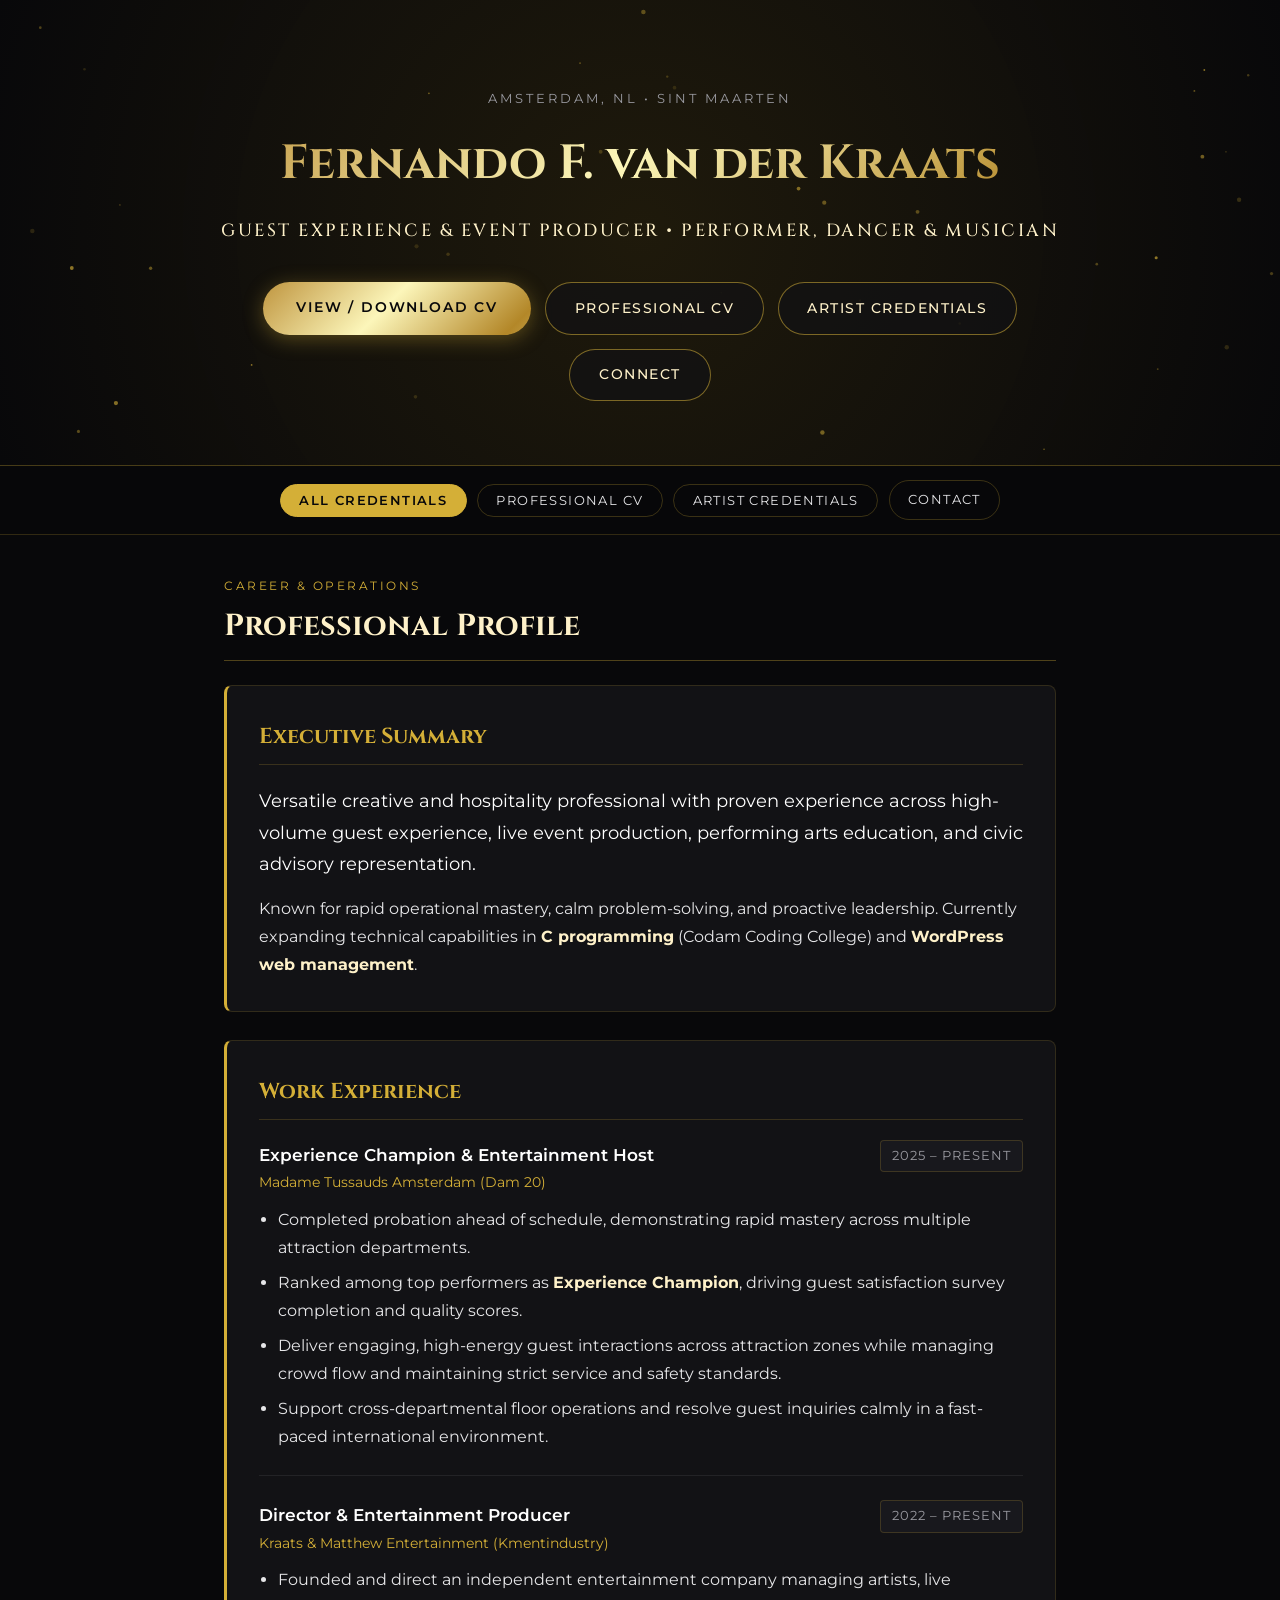
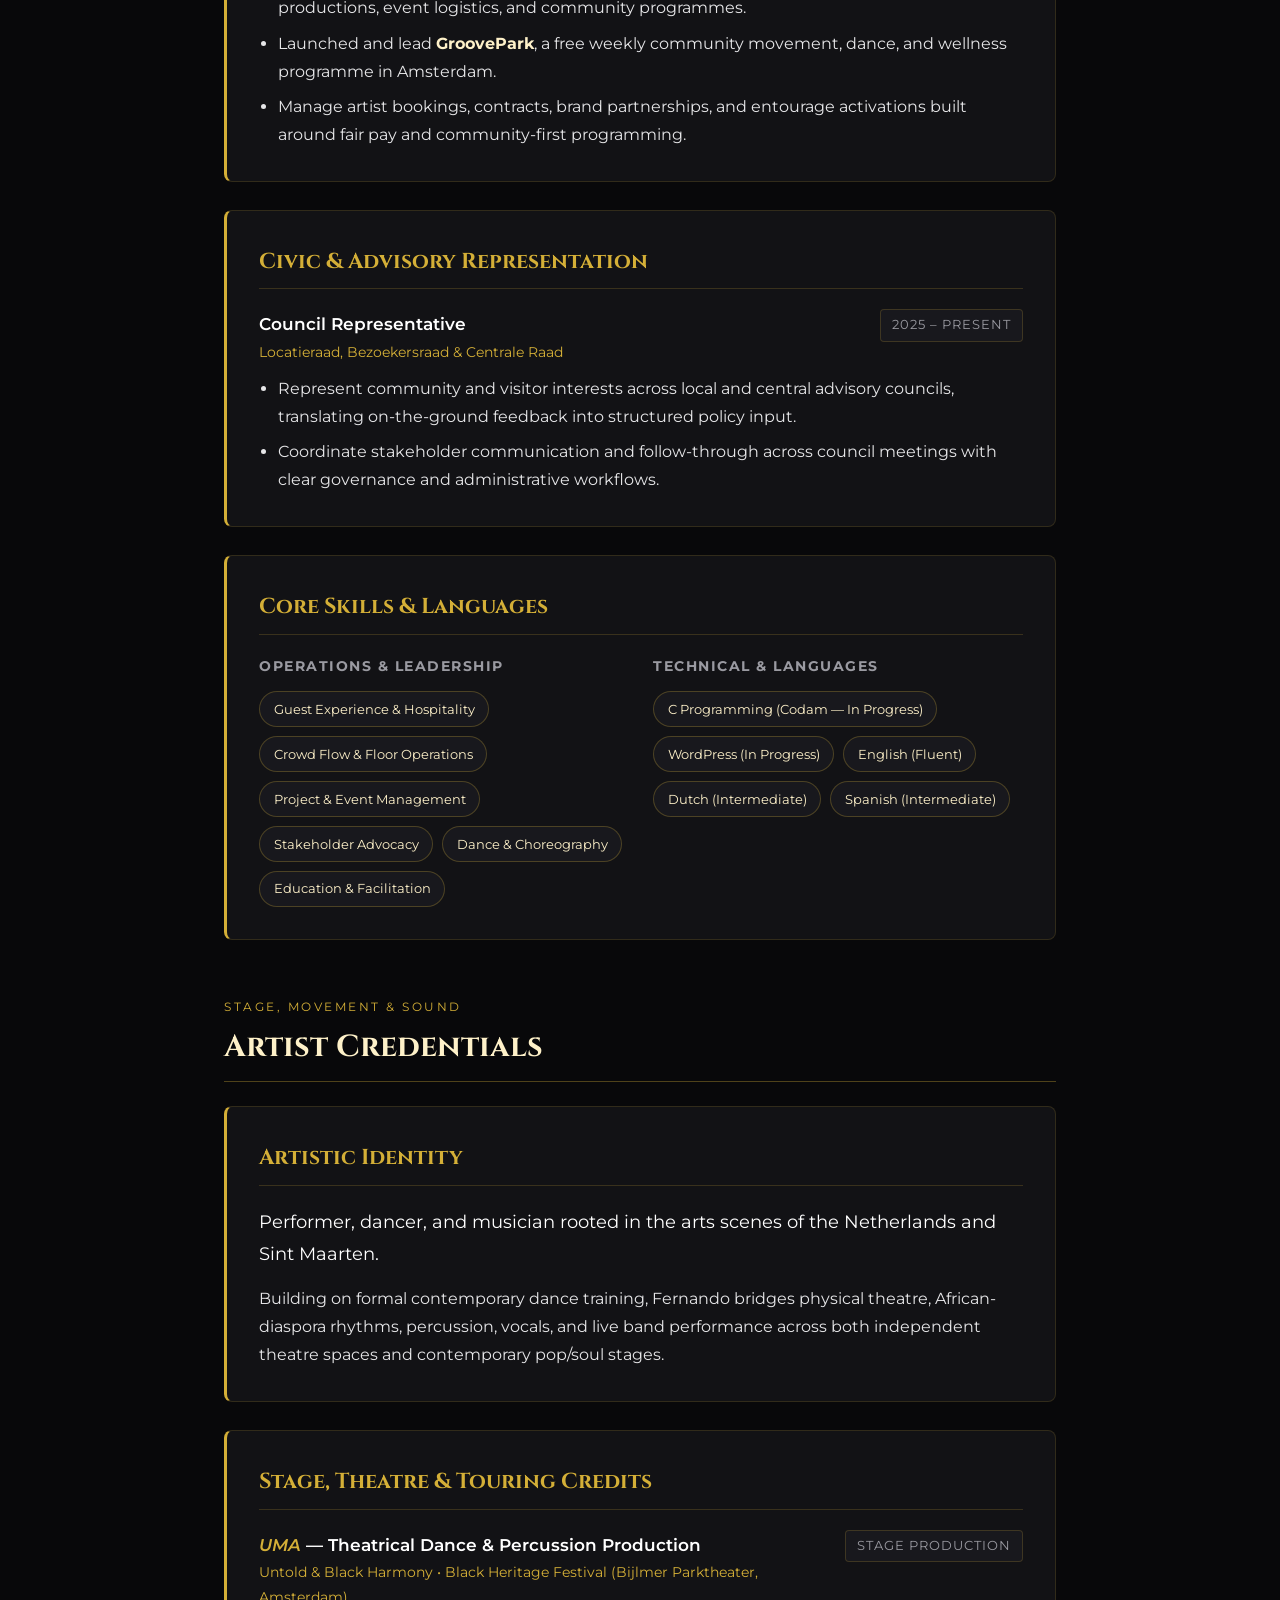
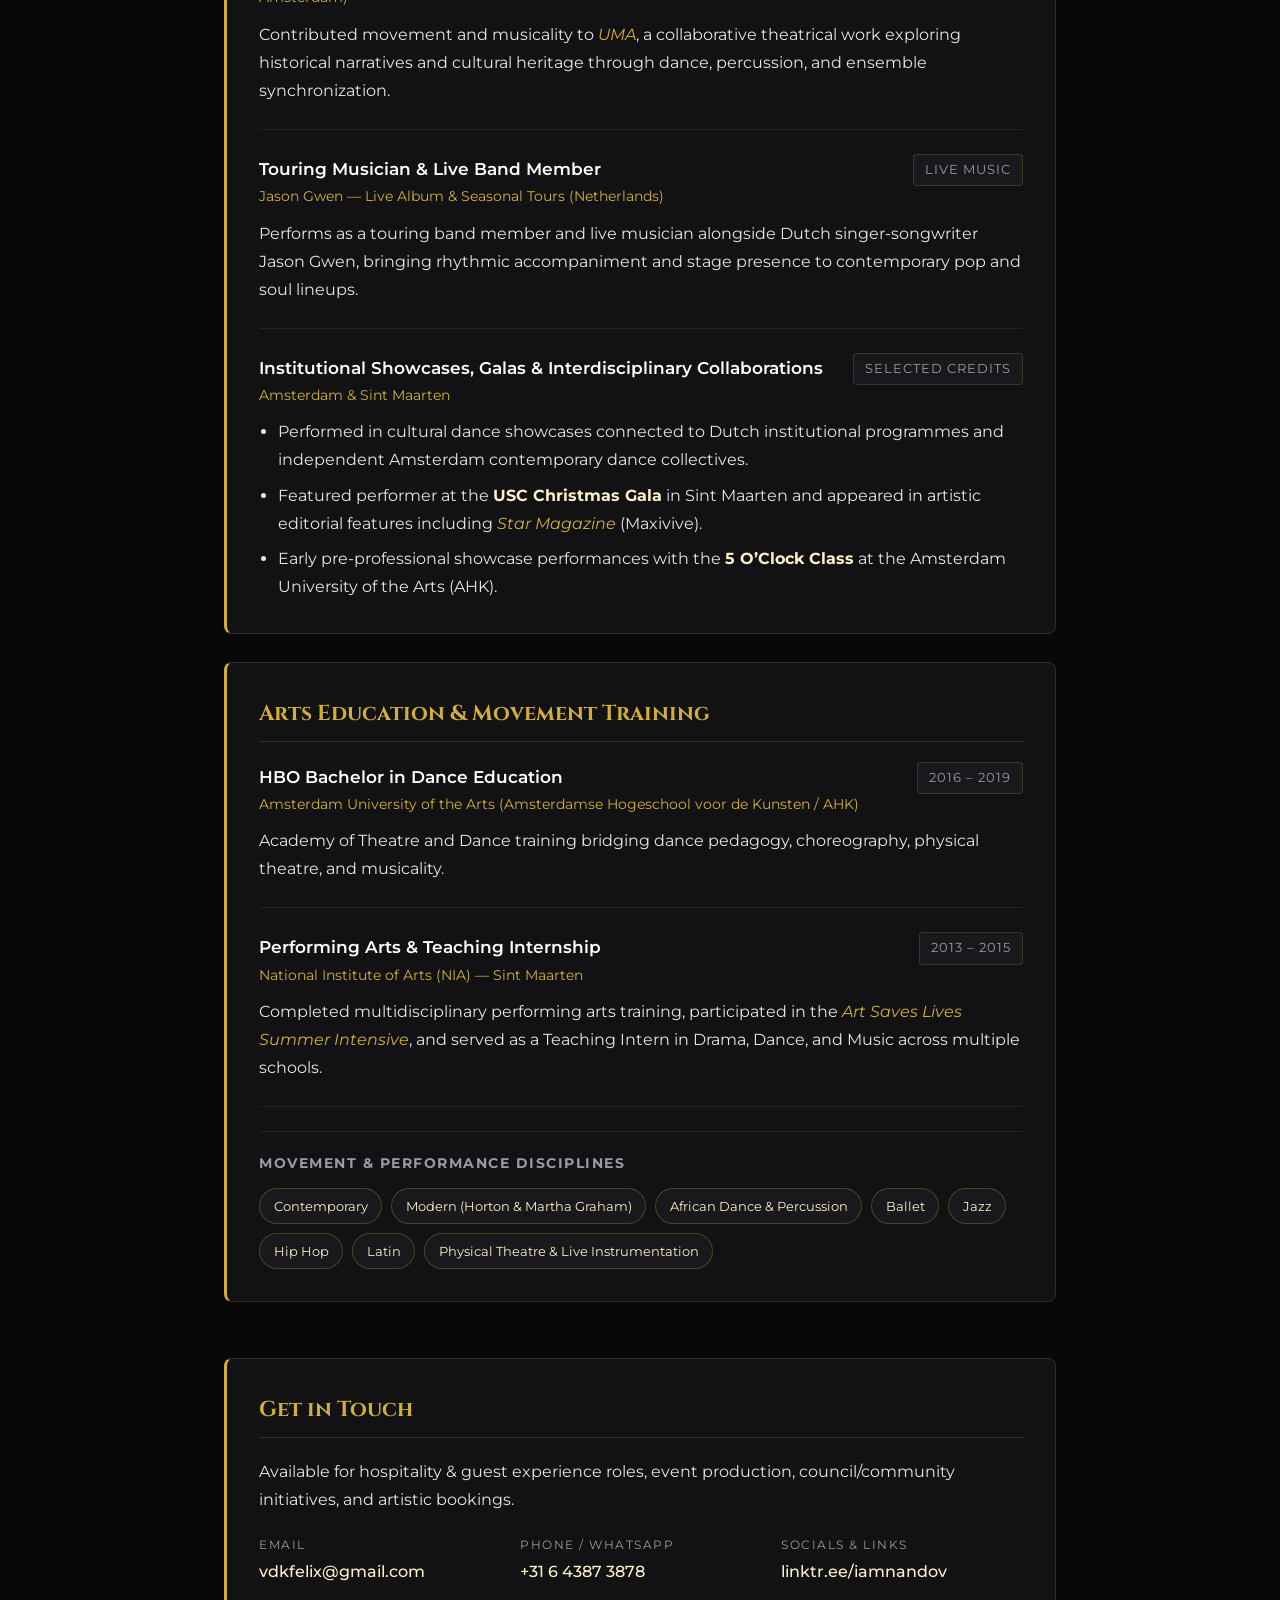
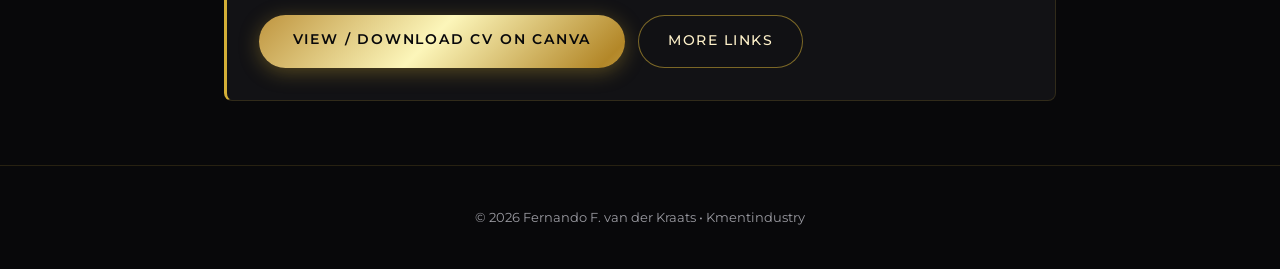
==== index.html @ 9e4bee0d "Update index.html" ====
<!DOCTYPE html>
<html lang="en">
<head>
    <meta charset="UTF-8">
    <meta name="viewport" content="width=device-width, initial-scale=1.0">
    <title>Fernando F. van der Kraats | Professional CV &amp; Artist Portfolio</title>
    <meta name="description" content="Fernando F. van der Kraats — Guest Experience, Event Production, Performing Arts &amp; Music in Amsterdam &amp; Sint Maarten.">
    <link rel="preconnect" href="https://fonts.googleapis.com">
    <link rel="preconnect" href="https://fonts.gstatic.com" crossorigin>
    <link href="https://fonts.googleapis.com/css2?family=Cinzel:wght@500;700&family=Montserrat:wght@300;400;500;600&display=swap" rel="stylesheet">
    <style>
        :root {
            --bg-dark: #08080a;
            --bg-card: #121215;
            --bg-elevated: #18181d;
            --gold-primary: #d4af37;
            --gold-light: #fef1c9;
            --gold-gradient: linear-gradient(135deg, #bf953f 0%, #fcf6ba 25%, #b38728 50%, #fbf5b7 75%, #aa771c 100%);
            --gold-shadow: rgba(212, 175, 55, 0.35);
            --text-primary: #e6e6e8;
            --text-muted: #9a9aa1;
            --font-heading: 'Cinzel', serif;
            --font-body: 'Montserrat', sans-serif;
        }

        * {
            box-sizing: border-box;
            margin: 0;
            padding: 0;
        }

        html {
            scroll-behavior: smooth;
        }

        body {
            background-color: var(--bg-dark);
            color: var(--text-primary);
            font-family: var(--font-body);
            line-height: 1.75;
        }

        a:focus-visible,
        button:focus-visible {
            outline: 2px solid var(--gold-primary);
            outline-offset: 2px;
        }

        .hero {
            position: relative;
            overflow: hidden;
            padding: 5.5rem 1.5rem 4rem 1.5rem;
            text-align: center;
            background: radial-gradient(circle at center, rgba(35, 29, 12, 0.85) 0%, var(--bg-dark) 100%);
            border-bottom: 1px solid rgba(212, 175, 55, 0.3);
        }

        #header-canvas {
            position: absolute;
            inset: 0;
            width: 100%;
            height: 100%;
            z-index: 1;
            pointer-events: none;
        }

        .header-content {
            position: relative;
            z-index: 2;
            max-width: 860px;
            margin: 0 auto;
        }

        .eyebrow {
            font-size: 0.8rem;
            text-transform: uppercase;
            letter-spacing: 3px;
            color: var(--text-muted);
            margin-bottom: 0.75rem;
        }

        h1.shimmer-text {
            font-family: var(--font-heading);
            font-size: 3rem;
            background: var(--gold-gradient);
            background-size: 200% auto;
            -webkit-background-clip: text;
            -webkit-text-fill-color: transparent;
            animation: shimmer 6s linear infinite;
            margin-bottom: 0.6rem;
        }

        @keyframes shimmer {
            0% { background-position: 0% center; }
            100% { background-position: 200% center; }
        }

        h2.subtitle {
            font-family: var(--font-heading);
            font-size: 1.1rem;
            color: var(--gold-light);
            text-transform: uppercase;
            letter-spacing: 2.5px;
            margin-bottom: 2.2rem;
            font-weight: 500;
        }

        .cta-group {
            display: flex;
            flex-wrap: wrap;
            justify-content: center;
            gap: 0.85rem;
        }

        .btn-gold {
            display: inline-block;
            padding: 0.85rem 2.1rem;
            background: var(--gold-gradient);
            background-size: 200% auto;
            color: #08080a;
            font-weight: 600;
            font-size: 0.85rem;
            text-decoration: none;
            text-transform: uppercase;
            letter-spacing: 1.8px;
            border-radius: 30px;
            box-shadow: 0 4px 20px var(--gold-shadow);
            transition: all 0.35s ease;
        }

        .btn-gold:hover {
            background-position: right center;
            transform: translateY(-2px);
            box-shadow: 0 8px 28px rgba(212, 175, 55, 0.55);
        }

        .btn-outline {
            display: inline-block;
            padding: 0.85rem 1.8rem;
            border: 1px solid rgba(212, 175, 55, 0.55);
            color: var(--gold-light);
            font-weight: 500;
            font-size: 0.85rem;
            text-decoration: none;
            text-transform: uppercase;
            letter-spacing: 1.5px;
            border-radius: 30px;
            background: rgba(18, 18, 21, 0.7);
            transition: all 0.35s ease;
        }

        .btn-outline:hover {
            border-color: var(--gold-primary);
            background: rgba(212, 175, 55, 0.12);
            transform: translateY(-2px);
        }

        .profile-nav {
            position: sticky;
            top: 0;
            z-index: 20;
            background: rgba(8, 8, 10, 0.92);
            backdrop-filter: blur(10px);
            border-bottom: 1px solid rgba(212, 175, 55, 0.2);
            padding: 0.85rem 1rem;
        }

        .nav-inner {
            max-width: 880px;
            margin: 0 auto;
            display: flex;
            flex-wrap: wrap;
            justify-content: center;
            align-items: center;
            gap: 0.65rem;
        }

        .tab-btn,
        .nav-link {
            background: transparent;
            border: 1px solid rgba(212, 175, 55, 0.25);
            color: var(--text-primary);
            font-family: var(--font-body);
            font-size: 0.8rem;
            text-transform: uppercase;
            letter-spacing: 1.4px;
            padding: 0.5rem 1.15rem;
            border-radius: 20px;
            cursor: pointer;
            text-decoration: none;
            transition: all 0.25s ease;
        }

        .tab-btn:hover,
        .nav-link:hover {
            border-color: var(--gold-primary);
            color: var(--gold-light);
        }

        .tab-btn.active {
            background: var(--gold-primary);
            color: #08080a;
            border-color: var(--gold-primary);
            font-weight: 600;
        }

        .container {
            max-width: 880px;
            margin: 2.5rem auto 4rem auto;
            padding: 0 1.5rem;
        }

        .profile-section {
            margin-bottom: 3.5rem;
            scroll-margin-top: 4.5rem;
        }

        .section-header {
            margin-bottom: 1.5rem;
            padding-bottom: 0.5rem;
            border-bottom: 1px solid rgba(212, 175, 55, 0.35);
        }

        .section-tag {
            display: block;
            font-size: 0.75rem;
            text-transform: uppercase;
            letter-spacing: 2.5px;
            color: var(--gold-primary);
            margin-bottom: 0.2rem;
        }

        .section-header h2 {
            font-family: var(--font-heading);
            font-size: 1.9rem;
            color: var(--gold-light);
        }

        .card {
            background: var(--bg-card);
            border: 1px solid rgba(212, 175, 55, 0.16);
            border-left: 3px solid var(--gold-primary);
            border-radius: 8px;
            padding: 2rem;
            margin-bottom: 1.75rem;
            transition: border-color 0.3s ease, box-shadow 0.3s ease;
        }

        .card:hover {
            border-color: var(--gold-primary);
            box-shadow: 0 8px 30px rgba(0, 0, 0, 0.6);
        }

        h3 {
            font-family: var(--font-heading);
            font-size: 1.35rem;
            color: var(--gold-primary);
            border-bottom: 1px solid rgba(212, 175, 55, 0.2);
            padding-bottom: 0.5rem;
            margin-bottom: 1.25rem;
        }

        p {
            margin-bottom: 1rem;
        }

        p:last-child {
            margin-bottom: 0;
        }

        strong { color: var(--gold-light); }
        em { color: var(--gold-primary); }

        .intro-card .lead {
            font-size: 1.12rem;
            color: #ffffff;
        }

        .entry {
            padding-bottom: 1.5rem;
            margin-bottom: 1.5rem;
            border-bottom: 1px solid rgba(255, 255, 255, 0.07);
        }

        .entry:last-child {
            padding-bottom: 0;
            margin-bottom: 0;
            border-bottom: none;
        }

        .entry-top {
            display: flex;
            justify-content: space-between;
            align-items: flex-start;
            gap: 1rem;
            margin-bottom: 0.65rem;
        }

        .entry h4 {
            font-size: 1.08rem;
            color: #ffffff;
            font-weight: 600;
        }

        .entry .org {
            font-size: 0.9rem;
            color: var(--gold-primary);
            margin-bottom: 0;
        }

        .entry .date {
            font-size: 0.8rem;
            text-transform: uppercase;
            letter-spacing: 1px;
            color: var(--text-muted);
            white-space: nowrap;
            background: var(--bg-elevated);
            padding: 0.25rem 0.7rem;
            border-radius: 4px;
            border: 1px solid rgba(212, 175, 55, 0.2);
        }

        .entry ul {
            padding-left: 1.2rem;
            color: var(--text-primary);
        }

        .entry li {
            margin-bottom: 0.45rem;
        }

        .entry li:last-child {
            margin-bottom: 0;
        }

        .skills-grid {
            display: grid;
            grid-template-columns: repeat(auto-fit, minmax(260px, 1fr));
            gap: 1.5rem;
        }

        .disciplines-group {
            margin-top: 1.5rem;
            padding-top: 1.25rem;
            border-top: 1px solid rgba(255, 255, 255, 0.07);
        }

        .skill-group h4 {
            font-size: 0.85rem;
            text-transform: uppercase;
            letter-spacing: 1.5px;
            color: var(--text-muted);
            margin-bottom: 0.75rem;
        }

        .tags {
            display: flex;
            flex-wrap: wrap;
            gap: 0.55rem;
        }

        .tags span {
            font-size: 0.82rem;
            background: var(--bg-elevated);
            color: var(--gold-light);
            border: 1px solid rgba(212, 175, 55, 0.28);
            padding: 0.35rem 0.85rem;
            border-radius: 20px;
        }

        .contact-grid {
            display: grid;
            grid-template-columns: repeat(auto-fit, minmax(210px, 1fr));
            gap: 1.2rem;
            margin-top: 1.25rem;
        }

        .contact-grid .label {
            display: block;
            font-size: 0.75rem;
            text-transform: uppercase;
            letter-spacing: 1.5px;
            color: var(--text-muted);
            margin-bottom: 0.2rem;
        }

        .contact-grid a {
            color: var(--gold-light);
            text-decoration: none;
            font-weight: 500;
        }

        .contact-grid a:hover {
            color: var(--gold-primary);
            text-decoration: underline;
        }

        .contact-cta {
            margin-top: 1.8rem;
            justify-content: flex-start;
        }

        footer {
            text-align: center;
            padding: 2.5rem 1.5rem;
            color: var(--text-muted);
            font-size: 0.82rem;
            border-top: 1px solid rgba(212, 175, 55, 0.15);
        }

        @media (max-width: 768px) {
            h1.shimmer-text { font-size: 2.1rem; }
            h2.subtitle { font-size: 0.92rem; letter-spacing: 1.5px; }
            .entry-top { flex-direction: column; gap: 0.35rem; }
            .card { padding: 1.5rem; }
            .contact-cta { justify-content: center; }
        }
    </style>
</head>
<body>

    <header class="hero">
        <canvas id="header-canvas" aria-hidden="true"></canvas>
        <div class="header-content">
            <p class="eyebrow">Amsterdam, NL &bull; Sint Maarten</p>
            <h1 class="shimmer-text">Fernando F. van der Kraats</h1>
            <h2 class="subtitle">Guest Experience &amp; Event Producer &bull; Performer, Dancer &amp; Musician</h2>

            <div class="cta-group">
                <a href="https://www.canva.com/d/ZB6OXIXt_QIxFcS" target="_blank" rel="noopener noreferrer" class="btn-gold">View / Download CV</a>
                <a href="#professional" class="btn-outline">Professional CV</a>
                <a href="#artist" class="btn-outline">Artist Credentials</a>
                <a href="https://linktr.ee/iamnandov" target="_blank" rel="noopener noreferrer" class="btn-outline">Connect</a>
            </div>
        </div>
    </header>

    <nav class="profile-nav" aria-label="Profile Sections">
        <div class="nav-inner">
            <button type="button" class="tab-btn active" data-target="all">All Credentials</button>
            <button type="button" class="tab-btn" data-target="professional">Professional CV</button>
            <button type="button" class="tab-btn" data-target="artist">Artist Credentials</button>
            <a href="#contact" class="nav-link">Contact</a>
        </div>
    </nav>

    <main class="container">

        <!-- SECTION 1: PROFESSIONAL / CAREER CV -->
        <section id="professional" class="profile-section" data-category="professional">
            <div class="section-header">
                <span class="section-tag">Career &amp; Operations</span>
                <h2>Professional Profile</h2>
            </div>

            <article class="card intro-card visible">
                <h3>Executive Summary</h3>
                <p class="lead">
                    Versatile creative and hospitality professional with proven experience across high-volume guest experience, live event production, performing arts education, and civic advisory representation.
                </p>
                <p>
                    Known for rapid operational mastery, calm problem-solving, and proactive leadership. Currently expanding technical capabilities in <strong>C programming</strong> (Codam Coding College) and <strong>WordPress web management</strong>.
                </p>
            </article>

            <article class="card visible">
                <h3>Work Experience</h3>

                <div class="entry">
                    <div class="entry-top">
                        <div>
                            <h4>Experience Champion &amp; Entertainment Host</h4>
                            <p class="org">Madame Tussauds Amsterdam (Dam 20)</p>
                        </div>
                        <span class="date">2025 &ndash; Present</span>
                    </div>
                    <ul>
                        <li>Completed probation ahead of schedule, demonstrating rapid mastery across multiple attraction departments.</li>
                        <li>Ranked among top performers as <strong>Experience Champion</strong>, driving guest satisfaction survey completion and quality scores.</li>
                        <li>Deliver engaging, high-energy guest interactions across attraction zones while managing crowd flow and maintaining strict service and safety standards.</li>
                        <li>Support cross-departmental floor operations and resolve guest inquiries calmly in a fast-paced international environment.</li>
                    </ul>
                </div>

                <div class="entry">
                    <div class="entry-top">
                        <div>
                            <h4>Director &amp; Entertainment Producer</h4>
                            <p class="org">Kraats &amp; Matthew Entertainment (Kmentindustry)</p>
                        </div>
                        <span class="date">2022 &ndash; Present</span>
                    </div>
                    <ul>
                        <li>Founded and direct an independent entertainment company managing artists, live productions, event logistics, and community programmes.</li>
                        <li>Launched and lead <strong>GroovePark</strong>, a free weekly community movement, dance, and wellness programme in Amsterdam.</li>
                        <li>Manage artist bookings, contracts, brand partnerships, and entourage activations built around fair pay and community-first programming.</li>
                    </ul>
                </div>
            </article>

            <article class="card visible">
                <h3>Civic &amp; Advisory Representation</h3>
                <div class="entry">
                    <div class="entry-top">
                        <div>
                            <h4>Council Representative</h4>
                            <p class="org">Locatieraad, Bezoekersraad &amp; Centrale Raad</p>
                        </div>
                        <span class="date">2025 &ndash; Present</span>
                    </div>
                    <ul>
                        <li>Represent community and visitor interests across local and central advisory councils, translating on-the-ground feedback into structured policy input.</li>
                        <li>Coordinate stakeholder communication and follow-through across council meetings with clear governance and administrative workflows.</li>
                    </ul>
                </div>
            </article>

            <article class="card visible">
                <h3>Core Skills &amp; Languages</h3>
                <div class="skills-grid">
                    <div class="skill-group">
                        <h4>Operations &amp; Leadership</h4>
                        <div class="tags">
                            <span>Guest Experience &amp; Hospitality</span>
                            <span>Crowd Flow &amp; Floor Operations</span>
                            <span>Project &amp; Event Management</span>
                            <span>Stakeholder Advocacy</span>
                            <span>Dance &amp; Choreography</span>
                            <span>Education &amp; Facilitation</span>
                        </div>
                    </div>
                    <div class="skill-group">
                        <h4>Technical &amp; Languages</h4>
                        <div class="tags">
                            <span>C Programming (Codam &mdash; In Progress)</span>
                            <span>WordPress (In Progress)</span>
                            <span>English (Fluent)</span>
                            <span>Dutch (Intermediate)</span>
                            <span>Spanish (Intermediate)</span>
                        </div>
                    </div>
                </div>
            </article>
        </section>

        <!-- SECTION 2: ARTIST CREDENTIALS -->
        <section id="artist" class="profile-section" data-category="artist">
            <div class="section-header">
                <span class="section-tag">Stage, Movement &amp; Sound</span>
                <h2>Artist Credentials</h2>
            </div>

            <article class="card intro-card visible">
                <h3>Artistic Identity</h3>
                <p class="lead">
                    Performer, dancer, and musician rooted in the arts scenes of the Netherlands and Sint Maarten.
                </p>
                <p>
                    Building on formal contemporary dance training, Fernando bridges physical theatre, African-diaspora rhythms, percussion, vocals, and live band performance across both independent theatre spaces and contemporary pop/soul stages.
                </p>
            </article>

            <article class="card visible">
                <h3>Stage, Theatre &amp; Touring Credits</h3>

                <div class="entry">
                    <div class="entry-top">
                        <div>
                            <h4><em>UMA</em> &mdash; Theatrical Dance &amp; Percussion Production</h4>
                            <p class="org">Untold &amp; Black Harmony &bull; Black Heritage Festival (Bijlmer Parktheater, Amsterdam)</p>
                        </div>
                        <span class="date">Stage Production</span>
                    </div>
                    <p>
                        Contributed movement and musicality to <em>UMA</em>, a collaborative theatrical work exploring historical narratives and cultural heritage through dance, percussion, and ensemble synchronization.
                    </p>
                </div>

                <div class="entry">
                    <div class="entry-top">
                        <div>
                            <h4>Touring Musician &amp; Live Band Member</h4>
                            <p class="org">Jason Gwen &mdash; Live Album &amp; Seasonal Tours (Netherlands)</p>
                        </div>
                        <span class="date">Live Music</span>
                    </div>
                    <p>
                        Performs as a touring band member and live musician alongside Dutch singer-songwriter Jason Gwen, bringing rhythmic accompaniment and stage presence to contemporary pop and soul lineups.
                    </p>
                </div>

                <div class="entry">
                    <div class="entry-top">
                        <div>
                            <h4>Institutional Showcases, Galas &amp; Interdisciplinary Collaborations</h4>
                            <p class="org">Amsterdam &amp; Sint Maarten</p>
                        </div>
                        <span class="date">Selected Credits</span>
                    </div>
                    <ul>
                        <li>Performed in cultural dance showcases connected to Dutch institutional programmes and independent Amsterdam contemporary dance collectives.</li>
                        <li>Featured performer at the <strong>USC Christmas Gala</strong> in Sint Maarten and appeared in artistic editorial features including <em>Star Magazine</em> (Maxivive).</li>
                        <li>Early pre-professional showcase performances with the <strong>5 O&rsquo;Clock Class</strong> at the Amsterdam University of the Arts (AHK).</li>
                    </ul>
                </div>
            </article>

            <article class="card visible">
                <h3>Arts Education &amp; Movement Training</h3>

                <div class="entry">
                    <div class="entry-top">
                        <div>
                            <h4>HBO Bachelor in Dance Education</h4>
                            <p class="org">Amsterdam University of the Arts (Amsterdamse Hogeschool voor de Kunsten / AHK)</p>
                        </div>
                        <span class="date">2016 &ndash; 2019</span>
                    </div>
                    <p>Academy of Theatre and Dance training bridging dance pedagogy, choreography, physical theatre, and musicality.</p>
                </div>

                <div class="entry">
                    <div class="entry-top">
                        <div>
                            <h4>Performing Arts &amp; Teaching Internship</h4>
                            <p class="org">National Institute of Arts (NIA) &mdash; Sint Maarten</p>
                        </div>
                        <span class="date">2013 &ndash; 2015</span>
                    </div>
                    <p>
                        Completed multidisciplinary performing arts training, participated in the <em>Art Saves Lives Summer Intensive</em>, and served as a Teaching Intern in Drama, Dance, and Music across multiple schools.
                    </p>
                </div>

                <div class="skill-group disciplines-group">
                    <h4>Movement &amp; Performance Disciplines</h4>
                    <div class="tags">
                        <span>Contemporary</span>
                        <span>Modern (Horton &amp; Martha Graham)</span>
                        <span>African Dance &amp; Percussion</span>
                        <span>Ballet</span>
                        <span>Jazz</span>
                        <span>Hip Hop</span>
                        <span>Latin</span>
                        <span>Physical Theatre &amp; Live Instrumentation</span>
                    </div>
                </div>
            </article>
        </section>

        <!-- CONTACT & CV ACCESS -->
        <section id="contact" class="card contact-card visible">
            <h3>Get in Touch</h3>
            <p>Available for hospitality &amp; guest experience roles, event production, council/community initiatives, and artistic bookings.</p>
            <div class="contact-grid">
                <div>
                    <span class="label">Email</span>
                    <a href="mailto:vdkfelix@gmail.com">vdkfelix@gmail.com</a>
                </div>
                <div>
                    <span class="label">Phone / WhatsApp</span>
                    <a href="tel:+31643873878">+31 6 4387 3878</a>
                </div>
                <div>
                    <span class="label">Socials &amp; Links</span>
                    <a href="https://linktr.ee/iamnandov" target="_blank" rel="noopener noreferrer">linktr.ee/iamnandov</a>
                </div>
            </div>
            <div class="cta-group contact-cta">
                <a href="https://www.canva.com/d/ZB6OXIXt_QIxFcS" target="_blank" rel="noopener noreferrer" class="btn-gold">View / Download CV on Canva</a>
                <a href="https://linktr.ee/iamnandov" target="_blank" rel="noopener noreferrer" class="btn-outline">More Links</a>
            </div>
        </section>

    </main>

    <footer>
        <p>&copy; 2026 Fernando F. van der Kraats &bull; Kmentindustry</p>
    </footer>

    <script>
        const tabButtons = document.querySelectorAll('.tab-btn');
        const sections = document.querySelectorAll('.profile-section');

        function setFilter(filter, shouldScroll = false) {
            tabButtons.forEach(btn => {
                btn.classList.toggle('active', btn.dataset.target === filter);
            });

            sections.forEach(sec => {
                sec.style.display = (filter === 'all' || sec.dataset.category === filter) ? 'block' : 'none';
            });

            if (shouldScroll && filter !== 'all') {
                const targetEl = document.getElementById(filter);
                if (targetEl) {
                    targetEl.scrollIntoView({ behavior: 'smooth', block: 'start' });
                }
            }
        }

        tabButtons.forEach(btn => {
            btn.addEventListener('click', () => {
                const target = btn.dataset.target;
                setFilter(target, false);
                if (target !== 'all') {
                    history.replaceState(null, '', '#' + target);
                } else {
                    history.replaceState(null, '', window.location.pathname + window.location.search);
                }
            });
        });

        document.querySelectorAll('.hero .btn-outline[href^="#"]').forEach(link => {
            link.addEventListener('click', (e) => {
                const target = link.getAttribute('href').replace('#', '');
                if (target === 'professional' || target === 'artist') {
                    e.preventDefault();
                    setFilter(target, true);
                    history.replaceState(null, '', '#' + target);
                }
            });
        });

        window.addEventListener('DOMContentLoaded', () => {
            const hash = window.location.hash.replace('#', '');
            if (hash === 'professional' || hash === 'artist') {
                setFilter(hash, false);
            }
        });

        const canvas = document.getElementById('header-canvas');
        const ctx = canvas ? canvas.getContext('2d') : null;

        if (canvas && ctx) {
            let particles = [];

            function initParticles() {
                particles = [];
                for (let i = 0; i < 38; i++) {
                    particles.push({
                        x: Math.random() * canvas.width,
                        y: Math.random() * canvas.height,
                        r: Math.random() * 1.8 + 0.5,
                        dx: (Math.random() - 0.5) * 0.3,
                        dy: (Math.random() - 0.5) * 0.3,
                        alpha: Math.random() * 0.5 + 0.15
                    });
                }
            }

            function resizeCanvas() {
                canvas.width = canvas.offsetWidth;
                canvas.height = canvas.offsetHeight;
                initParticles();
            }

            window.addEventListener('resize', resizeCanvas);
            resizeCanvas();

            function animateParticles() {
                ctx.clearRect(0, 0, canvas.width, canvas.height);
                particles.forEach(p => {
                    p.x += p.dx;
                    p.y += p.dy;
                    if (p.x < 0 || p.x > canvas.width) p.dx *= -1;
                    if (p.y < 0 || p.y > canvas.height) p.dy *= -1;
                    ctx.beginPath();
                    ctx.arc(p.x, p.y, p.r, 0, Math.PI * 2);
                    ctx.fillStyle = `rgba(212, 175, 55, ${p.alpha})`;
                    ctx.fill();
                });
                requestAnimationFrame(animateParticles);
            }

            animateParticles();
        }
    </script>
</body>
</html>
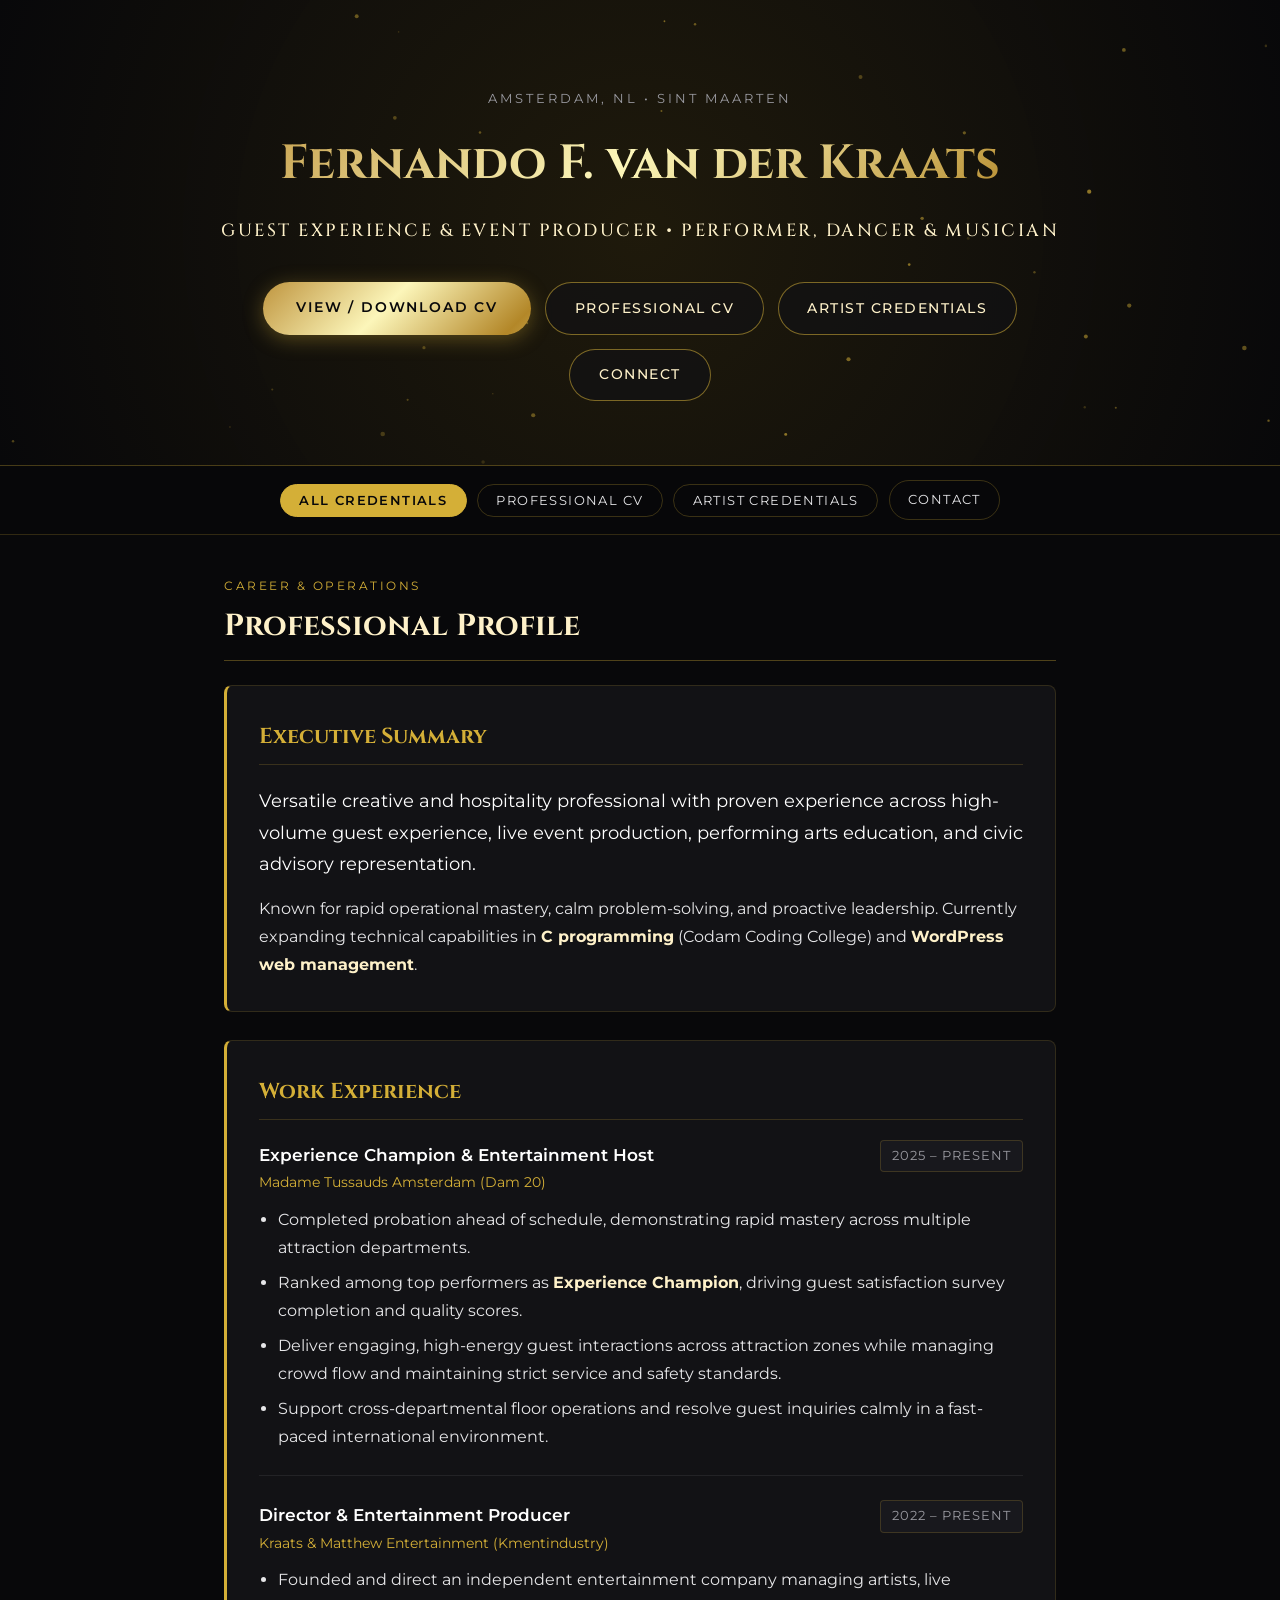
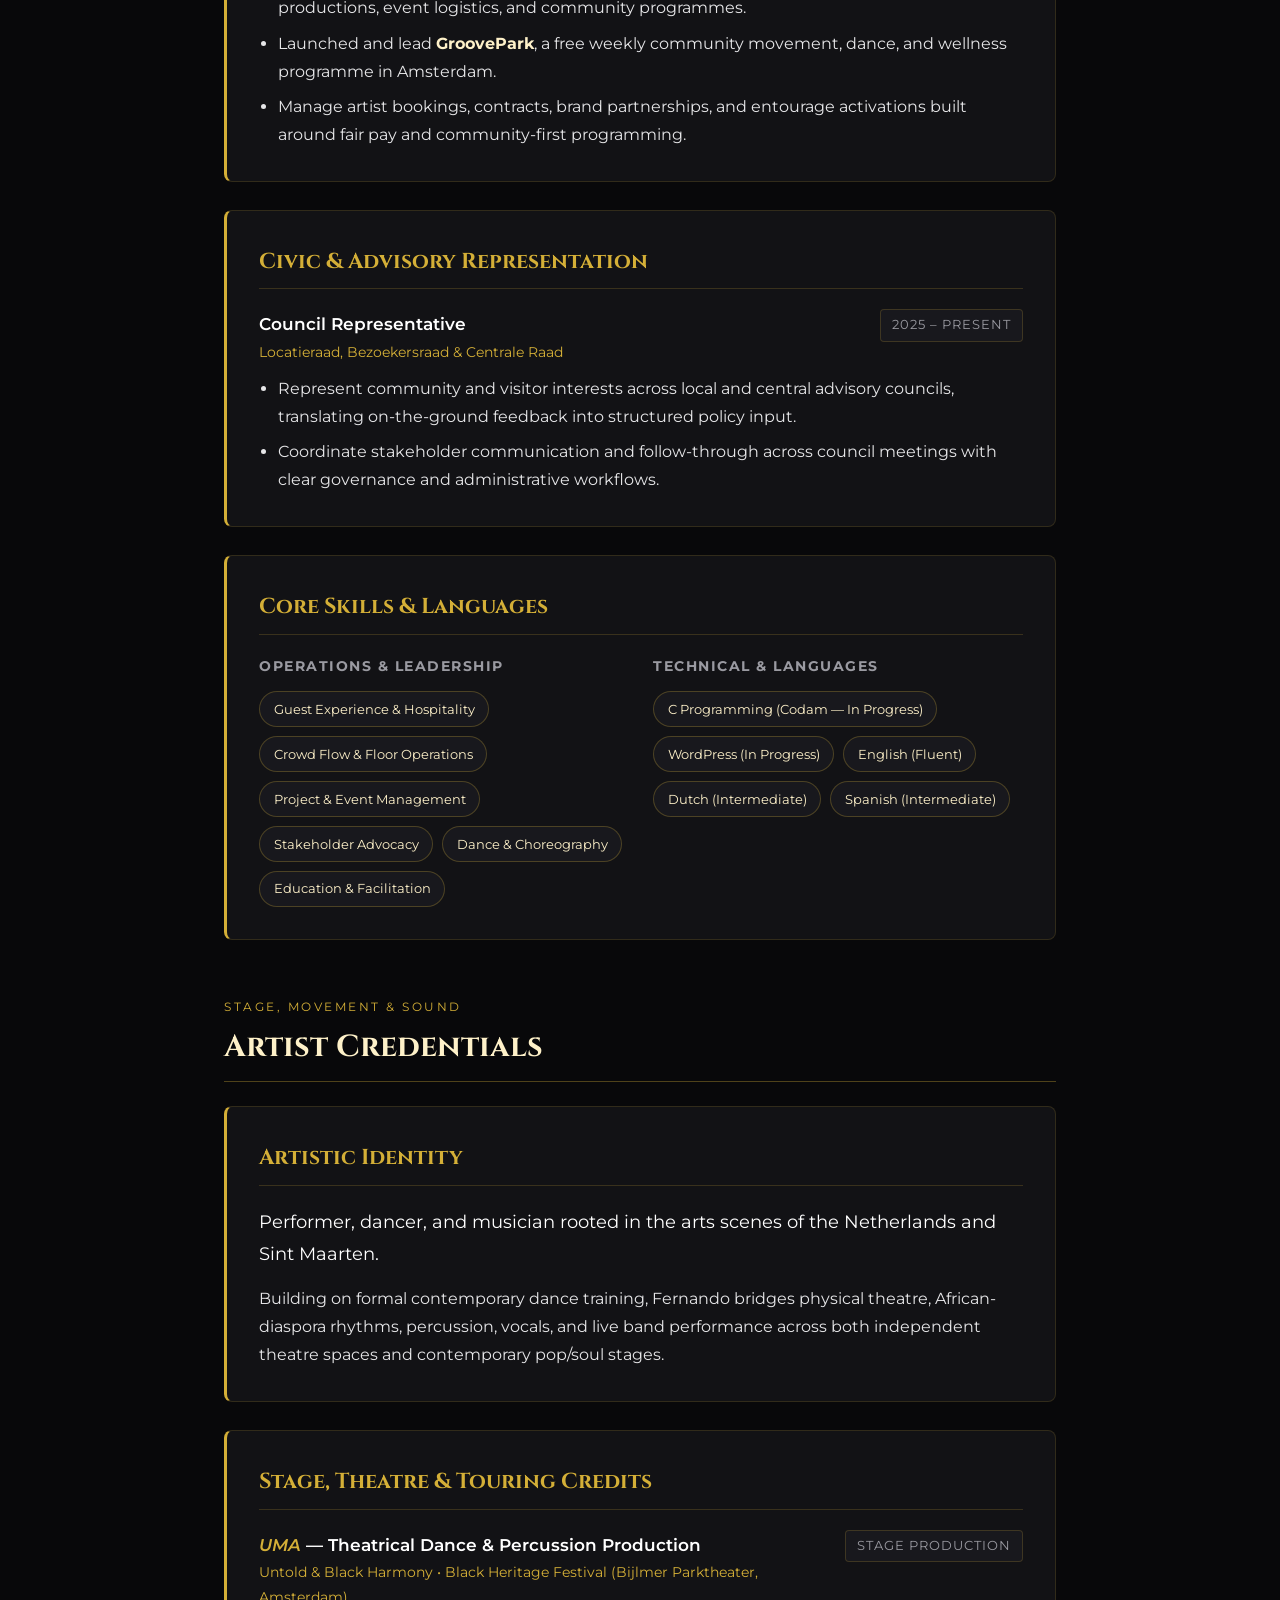
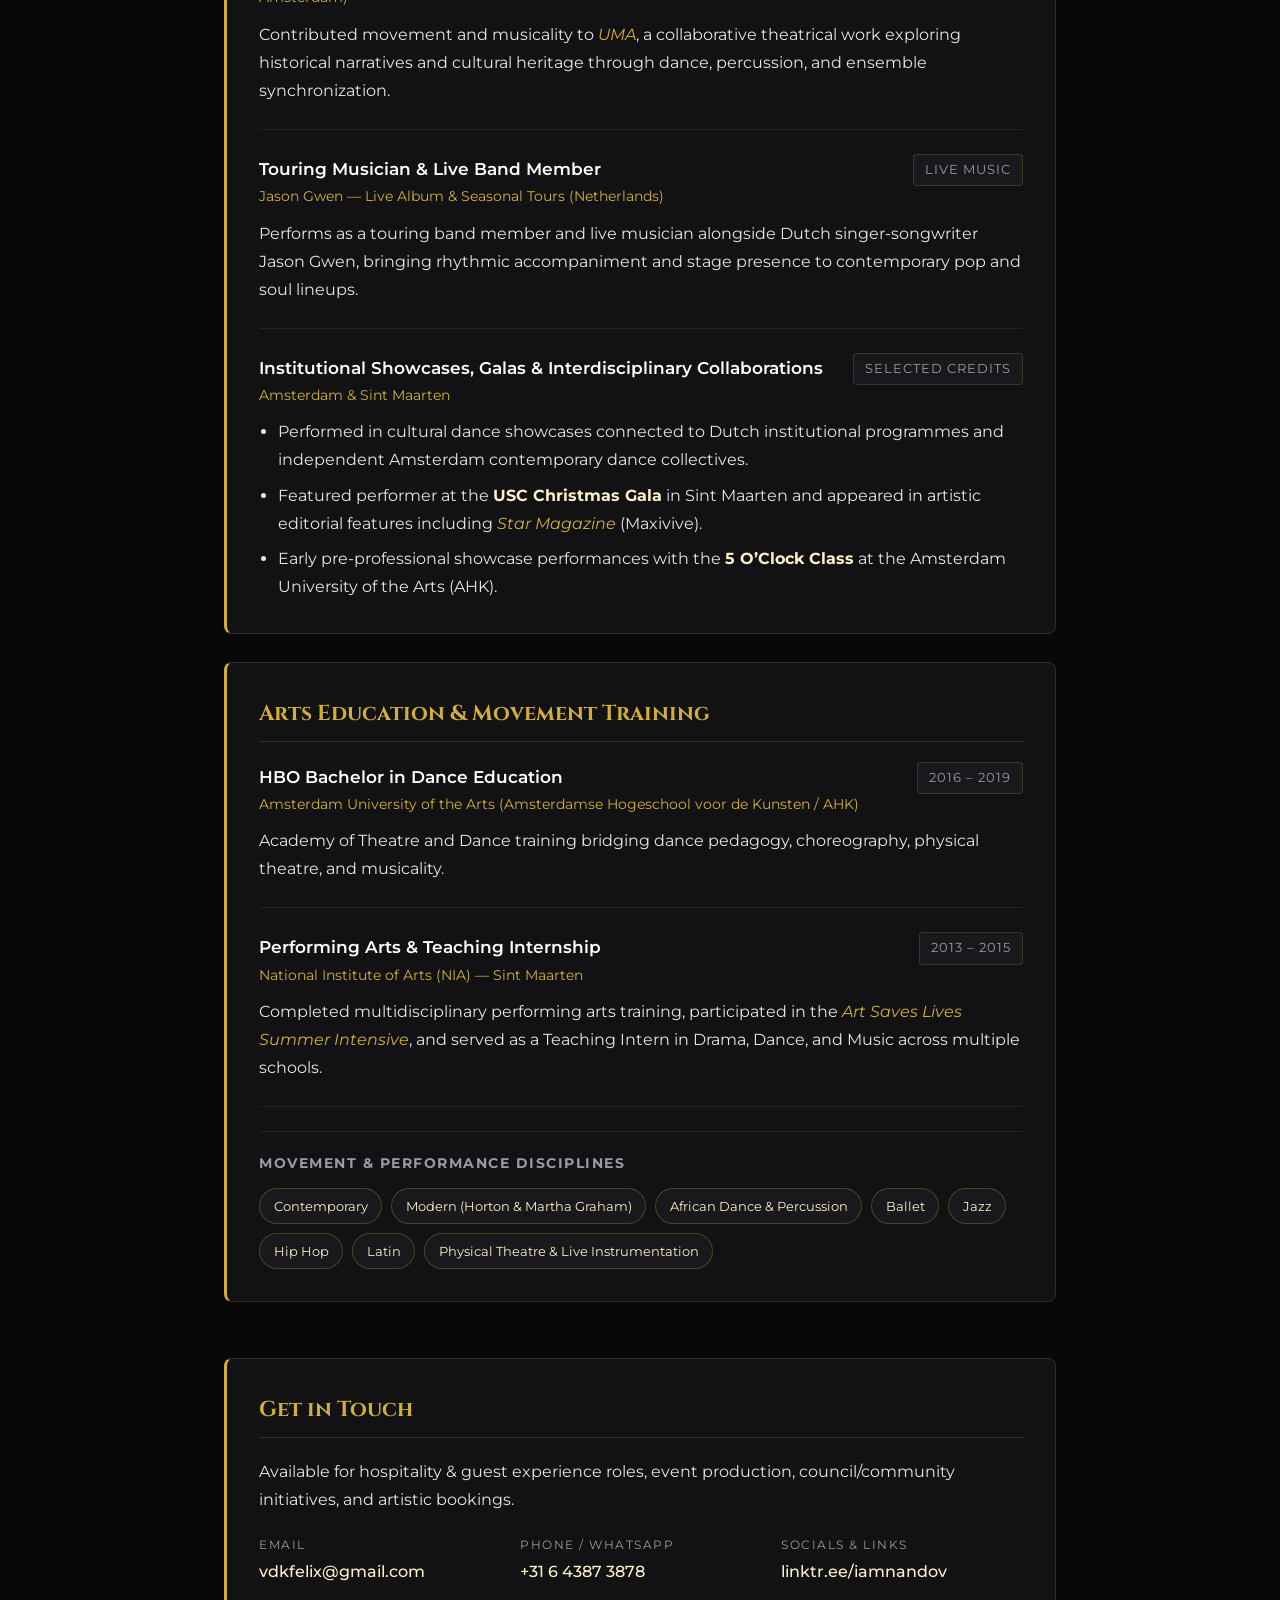
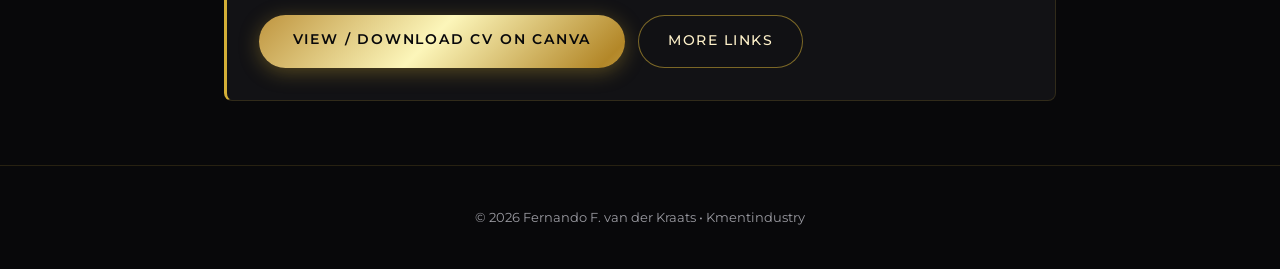
==== commit 8d31aaad: "Update index.html" ====
--- a/index.html
+++ b/index.html
@@ -8,414 +8,7 @@
     <link rel="preconnect" href="https://fonts.googleapis.com">
     <link rel="preconnect" href="https://fonts.gstatic.com" crossorigin>
     <link href="https://fonts.googleapis.com/css2?family=Cinzel:wght@500;700&family=Montserrat:wght@300;400;500;600&display=swap" rel="stylesheet">
-    <style>
-        :root {
-            --bg-dark: #08080a;
-            --bg-card: #121215;
-            --bg-elevated: #18181d;
-            --gold-primary: #d4af37;
-            --gold-light: #fef1c9;
-            --gold-gradient: linear-gradient(135deg, #bf953f 0%, #fcf6ba 25%, #b38728 50%, #fbf5b7 75%, #aa771c 100%);
-            --gold-shadow: rgba(212, 175, 55, 0.35);
-            --text-primary: #e6e6e8;
-            --text-muted: #9a9aa1;
-            --font-heading: 'Cinzel', serif;
-            --font-body: 'Montserrat', sans-serif;
-        }
-
-        * {
-            box-sizing: border-box;
-            margin: 0;
-            padding: 0;
-        }
-
-        html {
-            scroll-behavior: smooth;
-        }
-
-        body {
-            background-color: var(--bg-dark);
-            color: var(--text-primary);
-            font-family: var(--font-body);
-            line-height: 1.75;
-        }
-
-        a:focus-visible,
-        button:focus-visible {
-            outline: 2px solid var(--gold-primary);
-            outline-offset: 2px;
-        }
-
-        .hero {
-            position: relative;
-            overflow: hidden;
-            padding: 5.5rem 1.5rem 4rem 1.5rem;
-            text-align: center;
-            background: radial-gradient(circle at center, rgba(35, 29, 12, 0.85) 0%, var(--bg-dark) 100%);
-            border-bottom: 1px solid rgba(212, 175, 55, 0.3);
-        }
-
-        #header-canvas {
-            position: absolute;
-            inset: 0;
-            width: 100%;
-            height: 100%;
-            z-index: 1;
-            pointer-events: none;
-        }
-
-        .header-content {
-            position: relative;
-            z-index: 2;
-            max-width: 860px;
-            margin: 0 auto;
-        }
-
-        .eyebrow {
-            font-size: 0.8rem;
-            text-transform: uppercase;
-            letter-spacing: 3px;
-            color: var(--text-muted);
-            margin-bottom: 0.75rem;
-        }
-
-        h1.shimmer-text {
-            font-family: var(--font-heading);
-            font-size: 3rem;
-            background: var(--gold-gradient);
-            background-size: 200% auto;
-            -webkit-background-clip: text;
-            -webkit-text-fill-color: transparent;
-            animation: shimmer 6s linear infinite;
-            margin-bottom: 0.6rem;
-        }
-
-        @keyframes shimmer {
-            0% { background-position: 0% center; }
-            100% { background-position: 200% center; }
-        }
-
-        h2.subtitle {
-            font-family: var(--font-heading);
-            font-size: 1.1rem;
-            color: var(--gold-light);
-            text-transform: uppercase;
-            letter-spacing: 2.5px;
-            margin-bottom: 2.2rem;
-            font-weight: 500;
-        }
-
-        .cta-group {
-            display: flex;
-            flex-wrap: wrap;
-            justify-content: center;
-            gap: 0.85rem;
-        }
-
-        .btn-gold {
-            display: inline-block;
-            padding: 0.85rem 2.1rem;
-            background: var(--gold-gradient);
-            background-size: 200% auto;
-            color: #08080a;
-            font-weight: 600;
-            font-size: 0.85rem;
-            text-decoration: none;
-            text-transform: uppercase;
-            letter-spacing: 1.8px;
-            border-radius: 30px;
-            box-shadow: 0 4px 20px var(--gold-shadow);
-            transition: all 0.35s ease;
-        }
-
-        .btn-gold:hover {
-            background-position: right center;
-            transform: translateY(-2px);
-            box-shadow: 0 8px 28px rgba(212, 175, 55, 0.55);
-        }
-
-        .btn-outline {
-            display: inline-block;
-            padding: 0.85rem 1.8rem;
-            border: 1px solid rgba(212, 175, 55, 0.55);
-            color: var(--gold-light);
-            font-weight: 500;
-            font-size: 0.85rem;
-            text-decoration: none;
-            text-transform: uppercase;
-            letter-spacing: 1.5px;
-            border-radius: 30px;
-            background: rgba(18, 18, 21, 0.7);
-            transition: all 0.35s ease;
-        }
-
-        .btn-outline:hover {
-            border-color: var(--gold-primary);
-            background: rgba(212, 175, 55, 0.12);
-            transform: translateY(-2px);
-        }
-
-        .profile-nav {
-            position: sticky;
-            top: 0;
-            z-index: 20;
-            background: rgba(8, 8, 10, 0.92);
-            backdrop-filter: blur(10px);
-            border-bottom: 1px solid rgba(212, 175, 55, 0.2);
-            padding: 0.85rem 1rem;
-        }
-
-        .nav-inner {
-            max-width: 880px;
-            margin: 0 auto;
-            display: flex;
-            flex-wrap: wrap;
-            justify-content: center;
-            align-items: center;
-            gap: 0.65rem;
-        }
-
-        .tab-btn,
-        .nav-link {
-            background: transparent;
-            border: 1px solid rgba(212, 175, 55, 0.25);
-            color: var(--text-primary);
-            font-family: var(--font-body);
-            font-size: 0.8rem;
-            text-transform: uppercase;
-            letter-spacing: 1.4px;
-            padding: 0.5rem 1.15rem;
-            border-radius: 20px;
-            cursor: pointer;
-            text-decoration: none;
-            transition: all 0.25s ease;
-        }
-
-        .tab-btn:hover,
-        .nav-link:hover {
-            border-color: var(--gold-primary);
-            color: var(--gold-light);
-        }
-
-        .tab-btn.active {
-            background: var(--gold-primary);
-            color: #08080a;
-            border-color: var(--gold-primary);
-            font-weight: 600;
-        }
-
-        .container {
-            max-width: 880px;
-            margin: 2.5rem auto 4rem auto;
-            padding: 0 1.5rem;
-        }
-
-        .profile-section {
-            margin-bottom: 3.5rem;
-            scroll-margin-top: 4.5rem;
-        }
-
-        .section-header {
-            margin-bottom: 1.5rem;
-            padding-bottom: 0.5rem;
-            border-bottom: 1px solid rgba(212, 175, 55, 0.35);
-        }
-
-        .section-tag {
-            display: block;
-            font-size: 0.75rem;
-            text-transform: uppercase;
-            letter-spacing: 2.5px;
-            color: var(--gold-primary);
-            margin-bottom: 0.2rem;
-        }
-
-        .section-header h2 {
-            font-family: var(--font-heading);
-            font-size: 1.9rem;
-            color: var(--gold-light);
-        }
-
-        .card {
-            background: var(--bg-card);
-            border: 1px solid rgba(212, 175, 55, 0.16);
-            border-left: 3px solid var(--gold-primary);
-            border-radius: 8px;
-            padding: 2rem;
-            margin-bottom: 1.75rem;
-            transition: border-color 0.3s ease, box-shadow 0.3s ease;
-        }
-
-        .card:hover {
-            border-color: var(--gold-primary);
-            box-shadow: 0 8px 30px rgba(0, 0, 0, 0.6);
-        }
-
-        h3 {
-            font-family: var(--font-heading);
-            font-size: 1.35rem;
-            color: var(--gold-primary);
-            border-bottom: 1px solid rgba(212, 175, 55, 0.2);
-            padding-bottom: 0.5rem;
-            margin-bottom: 1.25rem;
-        }
-
-        p {
-            margin-bottom: 1rem;
-        }
-
-        p:last-child {
-            margin-bottom: 0;
-        }
-
-        strong { color: var(--gold-light); }
-        em { color: var(--gold-primary); }
-
-        .intro-card .lead {
-            font-size: 1.12rem;
-            color: #ffffff;
-        }
-
-        .entry {
-            padding-bottom: 1.5rem;
-            margin-bottom: 1.5rem;
-            border-bottom: 1px solid rgba(255, 255, 255, 0.07);
-        }
-
-        .entry:last-child {
-            padding-bottom: 0;
-            margin-bottom: 0;
-            border-bottom: none;
-        }
-
-        .entry-top {
-            display: flex;
-            justify-content: space-between;
-            align-items: flex-start;
-            gap: 1rem;
-            margin-bottom: 0.65rem;
-        }
-
-        .entry h4 {
-            font-size: 1.08rem;
-            color: #ffffff;
-            font-weight: 600;
-        }
-
-        .entry .org {
-            font-size: 0.9rem;
-            color: var(--gold-primary);
-            margin-bottom: 0;
-        }
-
-        .entry .date {
-            font-size: 0.8rem;
-            text-transform: uppercase;
-            letter-spacing: 1px;
-            color: var(--text-muted);
-            white-space: nowrap;
-            background: var(--bg-elevated);
-            padding: 0.25rem 0.7rem;
-            border-radius: 4px;
-            border: 1px solid rgba(212, 175, 55, 0.2);
-        }
-
-        .entry ul {
-            padding-left: 1.2rem;
-            color: var(--text-primary);
-        }
-
-        .entry li {
-            margin-bottom: 0.45rem;
-        }
-
-        .entry li:last-child {
-            margin-bottom: 0;
-        }
-
-        .skills-grid {
-            display: grid;
-            grid-template-columns: repeat(auto-fit, minmax(260px, 1fr));
-            gap: 1.5rem;
-        }
-
-        .disciplines-group {
-            margin-top: 1.5rem;
-            padding-top: 1.25rem;
-            border-top: 1px solid rgba(255, 255, 255, 0.07);
-        }
-
-        .skill-group h4 {
-            font-size: 0.85rem;
-            text-transform: uppercase;
-            letter-spacing: 1.5px;
-            color: var(--text-muted);
-            margin-bottom: 0.75rem;
-        }
-
-        .tags {
-            display: flex;
-            flex-wrap: wrap;
-            gap: 0.55rem;
-        }
-
-        .tags span {
-            font-size: 0.82rem;
-            background: var(--bg-elevated);
-            color: var(--gold-light);
-            border: 1px solid rgba(212, 175, 55, 0.28);
-            padding: 0.35rem 0.85rem;
-            border-radius: 20px;
-        }
-
-        .contact-grid {
-            display: grid;
-            grid-template-columns: repeat(auto-fit, minmax(210px, 1fr));
-            gap: 1.2rem;
-            margin-top: 1.25rem;
-        }
-
-        .contact-grid .label {
-            display: block;
-            font-size: 0.75rem;
-            text-transform: uppercase;
-            letter-spacing: 1.5px;
-            color: var(--text-muted);
-            margin-bottom: 0.2rem;
-        }
-
-        .contact-grid a {
-            color: var(--gold-light);
-            text-decoration: none;
-            font-weight: 500;
-        }
-
-        .contact-grid a:hover {
-            color: var(--gold-primary);
-            text-decoration: underline;
-        }
-
-        .contact-cta {
-            margin-top: 1.8rem;
-            justify-content: flex-start;
-        }
-
-        footer {
-            text-align: center;
-            padding: 2.5rem 1.5rem;
-            color: var(--text-muted);
-            font-size: 0.82rem;
-            border-top: 1px solid rgba(212, 175, 55, 0.15);
-        }
-
-        @media (max-width: 768px) {
-            h1.shimmer-text { font-size: 2.1rem; }
-            h2.subtitle { font-size: 0.92rem; letter-spacing: 1.5px; }
-            .entry-top { flex-direction: column; gap: 0.35rem; }
-            .card { padding: 1.5rem; }
-            .contact-cta { justify-content: center; }
-        }
-    </style>
+    <link rel="stylesheet" href="index.css">
 </head>
 <body>
 
--- a/index.css
+++ b/index.css
@@ -0,0 +1,415 @@
+:root {
+    --bg-dark: #08080a;
+    --bg-card: #121215;
+    --bg-elevated: #18181d;
+    --gold-primary: #d4af37;
+    --gold-light: #fef1c9;
+    --gold-gradient: linear-gradient(135deg, #bf953f 0%, #fcf6ba 25%, #b38728 50%, #fbf5b7 75%, #aa771c 100%);
+    --gold-shadow: rgba(212, 175, 55, 0.35);
+    --text-primary: #e6e6e8;
+    --text-muted: #9a9aa1;
+    --font-heading: 'Cinzel', serif;
+    --font-body: 'Montserrat', sans-serif;
+}
+
+* {
+    box-sizing: border-box;
+    margin: 0;
+    padding: 0;
+}
+
+html {
+    scroll-behavior: smooth;
+}
+
+body {
+    background-color: var(--bg-dark);
+    color: var(--text-primary);
+    font-family: var(--font-body);
+    line-height: 1.75;
+}
+
+a:focus-visible,
+button:focus-visible {
+    outline: 2px solid var(--gold-primary);
+    outline-offset: 2px;
+}
+
+/* Hero Section */
+.hero {
+    position: relative;
+    overflow: hidden;
+    padding: 5.5rem 1.5rem 4rem 1.5rem;
+    text-align: center;
+    background: radial-gradient(circle at center, rgba(35, 29, 12, 0.85) 0%, var(--bg-dark) 100%);
+    border-bottom: 1px solid rgba(212, 175, 55, 0.3);
+}
+
+#header-canvas {
+    position: absolute;
+    inset: 0;
+    width: 100%;
+    height: 100%;
+    z-index: 1;
+    pointer-events: none;
+}
+
+.header-content {
+    position: relative;
+    z-index: 2;
+    max-width: 860px;
+    margin: 0 auto;
+}
+
+.eyebrow {
+    font-size: 0.8rem;
+    text-transform: uppercase;
+    letter-spacing: 3px;
+    color: var(--text-muted);
+    margin-bottom: 0.75rem;
+}
+
+h1.shimmer-text {
+    font-family: var(--font-heading);
+    font-size: 3rem;
+    background: var(--gold-gradient);
+    background-size: 200% auto;
+    -webkit-background-clip: text;
+    -webkit-text-fill-color: transparent;
+    animation: shimmer 6s linear infinite;
+    margin-bottom: 0.6rem;
+}
+
+@keyframes shimmer {
+    0% { background-position: 0% center; }
+    100% { background-position: 200% center; }
+}
+
+h2.subtitle {
+    font-family: var(--font-heading);
+    font-size: 1.1rem;
+    color: var(--gold-light);
+    text-transform: uppercase;
+    letter-spacing: 2.5px;
+    margin-bottom: 2.2rem;
+    font-weight: 500;
+}
+
+/* Buttons */
+.cta-group {
+    display: flex;
+    flex-wrap: wrap;
+    justify-content: center;
+    gap: 0.85rem;
+}
+
+.btn-gold {
+    display: inline-block;
+    padding: 0.85rem 2.1rem;
+    background: var(--gold-gradient);
+    background-size: 200% auto;
+    color: #08080a;
+    font-weight: 600;
+    font-size: 0.85rem;
+    text-decoration: none;
+    text-transform: uppercase;
+    letter-spacing: 1.8px;
+    border-radius: 30px;
+    box-shadow: 0 4px 20px var(--gold-shadow);
+    transition: all 0.35s ease;
+}
+
+.btn-gold:hover {
+    background-position: right center;
+    transform: translateY(-2px);
+    box-shadow: 0 8px 28px rgba(212, 175, 55, 0.55);
+}
+
+.btn-outline {
+    display: inline-block;
+    padding: 0.85rem 1.8rem;
+    border: 1px solid rgba(212, 175, 55, 0.55);
+    color: var(--gold-light);
+    font-weight: 500;
+    font-size: 0.85rem;
+    text-decoration: none;
+    text-transform: uppercase;
+    letter-spacing: 1.5px;
+    border-radius: 30px;
+    background: rgba(18, 18, 21, 0.7);
+    transition: all 0.35s ease;
+}
+
+.btn-outline:hover {
+    border-color: var(--gold-primary);
+    background: rgba(212, 175, 55, 0.12);
+    transform: translateY(-2px);
+}
+
+/* Sticky Profile Switcher Bar */
+.profile-nav {
+    position: sticky;
+    top: 0;
+    z-index: 20;
+    background: rgba(8, 8, 10, 0.92);
+    backdrop-filter: blur(10px);
+    border-bottom: 1px solid rgba(212, 175, 55, 0.2);
+    padding: 0.85rem 1rem;
+}
+
+.nav-inner {
+    max-width: 880px;
+    margin: 0 auto;
+    display: flex;
+    flex-wrap: wrap;
+    justify-content: center;
+    align-items: center;
+    gap: 0.65rem;
+}
+
+.tab-btn,
+.nav-link {
+    background: transparent;
+    border: 1px solid rgba(212, 175, 55, 0.25);
+    color: var(--text-primary);
+    font-family: var(--font-body);
+    font-size: 0.8rem;
+    text-transform: uppercase;
+    letter-spacing: 1.4px;
+    padding: 0.5rem 1.15rem;
+    border-radius: 20px;
+    cursor: pointer;
+    text-decoration: none;
+    transition: all 0.25s ease;
+}
+
+.tab-btn:hover,
+.nav-link:hover {
+    border-color: var(--gold-primary);
+    color: var(--gold-light);
+}
+
+.tab-btn.active {
+    background: var(--gold-primary);
+    color: #08080a;
+    border-color: var(--gold-primary);
+    font-weight: 600;
+}
+
+/* Main Container & Section Headers */
+.container {
+    max-width: 880px;
+    margin: 2.5rem auto 4rem auto;
+    padding: 0 1.5rem;
+}
+
+.profile-section {
+    margin-bottom: 3.5rem;
+    scroll-margin-top: 4.5rem;
+}
+
+.section-header {
+    margin-bottom: 1.5rem;
+    padding-bottom: 0.5rem;
+    border-bottom: 1px solid rgba(212, 175, 55, 0.35);
+}
+
+.section-tag {
+    display: block;
+    font-size: 0.75rem;
+    text-transform: uppercase;
+    letter-spacing: 2.5px;
+    color: var(--gold-primary);
+    margin-bottom: 0.2rem;
+}
+
+.section-header h2 {
+    font-family: var(--font-heading);
+    font-size: 1.9rem;
+    color: var(--gold-light);
+}
+
+/* Cards */
+.card {
+    background: var(--bg-card);
+    border: 1px solid rgba(212, 175, 55, 0.16);
+    border-left: 3px solid var(--gold-primary);
+    border-radius: 8px;
+    padding: 2rem;
+    margin-bottom: 1.75rem;
+    transition: border-color 0.3s ease, box-shadow 0.3s ease;
+}
+
+.card:hover {
+    border-color: var(--gold-primary);
+    box-shadow: 0 8px 30px rgba(0, 0, 0, 0.6);
+}
+
+h3 {
+    font-family: var(--font-heading);
+    font-size: 1.35rem;
+    color: var(--gold-primary);
+    border-bottom: 1px solid rgba(212, 175, 55, 0.2);
+    padding-bottom: 0.5rem;
+    margin-bottom: 1.25rem;
+}
+
+p {
+    margin-bottom: 1rem;
+}
+
+p:last-child {
+    margin-bottom: 0;
+}
+
+strong { color: var(--gold-light); }
+em { color: var(--gold-primary); }
+
+.intro-card .lead {
+    font-size: 1.12rem;
+    color: #ffffff;
+}
+
+/* Experience & Credit Entries */
+.entry {
+    padding-bottom: 1.5rem;
+    margin-bottom: 1.5rem;
+    border-bottom: 1px solid rgba(255, 255, 255, 0.07);
+}
+
+.entry:last-child {
+    padding-bottom: 0;
+    margin-bottom: 0;
+    border-bottom: none;
+}
+
+.entry-top {
+    display: flex;
+    justify-content: space-between;
+    align-items: flex-start;
+    gap: 1rem;
+    margin-bottom: 0.65rem;
+}
+
+.entry h4 {
+    font-size: 1.08rem;
+    color: #ffffff;
+    font-weight: 600;
+}
+
+.entry .org {
+    font-size: 0.9rem;
+    color: var(--gold-primary);
+    margin-bottom: 0;
+}
+
+.entry .date {
+    font-size: 0.8rem;
+    text-transform: uppercase;
+    letter-spacing: 1px;
+    color: var(--text-muted);
+    white-space: nowrap;
+    background: var(--bg-elevated);
+    padding: 0.25rem 0.7rem;
+    border-radius: 4px;
+    border: 1px solid rgba(212, 175, 55, 0.2);
+}
+
+.entry ul {
+    padding-left: 1.2rem;
+    color: var(--text-primary);
+}
+
+.entry li {
+    margin-bottom: 0.45rem;
+}
+
+.entry li:last-child {
+    margin-bottom: 0;
+}
+
+/* Skill & Discipline Tags */
+.skills-grid {
+    display: grid;
+    grid-template-columns: repeat(auto-fit, minmax(260px, 1fr));
+    gap: 1.5rem;
+}
+
+.disciplines-group {
+    margin-top: 1.5rem;
+    padding-top: 1.25rem;
+    border-top: 1px solid rgba(255, 255, 255, 0.07);
+}
+
+.skill-group h4 {
+    font-size: 0.85rem;
+    text-transform: uppercase;
+    letter-spacing: 1.5px;
+    color: var(--text-muted);
+    margin-bottom: 0.75rem;
+}
+
+.tags {
+    display: flex;
+    flex-wrap: wrap;
+    gap: 0.55rem;
+}
+
+.tags span {
+    font-size: 0.82rem;
+    background: var(--bg-elevated);
+    color: var(--gold-light);
+    border: 1px solid rgba(212, 175, 55, 0.28);
+    padding: 0.35rem 0.85rem;
+    border-radius: 20px;
+}
+
+/* Contact Grid */
+.contact-grid {
+    display: grid;
+    grid-template-columns: repeat(auto-fit, minmax(210px, 1fr));
+    gap: 1.2rem;
+    margin-top: 1.25rem;
+}
+
+.contact-grid .label {
+    display: block;
+    font-size: 0.75rem;
+    text-transform: uppercase;
+    letter-spacing: 1.5px;
+    color: var(--text-muted);
+    margin-bottom: 0.2rem;
+}
+
+.contact-grid a {
+    color: var(--gold-light);
+    text-decoration: none;
+    font-weight: 500;
+}
+
+.contact-grid a:hover {
+    color: var(--gold-primary);
+    text-decoration: underline;
+}
+
+.contact-cta {
+    margin-top: 1.8rem;
+    justify-content: flex-start;
+}
+
+/* Footer */
+footer {
+    text-align: center;
+    padding: 2.5rem 1.5rem;
+    color: var(--text-muted);
+    font-size: 0.82rem;
+    border-top: 1px solid rgba(212, 175, 55, 0.15);
+}
+
+@media (max-width: 768px) {
+    h1.shimmer-text { font-size: 2.1rem; }
+    h2.subtitle { font-size: 0.92rem; letter-spacing: 1.5px; }
+    .entry-top { flex-direction: column; gap: 0.35rem; }
+    .card { padding: 1.5rem; }
+    .contact-cta { justify-content: center; }
+}
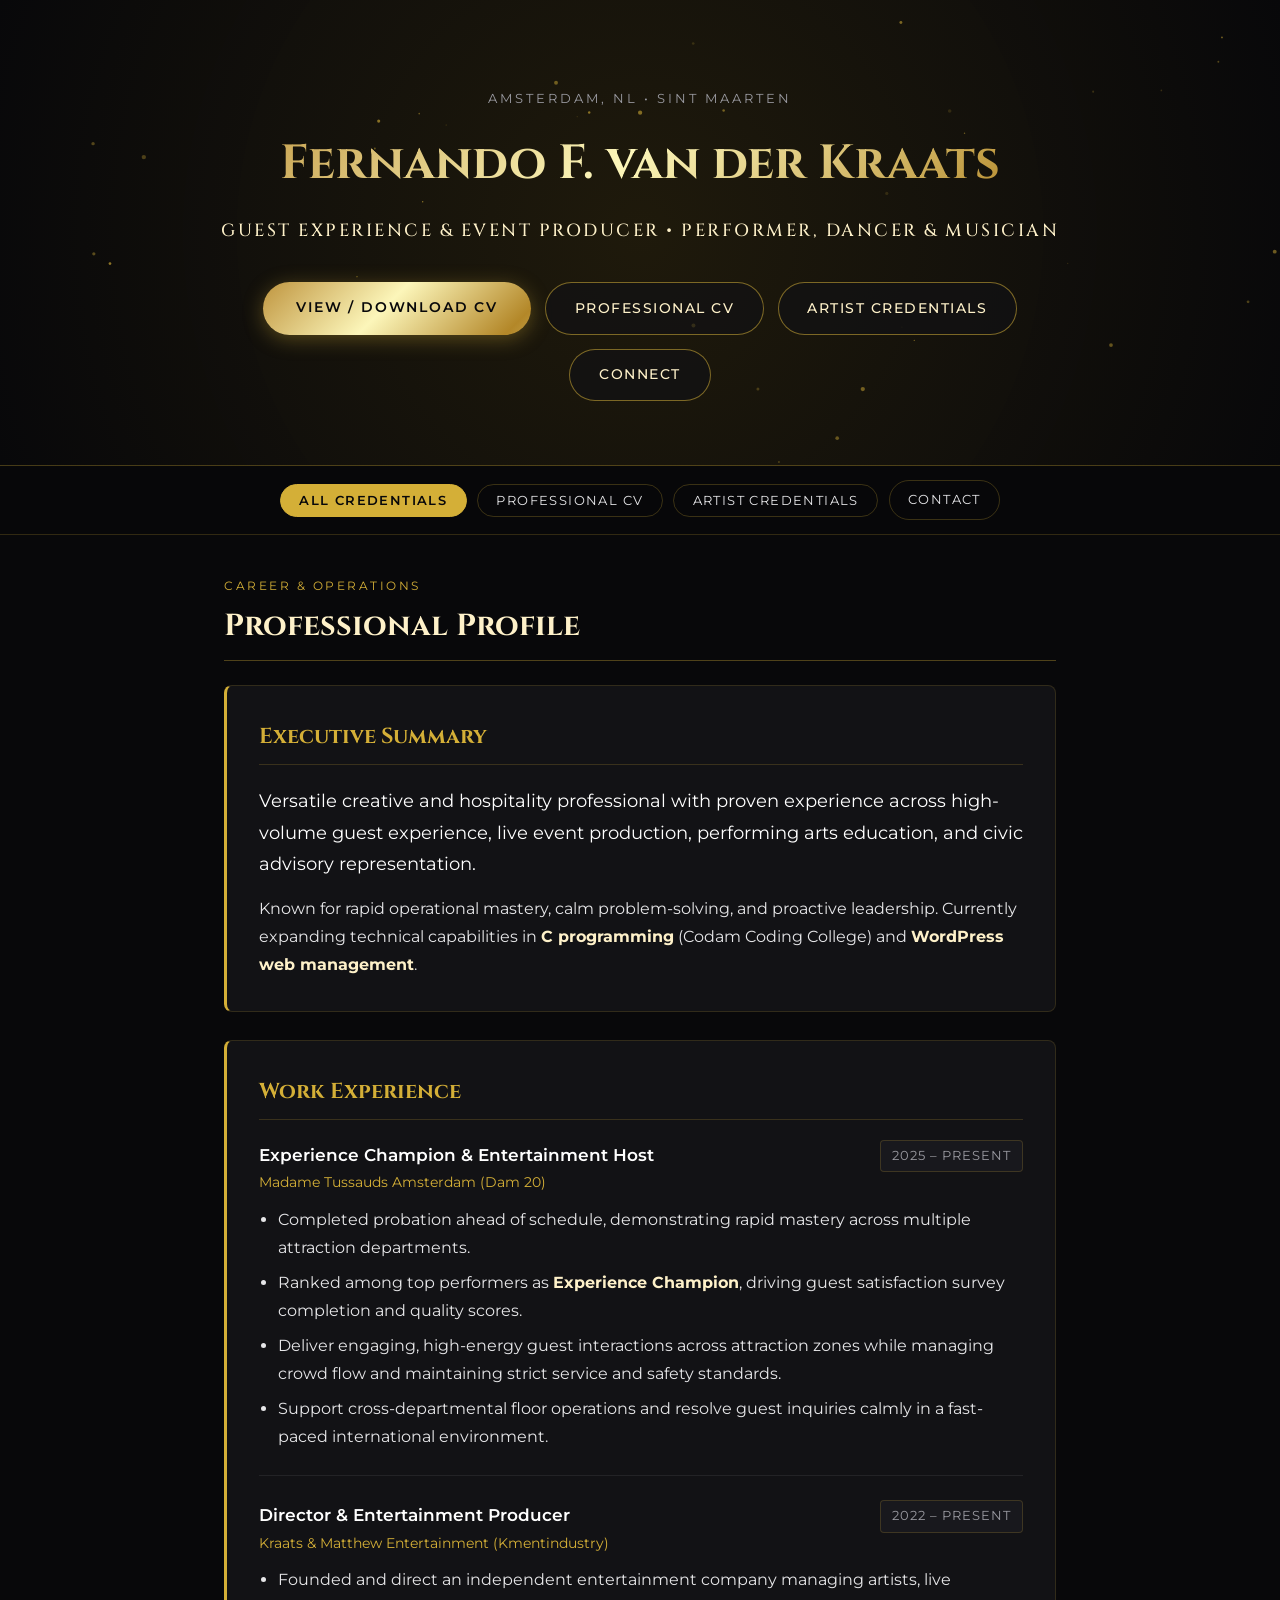
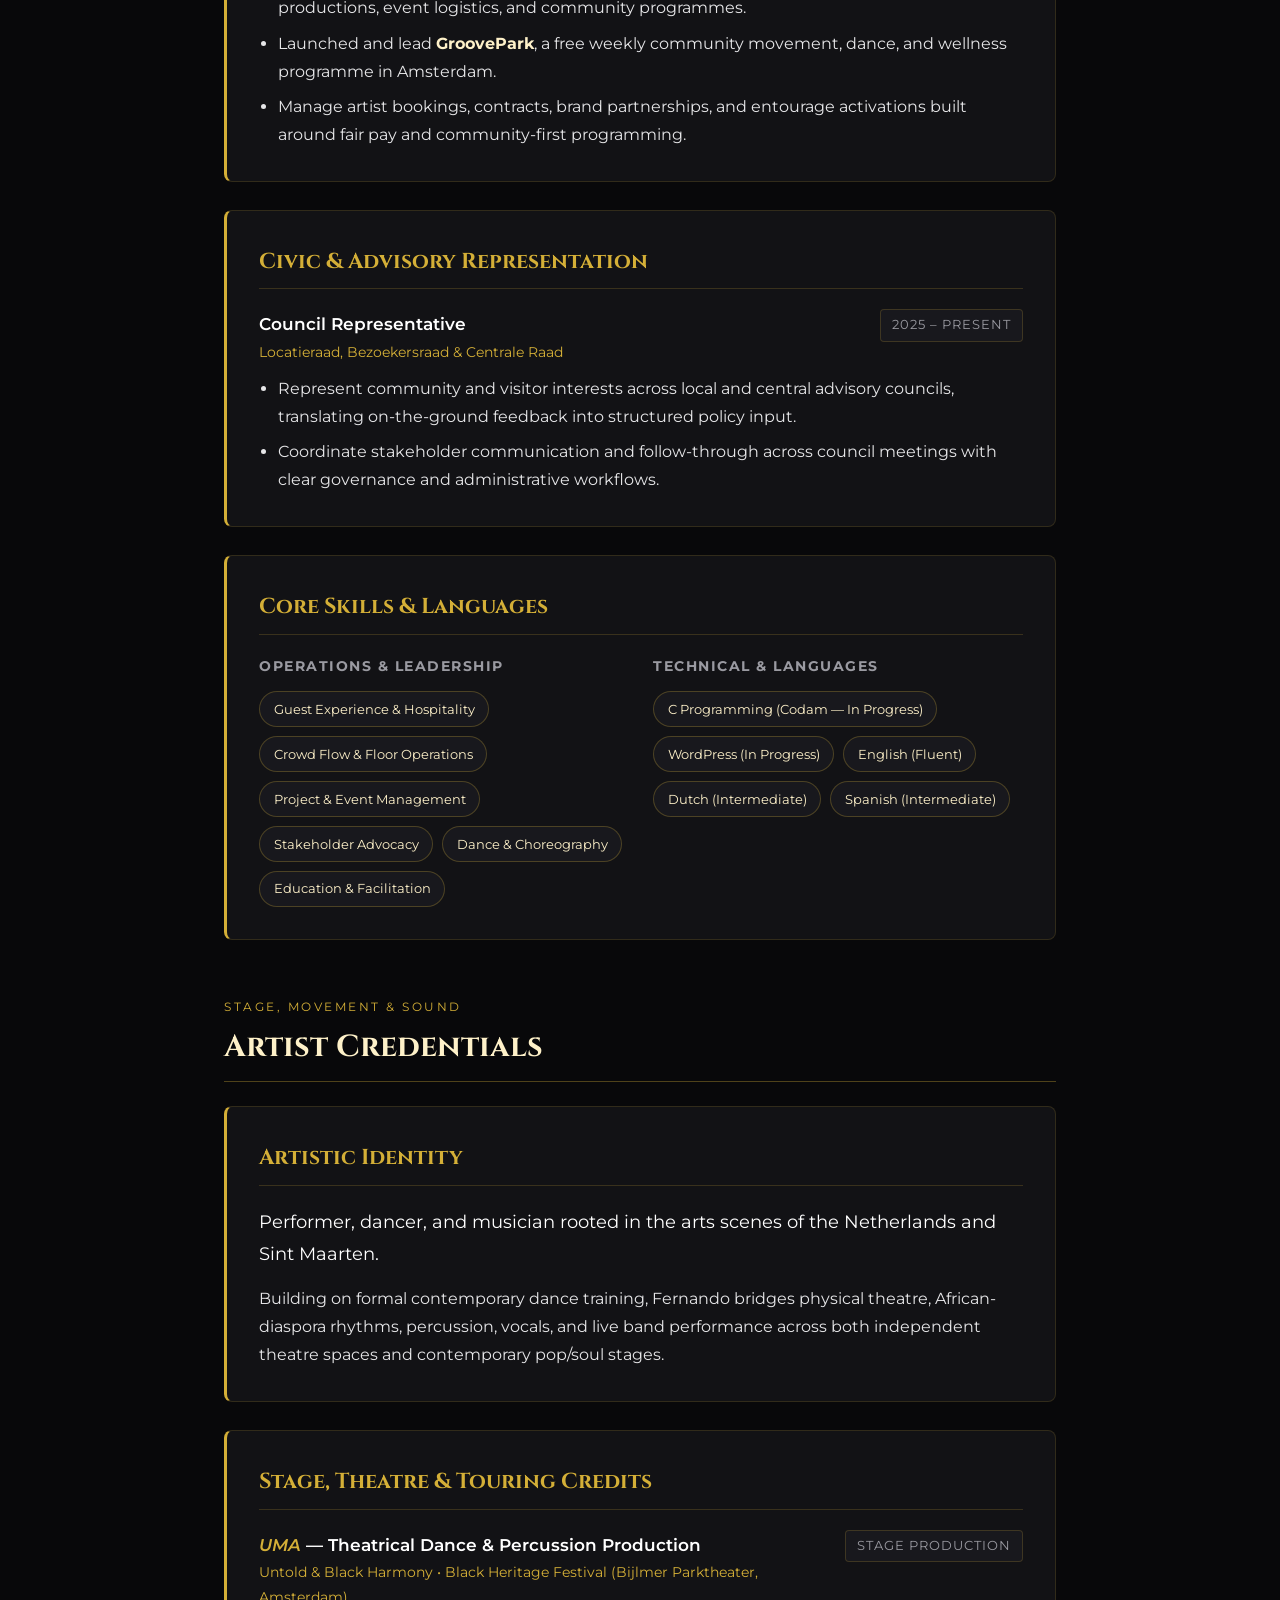
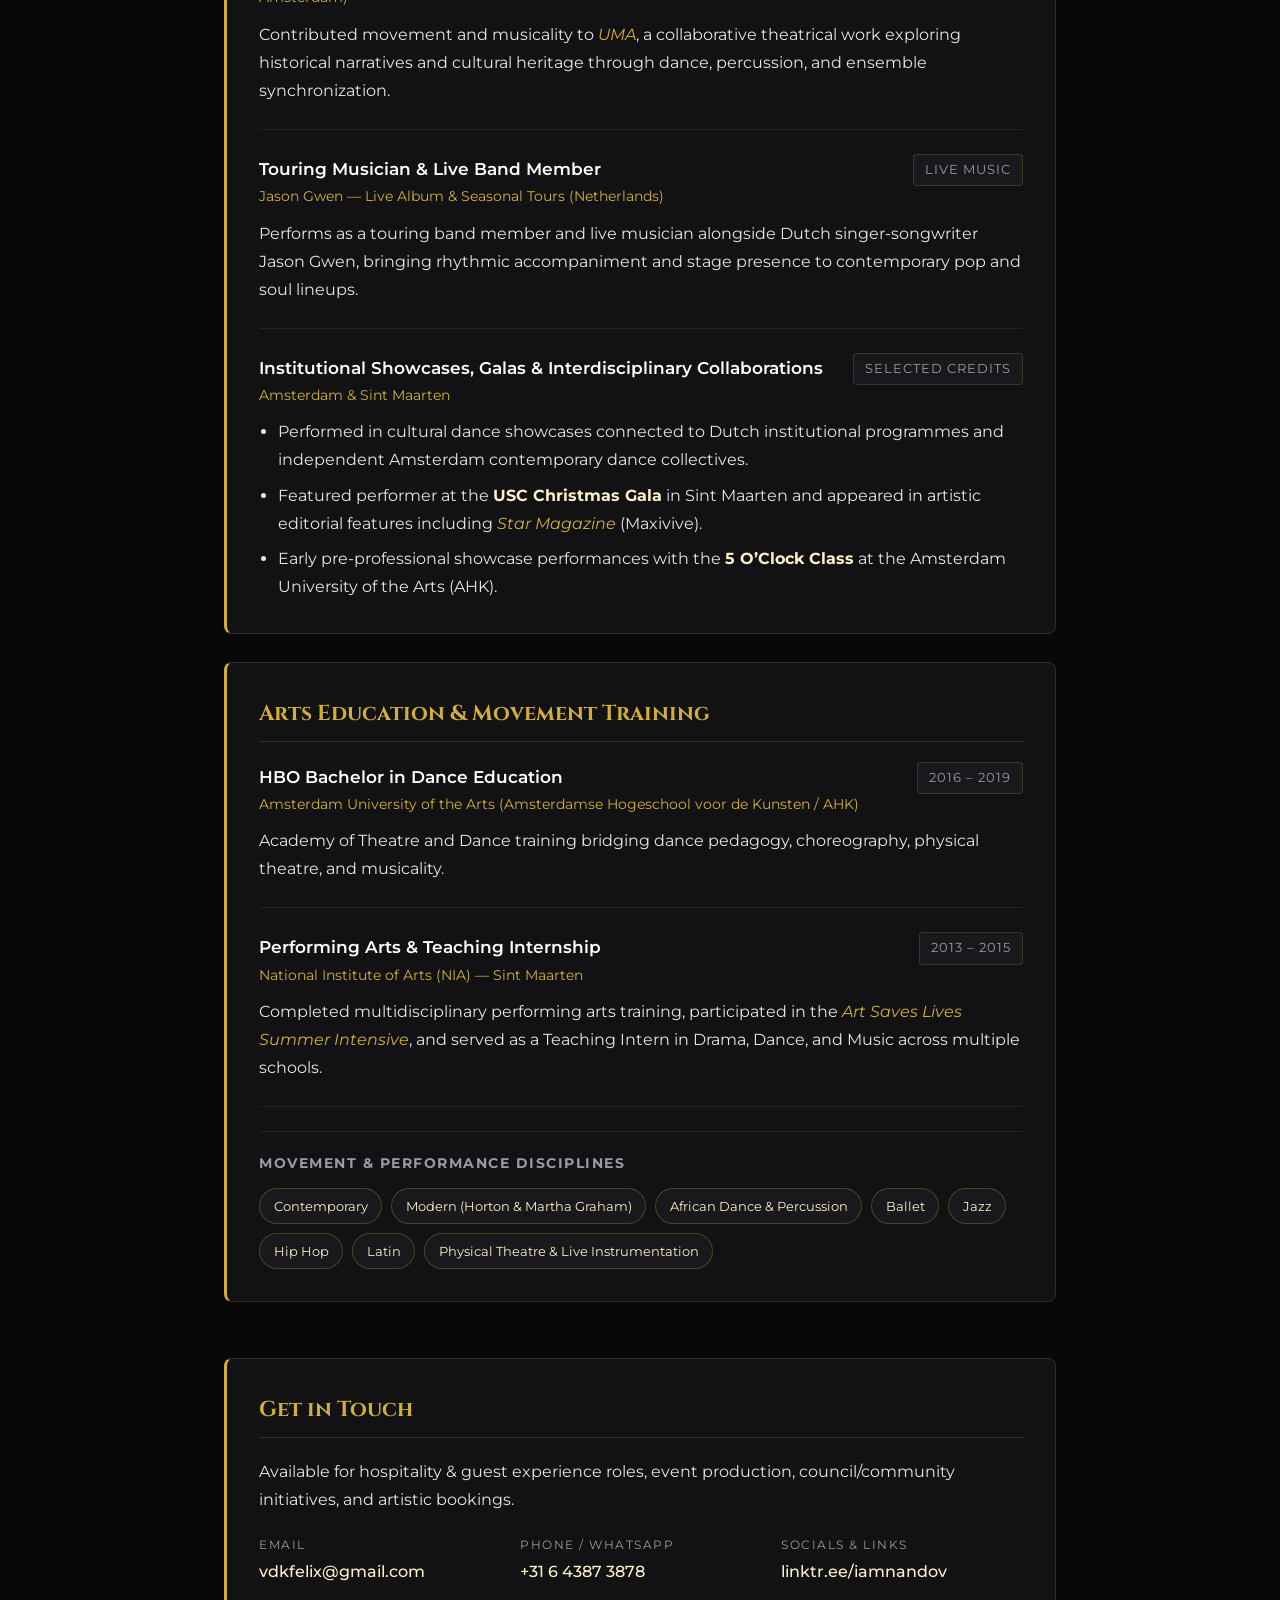
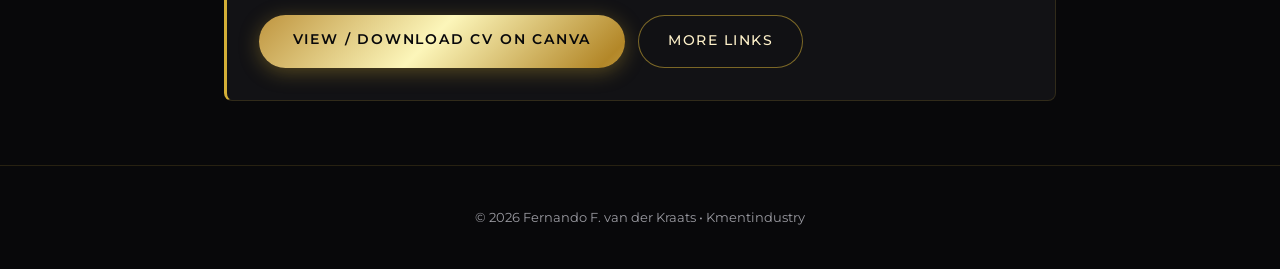
==== commit b456b2b7: "Update index.html" ====
--- a/index.html
+++ b/index.html
@@ -8,7 +8,414 @@
     <link rel="preconnect" href="https://fonts.googleapis.com">
     <link rel="preconnect" href="https://fonts.gstatic.com" crossorigin>
     <link href="https://fonts.googleapis.com/css2?family=Cinzel:wght@500;700&family=Montserrat:wght@300;400;500;600&display=swap" rel="stylesheet">
-    <link rel="stylesheet" href="index.css">
+    <style>
+        :root {
+            --bg-dark: #08080a;
+            --bg-card: #121215;
+            --bg-elevated: #18181d;
+            --gold-primary: #d4af37;
+            --gold-light: #fef1c9;
+            --gold-gradient: linear-gradient(135deg, #bf953f 0%, #fcf6ba 25%, #b38728 50%, #fbf5b7 75%, #aa771c 100%);
+            --gold-shadow: rgba(212, 175, 55, 0.35);
+            --text-primary: #e6e6e8;
+            --text-muted: #9a9aa1;
+            --font-heading: 'Cinzel', serif;
+            --font-body: 'Montserrat', sans-serif;
+        }
+
+        * {
+            box-sizing: border-box;
+            margin: 0;
+            padding: 0;
+        }
+
+        html {
+            scroll-behavior: smooth;
+        }
+
+        body {
+            background-color: var(--bg-dark);
+            color: var(--text-primary);
+            font-family: var(--font-body);
+            line-height: 1.75;
+        }
+
+        a:focus-visible,
+        button:focus-visible {
+            outline: 2px solid var(--gold-primary);
+            outline-offset: 2px;
+        }
+
+        .hero {
+            position: relative;
+            overflow: hidden;
+            padding: 5.5rem 1.5rem 4rem 1.5rem;
+            text-align: center;
+            background: radial-gradient(circle at center, rgba(35, 29, 12, 0.85) 0%, var(--bg-dark) 100%);
+            border-bottom: 1px solid rgba(212, 175, 55, 0.3);
+        }
+
+        #header-canvas {
+            position: absolute;
+            inset: 0;
+            width: 100%;
+            height: 100%;
+            z-index: 1;
+            pointer-events: none;
+        }
+
+        .header-content {
+            position: relative;
+            z-index: 2;
+            max-width: 860px;
+            margin: 0 auto;
+        }
+
+        .eyebrow {
+            font-size: 0.8rem;
+            text-transform: uppercase;
+            letter-spacing: 3px;
+            color: var(--text-muted);
+            margin-bottom: 0.75rem;
+        }
+
+        h1.shimmer-text {
+            font-family: var(--font-heading);
+            font-size: 3rem;
+            background: var(--gold-gradient);
+            background-size: 200% auto;
+            -webkit-background-clip: text;
+            -webkit-text-fill-color: transparent;
+            animation: shimmer 6s linear infinite;
+            margin-bottom: 0.6rem;
+        }
+
+        @keyframes shimmer {
+            0% { background-position: 0% center; }
+            100% { background-position: 200% center; }
+        }
+
+        h2.subtitle {
+            font-family: var(--font-heading);
+            font-size: 1.1rem;
+            color: var(--gold-light);
+            text-transform: uppercase;
+            letter-spacing: 2.5px;
+            margin-bottom: 2.2rem;
+            font-weight: 500;
+        }
+
+        .cta-group {
+            display: flex;
+            flex-wrap: wrap;
+            justify-content: center;
+            gap: 0.85rem;
+        }
+
+        .btn-gold {
+            display: inline-block;
+            padding: 0.85rem 2.1rem;
+            background: var(--gold-gradient);
+            background-size: 200% auto;
+            color: #08080a;
+            font-weight: 600;
+            font-size: 0.85rem;
+            text-decoration: none;
+            text-transform: uppercase;
+            letter-spacing: 1.8px;
+            border-radius: 30px;
+            box-shadow: 0 4px 20px var(--gold-shadow);
+            transition: all 0.35s ease;
+        }
+
+        .btn-gold:hover {
+            background-position: right center;
+            transform: translateY(-2px);
+            box-shadow: 0 8px 28px rgba(212, 175, 55, 0.55);
+        }
+
+        .btn-outline {
+            display: inline-block;
+            padding: 0.85rem 1.8rem;
+            border: 1px solid rgba(212, 175, 55, 0.55);
+            color: var(--gold-light);
+            font-weight: 500;
+            font-size: 0.85rem;
+            text-decoration: none;
+            text-transform: uppercase;
+            letter-spacing: 1.5px;
+            border-radius: 30px;
+            background: rgba(18, 18, 21, 0.7);
+            transition: all 0.35s ease;
+        }
+
+        .btn-outline:hover {
+            border-color: var(--gold-primary);
+            background: rgba(212, 175, 55, 0.12);
+            transform: translateY(-2px);
+        }
+
+        .profile-nav {
+            position: sticky;
+            top: 0;
+            z-index: 20;
+            background: rgba(8, 8, 10, 0.92);
+            backdrop-filter: blur(10px);
+            border-bottom: 1px solid rgba(212, 175, 55, 0.2);
+            padding: 0.85rem 1rem;
+        }
+
+        .nav-inner {
+            max-width: 880px;
+            margin: 0 auto;
+            display: flex;
+            flex-wrap: wrap;
+            justify-content: center;
+            align-items: center;
+            gap: 0.65rem;
+        }
+
+        .tab-btn,
+        .nav-link {
+            background: transparent;
+            border: 1px solid rgba(212, 175, 55, 0.25);
+            color: var(--text-primary);
+            font-family: var(--font-body);
+            font-size: 0.8rem;
+            text-transform: uppercase;
+            letter-spacing: 1.4px;
+            padding: 0.5rem 1.15rem;
+            border-radius: 20px;
+            cursor: pointer;
+            text-decoration: none;
+            transition: all 0.25s ease;
+        }
+
+        .tab-btn:hover,
+        .nav-link:hover {
+            border-color: var(--gold-primary);
+            color: var(--gold-light);
+        }
+
+        .tab-btn.active {
+            background: var(--gold-primary);
+            color: #08080a;
+            border-color: var(--gold-primary);
+            font-weight: 600;
+        }
+
+        .container {
+            max-width: 880px;
+            margin: 2.5rem auto 4rem auto;
+            padding: 0 1.5rem;
+        }
+
+        .profile-section {
+            margin-bottom: 3.5rem;
+            scroll-margin-top: 4.5rem;
+        }
+
+        .section-header {
+            margin-bottom: 1.5rem;
+            padding-bottom: 0.5rem;
+            border-bottom: 1px solid rgba(212, 175, 55, 0.35);
+        }
+
+        .section-tag {
+            display: block;
+            font-size: 0.75rem;
+            text-transform: uppercase;
+            letter-spacing: 2.5px;
+            color: var(--gold-primary);
+            margin-bottom: 0.2rem;
+        }
+
+        .section-header h2 {
+            font-family: var(--font-heading);
+            font-size: 1.9rem;
+            color: var(--gold-light);
+        }
+
+        .card {
+            background: var(--bg-card);
+            border: 1px solid rgba(212, 175, 55, 0.16);
+            border-left: 3px solid var(--gold-primary);
+            border-radius: 8px;
+            padding: 2rem;
+            margin-bottom: 1.75rem;
+            transition: border-color 0.3s ease, box-shadow 0.3s ease;
+        }
+
+        .card:hover {
+            border-color: var(--gold-primary);
+            box-shadow: 0 8px 30px rgba(0, 0, 0, 0.6);
+        }
+
+        h3 {
+            font-family: var(--font-heading);
+            font-size: 1.35rem;
+            color: var(--gold-primary);
+            border-bottom: 1px solid rgba(212, 175, 55, 0.2);
+            padding-bottom: 0.5rem;
+            margin-bottom: 1.25rem;
+        }
+
+        p {
+            margin-bottom: 1rem;
+        }
+
+        p:last-child {
+            margin-bottom: 0;
+        }
+
+        strong { color: var(--gold-light); }
+        em { color: var(--gold-primary); }
+
+        .intro-card .lead {
+            font-size: 1.12rem;
+            color: #ffffff;
+        }
+
+        .entry {
+            padding-bottom: 1.5rem;
+            margin-bottom: 1.5rem;
+            border-bottom: 1px solid rgba(255, 255, 255, 0.07);
+        }
+
+        .entry:last-child {
+            padding-bottom: 0;
+            margin-bottom: 0;
+            border-bottom: none;
+        }
+
+        .entry-top {
+            display: flex;
+            justify-content: space-between;
+            align-items: flex-start;
+            gap: 1rem;
+            margin-bottom: 0.65rem;
+        }
+
+        .entry h4 {
+            font-size: 1.08rem;
+            color: #ffffff;
+            font-weight: 600;
+        }
+
+        .entry .org {
+            font-size: 0.9rem;
+            color: var(--gold-primary);
+            margin-bottom: 0;
+        }
+
+        .entry .date {
+            font-size: 0.8rem;
+            text-transform: uppercase;
+            letter-spacing: 1px;
+            color: var(--text-muted);
+            white-space: nowrap;
+            background: var(--bg-elevated);
+            padding: 0.25rem 0.7rem;
+            border-radius: 4px;
+            border: 1px solid rgba(212, 175, 55, 0.2);
+        }
+
+        .entry ul {
+            padding-left: 1.2rem;
+            color: var(--text-primary);
+        }
+
+        .entry li {
+            margin-bottom: 0.45rem;
+        }
+
+        .entry li:last-child {
+            margin-bottom: 0;
+        }
+
+        .skills-grid {
+            display: grid;
+            grid-template-columns: repeat(auto-fit, minmax(260px, 1fr));
+            gap: 1.5rem;
+        }
+
+        .disciplines-group {
+            margin-top: 1.5rem;
+            padding-top: 1.25rem;
+            border-top: 1px solid rgba(255, 255, 255, 0.07);
+        }
+
+        .skill-group h4 {
+            font-size: 0.85rem;
+            text-transform: uppercase;
+            letter-spacing: 1.5px;
+            color: var(--text-muted);
+            margin-bottom: 0.75rem;
+        }
+
+        .tags {
+            display: flex;
+            flex-wrap: wrap;
+            gap: 0.55rem;
+        }
+
+        .tags span {
+            font-size: 0.82rem;
+            background: var(--bg-elevated);
+            color: var(--gold-light);
+            border: 1px solid rgba(212, 175, 55, 0.28);
+            padding: 0.35rem 0.85rem;
+            border-radius: 20px;
+        }
+
+        .contact-grid {
+            display: grid;
+            grid-template-columns: repeat(auto-fit, minmax(210px, 1fr));
+            gap: 1.2rem;
+            margin-top: 1.25rem;
+        }
+
+        .contact-grid .label {
+            display: block;
+            font-size: 0.75rem;
+            text-transform: uppercase;
+            letter-spacing: 1.5px;
+            color: var(--text-muted);
+            margin-bottom: 0.2rem;
+        }
+
+        .contact-grid a {
+            color: var(--gold-light);
+            text-decoration: none;
+            font-weight: 500;
+        }
+
+        .contact-grid a:hover {
+            color: var(--gold-primary);
+            text-decoration: underline;
+        }
+
+        .contact-cta {
+            margin-top: 1.8rem;
+            justify-content: flex-start;
+        }
+
+        footer {
+            text-align: center;
+            padding: 2.5rem 1.5rem;
+            color: var(--text-muted);
+            font-size: 0.82rem;
+            border-top: 1px solid rgba(212, 175, 55, 0.15);
+        }
+
+        @media (max-width: 768px) {
+            h1.shimmer-text { font-size: 2.1rem; }
+            h2.subtitle { font-size: 0.92rem; letter-spacing: 1.5px; }
+            .entry-top { flex-direction: column; gap: 0.35rem; }
+            .card { padding: 1.5rem; }
+            .contact-cta { justify-content: center; }
+        }
+    </style>
 </head>
 <body>
 
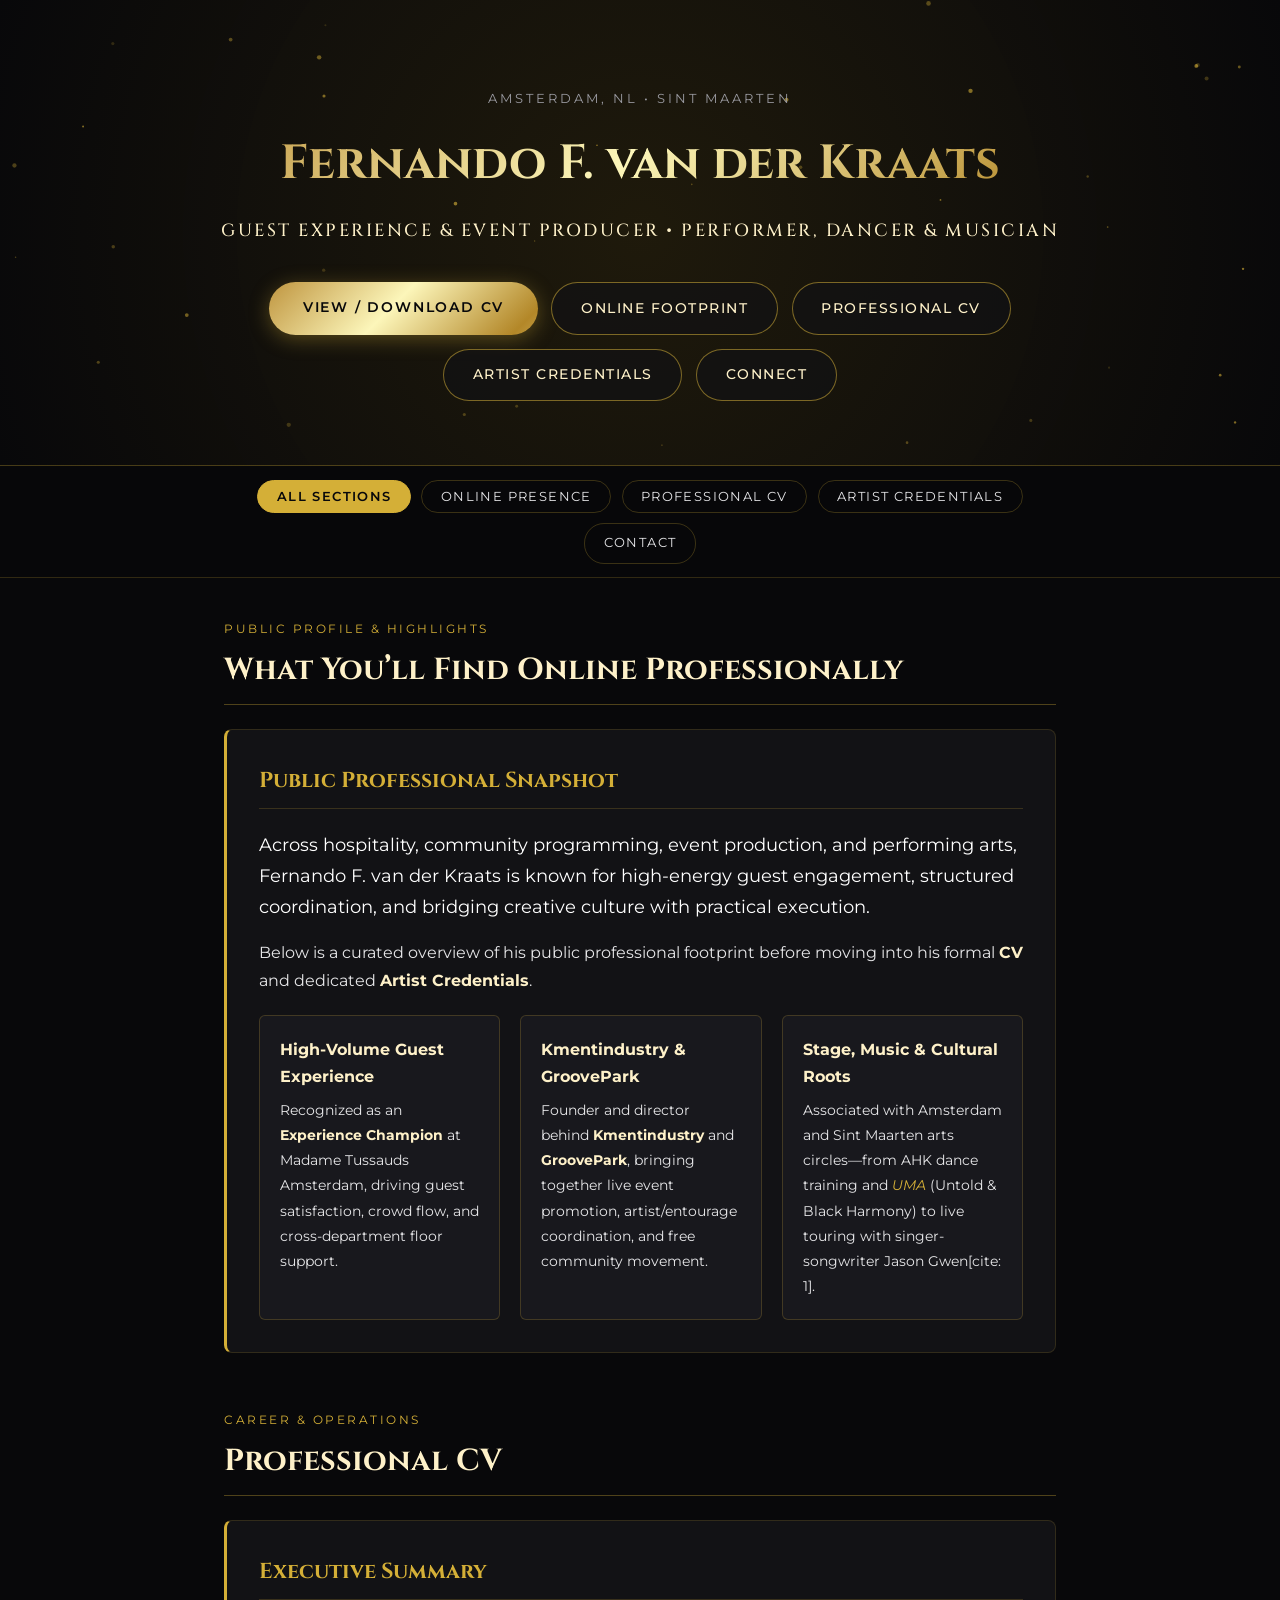
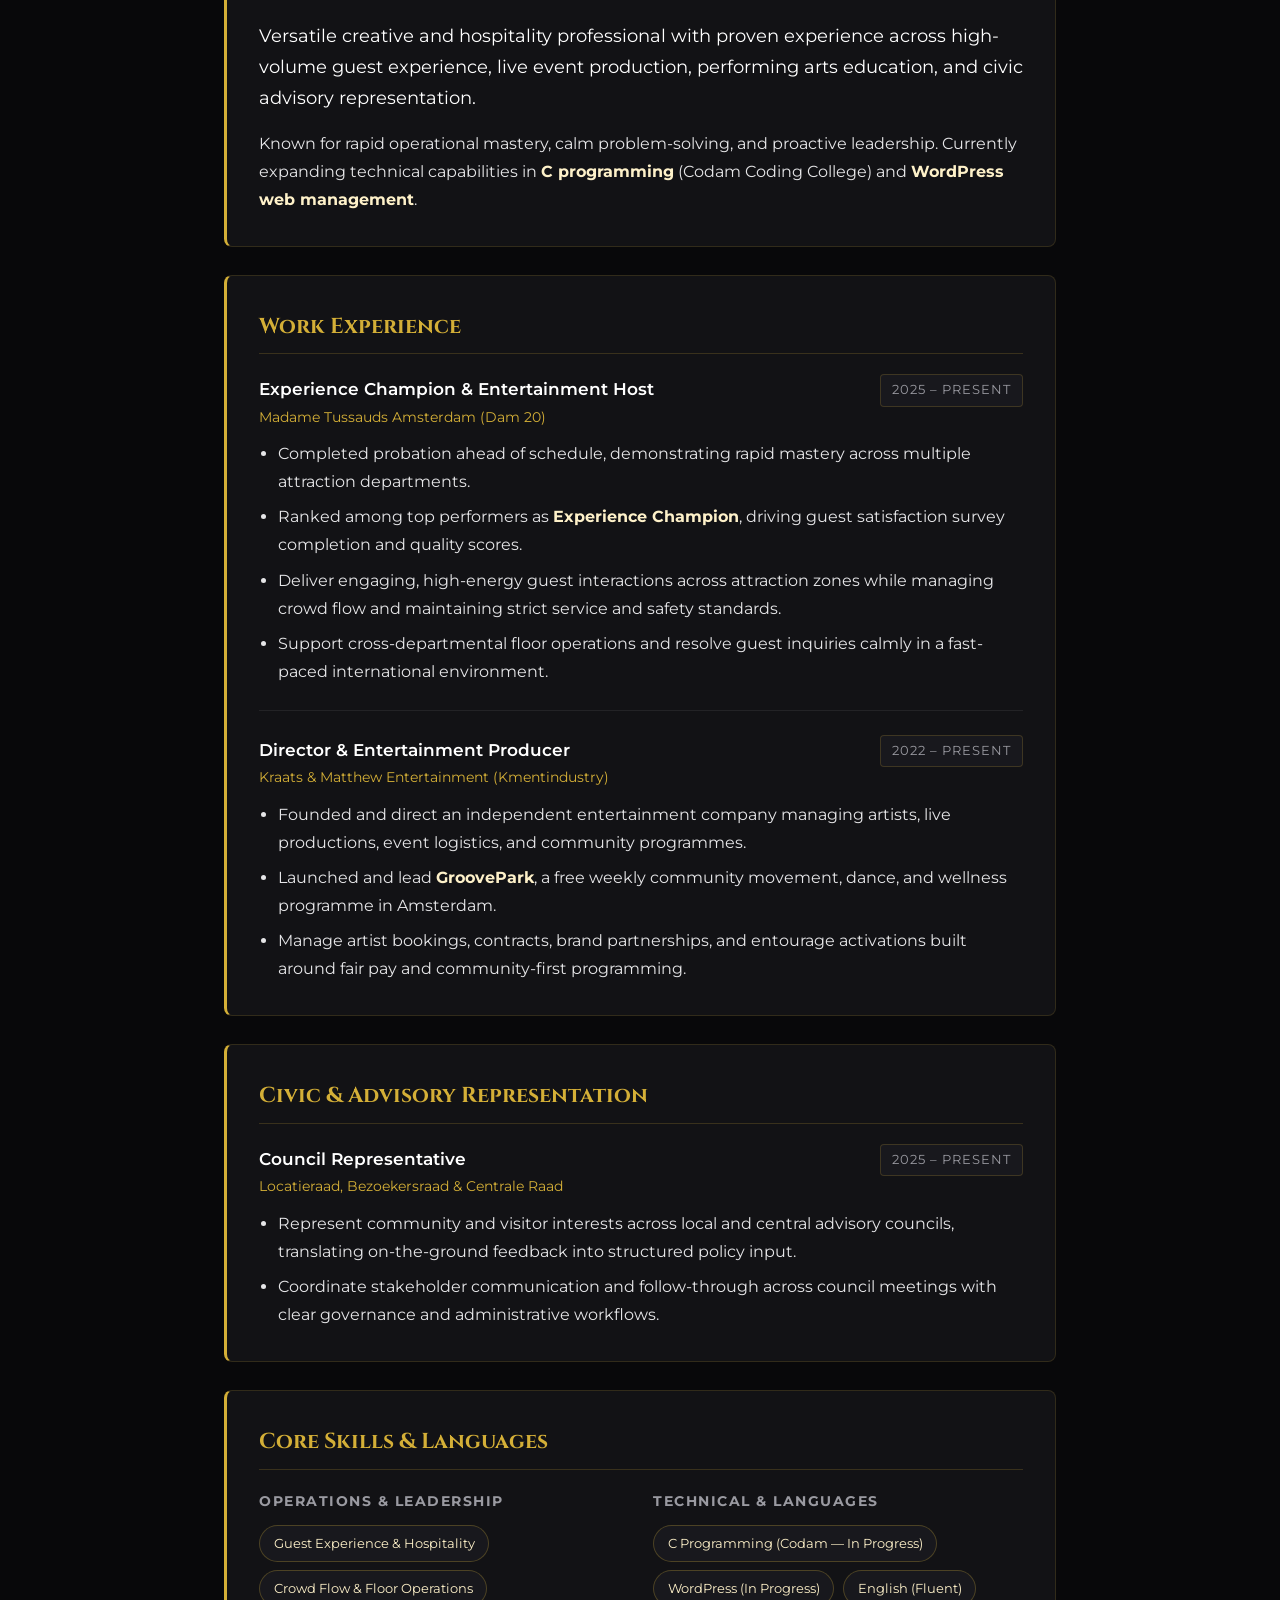
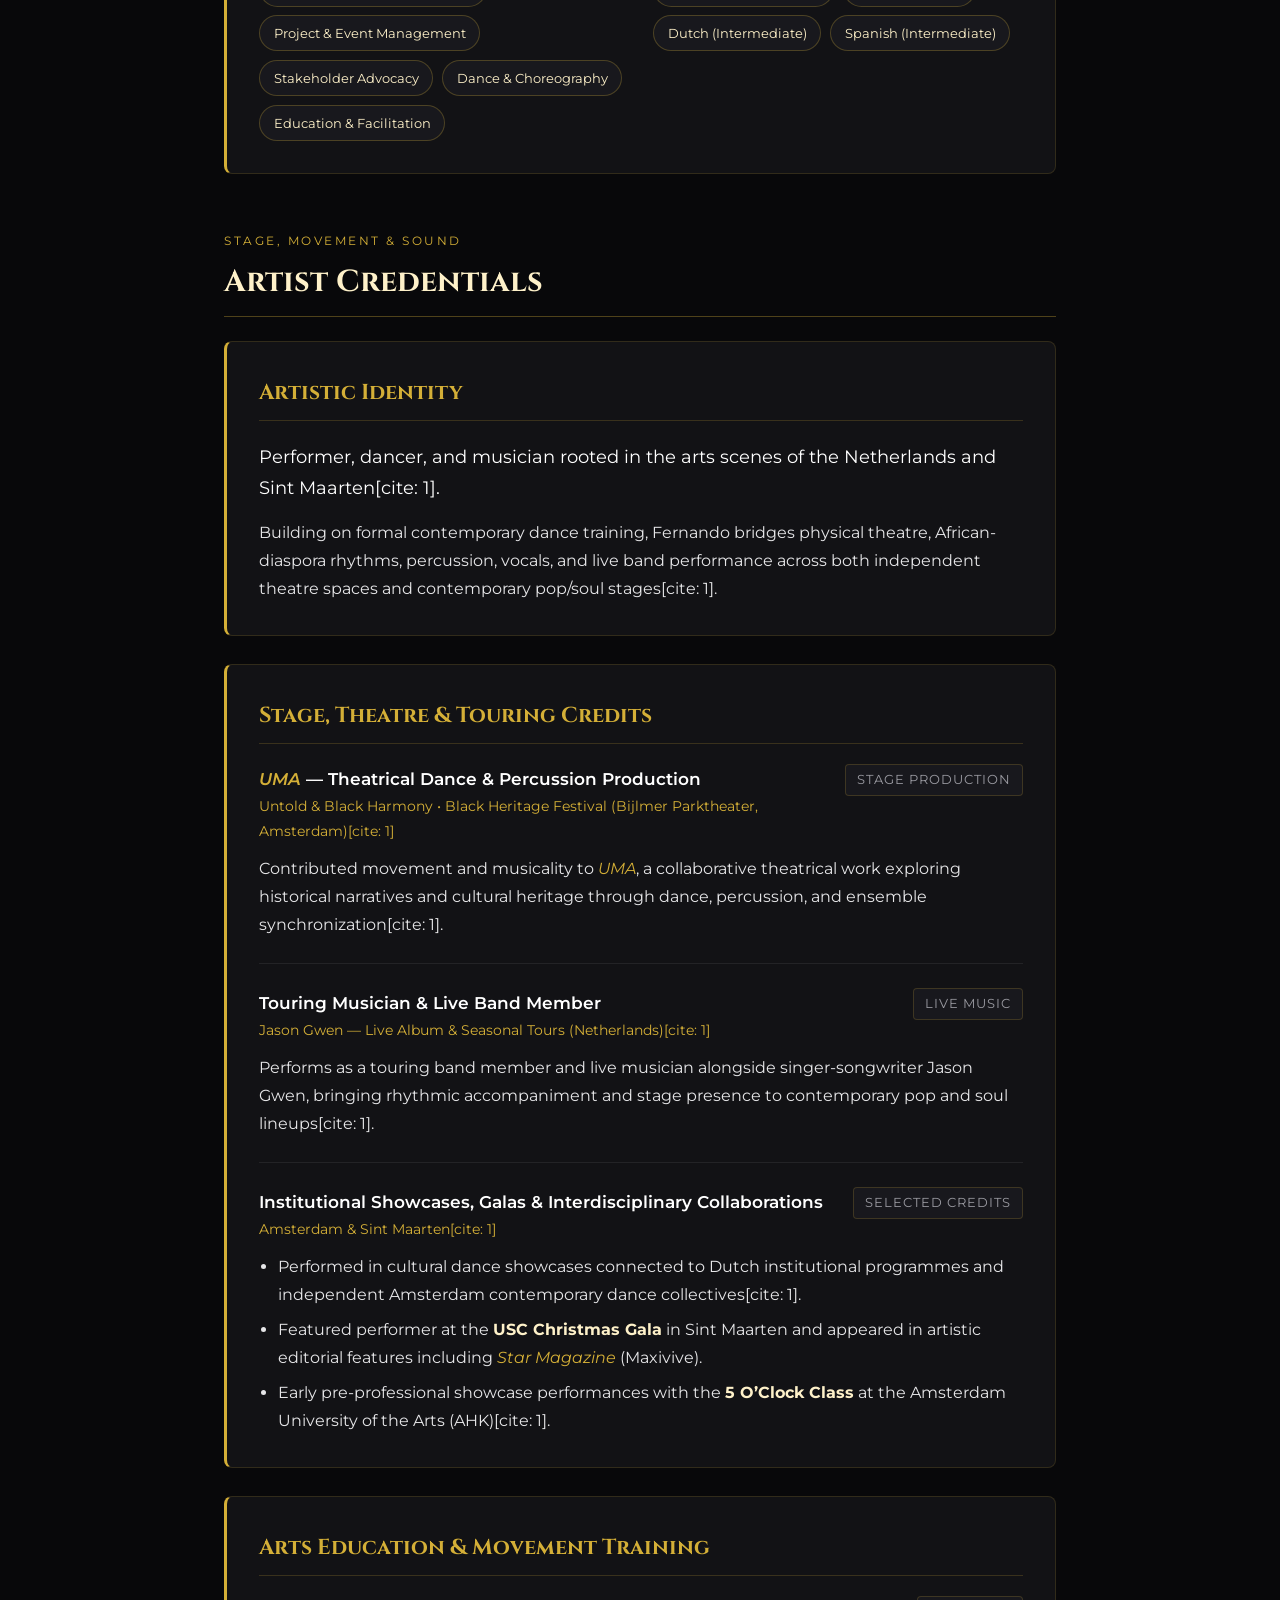
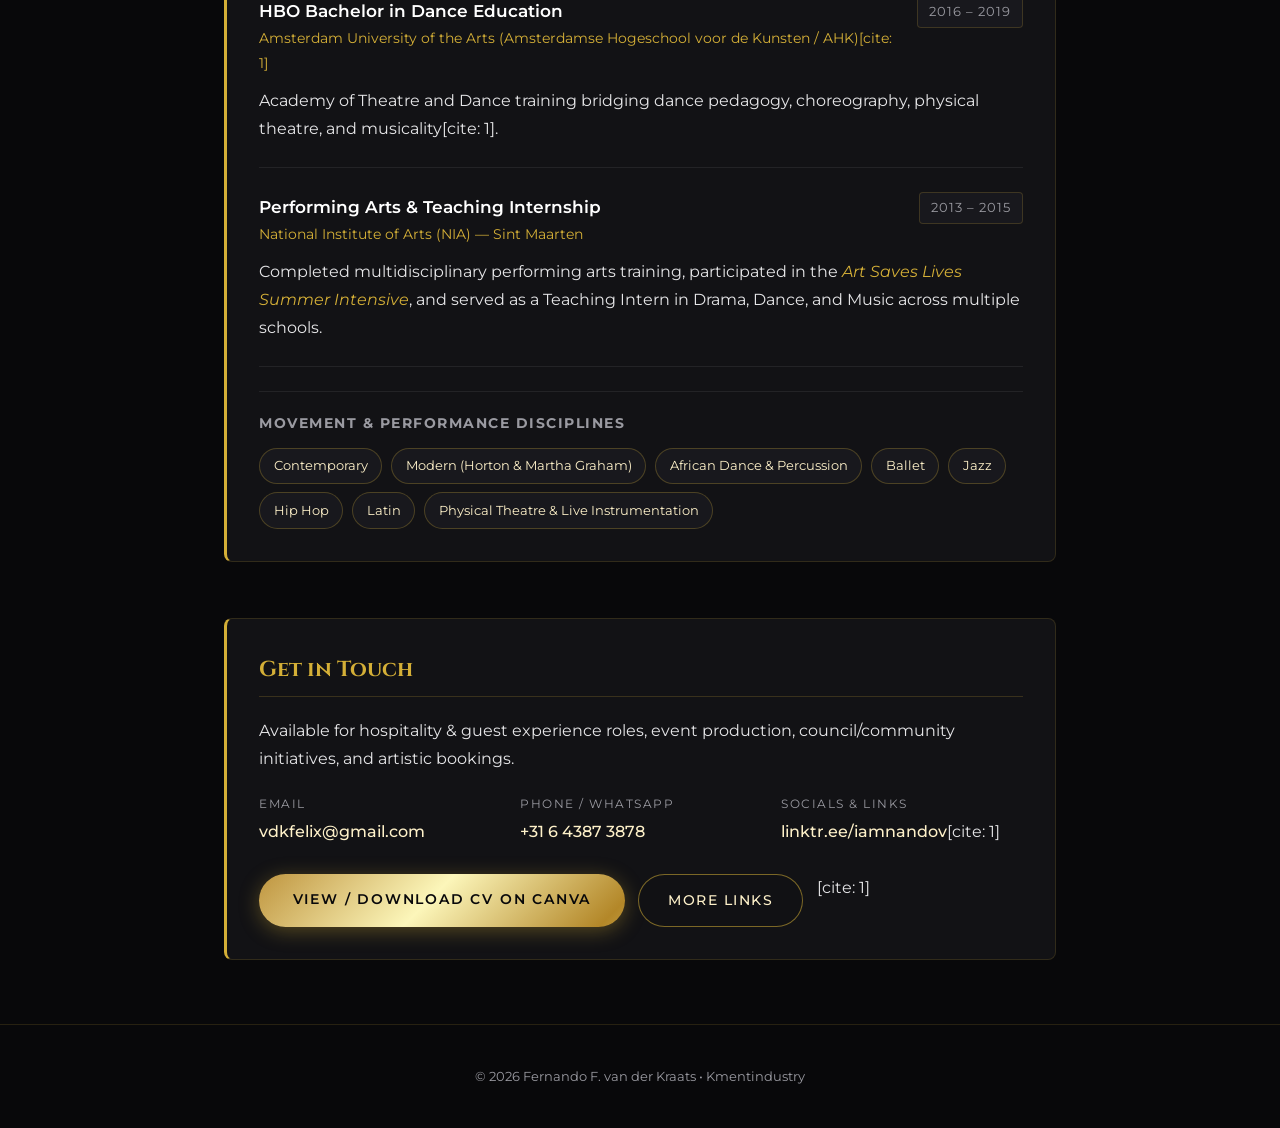
==== commit ed866a15: "Update index.html" ====
--- a/index.html
+++ b/index.html
@@ -3,8 +3,8 @@
 <head>
     <meta charset="UTF-8">
     <meta name="viewport" content="width=device-width, initial-scale=1.0">
-    <title>Fernando F. van der Kraats | Professional CV &amp; Artist Portfolio</title>
-    <meta name="description" content="Fernando F. van der Kraats — Guest Experience, Event Production, Performing Arts &amp; Music in Amsterdam &amp; Sint Maarten.">
+    <title>Fernando F. van der Kraats | Online Presence, CV &amp; Artist Portfolio</title>
+    <meta name="description" content="Fernando F. van der Kraats — Online footprint, CV, guest experience, event production, performing arts &amp; music in Amsterdam &amp; Sint Maarten.">
     <link rel="preconnect" href="https://fonts.googleapis.com">
     <link rel="preconnect" href="https://fonts.gstatic.com" crossorigin>
     <link href="https://fonts.googleapis.com/css2?family=Cinzel:wght@500;700&family=Montserrat:wght@300;400;500;600&display=swap" rel="stylesheet">
@@ -67,7 +67,7 @@
         .header-content {
             position: relative;
             z-index: 2;
-            max-width: 860px;
+            max-width: 880px;
             margin: 0 auto;
         }
 
@@ -276,6 +276,31 @@
             color: #ffffff;
         }
 
+        .highlights-grid {
+            display: grid;
+            grid-template-columns: repeat(auto-fit, minmax(240px, 1fr));
+            gap: 1.25rem;
+            margin-top: 1.25rem;
+        }
+
+        .highlight-box {
+            background: var(--bg-elevated);
+            border: 1px solid rgba(212, 175, 55, 0.22);
+            border-radius: 6px;
+            padding: 1.25rem;
+        }
+
+        .highlight-box h4 {
+            font-size: 0.98rem;
+            color: var(--gold-light);
+            margin-bottom: 0.45rem;
+        }
+
+        .highlight-box p {
+            font-size: 0.9rem;
+            color: var(--text-primary);
+        }
+
         .entry {
             padding-bottom: 1.5rem;
             margin-bottom: 1.5rem;
@@ -428,6 +453,7 @@
 
             <div class="cta-group">
                 <a href="https://www.canva.com/d/ZB6OXIXt_QIxFcS" target="_blank" rel="noopener noreferrer" class="btn-gold">View / Download CV</a>
+                <a href="#online" class="btn-outline">Online Footprint</a>
                 <a href="#professional" class="btn-outline">Professional CV</a>
                 <a href="#artist" class="btn-outline">Artist Credentials</a>
                 <a href="https://linktr.ee/iamnandov" target="_blank" rel="noopener noreferrer" class="btn-outline">Connect</a>
@@ -437,7 +463,8 @@
 
     <nav class="profile-nav" aria-label="Profile Sections">
         <div class="nav-inner">
-            <button type="button" class="tab-btn active" data-target="all">All Credentials</button>
+            <button type="button" class="tab-btn active" data-target="all">All Sections</button>
+            <button type="button" class="tab-btn" data-target="online">Online Presence</button>
             <button type="button" class="tab-btn" data-target="professional">Professional CV</button>
             <button type="button" class="tab-btn" data-target="artist">Artist Credentials</button>
             <a href="#contact" class="nav-link">Contact</a>
@@ -446,11 +473,44 @@
 
     <main class="container">
 
-        <!-- SECTION 1: PROFESSIONAL / CAREER CV -->
+        <!-- SECTION 1: ONLINE FOOTPRINT & PUBLIC PROFESSIONAL OVERVIEW (FIRST IMPRESSION) -->
+        <section id="online" class="profile-section" data-category="online">
+            <div class="section-header">
+                <span class="section-tag">Public Profile &amp; Highlights</span>
+                <h2>What You&rsquo;ll Find Online Professionally</h2>
+            </div>
+
+            <article class="card intro-card visible">
+                <h3>Public Professional Snapshot</h3>
+                <p class="lead">
+                    Across hospitality, community programming, event production, and performing arts, Fernando F. van der Kraats is known for high-energy guest engagement, structured coordination, and bridging creative culture with practical execution.
+                </p>
+                <p>
+                    Below is a curated overview of his public professional footprint before moving into his formal <strong>CV</strong> and dedicated <strong>Artist Credentials</strong>.
+                </p>
+
+                <div class="highlights-grid">
+                    <div class="highlight-box">
+                        <h4>High-Volume Guest Experience</h4>
+                        <p>Recognized as an <strong>Experience Champion</strong> at Madame Tussauds Amsterdam, driving guest satisfaction, crowd flow, and cross-department floor support.</p>
+                    </div>
+                    <div class="highlight-box">
+                        <h4>Kmentindustry &amp; GroovePark</h4>
+                        <p>Founder and director behind <strong>Kmentindustry</strong> and <strong>GroovePark</strong>, bringing together live event promotion, artist/entourage coordination, and free community movement.</p>
+                    </div>
+                    <div class="highlight-box">
+                        <h4>Stage, Music &amp; Cultural Roots</h4>
+                        <p>Associated with Amsterdam and Sint Maarten arts circles—from AHK dance training and <em>UMA</em> (Untold &amp; Black Harmony) to live touring with singer-songwriter Jason Gwen[cite: 1].</p>
+                    </div>
+                </div>
+            </article>
+        </section>
+
+        <!-- SECTION 2: PROFESSIONAL / CAREER CV -->
         <section id="professional" class="profile-section" data-category="professional">
             <div class="section-header">
                 <span class="section-tag">Career &amp; Operations</span>
-                <h2>Professional Profile</h2>
+                <h2>Professional CV</h2>
             </div>
 
             <article class="card intro-card visible">
@@ -543,7 +603,7 @@
             </article>
         </section>
 
-        <!-- SECTION 2: ARTIST CREDENTIALS -->
+        <!-- SECTION 3: ARTIST CREDENTIALS -->
         <section id="artist" class="profile-section" data-category="artist">
             <div class="section-header">
                 <span class="section-tag">Stage, Movement &amp; Sound</span>
@@ -553,10 +613,10 @@
             <article class="card intro-card visible">
                 <h3>Artistic Identity</h3>
                 <p class="lead">
-                    Performer, dancer, and musician rooted in the arts scenes of the Netherlands and Sint Maarten.
+                    Performer, dancer, and musician rooted in the arts scenes of the Netherlands and Sint Maarten[cite: 1].
                 </p>
                 <p>
-                    Building on formal contemporary dance training, Fernando bridges physical theatre, African-diaspora rhythms, percussion, vocals, and live band performance across both independent theatre spaces and contemporary pop/soul stages.
+                    Building on formal contemporary dance training, Fernando bridges physical theatre, African-diaspora rhythms, percussion, vocals, and live band performance across both independent theatre spaces and contemporary pop/soul stages[cite: 1].
                 </p>
             </article>
 
@@ -567,12 +627,12 @@
                     <div class="entry-top">
                         <div>
                             <h4><em>UMA</em> &mdash; Theatrical Dance &amp; Percussion Production</h4>
-                            <p class="org">Untold &amp; Black Harmony &bull; Black Heritage Festival (Bijlmer Parktheater, Amsterdam)</p>
+                            <p class="org">Untold &amp; Black Harmony &bull; Black Heritage Festival (Bijlmer Parktheater, Amsterdam)[cite: 1]</p>
                         </div>
                         <span class="date">Stage Production</span>
                     </div>
                     <p>
-                        Contributed movement and musicality to <em>UMA</em>, a collaborative theatrical work exploring historical narratives and cultural heritage through dance, percussion, and ensemble synchronization.
+                        Contributed movement and musicality to <em>UMA</em>, a collaborative theatrical work exploring historical narratives and cultural heritage through dance, percussion, and ensemble synchronization[cite: 1].
                     </p>
                 </div>
 
@@ -580,12 +640,12 @@
                     <div class="entry-top">
                         <div>
                             <h4>Touring Musician &amp; Live Band Member</h4>
-                            <p class="org">Jason Gwen &mdash; Live Album &amp; Seasonal Tours (Netherlands)</p>
+                            <p class="org">Jason Gwen &mdash; Live Album &amp; Seasonal Tours (Netherlands)[cite: 1]</p>
                         </div>
                         <span class="date">Live Music</span>
                     </div>
                     <p>
-                        Performs as a touring band member and live musician alongside Dutch singer-songwriter Jason Gwen, bringing rhythmic accompaniment and stage presence to contemporary pop and soul lineups.
+                        Performs as a touring band member and live musician alongside singer-songwriter Jason Gwen, bringing rhythmic accompaniment and stage presence to contemporary pop and soul lineups[cite: 1].
                     </p>
                 </div>
 
@@ -593,14 +653,14 @@
                     <div class="entry-top">
                         <div>
                             <h4>Institutional Showcases, Galas &amp; Interdisciplinary Collaborations</h4>
-                            <p class="org">Amsterdam &amp; Sint Maarten</p>
+                            <p class="org">Amsterdam &amp; Sint Maarten[cite: 1]</p>
                         </div>
                         <span class="date">Selected Credits</span>
                     </div>
                     <ul>
-                        <li>Performed in cultural dance showcases connected to Dutch institutional programmes and independent Amsterdam contemporary dance collectives.</li>
+                        <li>Performed in cultural dance showcases connected to Dutch institutional programmes and independent Amsterdam contemporary dance collectives[cite: 1].</li>
                         <li>Featured performer at the <strong>USC Christmas Gala</strong> in Sint Maarten and appeared in artistic editorial features including <em>Star Magazine</em> (Maxivive).</li>
-                        <li>Early pre-professional showcase performances with the <strong>5 O&rsquo;Clock Class</strong> at the Amsterdam University of the Arts (AHK).</li>
+                        <li>Early pre-professional showcase performances with the <strong>5 O&rsquo;Clock Class</strong> at the Amsterdam University of the Arts (AHK)[cite: 1].</li>
                     </ul>
                 </div>
             </article>
@@ -612,11 +672,11 @@
                     <div class="entry-top">
                         <div>
                             <h4>HBO Bachelor in Dance Education</h4>
-                            <p class="org">Amsterdam University of the Arts (Amsterdamse Hogeschool voor de Kunsten / AHK)</p>
+                            <p class="org">Amsterdam University of the Arts (Amsterdamse Hogeschool voor de Kunsten / AHK)[cite: 1]</p>
                         </div>
                         <span class="date">2016 &ndash; 2019</span>
                     </div>
-                    <p>Academy of Theatre and Dance training bridging dance pedagogy, choreography, physical theatre, and musicality.</p>
+                    <p>Academy of Theatre and Dance training bridging dance pedagogy, choreography, physical theatre, and musicality[cite: 1].</p>
                 </div>
 
                 <div class="entry">
@@ -663,12 +723,12 @@
                 </div>
                 <div>
                     <span class="label">Socials &amp; Links</span>
-                    <a href="https://linktr.ee/iamnandov" target="_blank" rel="noopener noreferrer">linktr.ee/iamnandov</a>
+                    <a href="https://linktr.ee/iamnandov" target="_blank" rel="noopener noreferrer">linktr.ee/iamnandov</a>[cite: 1]
                 </div>
             </div>
             <div class="cta-group contact-cta">
                 <a href="https://www.canva.com/d/ZB6OXIXt_QIxFcS" target="_blank" rel="noopener noreferrer" class="btn-gold">View / Download CV on Canva</a>
-                <a href="https://linktr.ee/iamnandov" target="_blank" rel="noopener noreferrer" class="btn-outline">More Links</a>
+                <a href="https://linktr.ee/iamnandov" target="_blank" rel="noopener noreferrer" class="btn-outline">More Links</a>[cite: 1]
             </div>
         </section>
 
@@ -679,6 +739,7 @@
     </footer>
 
     <script>
+        const validFilters = ['online', 'professional', 'artist'];
         const tabButtons = document.querySelectorAll('.tab-btn');
         const sections = document.querySelectorAll('.profile-section');
 
@@ -691,7 +752,7 @@
                 sec.style.display = (filter === 'all' || sec.dataset.category === filter) ? 'block' : 'none';
             });
 
-            if (shouldScroll && filter !== 'all') {
+            if (shouldScroll && validFilters.includes(filter)) {
                 const targetEl = document.getElementById(filter);
                 if (targetEl) {
                     targetEl.scrollIntoView({ behavior: 'smooth', block: 'start' });
@@ -703,7 +764,7 @@
             btn.addEventListener('click', () => {
                 const target = btn.dataset.target;
                 setFilter(target, false);
-                if (target !== 'all') {
+                if (validFilters.includes(target)) {
                     history.replaceState(null, '', '#' + target);
                 } else {
                     history.replaceState(null, '', window.location.pathname + window.location.search);
@@ -714,7 +775,7 @@
         document.querySelectorAll('.hero .btn-outline[href^="#"]').forEach(link => {
             link.addEventListener('click', (e) => {
                 const target = link.getAttribute('href').replace('#', '');
-                if (target === 'professional' || target === 'artist') {
+                if (validFilters.includes(target)) {
                     e.preventDefault();
                     setFilter(target, true);
                     history.replaceState(null, '', '#' + target);
@@ -724,7 +785,7 @@
 
         window.addEventListener('DOMContentLoaded', () => {
             const hash = window.location.hash.replace('#', '');
-            if (hash === 'professional' || hash === 'artist') {
+            if (validFilters.includes(hash)) {
                 setFilter(hash, false);
             }
         });
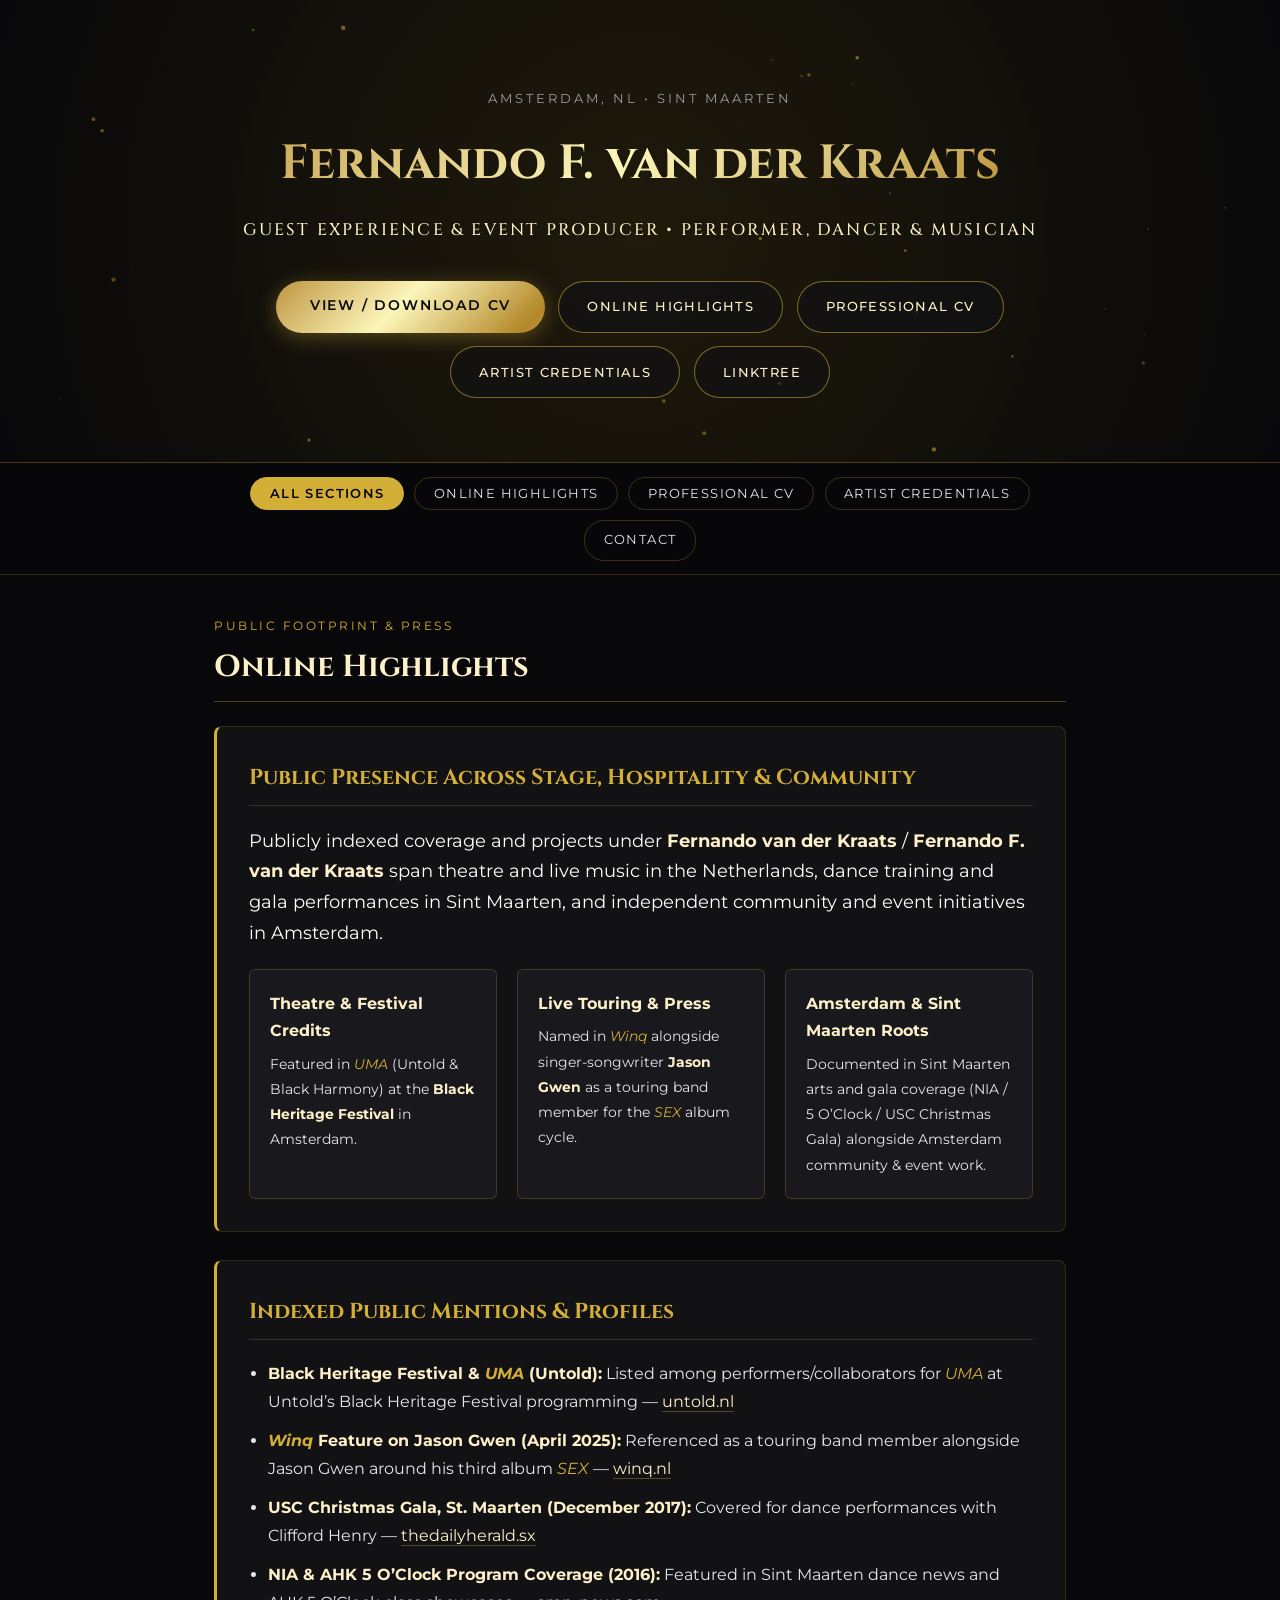
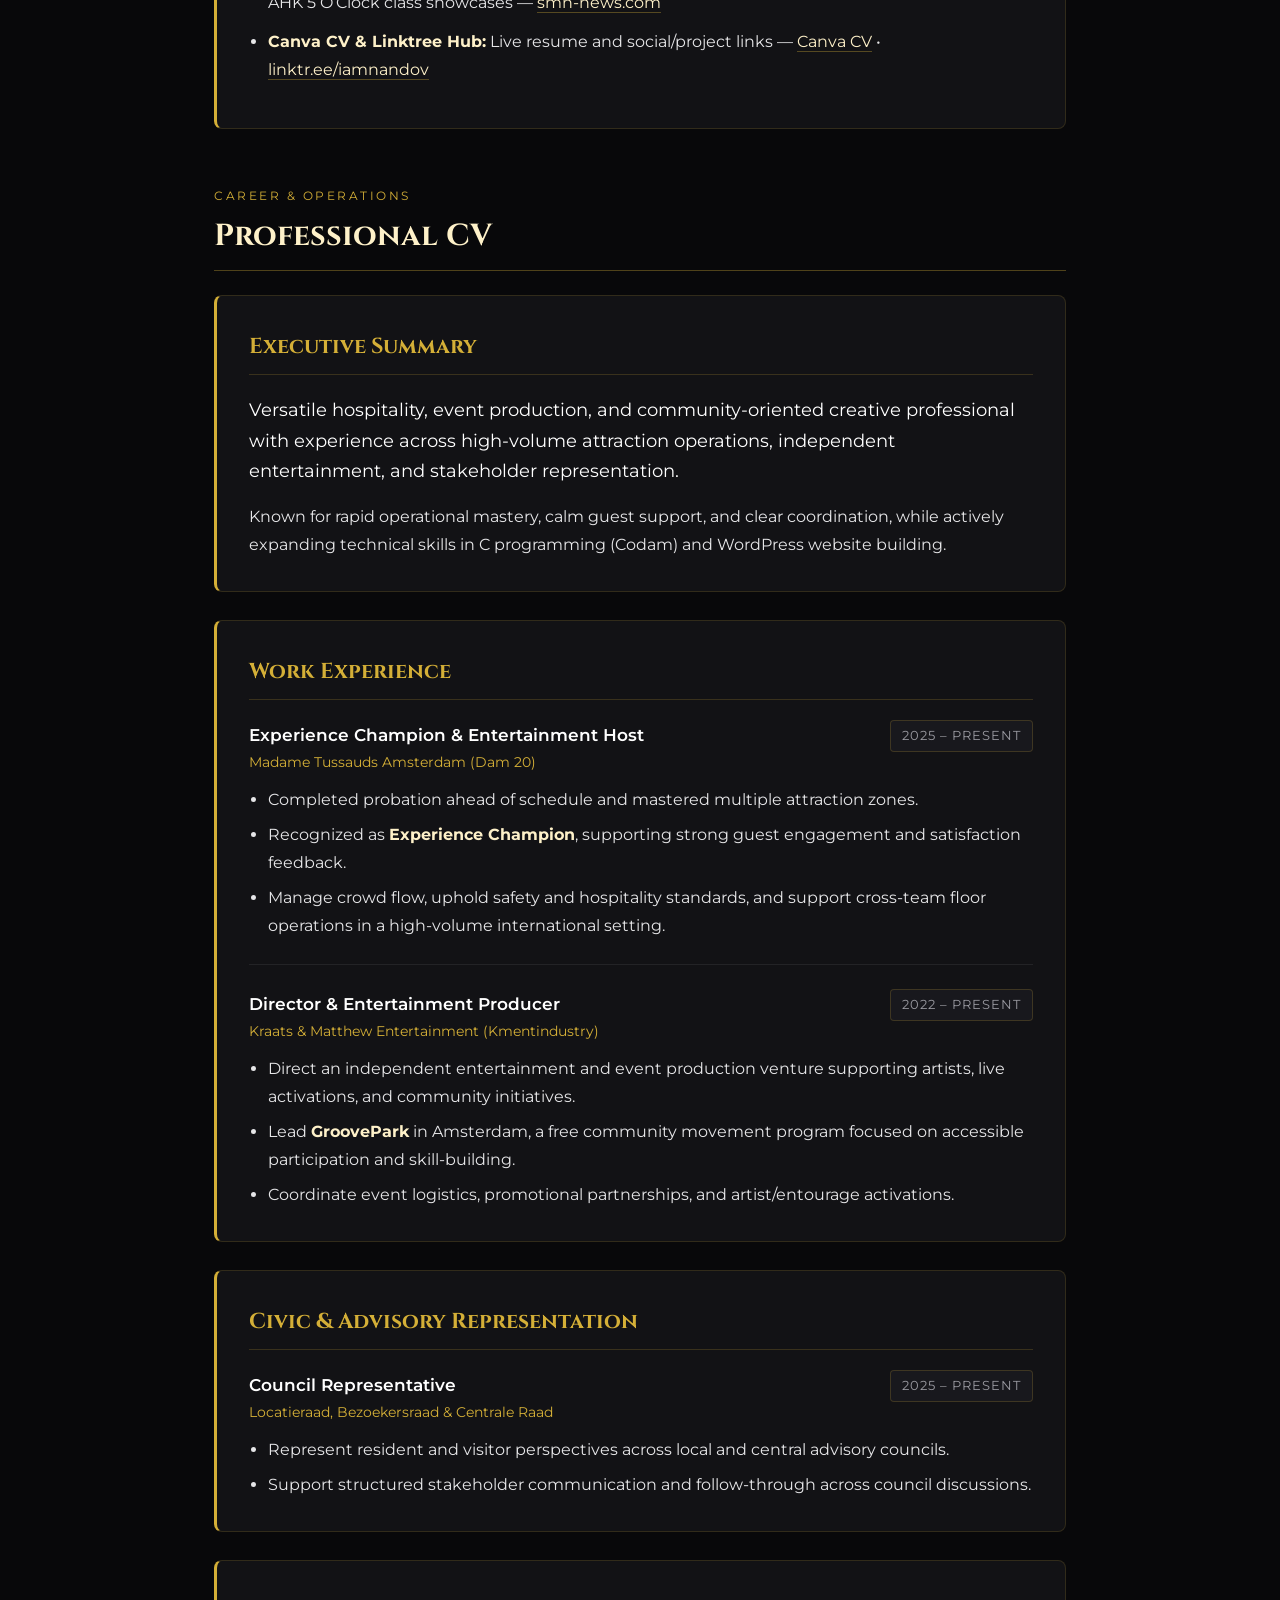
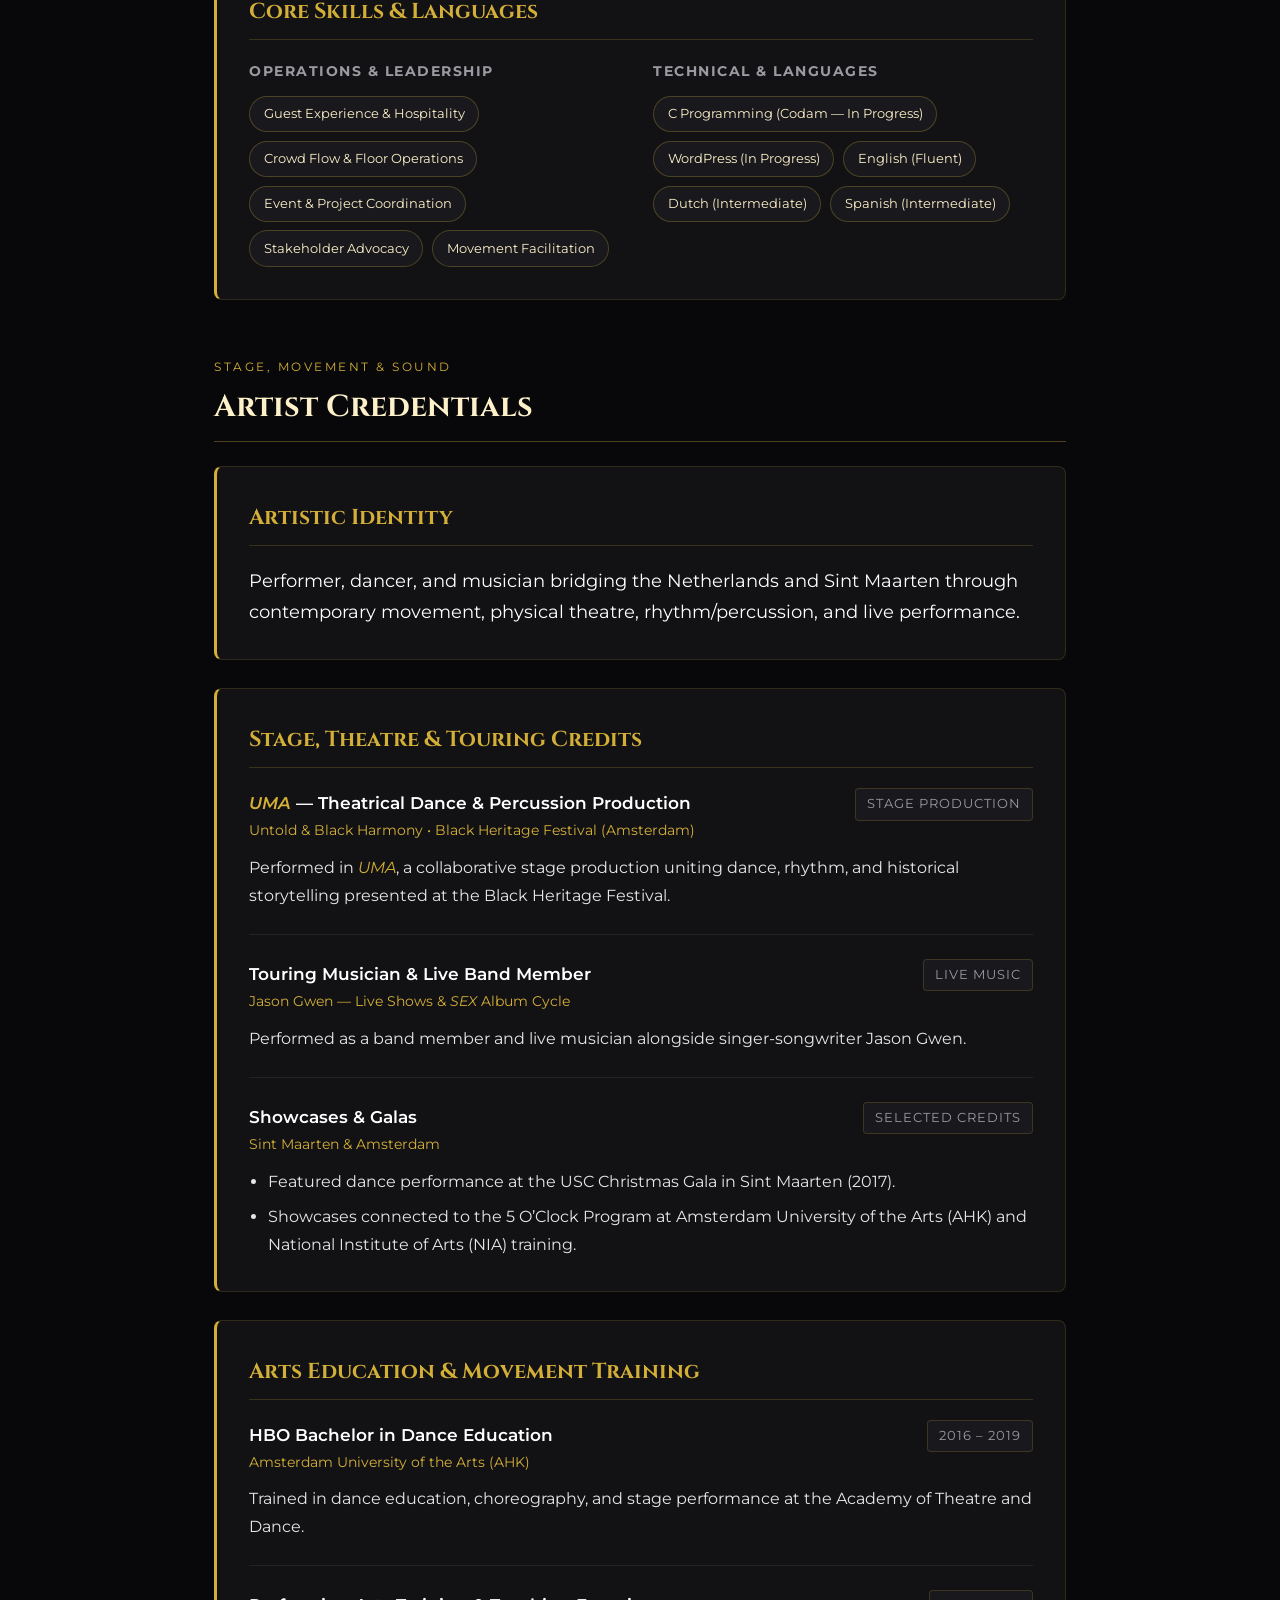
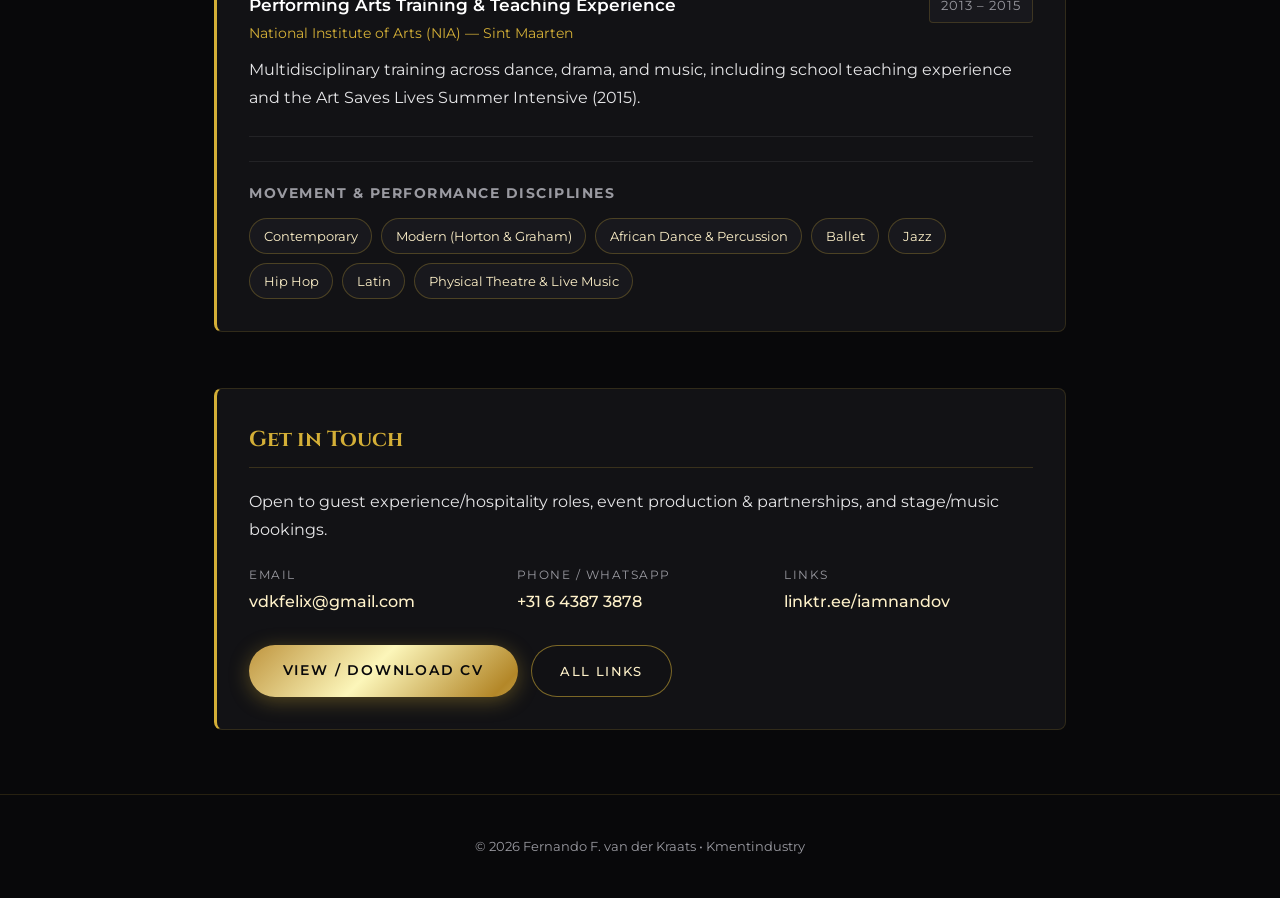
==== commit 1533831e: "Update index.html" ====
--- a/index.html
+++ b/index.html
@@ -1,841 +1,1020 @@
 <!DOCTYPE html>
 <html lang="en">
 <head>
-    <meta charset="UTF-8">
-    <meta name="viewport" content="width=device-width, initial-scale=1.0">
-    <title>Fernando F. van der Kraats | Online Presence, CV &amp; Artist Portfolio</title>
-    <meta name="description" content="Fernando F. van der Kraats — Online footprint, CV, guest experience, event production, performing arts &amp; music in Amsterdam &amp; Sint Maarten.">
-    <link rel="preconnect" href="https://fonts.googleapis.com">
-    <link rel="preconnect" href="https://fonts.gstatic.com" crossorigin>
-    <link href="https://fonts.googleapis.com/css2?family=Cinzel:wght@500;700&family=Montserrat:wght@300;400;500;600&display=swap" rel="stylesheet">
-    <style>
-        :root {
-            --bg-dark: #08080a;
-            --bg-card: #121215;
-            --bg-elevated: #18181d;
-            --gold-primary: #d4af37;
-            --gold-light: #fef1c9;
-            --gold-gradient: linear-gradient(135deg, #bf953f 0%, #fcf6ba 25%, #b38728 50%, #fbf5b7 75%, #aa771c 100%);
-            --gold-shadow: rgba(212, 175, 55, 0.35);
-            --text-primary: #e6e6e8;
-            --text-muted: #9a9aa1;
-            --font-heading: 'Cinzel', serif;
-            --font-body: 'Montserrat', sans-serif;
-        }
-
-        * {
-            box-sizing: border-box;
-            margin: 0;
-            padding: 0;
-        }
-
-        html {
-            scroll-behavior: smooth;
-        }
-
-        body {
-            background-color: var(--bg-dark);
-            color: var(--text-primary);
-            font-family: var(--font-body);
-            line-height: 1.75;
-        }
-
-        a:focus-visible,
-        button:focus-visible {
-            outline: 2px solid var(--gold-primary);
-            outline-offset: 2px;
-        }
-
-        .hero {
-            position: relative;
-            overflow: hidden;
-            padding: 5.5rem 1.5rem 4rem 1.5rem;
-            text-align: center;
-            background: radial-gradient(circle at center, rgba(35, 29, 12, 0.85) 0%, var(--bg-dark) 100%);
-            border-bottom: 1px solid rgba(212, 175, 55, 0.3);
-        }
-
-        #header-canvas {
-            position: absolute;
-            inset: 0;
-            width: 100%;
-            height: 100%;
-            z-index: 1;
-            pointer-events: none;
-        }
-
-        .header-content {
-            position: relative;
-            z-index: 2;
-            max-width: 880px;
-            margin: 0 auto;
-        }
-
-        .eyebrow {
-            font-size: 0.8rem;
-            text-transform: uppercase;
-            letter-spacing: 3px;
-            color: var(--text-muted);
-            margin-bottom: 0.75rem;
-        }
-
-        h1.shimmer-text {
-            font-family: var(--font-heading);
-            font-size: 3rem;
-            background: var(--gold-gradient);
-            background-size: 200% auto;
-            -webkit-background-clip: text;
-            -webkit-text-fill-color: transparent;
-            animation: shimmer 6s linear infinite;
-            margin-bottom: 0.6rem;
-        }
-
-        @keyframes shimmer {
-            0% { background-position: 0% center; }
-            100% { background-position: 200% center; }
-        }
-
-        h2.subtitle {
-            font-family: var(--font-heading);
-            font-size: 1.1rem;
-            color: var(--gold-light);
-            text-transform: uppercase;
-            letter-spacing: 2.5px;
-            margin-bottom: 2.2rem;
-            font-weight: 500;
-        }
-
-        .cta-group {
-            display: flex;
-            flex-wrap: wrap;
-            justify-content: center;
-            gap: 0.85rem;
-        }
-
-        .btn-gold {
-            display: inline-block;
-            padding: 0.85rem 2.1rem;
-            background: var(--gold-gradient);
-            background-size: 200% auto;
-            color: #08080a;
-            font-weight: 600;
-            font-size: 0.85rem;
-            text-decoration: none;
-            text-transform: uppercase;
-            letter-spacing: 1.8px;
-            border-radius: 30px;
-            box-shadow: 0 4px 20px var(--gold-shadow);
-            transition: all 0.35s ease;
-        }
-
-        .btn-gold:hover {
-            background-position: right center;
-            transform: translateY(-2px);
-            box-shadow: 0 8px 28px rgba(212, 175, 55, 0.55);
-        }
-
-        .btn-outline {
-            display: inline-block;
-            padding: 0.85rem 1.8rem;
-            border: 1px solid rgba(212, 175, 55, 0.55);
-            color: var(--gold-light);
-            font-weight: 500;
-            font-size: 0.85rem;
-            text-decoration: none;
-            text-transform: uppercase;
-            letter-spacing: 1.5px;
-            border-radius: 30px;
-            background: rgba(18, 18, 21, 0.7);
-            transition: all 0.35s ease;
-        }
-
-        .btn-outline:hover {
-            border-color: var(--gold-primary);
-            background: rgba(212, 175, 55, 0.12);
-            transform: translateY(-2px);
-        }
-
-        .profile-nav {
-            position: sticky;
-            top: 0;
-            z-index: 20;
-            background: rgba(8, 8, 10, 0.92);
-            backdrop-filter: blur(10px);
-            border-bottom: 1px solid rgba(212, 175, 55, 0.2);
-            padding: 0.85rem 1rem;
-        }
-
-        .nav-inner {
-            max-width: 880px;
-            margin: 0 auto;
-            display: flex;
-            flex-wrap: wrap;
-            justify-content: center;
-            align-items: center;
-            gap: 0.65rem;
-        }
-
-        .tab-btn,
-        .nav-link {
-            background: transparent;
-            border: 1px solid rgba(212, 175, 55, 0.25);
-            color: var(--text-primary);
-            font-family: var(--font-body);
-            font-size: 0.8rem;
-            text-transform: uppercase;
-            letter-spacing: 1.4px;
-            padding: 0.5rem 1.15rem;
-            border-radius: 20px;
-            cursor: pointer;
-            text-decoration: none;
-            transition: all 0.25s ease;
-        }
-
-        .tab-btn:hover,
-        .nav-link:hover {
-            border-color: var(--gold-primary);
-            color: var(--gold-light);
-        }
-
-        .tab-btn.active {
-            background: var(--gold-primary);
-            color: #08080a;
-            border-color: var(--gold-primary);
-            font-weight: 600;
-        }
-
-        .container {
-            max-width: 880px;
-            margin: 2.5rem auto 4rem auto;
-            padding: 0 1.5rem;
-        }
-
-        .profile-section {
-            margin-bottom: 3.5rem;
-            scroll-margin-top: 4.5rem;
-        }
-
-        .section-header {
-            margin-bottom: 1.5rem;
-            padding-bottom: 0.5rem;
-            border-bottom: 1px solid rgba(212, 175, 55, 0.35);
-        }
-
-        .section-tag {
-            display: block;
-            font-size: 0.75rem;
-            text-transform: uppercase;
-            letter-spacing: 2.5px;
-            color: var(--gold-primary);
-            margin-bottom: 0.2rem;
-        }
-
-        .section-header h2 {
-            font-family: var(--font-heading);
-            font-size: 1.9rem;
-            color: var(--gold-light);
-        }
-
-        .card {
-            background: var(--bg-card);
-            border: 1px solid rgba(212, 175, 55, 0.16);
-            border-left: 3px solid var(--gold-primary);
-            border-radius: 8px;
-            padding: 2rem;
-            margin-bottom: 1.75rem;
-            transition: border-color 0.3s ease, box-shadow 0.3s ease;
-        }
-
-        .card:hover {
-            border-color: var(--gold-primary);
-            box-shadow: 0 8px 30px rgba(0, 0, 0, 0.6);
-        }
-
-        h3 {
-            font-family: var(--font-heading);
-            font-size: 1.35rem;
-            color: var(--gold-primary);
-            border-bottom: 1px solid rgba(212, 175, 55, 0.2);
-            padding-bottom: 0.5rem;
-            margin-bottom: 1.25rem;
-        }
-
-        p {
-            margin-bottom: 1rem;
-        }
-
-        p:last-child {
-            margin-bottom: 0;
-        }
-
-        strong { color: var(--gold-light); }
-        em { color: var(--gold-primary); }
-
-        .intro-card .lead {
-            font-size: 1.12rem;
-            color: #ffffff;
-        }
-
-        .highlights-grid {
-            display: grid;
-            grid-template-columns: repeat(auto-fit, minmax(240px, 1fr));
-            gap: 1.25rem;
-            margin-top: 1.25rem;
-        }
-
-        .highlight-box {
-            background: var(--bg-elevated);
-            border: 1px solid rgba(212, 175, 55, 0.22);
-            border-radius: 6px;
-            padding: 1.25rem;
-        }
-
-        .highlight-box h4 {
-            font-size: 0.98rem;
-            color: var(--gold-light);
-            margin-bottom: 0.45rem;
-        }
-
-        .highlight-box p {
-            font-size: 0.9rem;
-            color: var(--text-primary);
-        }
-
-        .entry {
-            padding-bottom: 1.5rem;
-            margin-bottom: 1.5rem;
-            border-bottom: 1px solid rgba(255, 255, 255, 0.07);
-        }
-
-        .entry:last-child {
-            padding-bottom: 0;
-            margin-bottom: 0;
-            border-bottom: none;
-        }
-
-        .entry-top {
-            display: flex;
-            justify-content: space-between;
-            align-items: flex-start;
-            gap: 1rem;
-            margin-bottom: 0.65rem;
-        }
-
-        .entry h4 {
-            font-size: 1.08rem;
-            color: #ffffff;
-            font-weight: 600;
-        }
-
-        .entry .org {
-            font-size: 0.9rem;
-            color: var(--gold-primary);
-            margin-bottom: 0;
-        }
-
-        .entry .date {
-            font-size: 0.8rem;
-            text-transform: uppercase;
-            letter-spacing: 1px;
-            color: var(--text-muted);
-            white-space: nowrap;
-            background: var(--bg-elevated);
-            padding: 0.25rem 0.7rem;
-            border-radius: 4px;
-            border: 1px solid rgba(212, 175, 55, 0.2);
-        }
-
-        .entry ul {
-            padding-left: 1.2rem;
-            color: var(--text-primary);
-        }
-
-        .entry li {
-            margin-bottom: 0.45rem;
-        }
-
-        .entry li:last-child {
-            margin-bottom: 0;
-        }
-
-        .skills-grid {
-            display: grid;
-            grid-template-columns: repeat(auto-fit, minmax(260px, 1fr));
-            gap: 1.5rem;
-        }
-
-        .disciplines-group {
-            margin-top: 1.5rem;
-            padding-top: 1.25rem;
-            border-top: 1px solid rgba(255, 255, 255, 0.07);
-        }
-
-        .skill-group h4 {
-            font-size: 0.85rem;
-            text-transform: uppercase;
-            letter-spacing: 1.5px;
-            color: var(--text-muted);
-            margin-bottom: 0.75rem;
-        }
-
-        .tags {
-            display: flex;
-            flex-wrap: wrap;
-            gap: 0.55rem;
-        }
-
-        .tags span {
-            font-size: 0.82rem;
-            background: var(--bg-elevated);
-            color: var(--gold-light);
-            border: 1px solid rgba(212, 175, 55, 0.28);
-            padding: 0.35rem 0.85rem;
-            border-radius: 20px;
-        }
-
-        .contact-grid {
-            display: grid;
-            grid-template-columns: repeat(auto-fit, minmax(210px, 1fr));
-            gap: 1.2rem;
-            margin-top: 1.25rem;
-        }
-
-        .contact-grid .label {
-            display: block;
-            font-size: 0.75rem;
-            text-transform: uppercase;
-            letter-spacing: 1.5px;
-            color: var(--text-muted);
-            margin-bottom: 0.2rem;
-        }
-
-        .contact-grid a {
-            color: var(--gold-light);
-            text-decoration: none;
-            font-weight: 500;
-        }
-
-        .contact-grid a:hover {
-            color: var(--gold-primary);
-            text-decoration: underline;
-        }
-
-        .contact-cta {
-            margin-top: 1.8rem;
-            justify-content: flex-start;
-        }
-
-        footer {
-            text-align: center;
-            padding: 2.5rem 1.5rem;
-            color: var(--text-muted);
-            font-size: 0.82rem;
-            border-top: 1px solid rgba(212, 175, 55, 0.15);
-        }
-
-        @media (max-width: 768px) {
-            h1.shimmer-text { font-size: 2.1rem; }
-            h2.subtitle { font-size: 0.92rem; letter-spacing: 1.5px; }
-            .entry-top { flex-direction: column; gap: 0.35rem; }
-            .card { padding: 1.5rem; }
-            .contact-cta { justify-content: center; }
-        }
-    </style>
+  <meta charset="UTF-8" />
+  <meta name="viewport" content="width=device-width, initial-scale=1.0" />
+  <title>Fernando F. van der Kraats | Online Highlights, CV &amp; Artist Credentials</title>
+  <meta
+    name="description"
+    content="Public online highlights, Professional CV, and Artist Credentials for Fernando F. van der Kraats (Fernando van der Kraats) across Amsterdam and Sint Maarten."
+  />
+  <link rel="preconnect" href="https://fonts.googleapis.com" />
+  <link rel="preconnect" href="https://fonts.gstatic.com" crossorigin />
+  <link
+    href="https://fonts.googleapis.com/css?family=Cinzel:wght@500;700&family=Montserrat:wght@300;400;500;600&display=swap"
+    rel="stylesheet"
+  />
+  <style>
+    :root {
+      --bg-dark: #08080a;
+      --bg-card: #121215;
+      --bg-elevated: #18181d;
+      --gold-primary: #d4af37;
+      --gold-light: #fef1c9;
+      --gold-gradient: linear-gradient(
+        135deg,
+        #bf953f 0%,
+        #fcf6ba 25%,
+        #b38728 50%,
+        #fbf5b7 75%,
+        #aa771c 100%
+      );
+      --gold-shadow: rgba(212, 175, 55, 0.35);
+      --text-primary: #e6e6e8;
+      --text-muted: #9a9aa1;
+      --font-heading: 'Cinzel', serif;
+      --font-body: 'Montserrat', sans-serif;
+    }
+
+    * {
+      box-sizing: border-box;
+      margin: 0;
+      padding: 0;
+    }
+
+    html {
+      scroll-behavior: smooth;
+    }
+
+    body {
+      background-color: var(--bg-dark);
+      color: var(--text-primary);
+      font-family: var(--font-body);
+      line-height: 1.75;
+    }
+
+    a:focus-visible,
+    button:focus-visible {
+      outline: 2px solid var(--gold-primary);
+      outline-offset: 2px;
+    }
+
+    /* Hero Section */
+    .hero {
+      position: relative;
+      overflow: hidden;
+      padding: 5.5rem 1.5rem 4rem 1.5rem;
+      text-align: center;
+      background: radial-gradient(circle at center, rgba(35, 29, 12, 0.85) 0%, var(--bg-dark) 100%);
+      border-bottom: 1px solid rgba(212, 175, 55, 0.3);
+    }
+
+    #header-canvas {
+      position: absolute;
+      inset: 0;
+      width: 100%;
+      height: 100%;
+      z-index: 1;
+      pointer-events: none;
+    }
+
+    .header-content {
+      position: relative;
+      z-index: 2;
+      max-width: 900px;
+      margin: 0 auto;
+    }
+
+    .eyebrow {
+      font-size: 0.8rem;
+      text-transform: uppercase;
+      letter-spacing: 3px;
+      color: var(--text-muted);
+      margin-bottom: 0.75rem;
+    }
+
+    h1.shimmer-text {
+      font-family: var(--font-heading);
+      font-size: 3rem;
+      background: var(--gold-gradient);
+      background-size: 200% auto;
+      -webkit-background-clip: text;
+      -webkit-text-fill-color: transparent;
+      animation: shimmer 6s linear infinite;
+      margin-bottom: 0.6rem;
+    }
+
+    @keyframes shimmer {
+      0% {
+        background-position: 0% center;
+      }
+      100% {
+        background-position: 200% center;
+      }
+    }
+
+    h2.subtitle {
+      font-family: var(--font-heading);
+      font-size: 1.05rem;
+      color: var(--gold-light);
+      text-transform: uppercase;
+      letter-spacing: 2.2px;
+      margin-bottom: 2.2rem;
+      font-weight: 500;
+    }
+
+    .cta-group {
+      display: flex;
+      flex-wrap: wrap;
+      justify-content: center;
+      gap: 0.85rem;
+    }
+
+    .btn-gold {
+      display: inline-block;
+      padding: 0.85rem 2.1rem;
+      background: var(--gold-gradient);
+      background-size: 200% auto;
+      color: #08080a;
+      font-weight: 600;
+      font-size: 0.85rem;
+      text-decoration: none;
+      text-transform: uppercase;
+      letter-spacing: 1.8px;
+      border-radius: 30px;
+      box-shadow: 0 4px 20px var(--gold-shadow);
+      transition: all 0.35s ease;
+    }
+
+    .btn-gold:hover {
+      background-position: right center;
+      transform: translateY(-2px);
+      box-shadow: 0 8px 28px rgba(212, 175, 55, 0.55);
+    }
+
+    .btn-outline {
+      display: inline-block;
+      padding: 0.85rem 1.75rem;
+      border: 1px solid rgba(212, 175, 55, 0.55);
+      color: var(--gold-light);
+      font-weight: 500;
+      font-size: 0.82rem;
+      text-decoration: none;
+      text-transform: uppercase;
+      letter-spacing: 1.4px;
+      border-radius: 30px;
+      background: rgba(18, 18, 21, 0.7);
+      transition: all 0.35s ease;
+    }
+
+    .btn-outline:hover {
+      border-color: var(--gold-primary);
+      background: rgba(212, 175, 55, 0.12);
+      transform: translateY(-2px);
+    }
+
+    /* Sticky Profile Switcher Bar */
+    .profile-nav {
+      position: sticky;
+      top: 0;
+      z-index: 20;
+      background: rgba(8, 8, 10, 0.92);
+      backdrop-filter: blur(10px);
+      border-bottom: 1px solid rgba(212, 175, 55, 0.2);
+      padding: 0.85rem 1rem;
+    }
+
+    .nav-inner {
+      max-width: 900px;
+      margin: 0 auto;
+      display: flex;
+      flex-wrap: wrap;
+      justify-content: center;
+      align-items: center;
+      gap: 0.65rem;
+    }
+
+    .tab-btn,
+    .nav-link {
+      background: transparent;
+      border: 1px solid rgba(212, 175, 55, 0.25);
+      color: var(--text-primary);
+      font-family: var(--font-body);
+      font-size: 0.8rem;
+      text-transform: uppercase;
+      letter-spacing: 1.4px;
+      padding: 0.5rem 1.15rem;
+      border-radius: 20px;
+      cursor: pointer;
+      text-decoration: none;
+      transition: all 0.25s ease;
+    }
+
+    .tab-btn:hover,
+    .nav-link:hover {
+      border-color: var(--gold-primary);
+      color: var(--gold-light);
+    }
+
+    .tab-btn.active {
+      background: var(--gold-primary);
+      color: #08080a;
+      border-color: var(--gold-primary);
+      font-weight: 600;
+    }
+
+    /* Main Container & Section Headers */
+    .container {
+      max-width: 900px;
+      margin: 2.5rem auto 4rem auto;
+      padding: 0 1.5rem;
+    }
+
+    .profile-section {
+      margin-bottom: 3.5rem;
+      scroll-margin-top: 4.5rem;
+    }
+
+    .section-header {
+      margin-bottom: 1.5rem;
+      padding-bottom: 0.5rem;
+      border-bottom: 1px solid rgba(212, 175, 55, 0.35);
+    }
+
+    .section-tag {
+      display: block;
+      font-size: 0.75rem;
+      text-transform: uppercase;
+      letter-spacing: 2.5px;
+      color: var(--gold-primary);
+      margin-bottom: 0.2rem;
+    }
+
+    .section-header h2 {
+      font-family: var(--font-heading);
+      font-size: 1.9rem;
+      color: var(--gold-light);
+    }
+
+    /* Cards */
+    .card {
+      background: var(--bg-card);
+      border: 1px solid rgba(212, 175, 55, 0.16);
+      border-left: 3px solid var(--gold-primary);
+      border-radius: 8px;
+      padding: 2rem;
+      margin-bottom: 1.75rem;
+      transition: border-color 0.3s ease, box-shadow 0.3s ease;
+    }
+
+    .card:hover {
+      border-color: var(--gold-primary);
+      box-shadow: 0 8px 30px rgba(0, 0, 0, 0.6);
+    }
+
+    h3 {
+      font-family: var(--font-heading);
+      font-size: 1.35rem;
+      color: var(--gold-primary);
+      border-bottom: 1px solid rgba(212, 175, 55, 0.2);
+      padding-bottom: 0.5rem;
+      margin-bottom: 1.25rem;
+    }
+
+    p {
+      margin-bottom: 1rem;
+    }
+
+    p:last-child {
+      margin-bottom: 0;
+    }
+
+    strong {
+      color: var(--gold-light);
+    }
+
+    em {
+      color: var(--gold-primary);
+    }
+
+    .intro-card .lead {
+      font-size: 1.1rem;
+      color: #ffffff;
+    }
+
+    .highlights-grid {
+      display: grid;
+      grid-template-columns: repeat(auto-fit, minmax(240px, 1fr));
+      gap: 1.25rem;
+      margin-top: 1.25rem;
+    }
+
+    .highlight-box {
+      background: var(--bg-elevated);
+      border: 1px solid rgba(212, 175, 55, 0.22);
+      border-radius: 6px;
+      padding: 1.25rem;
+    }
+
+    .highlight-box h4 {
+      font-size: 0.98rem;
+      color: var(--gold-light);
+      margin-bottom: 0.45rem;
+    }
+
+    .highlight-box p {
+      font-size: 0.9rem;
+      color: var(--text-primary);
+    }
+
+    .pub-list {
+      padding-left: 1.2rem;
+    }
+
+    .pub-list li {
+      margin-bottom: 0.7rem;
+    }
+
+    .pub-list a {
+      color: var(--gold-light);
+      text-decoration: none;
+      border-bottom: 1px solid rgba(212, 175, 55, 0.35);
+    }
+
+    .pub-list a:hover {
+      color: var(--gold-primary);
+      border-bottom-color: var(--gold-primary);
+    }
+
+    /* Experience & Credit Entries */
+    .entry {
+      padding-bottom: 1.5rem;
+      margin-bottom: 1.5rem;
+      border-bottom: 1px solid rgba(255, 255, 255, 0.07);
+    }
+
+    .entry:last-child {
+      padding-bottom: 0;
+      margin-bottom: 0;
+      border-bottom: none;
+    }
+
+    .entry-top {
+      display: flex;
+      justify-content: space-between;
+      align-items: flex-start;
+      gap: 1rem;
+      margin-bottom: 0.65rem;
+    }
+
+    .entry h4 {
+      font-size: 1.08rem;
+      color: #ffffff;
+      font-weight: 600;
+    }
+
+    .entry .org {
+      font-size: 0.9rem;
+      color: var(--gold-primary);
+      margin-bottom: 0;
+    }
+
+    .entry .date {
+      font-size: 0.8rem;
+      text-transform: uppercase;
+      letter-spacing: 1px;
+      color: var(--text-muted);
+      white-space: nowrap;
+      background: var(--bg-elevated);
+      padding: 0.25rem 0.7rem;
+      border-radius: 4px;
+      border: 1px solid rgba(212, 175, 55, 0.2);
+    }
+
+    .entry ul {
+      padding-left: 1.2rem;
+      color: var(--text-primary);
+    }
+
+    .entry li {
+      margin-bottom: 0.45rem;
+    }
+
+    .entry li:last-child {
+      margin-bottom: 0;
+    }
+
+    /* Skill & Discipline Tags */
+    .skills-grid {
+      display: grid;
+      grid-template-columns: repeat(auto-fit, minmax(260px, 1fr));
+      gap: 1.5rem;
+    }
+
+    .disciplines-group {
+      margin-top: 1.5rem;
+      padding-top: 1.25rem;
+      border-top: 1px solid rgba(255, 255, 255, 0.07);
+    }
+
+    .skill-group h4 {
+      font-size: 0.85rem;
+      text-transform: uppercase;
+      letter-spacing: 1.5px;
+      color: var(--text-muted);
+      margin-bottom: 0.75rem;
+    }
+
+    .tags {
+      display: flex;
+      flex-wrap: wrap;
+      gap: 0.55rem;
+    }
+
+    .tags span {
+      font-size: 0.82rem;
+      background: var(--bg-elevated);
+      color: var(--gold-light);
+      border: 1px solid rgba(212, 175, 55, 0.28);
+      padding: 0.35rem 0.85rem;
+      border-radius: 20px;
+    }
+
+    /* Contact Grid */
+    .contact-grid {
+      display: grid;
+      grid-template-columns: repeat(auto-fit, minmax(210px, 1fr));
+      gap: 1.2rem;
+      margin-top: 1.25rem;
+    }
+
+    .contact-grid .label {
+      display: block;
+      font-size: 0.75rem;
+      text-transform: uppercase;
+      letter-spacing: 1.5px;
+      color: var(--text-muted);
+      margin-bottom: 0.2rem;
+    }
+
+    .contact-grid a {
+      color: var(--gold-light);
+      text-decoration: none;
+      font-weight: 500;
+    }
+
+    .contact-grid a:hover {
+      color: var(--gold-primary);
+      text-decoration: underline;
+    }
+
+    .contact-cta {
+      margin-top: 1.8rem;
+      justify-content: flex-start;
+    }
+
+    footer {
+      text-align: center;
+      padding: 2.5rem 1.5rem;
+      color: var(--text-muted);
+      font-size: 0.82rem;
+      border-top: 1px solid rgba(212, 175, 55, 0.15);
+    }
+
+    @media (max-width: 768px) {
+      h1.shimmer-text {
+        font-size: 2.1rem;
+      }
+      h2.subtitle {
+        font-size: 0.92rem;
+        letter-spacing: 1.5px;
+      }
+      .entry-top {
+        flex-direction: column;
+        gap: 0.35rem;
+      }
+      .card {
+        padding: 1.5rem;
+      }
+      .contact-cta {
+        justify-content: center;
+      }
+    }
+  </style>
 </head>
 <body>
-
-    <header class="hero">
-        <canvas id="header-canvas" aria-hidden="true"></canvas>
-        <div class="header-content">
-            <p class="eyebrow">Amsterdam, NL &bull; Sint Maarten</p>
-            <h1 class="shimmer-text">Fernando F. van der Kraats</h1>
-            <h2 class="subtitle">Guest Experience &amp; Event Producer &bull; Performer, Dancer &amp; Musician</h2>
-
-            <div class="cta-group">
-                <a href="https://www.canva.com/d/ZB6OXIXt_QIxFcS" target="_blank" rel="noopener noreferrer" class="btn-gold">View / Download CV</a>
-                <a href="#online" class="btn-outline">Online Footprint</a>
-                <a href="#professional" class="btn-outline">Professional CV</a>
-                <a href="#artist" class="btn-outline">Artist Credentials</a>
-                <a href="https://linktr.ee/iamnandov" target="_blank" rel="noopener noreferrer" class="btn-outline">Connect</a>
+  <header class="hero">
+    <canvas id="header-canvas" aria-hidden="true"></canvas>
+    <div class="header-content">
+      <p class="eyebrow">Amsterdam, NL &bull; Sint Maarten</p>
+      <h1 class="shimmer-text">Fernando F. van der Kraats</h1>
+      <h2 class="subtitle">
+        Guest Experience &amp; Event Producer &bull; Performer, Dancer &amp; Musician
+      </h2>
+      <div class="cta-group">
+        <a
+          href="https://www.canva.com/d/ZB60XIXt_QIxFcS"
+          target="_blank"
+          rel="noopener noreferrer"
+          class="btn-gold"
+          >View / Download CV</a
+        >
+        <a href="#online" class="btn-outline">Online Highlights</a>
+        <a href="#professional" class="btn-outline">Professional CV</a>
+        <a href="#artist" class="btn-outline">Artist Credentials</a>
+        <a
+          href="https://linktr.ee/iamnandov"
+          target="_blank"
+          rel="noopener noreferrer"
+          class="btn-outline"
+          >Linktree</a
+        >
+      </div>
+    </div>
+  </header>
+
+  <nav class="profile-nav" aria-label="Profile Sections">
+    <div class="nav-inner">
+      <button type="button" class="tab-btn active" data-target="all">All Sections</button>
+      <button type="button" class="tab-btn" data-target="online">Online Highlights</button>
+      <button type="button" class="tab-btn" data-target="professional">Professional CV</button>
+      <button type="button" class="tab-btn" data-target="artist">Artist Credentials</button>
+      <a href="#contact" class="nav-link">Contact</a>
+    </div>
+  </nav>
+
+  <main class="container">
+    <!-- 1. ONLINE HIGHLIGHTS (FIRST) -->
+    <section id="online" class="profile-section" data-category="online">
+      <div class="section-header">
+        <span class="section-tag">Public Footprint &amp; Press</span>
+        <h2>Online Highlights</h2>
+      </div>
+
+      <article class="card intro-card">
+        <h3>Public Presence Across Stage, Hospitality &amp; Community</h3>
+        <p class="lead">
+          Publicly indexed coverage and projects under <strong>Fernando van der Kraats</strong> /
+          <strong>Fernando F. van der Kraats</strong> span theatre and live music in the
+          Netherlands, dance training and gala performances in Sint Maarten, and independent
+          community and event initiatives in Amsterdam.
+        </p>
+
+        <div class="highlights-grid">
+          <div class="highlight-box">
+            <h4>Theatre &amp; Festival Credits</h4>
+            <p>
+              Featured in <em>UMA</em> (Untold &amp; Black Harmony) at the
+              <strong>Black Heritage Festival</strong> in Amsterdam.
+            </p>
+          </div>
+          <div class="highlight-box">
+            <h4>Live Touring &amp; Press</h4>
+            <p>
+              Named in <em>Winq</em> alongside singer-songwriter <strong>Jason Gwen</strong> as a
+              touring band member for the <em>SEX</em> album cycle.
+            </p>
+          </div>
+          <div class="highlight-box">
+            <h4>Amsterdam &amp; Sint Maarten Roots</h4>
+            <p>
+              Documented in Sint Maarten arts and gala coverage (NIA / 5 O&rsquo;Clock / USC
+              Christmas Gala) alongside Amsterdam community &amp; event work.
+            </p>
+          </div>
+        </div>
+      </article>
+
+      <article class="card">
+        <h3>Indexed Public Mentions &amp; Profiles</h3>
+        <ul class="pub-list">
+          <li>
+            <strong>Black Heritage Festival &amp; <em>UMA</em> (Untold):</strong> Listed among
+            performers/collaborators for <em>UMA</em> at Untold&rsquo;s Black Heritage Festival
+            programming —
+            <a
+              href="https://untold.nl/en/agenda/2024/openingsavond-black-heritage-festival-2024"
+              target="_blank"
+              rel="noopener noreferrer"
+              >untold.nl</a
+            >
+          </li>
+          <li>
+            <strong><em>Winq</em> Feature on Jason Gwen (April 2025):</strong> Referenced as a
+            touring band member alongside Jason Gwen around his third album <em>SEX</em> —
+            <a
+              href="https://www.winq.nl/muzikant-jason-gwen-over-zijn-derde-album-sex-mensen-zullen-zichzelf-herkennen-in-deze-nummers/294419"
+              target="_blank"
+              rel="noopener noreferrer"
+              >winq.nl</a
+            >
+          </li>
+          <li>
+            <strong>USC Christmas Gala, St. Maarten (December 2017):</strong> Covered for dance
+            performances with Clifford Henry —
+            <a
+              href="https://www.thedailyherald.sx/islands/st-maarteners-share-holiday-spirit-at-usc-christmas-gala"
+              target="_blank"
+              rel="noopener noreferrer"
+              >thedailyherald.sx</a
+            >
+          </li>
+          <li>
+            <strong>NIA &amp; AHK 5 O&rsquo;Clock Program Coverage (2016):</strong> Featured in Sint
+            Maarten dance news and AHK 5 O&rsquo;Clock class showcases —
+            <a
+              href="https://smn-news.com/st-maarten-st-martin-news/24370-national-institute-of-arts-to-travel-to-the-netherlands-with-3-dance-students.html"
+              target="_blank"
+              rel="noopener noreferrer"
+              >smn-news.com</a
+            >
+          </li>
+          <li>
+            <strong>Canva CV &amp; Linktree Hub:</strong> Live resume and social/project links —
+            <a
+              href="https://www.canva.com/d/ZB60XIXt_QIxFcS"
+              target="_blank"
+              rel="noopener noreferrer"
+              >Canva CV</a
+            >
+            &bull;
+            <a
+              href="https://linktr.ee/iamnandov"
+              target="_blank"
+              rel="noopener noreferrer"
+              >linktr.ee/iamnandov</a
+            >
+          </li>
+        </ul>
+      </article>
+    </section>
+
+    <!-- 2. PROFESSIONAL CV -->
+    <section id="professional" class="profile-section" data-category="professional">
+      <div class="section-header">
+        <span class="section-tag">Career &amp; Operations</span>
+        <h2>Professional CV</h2>
+      </div>
+
+      <article class="card intro-card">
+        <h3>Executive Summary</h3>
+        <p class="lead">
+          Versatile hospitality, event production, and community-oriented creative professional with
+          experience across high-volume attraction operations, independent entertainment, and
+          stakeholder representation.
+        </p>
+        <p>
+          Known for rapid operational mastery, calm guest support, and clear coordination, while
+          actively expanding technical skills in C programming (Codam) and WordPress website building.
+        </p>
+      </article>
+
+      <article class="card">
+        <h3>Work Experience</h3>
+
+        <div class="entry">
+          <div class="entry-top">
+            <div>
+              <h4>Experience Champion &amp; Entertainment Host</h4>
+              <p class="org">Madame Tussauds Amsterdam (Dam 20)</p>
             </div>
-        </div>
-    </header>
-
-    <nav class="profile-nav" aria-label="Profile Sections">
-        <div class="nav-inner">
-            <button type="button" class="tab-btn active" data-target="all">All Sections</button>
-            <button type="button" class="tab-btn" data-target="online">Online Presence</button>
-            <button type="button" class="tab-btn" data-target="professional">Professional CV</button>
-            <button type="button" class="tab-btn" data-target="artist">Artist Credentials</button>
-            <a href="#contact" class="nav-link">Contact</a>
-        </div>
-    </nav>
-
-    <main class="container">
-
-        <!-- SECTION 1: ONLINE FOOTPRINT & PUBLIC PROFESSIONAL OVERVIEW (FIRST IMPRESSION) -->
-        <section id="online" class="profile-section" data-category="online">
-            <div class="section-header">
-                <span class="section-tag">Public Profile &amp; Highlights</span>
-                <h2>What You&rsquo;ll Find Online Professionally</h2>
+            <span class="date">2025 &ndash; Present</span>
+          </div>
+          <ul>
+            <li>Completed probation ahead of schedule and mastered multiple attraction zones.</li>
+            <li>
+              Recognized as <strong>Experience Champion</strong>, supporting strong guest
+              engagement and satisfaction feedback.
+            </li>
+            <li>
+              Manage crowd flow, uphold safety and hospitality standards, and support cross-team
+              floor operations in a high-volume international setting.
+            </li>
+          </ul>
+        </div>
+
+        <div class="entry">
+          <div class="entry-top">
+            <div>
+              <h4>Director &amp; Entertainment Producer</h4>
+              <p class="org">Kraats &amp; Matthew Entertainment (Kmentindustry)</p>
             </div>
-
-            <article class="card intro-card visible">
-                <h3>Public Professional Snapshot</h3>
-                <p class="lead">
-                    Across hospitality, community programming, event production, and performing arts, Fernando F. van der Kraats is known for high-energy guest engagement, structured coordination, and bridging creative culture with practical execution.
-                </p>
-                <p>
-                    Below is a curated overview of his public professional footprint before moving into his formal <strong>CV</strong> and dedicated <strong>Artist Credentials</strong>.
-                </p>
-
-                <div class="highlights-grid">
-                    <div class="highlight-box">
-                        <h4>High-Volume Guest Experience</h4>
-                        <p>Recognized as an <strong>Experience Champion</strong> at Madame Tussauds Amsterdam, driving guest satisfaction, crowd flow, and cross-department floor support.</p>
-                    </div>
-                    <div class="highlight-box">
-                        <h4>Kmentindustry &amp; GroovePark</h4>
-                        <p>Founder and director behind <strong>Kmentindustry</strong> and <strong>GroovePark</strong>, bringing together live event promotion, artist/entourage coordination, and free community movement.</p>
-                    </div>
-                    <div class="highlight-box">
-                        <h4>Stage, Music &amp; Cultural Roots</h4>
-                        <p>Associated with Amsterdam and Sint Maarten arts circles—from AHK dance training and <em>UMA</em> (Untold &amp; Black Harmony) to live touring with singer-songwriter Jason Gwen[cite: 1].</p>
-                    </div>
-                </div>
-            </article>
-        </section>
-
-        <!-- SECTION 2: PROFESSIONAL / CAREER CV -->
-        <section id="professional" class="profile-section" data-category="professional">
-            <div class="section-header">
-                <span class="section-tag">Career &amp; Operations</span>
-                <h2>Professional CV</h2>
+            <span class="date">2022 &ndash; Present</span>
+          </div>
+          <ul>
+            <li>
+              Direct an independent entertainment and event production venture supporting artists,
+              live activations, and community initiatives.
+            </li>
+            <li>
+              Lead <strong>GroovePark</strong> in Amsterdam, a free community movement program focused
+              on accessible participation and skill-building.
+            </li>
+            <li>
+              Coordinate event logistics, promotional partnerships, and artist/entourage
+              activations.
+            </li>
+          </ul>
+        </div>
+      </article>
+
+      <article class="card">
+        <h3>Civic &amp; Advisory Representation</h3>
+        <div class="entry">
+          <div class="entry-top">
+            <div>
+              <h4>Council Representative</h4>
+              <p class="org">Locatieraad, Bezoekersraad &amp; Centrale Raad</p>
             </div>
-
-            <article class="card intro-card visible">
-                <h3>Executive Summary</h3>
-                <p class="lead">
-                    Versatile creative and hospitality professional with proven experience across high-volume guest experience, live event production, performing arts education, and civic advisory representation.
-                </p>
-                <p>
-                    Known for rapid operational mastery, calm problem-solving, and proactive leadership. Currently expanding technical capabilities in <strong>C programming</strong> (Codam Coding College) and <strong>WordPress web management</strong>.
-                </p>
-            </article>
-
-            <article class="card visible">
-                <h3>Work Experience</h3>
-
-                <div class="entry">
-                    <div class="entry-top">
-                        <div>
-                            <h4>Experience Champion &amp; Entertainment Host</h4>
-                            <p class="org">Madame Tussauds Amsterdam (Dam 20)</p>
-                        </div>
-                        <span class="date">2025 &ndash; Present</span>
-                    </div>
-                    <ul>
-                        <li>Completed probation ahead of schedule, demonstrating rapid mastery across multiple attraction departments.</li>
-                        <li>Ranked among top performers as <strong>Experience Champion</strong>, driving guest satisfaction survey completion and quality scores.</li>
-                        <li>Deliver engaging, high-energy guest interactions across attraction zones while managing crowd flow and maintaining strict service and safety standards.</li>
-                        <li>Support cross-departmental floor operations and resolve guest inquiries calmly in a fast-paced international environment.</li>
-                    </ul>
-                </div>
-
-                <div class="entry">
-                    <div class="entry-top">
-                        <div>
-                            <h4>Director &amp; Entertainment Producer</h4>
-                            <p class="org">Kraats &amp; Matthew Entertainment (Kmentindustry)</p>
-                        </div>
-                        <span class="date">2022 &ndash; Present</span>
-                    </div>
-                    <ul>
-                        <li>Founded and direct an independent entertainment company managing artists, live productions, event logistics, and community programmes.</li>
-                        <li>Launched and lead <strong>GroovePark</strong>, a free weekly community movement, dance, and wellness programme in Amsterdam.</li>
-                        <li>Manage artist bookings, contracts, brand partnerships, and entourage activations built around fair pay and community-first programming.</li>
-                    </ul>
-                </div>
-            </article>
-
-            <article class="card visible">
-                <h3>Civic &amp; Advisory Representation</h3>
-                <div class="entry">
-                    <div class="entry-top">
-                        <div>
-                            <h4>Council Representative</h4>
-                            <p class="org">Locatieraad, Bezoekersraad &amp; Centrale Raad</p>
-                        </div>
-                        <span class="date">2025 &ndash; Present</span>
-                    </div>
-                    <ul>
-                        <li>Represent community and visitor interests across local and central advisory councils, translating on-the-ground feedback into structured policy input.</li>
-                        <li>Coordinate stakeholder communication and follow-through across council meetings with clear governance and administrative workflows.</li>
-                    </ul>
-                </div>
-            </article>
-
-            <article class="card visible">
-                <h3>Core Skills &amp; Languages</h3>
-                <div class="skills-grid">
-                    <div class="skill-group">
-                        <h4>Operations &amp; Leadership</h4>
-                        <div class="tags">
-                            <span>Guest Experience &amp; Hospitality</span>
-                            <span>Crowd Flow &amp; Floor Operations</span>
-                            <span>Project &amp; Event Management</span>
-                            <span>Stakeholder Advocacy</span>
-                            <span>Dance &amp; Choreography</span>
-                            <span>Education &amp; Facilitation</span>
-                        </div>
-                    </div>
-                    <div class="skill-group">
-                        <h4>Technical &amp; Languages</h4>
-                        <div class="tags">
-                            <span>C Programming (Codam &mdash; In Progress)</span>
-                            <span>WordPress (In Progress)</span>
-                            <span>English (Fluent)</span>
-                            <span>Dutch (Intermediate)</span>
-                            <span>Spanish (Intermediate)</span>
-                        </div>
-                    </div>
-                </div>
-            </article>
-        </section>
-
-        <!-- SECTION 3: ARTIST CREDENTIALS -->
-        <section id="artist" class="profile-section" data-category="artist">
-            <div class="section-header">
-                <span class="section-tag">Stage, Movement &amp; Sound</span>
-                <h2>Artist Credentials</h2>
+            <span class="date">2025 &ndash; Present</span>
+          </div>
+          <ul>
+            <li>
+              Represent resident and visitor perspectives across local and central advisory councils.
+            </li>
+            <li>
+              Support structured stakeholder communication and follow-through across council
+              discussions.
+            </li>
+          </ul>
+        </div>
+      </article>
+
+      <article class="card">
+        <h3>Core Skills &amp; Languages</h3>
+        <div class="skills-grid">
+          <div class="skill-group">
+            <h4>Operations &amp; Leadership</h4>
+            <div class="tags">
+              <span>Guest Experience &amp; Hospitality</span>
+              <span>Crowd Flow &amp; Floor Operations</span>
+              <span>Event &amp; Project Coordination</span>
+              <span>Stakeholder Advocacy</span>
+              <span>Movement Facilitation</span>
             </div>
-
-            <article class="card intro-card visible">
-                <h3>Artistic Identity</h3>
-                <p class="lead">
-                    Performer, dancer, and musician rooted in the arts scenes of the Netherlands and Sint Maarten[cite: 1].
-                </p>
-                <p>
-                    Building on formal contemporary dance training, Fernando bridges physical theatre, African-diaspora rhythms, percussion, vocals, and live band performance across both independent theatre spaces and contemporary pop/soul stages[cite: 1].
-                </p>
-            </article>
-
-            <article class="card visible">
-                <h3>Stage, Theatre &amp; Touring Credits</h3>
-
-                <div class="entry">
-                    <div class="entry-top">
-                        <div>
-                            <h4><em>UMA</em> &mdash; Theatrical Dance &amp; Percussion Production</h4>
-                            <p class="org">Untold &amp; Black Harmony &bull; Black Heritage Festival (Bijlmer Parktheater, Amsterdam)[cite: 1]</p>
-                        </div>
-                        <span class="date">Stage Production</span>
-                    </div>
-                    <p>
-                        Contributed movement and musicality to <em>UMA</em>, a collaborative theatrical work exploring historical narratives and cultural heritage through dance, percussion, and ensemble synchronization[cite: 1].
-                    </p>
-                </div>
-
-                <div class="entry">
-                    <div class="entry-top">
-                        <div>
-                            <h4>Touring Musician &amp; Live Band Member</h4>
-                            <p class="org">Jason Gwen &mdash; Live Album &amp; Seasonal Tours (Netherlands)[cite: 1]</p>
-                        </div>
-                        <span class="date">Live Music</span>
-                    </div>
-                    <p>
-                        Performs as a touring band member and live musician alongside singer-songwriter Jason Gwen, bringing rhythmic accompaniment and stage presence to contemporary pop and soul lineups[cite: 1].
-                    </p>
-                </div>
-
-                <div class="entry">
-                    <div class="entry-top">
-                        <div>
-                            <h4>Institutional Showcases, Galas &amp; Interdisciplinary Collaborations</h4>
-                            <p class="org">Amsterdam &amp; Sint Maarten[cite: 1]</p>
-                        </div>
-                        <span class="date">Selected Credits</span>
-                    </div>
-                    <ul>
-                        <li>Performed in cultural dance showcases connected to Dutch institutional programmes and independent Amsterdam contemporary dance collectives[cite: 1].</li>
-                        <li>Featured performer at the <strong>USC Christmas Gala</strong> in Sint Maarten and appeared in artistic editorial features including <em>Star Magazine</em> (Maxivive).</li>
-                        <li>Early pre-professional showcase performances with the <strong>5 O&rsquo;Clock Class</strong> at the Amsterdam University of the Arts (AHK)[cite: 1].</li>
-                    </ul>
-                </div>
-            </article>
-
-            <article class="card visible">
-                <h3>Arts Education &amp; Movement Training</h3>
-
-                <div class="entry">
-                    <div class="entry-top">
-                        <div>
-                            <h4>HBO Bachelor in Dance Education</h4>
-                            <p class="org">Amsterdam University of the Arts (Amsterdamse Hogeschool voor de Kunsten / AHK)[cite: 1]</p>
-                        </div>
-                        <span class="date">2016 &ndash; 2019</span>
-                    </div>
-                    <p>Academy of Theatre and Dance training bridging dance pedagogy, choreography, physical theatre, and musicality[cite: 1].</p>
-                </div>
-
-                <div class="entry">
-                    <div class="entry-top">
-                        <div>
-                            <h4>Performing Arts &amp; Teaching Internship</h4>
-                            <p class="org">National Institute of Arts (NIA) &mdash; Sint Maarten</p>
-                        </div>
-                        <span class="date">2013 &ndash; 2015</span>
-                    </div>
-                    <p>
-                        Completed multidisciplinary performing arts training, participated in the <em>Art Saves Lives Summer Intensive</em>, and served as a Teaching Intern in Drama, Dance, and Music across multiple schools.
-                    </p>
-                </div>
-
-                <div class="skill-group disciplines-group">
-                    <h4>Movement &amp; Performance Disciplines</h4>
-                    <div class="tags">
-                        <span>Contemporary</span>
-                        <span>Modern (Horton &amp; Martha Graham)</span>
-                        <span>African Dance &amp; Percussion</span>
-                        <span>Ballet</span>
-                        <span>Jazz</span>
-                        <span>Hip Hop</span>
-                        <span>Latin</span>
-                        <span>Physical Theatre &amp; Live Instrumentation</span>
-                    </div>
-                </div>
-            </article>
-        </section>
-
-        <!-- CONTACT & CV ACCESS -->
-        <section id="contact" class="card contact-card visible">
-            <h3>Get in Touch</h3>
-            <p>Available for hospitality &amp; guest experience roles, event production, council/community initiatives, and artistic bookings.</p>
-            <div class="contact-grid">
-                <div>
-                    <span class="label">Email</span>
-                    <a href="mailto:vdkfelix@gmail.com">vdkfelix@gmail.com</a>
-                </div>
-                <div>
-                    <span class="label">Phone / WhatsApp</span>
-                    <a href="tel:+31643873878">+31 6 4387 3878</a>
-                </div>
-                <div>
-                    <span class="label">Socials &amp; Links</span>
-                    <a href="https://linktr.ee/iamnandov" target="_blank" rel="noopener noreferrer">linktr.ee/iamnandov</a>[cite: 1]
-                </div>
+          </div>
+          <div class="skill-group">
+            <h4>Technical &amp; Languages</h4>
+            <div class="tags">
+              <span>C Programming (Codam &mdash; In Progress)</span>
+              <span>WordPress (In Progress)</span>
+              <span>English (Fluent)</span>
+              <span>Dutch (Intermediate)</span>
+              <span>Spanish (Intermediate)</span>
             </div>
-            <div class="cta-group contact-cta">
-                <a href="https://www.canva.com/d/ZB6OXIXt_QIxFcS" target="_blank" rel="noopener noreferrer" class="btn-gold">View / Download CV on Canva</a>
-                <a href="https://linktr.ee/iamnandov" target="_blank" rel="noopener noreferrer" class="btn-outline">More Links</a>[cite: 1]
+          </div>
+        </div>
+      </article>
+    </section>
+
+    <!-- 3. ARTIST CREDENTIALS -->
+    <section id="artist" class="profile-section" data-category="artist">
+      <div class="section-header">
+        <span class="section-tag">Stage, Movement &amp; Sound</span>
+        <h2>Artist Credentials</h2>
+      </div>
+
+      <article class="card intro-card">
+        <h3>Artistic Identity</h3>
+        <p class="lead">
+          Performer, dancer, and musician bridging the Netherlands and Sint Maarten through
+          contemporary movement, physical theatre, rhythm/percussion, and live performance.
+        </p>
+      </article>
+
+      <article class="card">
+        <h3>Stage, Theatre &amp; Touring Credits</h3>
+
+        <div class="entry">
+          <div class="entry-top">
+            <div>
+              <h4><em>UMA</em> &mdash; Theatrical Dance &amp; Percussion Production</h4>
+              <p class="org">Untold &amp; Black Harmony &bull; Black Heritage Festival (Amsterdam)</p>
             </div>
-        </section>
-
-    </main>
-
-    <footer>
-        <p>&copy; 2026 Fernando F. van der Kraats &bull; Kmentindustry</p>
-    </footer>
-
-    <script>
-        const validFilters = ['online', 'professional', 'artist'];
-        const tabButtons = document.querySelectorAll('.tab-btn');
-        const sections = document.querySelectorAll('.profile-section');
-
-        function setFilter(filter, shouldScroll = false) {
-            tabButtons.forEach(btn => {
-                btn.classList.toggle('active', btn.dataset.target === filter);
-            });
-
-            sections.forEach(sec => {
-                sec.style.display = (filter === 'all' || sec.dataset.category === filter) ? 'block' : 'none';
-            });
-
-            if (shouldScroll && validFilters.includes(filter)) {
-                const targetEl = document.getElementById(filter);
-                if (targetEl) {
-                    targetEl.scrollIntoView({ behavior: 'smooth', block: 'start' });
-                }
-            }
+            <span class="date">Stage Production</span>
+          </div>
+          <p>
+            Performed in <em>UMA</em>, a collaborative stage production uniting dance, rhythm, and
+            historical storytelling presented at the Black Heritage Festival.
+          </p>
+        </div>
+
+        <div class="entry">
+          <div class="entry-top">
+            <div>
+              <h4>Touring Musician &amp; Live Band Member</h4>
+              <p class="org">Jason Gwen &mdash; Live Shows &amp; <em>SEX</em> Album Cycle</p>
+            </div>
+            <span class="date">Live Music</span>
+          </div>
+          <p>
+            Performed as a band member and live musician alongside singer-songwriter Jason Gwen.
+          </p>
+        </div>
+
+        <div class="entry">
+          <div class="entry-top">
+            <div>
+              <h4>Showcases &amp; Galas</h4>
+              <p class="org">Sint Maarten &amp; Amsterdam</p>
+            </div>
+            <span class="date">Selected Credits</span>
+          </div>
+          <ul>
+            <li>Featured dance performance at the USC Christmas Gala in Sint Maarten (2017).</li>
+            <li>
+              Showcases connected to the 5 O&rsquo;Clock Program at Amsterdam University of the Arts
+              (AHK) and National Institute of Arts (NIA) training.
+            </li>
+          </ul>
+        </div>
+      </article>
+
+      <article class="card">
+        <h3>Arts Education &amp; Movement Training</h3>
+
+        <div class="entry">
+          <div class="entry-top">
+            <div>
+              <h4>HBO Bachelor in Dance Education</h4>
+              <p class="org">Amsterdam University of the Arts (AHK)</p>
+            </div>
+            <span class="date">2016 &ndash; 2019</span>
+          </div>
+          <p>
+            Trained in dance education, choreography, and stage performance at the Academy of
+            Theatre and Dance.
+          </p>
+        </div>
+
+        <div class="entry">
+          <div class="entry-top">
+            <div>
+              <h4>Performing Arts Training &amp; Teaching Experience</h4>
+              <p class="org">National Institute of Arts (NIA) &mdash; Sint Maarten</p>
+            </div>
+            <span class="date">2013 &ndash; 2015</span>
+          </div>
+          <p>
+            Multidisciplinary training across dance, drama, and music, including school teaching
+            experience and the Art Saves Lives Summer Intensive (2015).
+          </p>
+        </div>
+
+        <div class="skill-group disciplines-group">
+          <h4>Movement &amp; Performance Disciplines</h4>
+          <div class="tags">
+            <span>Contemporary</span>
+            <span>Modern (Horton &amp; Graham)</span>
+            <span>African Dance &amp; Percussion</span>
+            <span>Ballet</span>
+            <span>Jazz</span>
+            <span>Hip Hop</span>
+            <span>Latin</span>
+            <span>Physical Theatre &amp; Live Music</span>
+          </div>
+        </div>
+      </article>
+    </section>
+
+    <!-- CONTACT & CV ACCESS -->
+    <section id="contact" class="card contact-card">
+      <h3>Get in Touch</h3>
+      <p>
+        Open to guest experience/hospitality roles, event production &amp; partnerships, and
+        stage/music bookings.
+      </p>
+      <div class="contact-grid">
+        <div>
+          <span class="label">Email</span>
+          <a href="mailto:vdkfelix@gmail.com">vdkfelix@gmail.com</a>
+        </div>
+        <div>
+          <span class="label">Phone / WhatsApp</span>
+          <a href="tel:+31643873878">+31 6 4387 3878</a>
+        </div>
+        <div>
+          <span class="label">Links</span>
+          <a href="https://linktr.ee/iamnandov" target="_blank" rel="noopener noreferrer"
+            >linktr.ee/iamnandov</a
+          >
+        </div>
+      </div>
+      <div class="cta-group contact-cta">
+        <a
+          href="https://www.canva.com/d/ZB60XIXt_QIxFcS"
+          target="_blank"
+          rel="noopener noreferrer"
+          class="btn-gold"
+          >View / Download CV</a
+        >
+        <a
+          href="https://linktr.ee/iamnandov"
+          target="_blank"
+          rel="noopener noreferrer"
+          class="btn-outline"
+          >All Links</a
+        >
+      </div>
+    </section>
+  </main>
+
+  <footer>
+    <p>&copy; 2026 Fernando F. van der Kraats &bull; Kmentindustry</p>
+  </footer>
+
+  <script>
+    const validFilters = ['online', 'professional', 'artist'];
+    const tabButtons = document.querySelectorAll('.tab-btn');
+    const sections = document.querySelectorAll('.profile-section');
+
+    function setFilter(filter, shouldScroll = false) {
+      tabButtons.forEach((btn) => {
+        btn.classList.toggle('active', btn.dataset.target === filter);
+      });
+      sections.forEach((sec) => {
+        sec.style.display =
+          filter === 'all' || sec.dataset.category === filter ? 'block' : 'none';
+      });
+      if (shouldScroll && validFilters.includes(filter)) {
+        const targetEl = document.getElementById(filter);
+        if (targetEl) {
+          targetEl.scrollIntoView({ behavior: 'smooth', block: 'start' });
         }
-
-        tabButtons.forEach(btn => {
-            btn.addEventListener('click', () => {
-                const target = btn.dataset.target;
-                setFilter(target, false);
-                if (validFilters.includes(target)) {
-                    history.replaceState(null, '', '#' + target);
-                } else {
-                    history.replaceState(null, '', window.location.pathname + window.location.search);
-                }
-            });
+      }
+    }
+
+    tabButtons.forEach((btn) => {
+      btn.addEventListener('click', () => {
+        const target = btn.dataset.target;
+        setFilter(target, false);
+        if (validFilters.includes(target)) {
+          history.replaceState(null, '', '#' + target);
+        } else {
+          history.replaceState(null, '', window.location.pathname + window.location.search);
+        }
+      });
+    });
+
+    document.querySelectorAll('.hero .btn-outline[href^="#"]').forEach((link) => {
+      link.addEventListener('click', (e) => {
+        const target = link.getAttribute('href').replace('#', '');
+        if (validFilters.includes(target)) {
+          e.preventDefault();
+          setFilter(target, true);
+          history.replaceState(null, '', '#' + target);
+        }
+      });
+    });
+
+    window.addEventListener('DOMContentLoaded', () => {
+      const hash = window.location.hash.replace('#', '');
+      if (validFilters.includes(hash)) {
+        setFilter(hash, false);
+      }
+    });
+
+    const canvas = document.getElementById('header-canvas');
+    const ctx = canvas ? canvas.getContext('2d') : null;
+    if (canvas && ctx) {
+      let particles = [];
+      function initParticles() {
+        particles = [];
+        for (let i = 0; i < 38; i++) {
+          particles.push({
+            x: Math.random() * canvas.width,
+            y: Math.random() * canvas.height,
+            r: Math.random() * 1.8 + 0.5,
+            dx: (Math.random() - 0.5) * 0.3,
+            dy: (Math.random() - 0.5) * 0.3,
+            alpha: Math.random() * 0.5 + 0.15,
+          });
+        }
+      }
+      function resizeCanvas() {
+        canvas.width = canvas.offsetWidth;
+        canvas.height = canvas.offsetHeight;
+        initParticles();
+      }
+      window.addEventListener('resize', resizeCanvas);
+      resizeCanvas();
+
+      function animateParticles() {
+        ctx.clearRect(0, 0, canvas.width, canvas.height);
+        particles.forEach((p) => {
+          p.x += p.dx;
+          p.y += p.dy;
+          if (p.x < 0 || p.x > canvas.width) p.dx *= -1;
+          if (p.y < 0 || p.y > canvas.height) p.dy *= -1;
+          ctx.beginPath();
+          ctx.arc(p.x, p.y, p.r, 0, Math.PI * 2);
+          ctx.fillStyle = `rgba(212, 175, 55, ${p.alpha})`;
+          ctx.fill();
         });
-
-        document.querySelectorAll('.hero .btn-outline[href^="#"]').forEach(link => {
-            link.addEventListener('click', (e) => {
-                const target = link.getAttribute('href').replace('#', '');
-                if (validFilters.includes(target)) {
-                    e.preventDefault();
-                    setFilter(target, true);
-                    history.replaceState(null, '', '#' + target);
-                }
-            });
-        });
-
-        window.addEventListener('DOMContentLoaded', () => {
-            const hash = window.location.hash.replace('#', '');
-            if (validFilters.includes(hash)) {
-                setFilter(hash, false);
-            }
-        });
-
-        const canvas = document.getElementById('header-canvas');
-        const ctx = canvas ? canvas.getContext('2d') : null;
-
-        if (canvas && ctx) {
-            let particles = [];
-
-            function initParticles() {
-                particles = [];
-                for (let i = 0; i < 38; i++) {
-                    particles.push({
-                        x: Math.random() * canvas.width,
-                        y: Math.random() * canvas.height,
-                        r: Math.random() * 1.8 + 0.5,
-                        dx: (Math.random() - 0.5) * 0.3,
-                        dy: (Math.random() - 0.5) * 0.3,
-                        alpha: Math.random() * 0.5 + 0.15
-                    });
-                }
-            }
-
-            function resizeCanvas() {
-                canvas.width = canvas.offsetWidth;
-                canvas.height = canvas.offsetHeight;
-                initParticles();
-            }
-
-            window.addEventListener('resize', resizeCanvas);
-            resizeCanvas();
-
-            function animateParticles() {
-                ctx.clearRect(0, 0, canvas.width, canvas.height);
-                particles.forEach(p => {
-                    p.x += p.dx;
-                    p.y += p.dy;
-                    if (p.x < 0 || p.x > canvas.width) p.dx *= -1;
-                    if (p.y < 0 || p.y > canvas.height) p.dy *= -1;
-                    ctx.beginPath();
-                    ctx.arc(p.x, p.y, p.r, 0, Math.PI * 2);
-                    ctx.fillStyle = `rgba(212, 175, 55, ${p.alpha})`;
-                    ctx.fill();
-                });
-                requestAnimationFrame(animateParticles);
-            }
-
-            animateParticles();
-        }
-    </script>
+        requestAnimationFrame(animateParticles);
+      }
+      animateParticles();
+    }
+  </script>
 </body>
 </html>
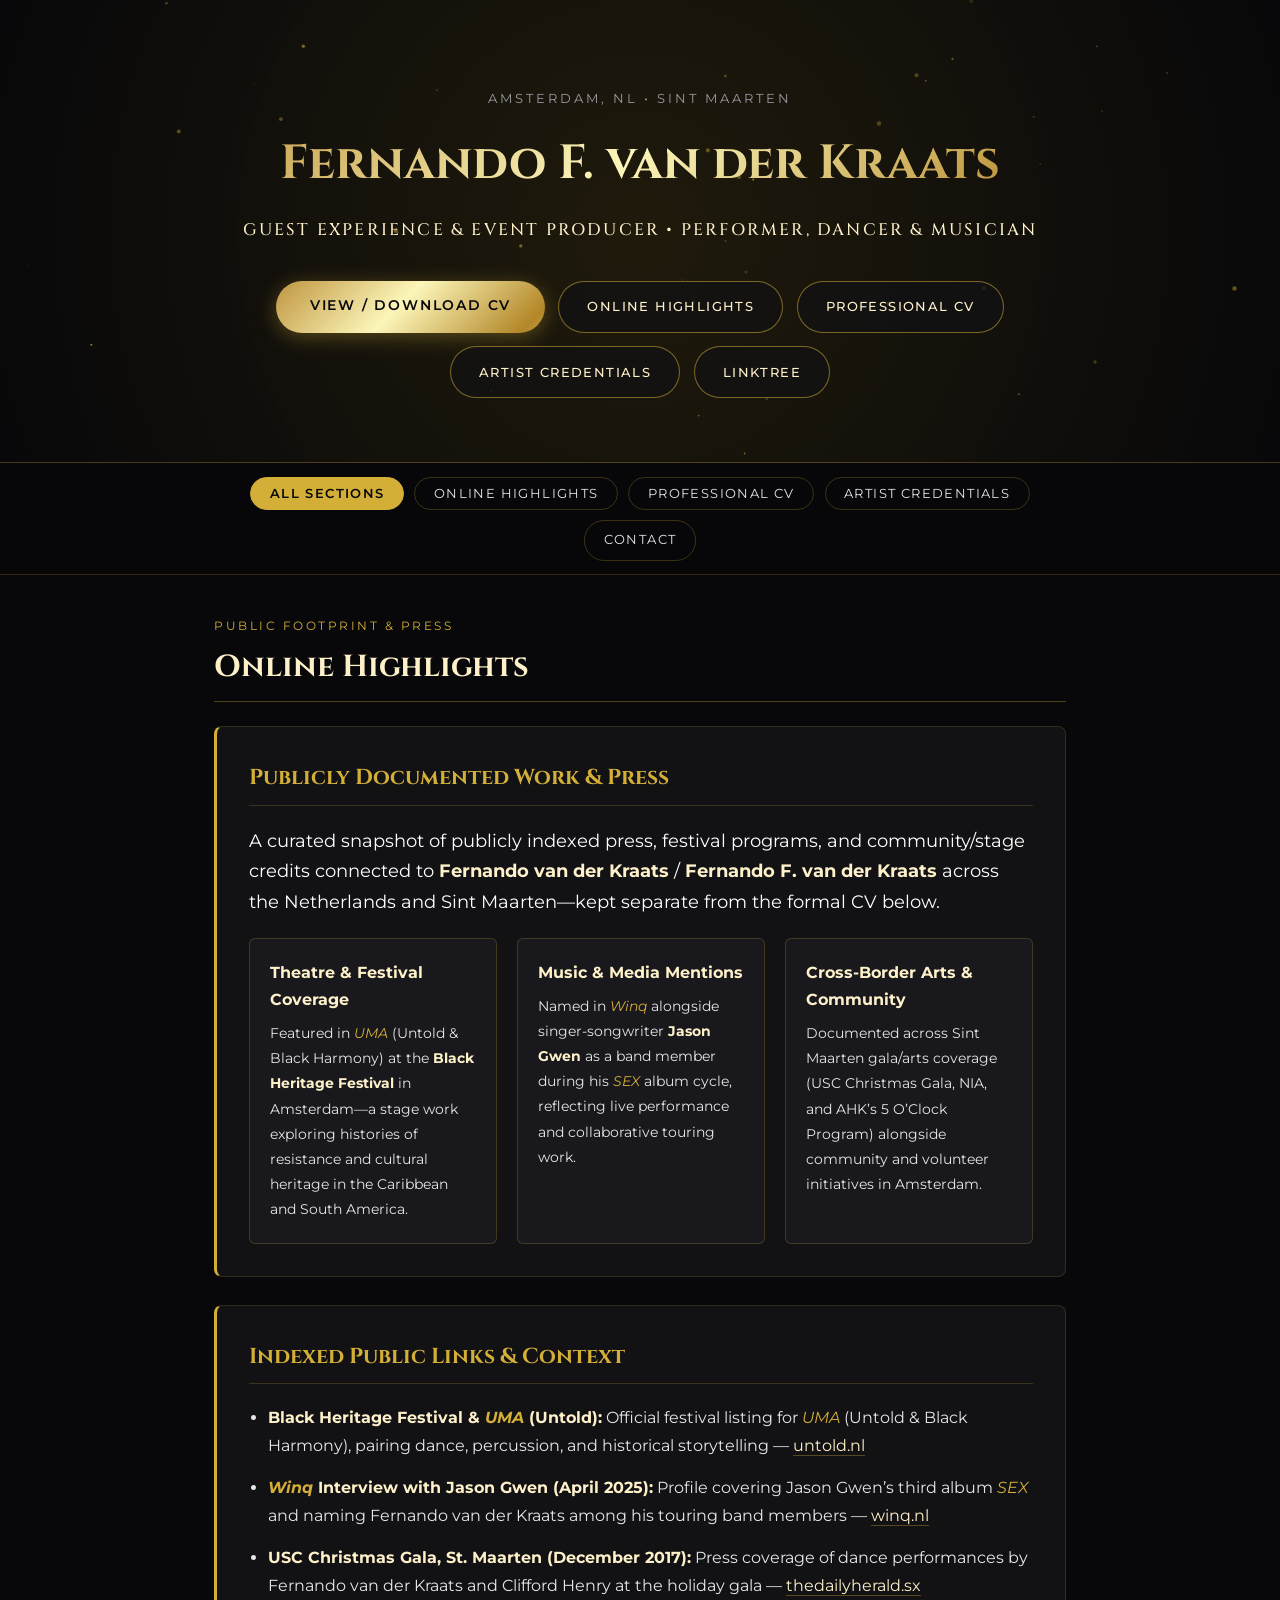
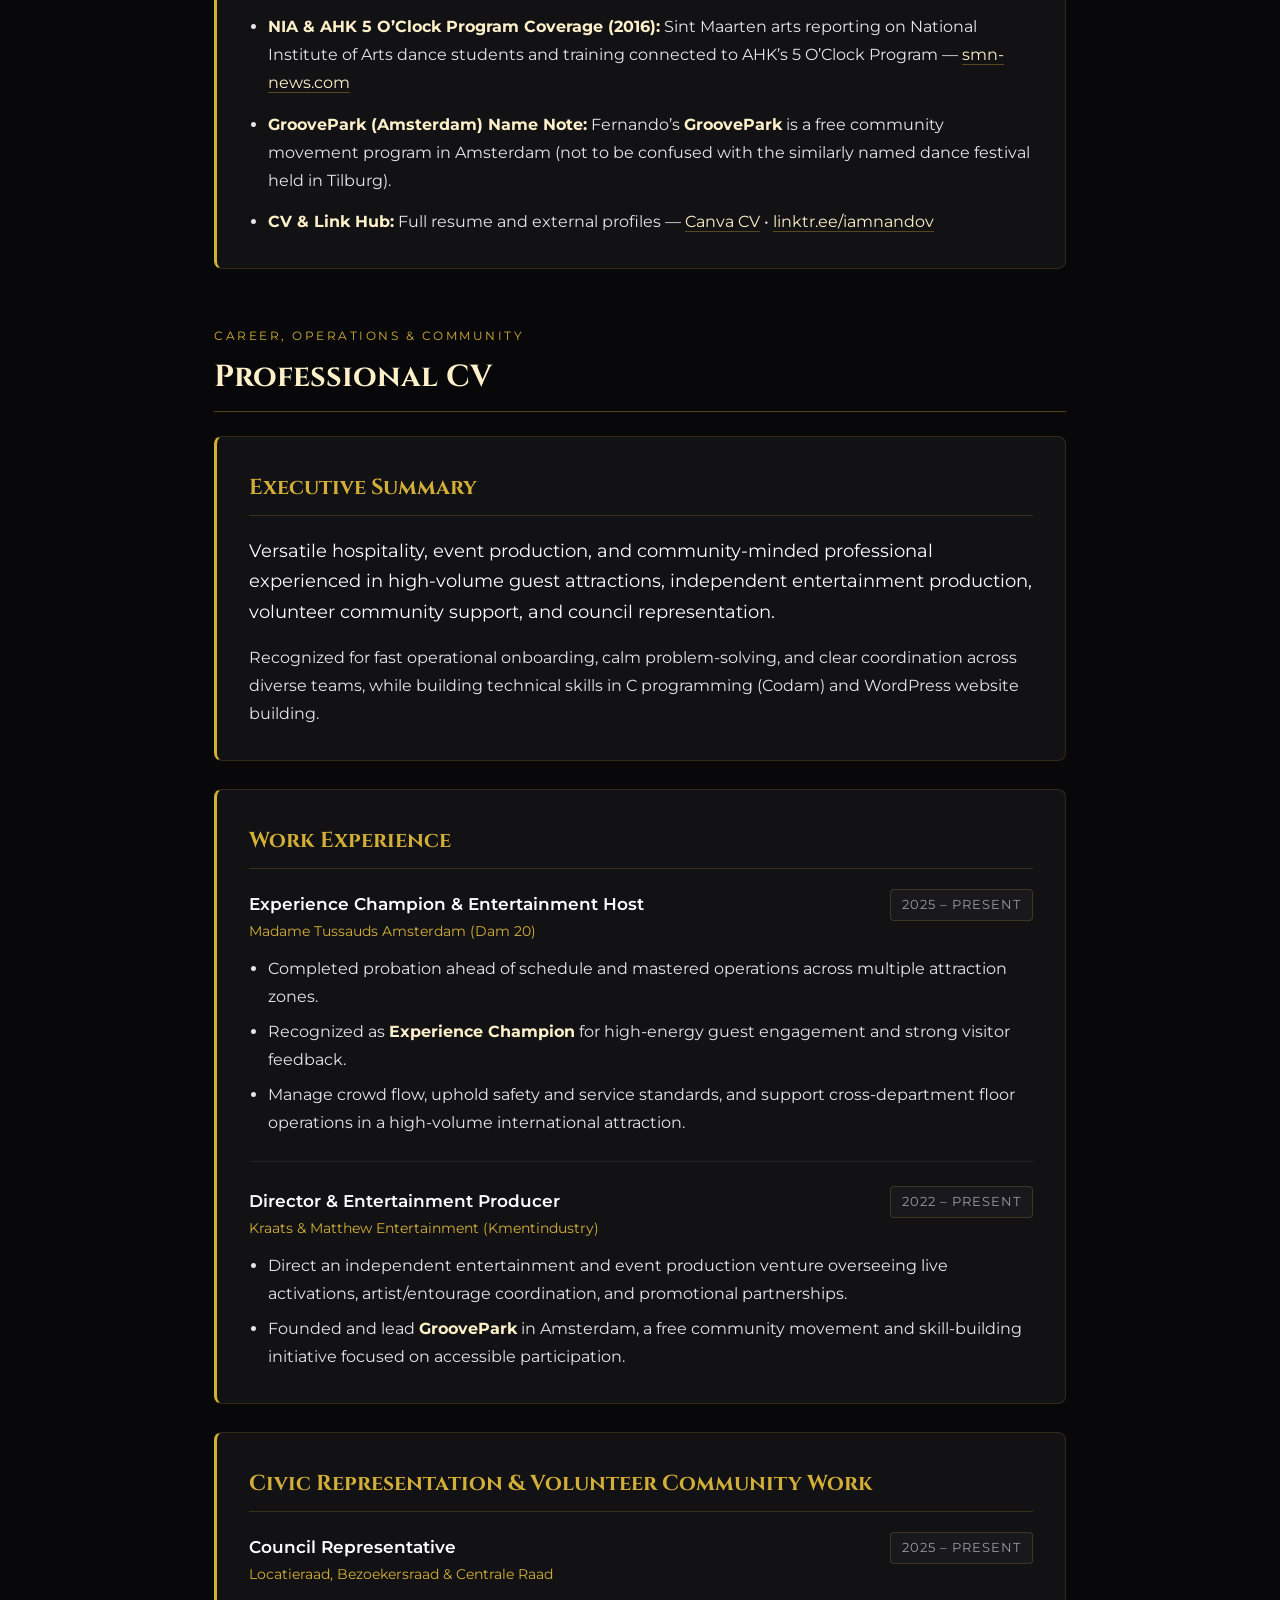
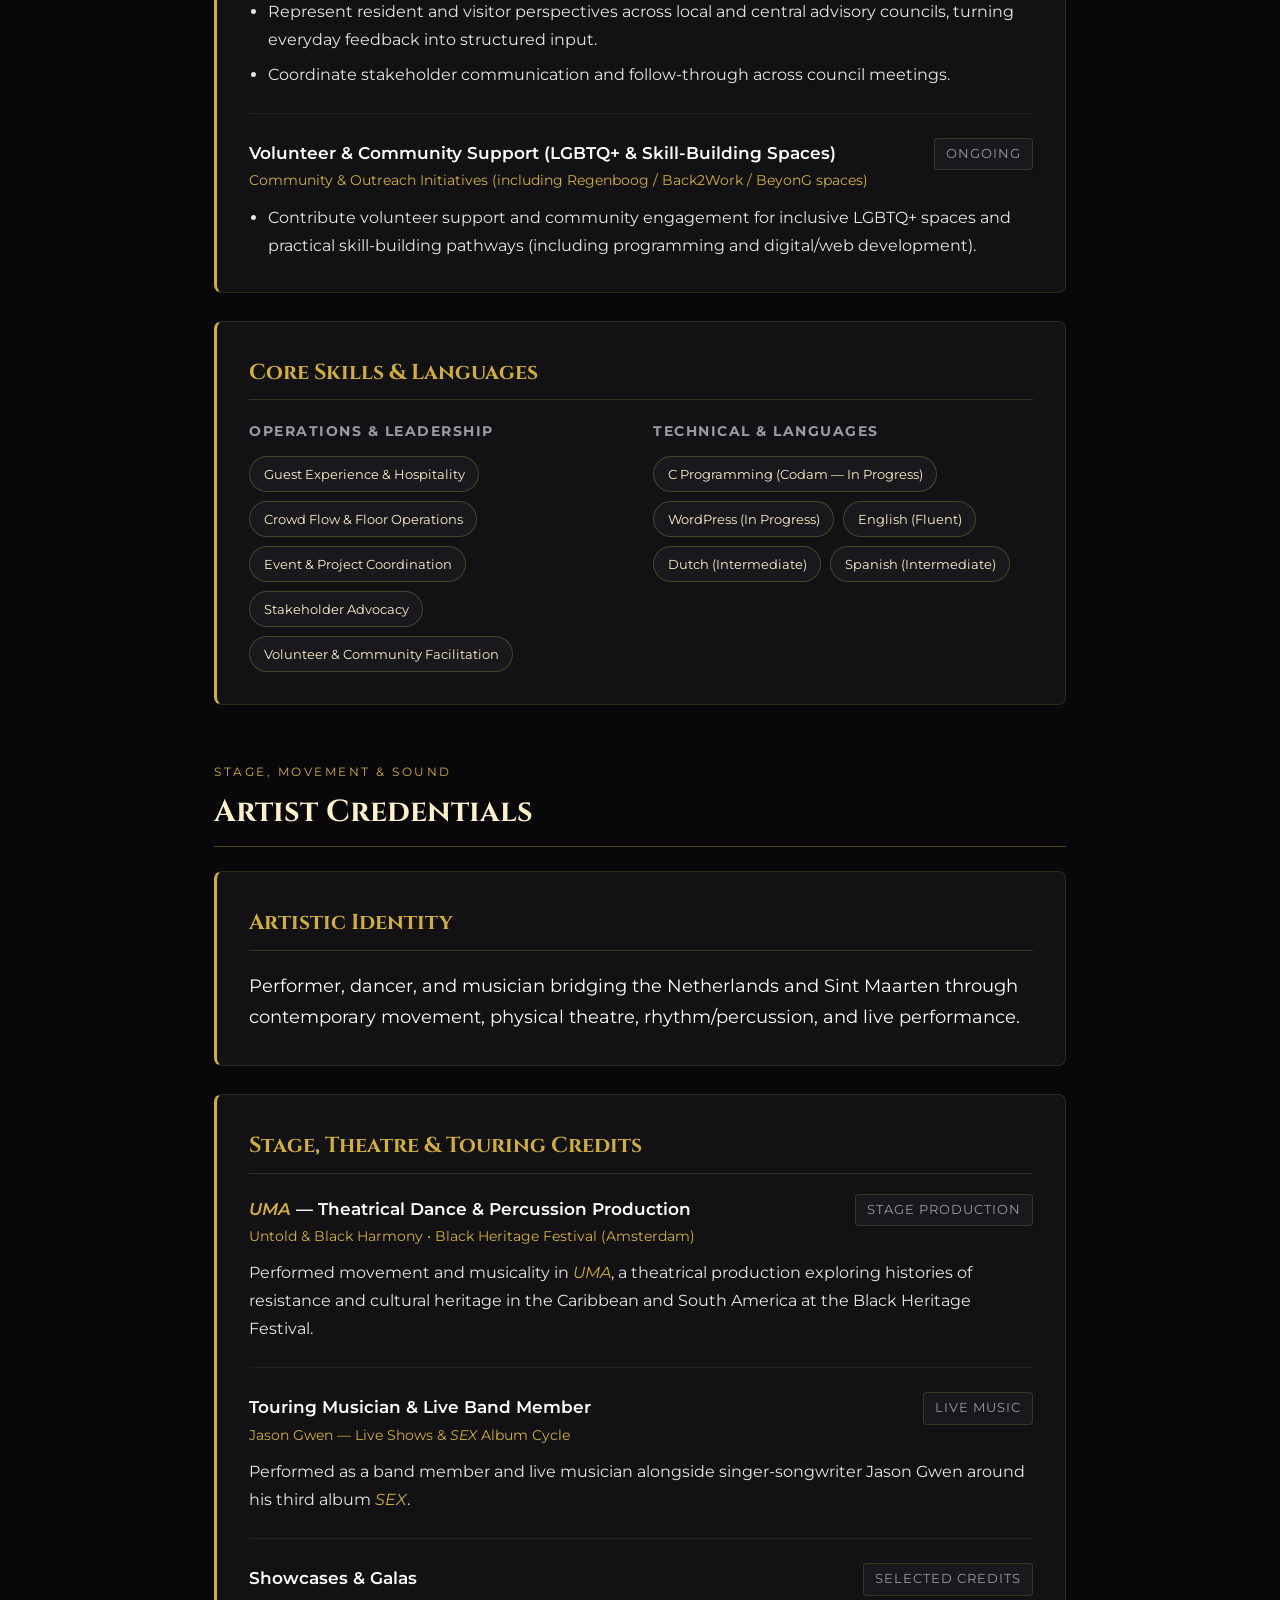
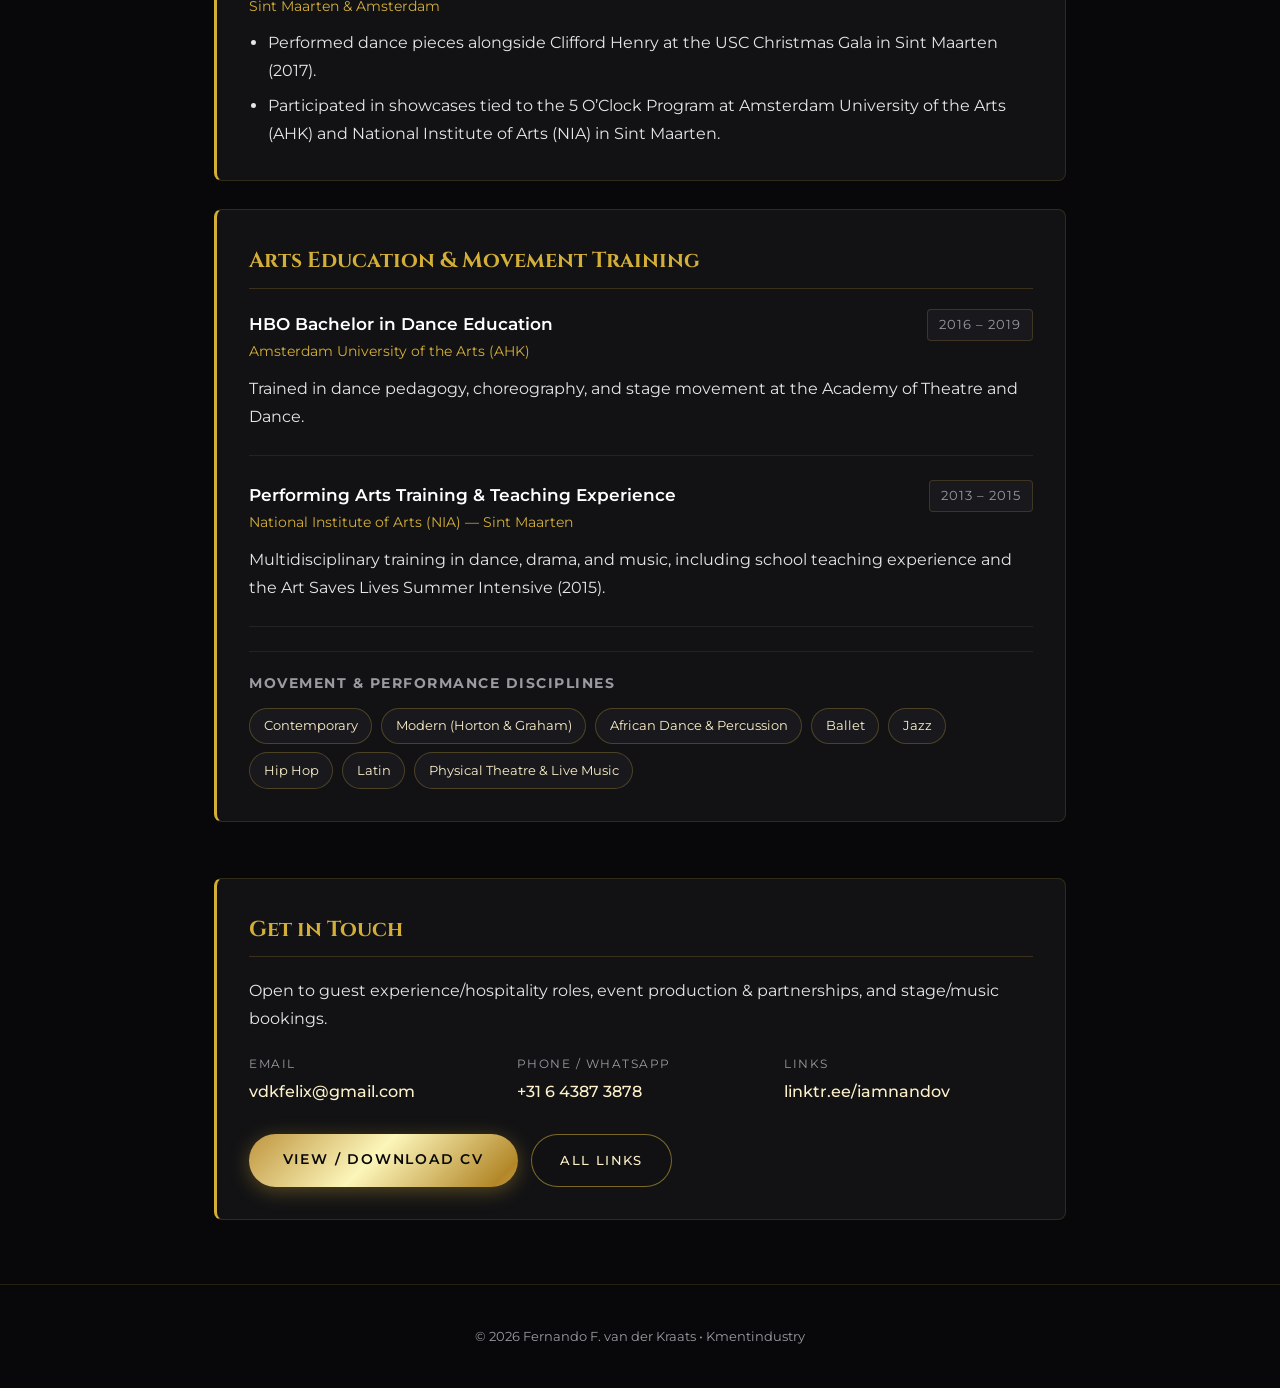
==== commit ff8bf427: "Update index.html" ====
--- a/index.html
+++ b/index.html
@@ -332,7 +332,11 @@
     }
 
     .pub-list li {
-      margin-bottom: 0.7rem;
+      margin-bottom: 0.85rem;
+    }
+
+    .pub-list li:last-child {
+      margin-bottom: 0;
     }
 
     .pub-list a {
@@ -552,46 +556,49 @@
       </div>
 
       <article class="card intro-card">
-        <h3>Public Presence Across Stage, Hospitality &amp; Community</h3>
+        <h3>Publicly Documented Work &amp; Press</h3>
         <p class="lead">
-          Publicly indexed coverage and projects under <strong>Fernando van der Kraats</strong> /
-          <strong>Fernando F. van der Kraats</strong> span theatre and live music in the
-          Netherlands, dance training and gala performances in Sint Maarten, and independent
-          community and event initiatives in Amsterdam.
+          A curated snapshot of publicly indexed press, festival programs, and community/stage
+          credits connected to <strong>Fernando van der Kraats</strong> /
+          <strong>Fernando F. van der Kraats</strong> across the Netherlands and Sint Maarten—kept
+          separate from the formal CV below.
         </p>
 
         <div class="highlights-grid">
           <div class="highlight-box">
-            <h4>Theatre &amp; Festival Credits</h4>
+            <h4>Theatre &amp; Festival Coverage</h4>
             <p>
               Featured in <em>UMA</em> (Untold &amp; Black Harmony) at the
-              <strong>Black Heritage Festival</strong> in Amsterdam.
+              <strong>Black Heritage Festival</strong> in Amsterdam—a stage work exploring histories
+              of resistance and cultural heritage in the Caribbean and South America.
             </p>
           </div>
           <div class="highlight-box">
-            <h4>Live Touring &amp; Press</h4>
+            <h4>Music &amp; Media Mentions</h4>
             <p>
               Named in <em>Winq</em> alongside singer-songwriter <strong>Jason Gwen</strong> as a
-              touring band member for the <em>SEX</em> album cycle.
+              band member during his <em>SEX</em> album cycle, reflecting live performance and
+              collaborative touring work.
             </p>
           </div>
           <div class="highlight-box">
-            <h4>Amsterdam &amp; Sint Maarten Roots</h4>
+            <h4>Cross-Border Arts &amp; Community</h4>
             <p>
-              Documented in Sint Maarten arts and gala coverage (NIA / 5 O&rsquo;Clock / USC
-              Christmas Gala) alongside Amsterdam community &amp; event work.
+              Documented across Sint Maarten gala/arts coverage (USC Christmas Gala, NIA, and
+              AHK&rsquo;s 5 O&rsquo;Clock Program) alongside community and volunteer initiatives in
+              Amsterdam.
             </p>
           </div>
         </div>
       </article>
 
       <article class="card">
-        <h3>Indexed Public Mentions &amp; Profiles</h3>
+        <h3>Indexed Public Links &amp; Context</h3>
         <ul class="pub-list">
           <li>
-            <strong>Black Heritage Festival &amp; <em>UMA</em> (Untold):</strong> Listed among
-            performers/collaborators for <em>UMA</em> at Untold&rsquo;s Black Heritage Festival
-            programming —
+            <strong>Black Heritage Festival &amp; <em>UMA</em> (Untold):</strong> Official festival
+            listing for <em>UMA</em> (Untold &amp; Black Harmony), pairing dance, percussion, and
+            historical storytelling —
             <a
               href="https://untold.nl/en/agenda/2024/openingsavond-black-heritage-festival-2024"
               target="_blank"
@@ -600,8 +607,9 @@
             >
           </li>
           <li>
-            <strong><em>Winq</em> Feature on Jason Gwen (April 2025):</strong> Referenced as a
-            touring band member alongside Jason Gwen around his third album <em>SEX</em> —
+            <strong><em>Winq</em> Interview with Jason Gwen (April 2025):</strong> Profile covering
+            Jason Gwen&rsquo;s third album <em>SEX</em> and naming Fernando van der Kraats among his
+            touring band members —
             <a
               href="https://www.winq.nl/muzikant-jason-gwen-over-zijn-derde-album-sex-mensen-zullen-zichzelf-herkennen-in-deze-nummers/294419"
               target="_blank"
@@ -610,8 +618,8 @@
             >
           </li>
           <li>
-            <strong>USC Christmas Gala, St. Maarten (December 2017):</strong> Covered for dance
-            performances with Clifford Henry —
+            <strong>USC Christmas Gala, St. Maarten (December 2017):</strong> Press coverage of
+            dance performances by Fernando van der Kraats and Clifford Henry at the holiday gala —
             <a
               href="https://www.thedailyherald.sx/islands/st-maarteners-share-holiday-spirit-at-usc-christmas-gala"
               target="_blank"
@@ -620,8 +628,9 @@
             >
           </li>
           <li>
-            <strong>NIA &amp; AHK 5 O&rsquo;Clock Program Coverage (2016):</strong> Featured in Sint
-            Maarten dance news and AHK 5 O&rsquo;Clock class showcases —
+            <strong>NIA &amp; AHK 5 O&rsquo;Clock Program Coverage (2016):</strong> Sint Maarten
+            arts reporting on National Institute of Arts dance students and training connected to
+            AHK&rsquo;s 5 O&rsquo;Clock Program —
             <a
               href="https://smn-news.com/st-maarten-st-martin-news/24370-national-institute-of-arts-to-travel-to-the-netherlands-with-3-dance-students.html"
               target="_blank"
@@ -630,7 +639,12 @@
             >
           </li>
           <li>
-            <strong>Canva CV &amp; Linktree Hub:</strong> Live resume and social/project links —
+            <strong>GroovePark (Amsterdam) Name Note:</strong> Fernando&rsquo;s
+            <strong>GroovePark</strong> is a free community movement program in Amsterdam (not to
+            be confused with the similarly named dance festival held in Tilburg).
+          </li>
+          <li>
+            <strong>CV &amp; Link Hub:</strong> Full resume and external profiles —
             <a
               href="https://www.canva.com/d/ZB60XIXt_QIxFcS"
               target="_blank"
@@ -649,23 +663,24 @@
       </article>
     </section>
 
-    <!-- 2. PROFESSIONAL CV -->
+    <!-- 2. PROFESSIONAL CV (SECOND) -->
     <section id="professional" class="profile-section" data-category="professional">
       <div class="section-header">
-        <span class="section-tag">Career &amp; Operations</span>
+        <span class="section-tag">Career, Operations &amp; Community</span>
         <h2>Professional CV</h2>
       </div>
 
       <article class="card intro-card">
         <h3>Executive Summary</h3>
         <p class="lead">
-          Versatile hospitality, event production, and community-oriented creative professional with
-          experience across high-volume attraction operations, independent entertainment, and
-          stakeholder representation.
+          Versatile hospitality, event production, and community-minded professional experienced in
+          high-volume guest attractions, independent entertainment production, volunteer
+          community support, and council representation.
         </p>
         <p>
-          Known for rapid operational mastery, calm guest support, and clear coordination, while
-          actively expanding technical skills in C programming (Codam) and WordPress website building.
+          Recognized for fast operational onboarding, calm problem-solving, and clear
+          coordination across diverse teams, while building technical skills in C programming
+          (Codam) and WordPress website building.
         </p>
       </article>
 
@@ -681,14 +696,17 @@
             <span class="date">2025 &ndash; Present</span>
           </div>
           <ul>
-            <li>Completed probation ahead of schedule and mastered multiple attraction zones.</li>
             <li>
-              Recognized as <strong>Experience Champion</strong>, supporting strong guest
-              engagement and satisfaction feedback.
+              Completed probation ahead of schedule and mastered operations across multiple
+              attraction zones.
             </li>
             <li>
-              Manage crowd flow, uphold safety and hospitality standards, and support cross-team
-              floor operations in a high-volume international setting.
+              Recognized as <strong>Experience Champion</strong> for high-energy guest engagement
+              and strong visitor feedback.
+            </li>
+            <li>
+              Manage crowd flow, uphold safety and service standards, and support cross-department
+              floor operations in a high-volume international attraction.
             </li>
           </ul>
         </div>
@@ -703,23 +721,20 @@
           </div>
           <ul>
             <li>
-              Direct an independent entertainment and event production venture supporting artists,
-              live activations, and community initiatives.
+              Direct an independent entertainment and event production venture overseeing live
+              activations, artist/entourage coordination, and promotional partnerships.
             </li>
             <li>
-              Lead <strong>GroovePark</strong> in Amsterdam, a free community movement program focused
-              on accessible participation and skill-building.
-            </li>
-            <li>
-              Coordinate event logistics, promotional partnerships, and artist/entourage
-              activations.
+              Founded and lead <strong>GroovePark</strong> in Amsterdam, a free community movement
+              and skill-building initiative focused on accessible participation.
             </li>
           </ul>
         </div>
       </article>
 
       <article class="card">
-        <h3>Civic &amp; Advisory Representation</h3>
+        <h3>Civic Representation &amp; Volunteer Community Work</h3>
+
         <div class="entry">
           <div class="entry-top">
             <div>
@@ -730,11 +745,27 @@
           </div>
           <ul>
             <li>
-              Represent resident and visitor perspectives across local and central advisory councils.
+              Represent resident and visitor perspectives across local and central advisory councils,
+              turning everyday feedback into structured input.
             </li>
             <li>
-              Support structured stakeholder communication and follow-through across council
-              discussions.
+              Coordinate stakeholder communication and follow-through across council meetings.
+            </li>
+          </ul>
+        </div>
+
+        <div class="entry">
+          <div class="entry-top">
+            <div>
+              <h4>Volunteer &amp; Community Support (LGBTQ+ &amp; Skill-Building Spaces)</h4>
+              <p class="org">Community &amp; Outreach Initiatives (including Regenboog / Back2Work / BeyonG spaces)</p>
+            </div>
+            <span class="date">Ongoing</span>
+          </div>
+          <ul>
+            <li>
+              Contribute volunteer support and community engagement for inclusive LGBTQ+ spaces and
+              practical skill-building pathways (including programming and digital/web development).
             </li>
           </ul>
         </div>
@@ -750,7 +781,7 @@
               <span>Crowd Flow &amp; Floor Operations</span>
               <span>Event &amp; Project Coordination</span>
               <span>Stakeholder Advocacy</span>
-              <span>Movement Facilitation</span>
+              <span>Volunteer &amp; Community Facilitation</span>
             </div>
           </div>
           <div class="skill-group">
@@ -767,7 +798,7 @@
       </article>
     </section>
 
-    <!-- 3. ARTIST CREDENTIALS -->
+    <!-- 3. ARTIST CREDENTIALS (THIRD) -->
     <section id="artist" class="profile-section" data-category="artist">
       <div class="section-header">
         <span class="section-tag">Stage, Movement &amp; Sound</span>
@@ -794,8 +825,9 @@
             <span class="date">Stage Production</span>
           </div>
           <p>
-            Performed in <em>UMA</em>, a collaborative stage production uniting dance, rhythm, and
-            historical storytelling presented at the Black Heritage Festival.
+            Performed movement and musicality in <em>UMA</em>, a theatrical production exploring
+            histories of resistance and cultural heritage in the Caribbean and South America at the
+            Black Heritage Festival.
           </p>
         </div>
 
@@ -808,7 +840,8 @@
             <span class="date">Live Music</span>
           </div>
           <p>
-            Performed as a band member and live musician alongside singer-songwriter Jason Gwen.
+            Performed as a band member and live musician alongside singer-songwriter Jason Gwen
+            around his third album <em>SEX</em>.
           </p>
         </div>
 
@@ -821,10 +854,13 @@
             <span class="date">Selected Credits</span>
           </div>
           <ul>
-            <li>Featured dance performance at the USC Christmas Gala in Sint Maarten (2017).</li>
             <li>
-              Showcases connected to the 5 O&rsquo;Clock Program at Amsterdam University of the Arts
-              (AHK) and National Institute of Arts (NIA) training.
+              Performed dance pieces alongside Clifford Henry at the USC Christmas Gala in Sint
+              Maarten (2017).
+            </li>
+            <li>
+              Participated in showcases tied to the 5 O&rsquo;Clock Program at Amsterdam University
+              of the Arts (AHK) and National Institute of Arts (NIA) in Sint Maarten.
             </li>
           </ul>
         </div>
@@ -842,8 +878,8 @@
             <span class="date">2016 &ndash; 2019</span>
           </div>
           <p>
-            Trained in dance education, choreography, and stage performance at the Academy of
-            Theatre and Dance.
+            Trained in dance pedagogy, choreography, and stage movement at the Academy of Theatre
+            and Dance.
           </p>
         </div>
 
@@ -856,7 +892,7 @@
             <span class="date">2013 &ndash; 2015</span>
           </div>
           <p>
-            Multidisciplinary training across dance, drama, and music, including school teaching
+            Multidisciplinary training in dance, drama, and music, including school teaching
             experience and the Art Saves Lives Summer Intensive (2015).
           </p>
         </div>
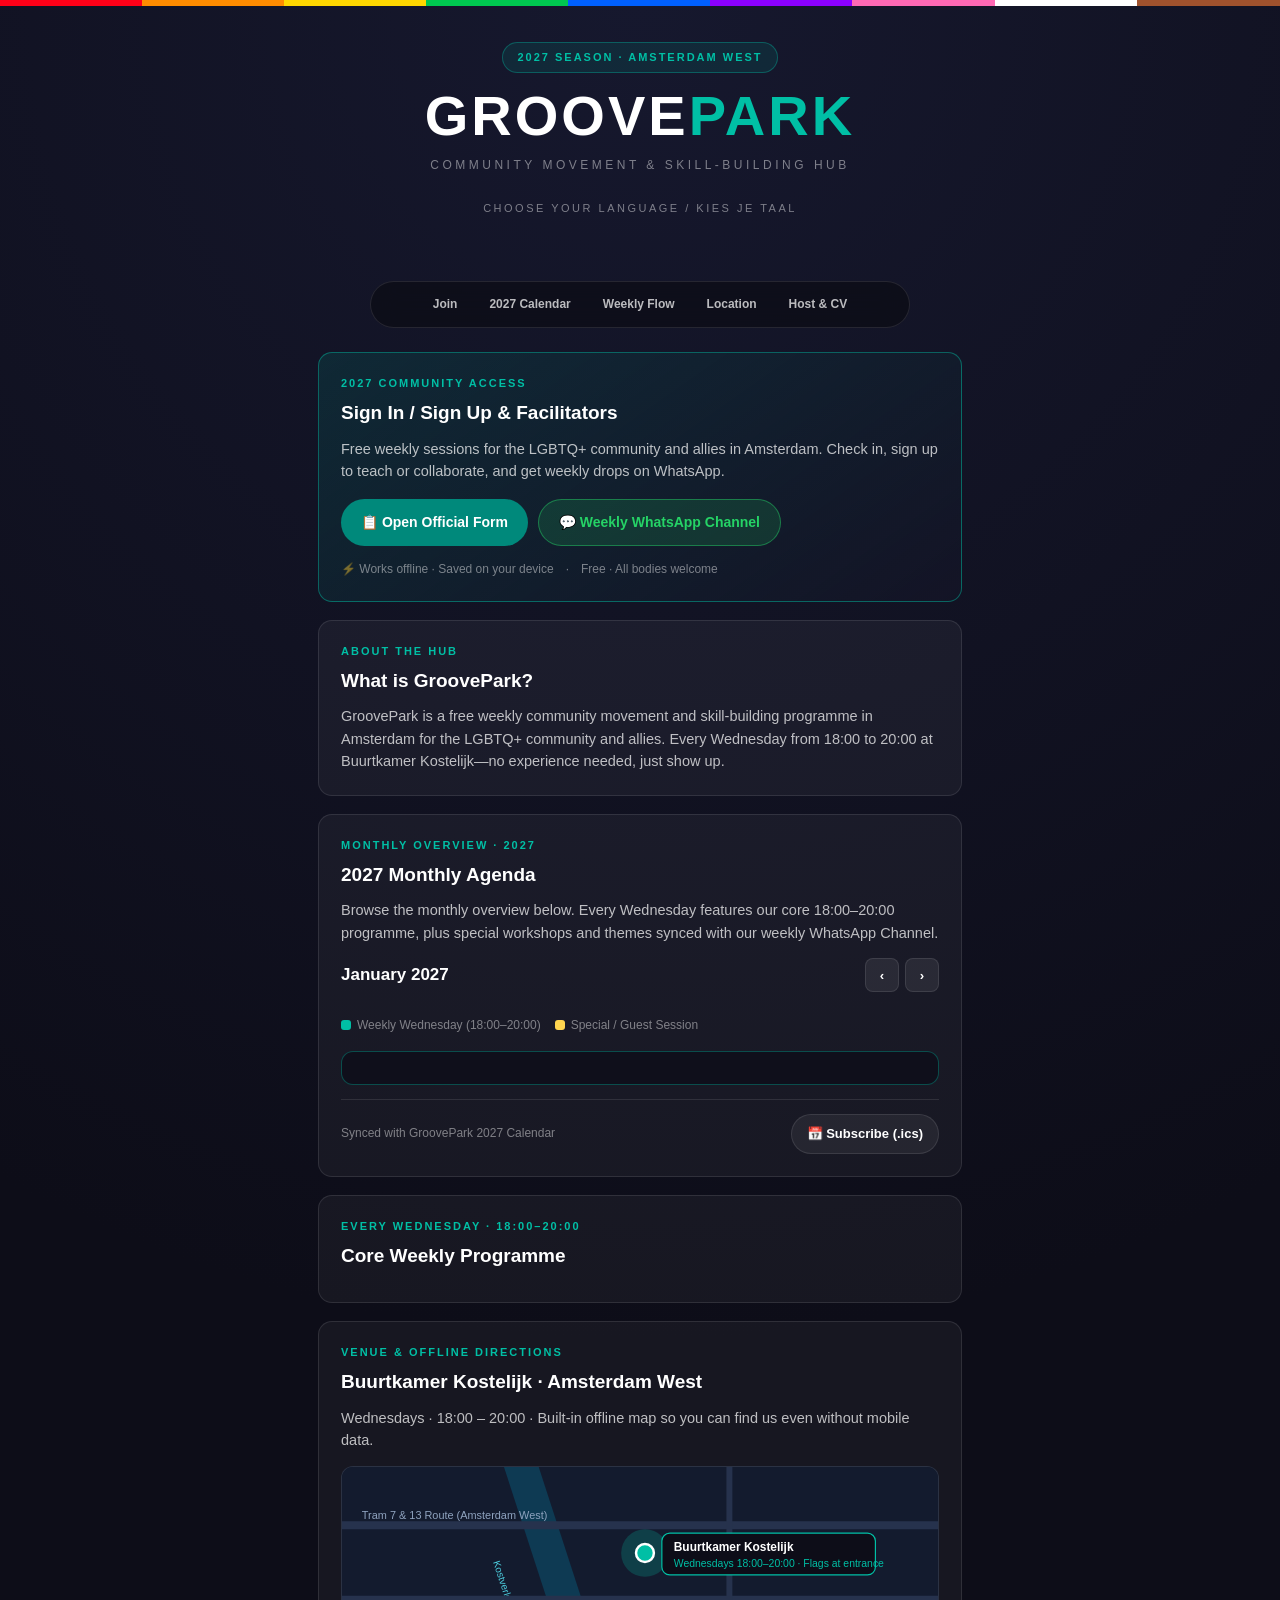
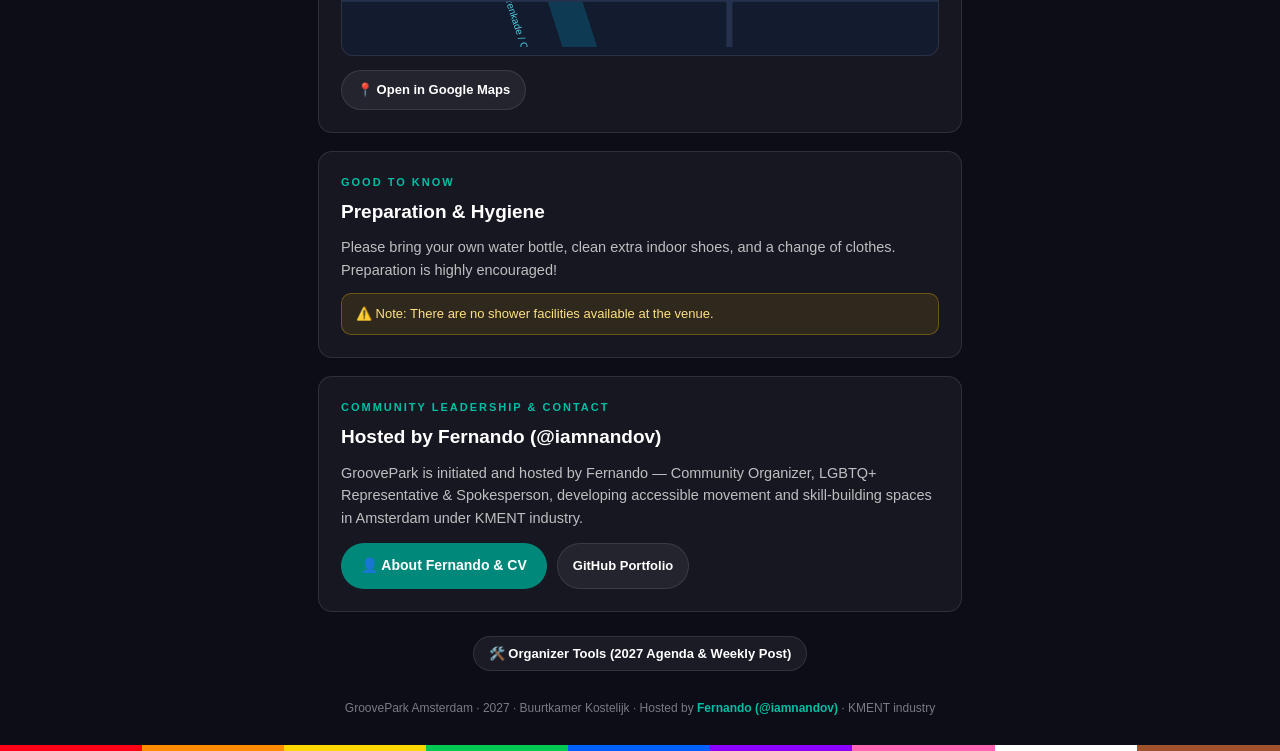
==== commit a15807d4: "Update index.html" ====
--- a/index.html
+++ b/index.html
@@ -1,1056 +1,1476 @@
 <!DOCTYPE html>
 <html lang="en">
 <head>
-  <meta charset="UTF-8" />
-  <meta name="viewport" content="width=device-width, initial-scale=1.0" />
-  <title>Fernando F. van der Kraats | Online Highlights, CV &amp; Artist Credentials</title>
-  <meta
-    name="description"
-    content="Public online highlights, Professional CV, and Artist Credentials for Fernando F. van der Kraats (Fernando van der Kraats) across Amsterdam and Sint Maarten."
-  />
-  <link rel="preconnect" href="https://fonts.googleapis.com" />
-  <link rel="preconnect" href="https://fonts.gstatic.com" crossorigin />
-  <link
-    href="https://fonts.googleapis.com/css?family=Cinzel:wght@500;700&family=Montserrat:wght@300;400;500;600&display=swap"
-    rel="stylesheet"
-  />
-  <style>
-    :root {
-      --bg-dark: #08080a;
-      --bg-card: #121215;
-      --bg-elevated: #18181d;
-      --gold-primary: #d4af37;
-      --gold-light: #fef1c9;
-      --gold-gradient: linear-gradient(
-        135deg,
-        #bf953f 0%,
-        #fcf6ba 25%,
-        #b38728 50%,
-        #fbf5b7 75%,
-        #aa771c 100%
-      );
-      --gold-shadow: rgba(212, 175, 55, 0.35);
-      --text-primary: #e6e6e8;
-      --text-muted: #9a9aa1;
-      --font-heading: 'Cinzel', serif;
-      --font-body: 'Montserrat', sans-serif;
-    }
-
-    * {
-      box-sizing: border-box;
-      margin: 0;
-      padding: 0;
-    }
-
-    html {
-      scroll-behavior: smooth;
-    }
-
-    body {
-      background-color: var(--bg-dark);
-      color: var(--text-primary);
-      font-family: var(--font-body);
-      line-height: 1.75;
-    }
-
-    a:focus-visible,
-    button:focus-visible {
-      outline: 2px solid var(--gold-primary);
-      outline-offset: 2px;
-    }
-
-    /* Hero Section */
-    .hero {
-      position: relative;
-      overflow: hidden;
-      padding: 5.5rem 1.5rem 4rem 1.5rem;
-      text-align: center;
-      background: radial-gradient(circle at center, rgba(35, 29, 12, 0.85) 0%, var(--bg-dark) 100%);
-      border-bottom: 1px solid rgba(212, 175, 55, 0.3);
-    }
-
-    #header-canvas {
-      position: absolute;
-      inset: 0;
-      width: 100%;
-      height: 100%;
-      z-index: 1;
-      pointer-events: none;
-    }
-
-    .header-content {
-      position: relative;
-      z-index: 2;
-      max-width: 900px;
-      margin: 0 auto;
-    }
-
-    .eyebrow {
-      font-size: 0.8rem;
-      text-transform: uppercase;
-      letter-spacing: 3px;
-      color: var(--text-muted);
-      margin-bottom: 0.75rem;
-    }
-
-    h1.shimmer-text {
-      font-family: var(--font-heading);
-      font-size: 3rem;
-      background: var(--gold-gradient);
-      background-size: 200% auto;
-      -webkit-background-clip: text;
-      -webkit-text-fill-color: transparent;
-      animation: shimmer 6s linear infinite;
-      margin-bottom: 0.6rem;
-    }
-
-    @keyframes shimmer {
-      0% {
-        background-position: 0% center;
-      }
-      100% {
-        background-position: 200% center;
-      }
-    }
-
-    h2.subtitle {
-      font-family: var(--font-heading);
-      font-size: 1.05rem;
-      color: var(--gold-light);
-      text-transform: uppercase;
-      letter-spacing: 2.2px;
-      margin-bottom: 2.2rem;
-      font-weight: 500;
-    }
-
-    .cta-group {
-      display: flex;
-      flex-wrap: wrap;
-      justify-content: center;
-      gap: 0.85rem;
-    }
-
-    .btn-gold {
-      display: inline-block;
-      padding: 0.85rem 2.1rem;
-      background: var(--gold-gradient);
-      background-size: 200% auto;
-      color: #08080a;
-      font-weight: 600;
-      font-size: 0.85rem;
-      text-decoration: none;
-      text-transform: uppercase;
-      letter-spacing: 1.8px;
-      border-radius: 30px;
-      box-shadow: 0 4px 20px var(--gold-shadow);
-      transition: all 0.35s ease;
-    }
-
-    .btn-gold:hover {
-      background-position: right center;
-      transform: translateY(-2px);
-      box-shadow: 0 8px 28px rgba(212, 175, 55, 0.55);
-    }
-
-    .btn-outline {
-      display: inline-block;
-      padding: 0.85rem 1.75rem;
-      border: 1px solid rgba(212, 175, 55, 0.55);
-      color: var(--gold-light);
-      font-weight: 500;
-      font-size: 0.82rem;
-      text-decoration: none;
-      text-transform: uppercase;
-      letter-spacing: 1.4px;
-      border-radius: 30px;
-      background: rgba(18, 18, 21, 0.7);
-      transition: all 0.35s ease;
-    }
-
-    .btn-outline:hover {
-      border-color: var(--gold-primary);
-      background: rgba(212, 175, 55, 0.12);
-      transform: translateY(-2px);
-    }
-
-    /* Sticky Profile Switcher Bar */
-    .profile-nav {
-      position: sticky;
-      top: 0;
-      z-index: 20;
-      background: rgba(8, 8, 10, 0.92);
-      backdrop-filter: blur(10px);
-      border-bottom: 1px solid rgba(212, 175, 55, 0.2);
-      padding: 0.85rem 1rem;
-    }
-
-    .nav-inner {
-      max-width: 900px;
-      margin: 0 auto;
-      display: flex;
-      flex-wrap: wrap;
-      justify-content: center;
-      align-items: center;
-      gap: 0.65rem;
-    }
-
-    .tab-btn,
-    .nav-link {
-      background: transparent;
-      border: 1px solid rgba(212, 175, 55, 0.25);
-      color: var(--text-primary);
-      font-family: var(--font-body);
-      font-size: 0.8rem;
-      text-transform: uppercase;
-      letter-spacing: 1.4px;
-      padding: 0.5rem 1.15rem;
-      border-radius: 20px;
-      cursor: pointer;
-      text-decoration: none;
-      transition: all 0.25s ease;
-    }
-
-    .tab-btn:hover,
-    .nav-link:hover {
-      border-color: var(--gold-primary);
-      color: var(--gold-light);
-    }
-
-    .tab-btn.active {
-      background: var(--gold-primary);
-      color: #08080a;
-      border-color: var(--gold-primary);
-      font-weight: 600;
-    }
-
-    /* Main Container & Section Headers */
-    .container {
-      max-width: 900px;
-      margin: 2.5rem auto 4rem auto;
-      padding: 0 1.5rem;
-    }
-
-    .profile-section {
-      margin-bottom: 3.5rem;
-      scroll-margin-top: 4.5rem;
-    }
-
-    .section-header {
-      margin-bottom: 1.5rem;
-      padding-bottom: 0.5rem;
-      border-bottom: 1px solid rgba(212, 175, 55, 0.35);
-    }
-
-    .section-tag {
-      display: block;
-      font-size: 0.75rem;
-      text-transform: uppercase;
-      letter-spacing: 2.5px;
-      color: var(--gold-primary);
-      margin-bottom: 0.2rem;
-    }
-
-    .section-header h2 {
-      font-family: var(--font-heading);
-      font-size: 1.9rem;
-      color: var(--gold-light);
-    }
-
-    /* Cards */
-    .card {
-      background: var(--bg-card);
-      border: 1px solid rgba(212, 175, 55, 0.16);
-      border-left: 3px solid var(--gold-primary);
-      border-radius: 8px;
-      padding: 2rem;
-      margin-bottom: 1.75rem;
-      transition: border-color 0.3s ease, box-shadow 0.3s ease;
-    }
-
-    .card:hover {
-      border-color: var(--gold-primary);
-      box-shadow: 0 8px 30px rgba(0, 0, 0, 0.6);
-    }
-
-    h3 {
-      font-family: var(--font-heading);
-      font-size: 1.35rem;
-      color: var(--gold-primary);
-      border-bottom: 1px solid rgba(212, 175, 55, 0.2);
-      padding-bottom: 0.5rem;
-      margin-bottom: 1.25rem;
-    }
-
-    p {
-      margin-bottom: 1rem;
-    }
-
-    p:last-child {
-      margin-bottom: 0;
-    }
-
-    strong {
-      color: var(--gold-light);
-    }
-
-    em {
-      color: var(--gold-primary);
-    }
-
-    .intro-card .lead {
-      font-size: 1.1rem;
-      color: #ffffff;
-    }
-
-    .highlights-grid {
-      display: grid;
-      grid-template-columns: repeat(auto-fit, minmax(240px, 1fr));
-      gap: 1.25rem;
-      margin-top: 1.25rem;
-    }
-
-    .highlight-box {
-      background: var(--bg-elevated);
-      border: 1px solid rgba(212, 175, 55, 0.22);
-      border-radius: 6px;
-      padding: 1.25rem;
-    }
-
-    .highlight-box h4 {
-      font-size: 0.98rem;
-      color: var(--gold-light);
-      margin-bottom: 0.45rem;
-    }
-
-    .highlight-box p {
-      font-size: 0.9rem;
-      color: var(--text-primary);
-    }
-
-    .pub-list {
-      padding-left: 1.2rem;
-    }
-
-    .pub-list li {
-      margin-bottom: 0.85rem;
-    }
-
-    .pub-list li:last-child {
-      margin-bottom: 0;
-    }
-
-    .pub-list a {
-      color: var(--gold-light);
-      text-decoration: none;
-      border-bottom: 1px solid rgba(212, 175, 55, 0.35);
-    }
-
-    .pub-list a:hover {
-      color: var(--gold-primary);
-      border-bottom-color: var(--gold-primary);
-    }
-
-    /* Experience & Credit Entries */
-    .entry {
-      padding-bottom: 1.5rem;
-      margin-bottom: 1.5rem;
-      border-bottom: 1px solid rgba(255, 255, 255, 0.07);
-    }
-
-    .entry:last-child {
-      padding-bottom: 0;
-      margin-bottom: 0;
-      border-bottom: none;
-    }
-
-    .entry-top {
-      display: flex;
-      justify-content: space-between;
-      align-items: flex-start;
-      gap: 1rem;
-      margin-bottom: 0.65rem;
-    }
-
-    .entry h4 {
-      font-size: 1.08rem;
-      color: #ffffff;
-      font-weight: 600;
-    }
-
-    .entry .org {
-      font-size: 0.9rem;
-      color: var(--gold-primary);
-      margin-bottom: 0;
-    }
-
-    .entry .date {
-      font-size: 0.8rem;
-      text-transform: uppercase;
-      letter-spacing: 1px;
-      color: var(--text-muted);
-      white-space: nowrap;
-      background: var(--bg-elevated);
-      padding: 0.25rem 0.7rem;
-      border-radius: 4px;
-      border: 1px solid rgba(212, 175, 55, 0.2);
-    }
-
-    .entry ul {
-      padding-left: 1.2rem;
-      color: var(--text-primary);
-    }
-
-    .entry li {
-      margin-bottom: 0.45rem;
-    }
-
-    .entry li:last-child {
-      margin-bottom: 0;
-    }
-
-    /* Skill & Discipline Tags */
-    .skills-grid {
-      display: grid;
-      grid-template-columns: repeat(auto-fit, minmax(260px, 1fr));
-      gap: 1.5rem;
-    }
-
-    .disciplines-group {
-      margin-top: 1.5rem;
-      padding-top: 1.25rem;
-      border-top: 1px solid rgba(255, 255, 255, 0.07);
-    }
-
-    .skill-group h4 {
-      font-size: 0.85rem;
-      text-transform: uppercase;
-      letter-spacing: 1.5px;
-      color: var(--text-muted);
-      margin-bottom: 0.75rem;
-    }
-
-    .tags {
-      display: flex;
-      flex-wrap: wrap;
-      gap: 0.55rem;
-    }
-
-    .tags span {
-      font-size: 0.82rem;
-      background: var(--bg-elevated);
-      color: var(--gold-light);
-      border: 1px solid rgba(212, 175, 55, 0.28);
-      padding: 0.35rem 0.85rem;
-      border-radius: 20px;
-    }
-
-    /* Contact Grid */
-    .contact-grid {
-      display: grid;
-      grid-template-columns: repeat(auto-fit, minmax(210px, 1fr));
-      gap: 1.2rem;
-      margin-top: 1.25rem;
-    }
-
-    .contact-grid .label {
-      display: block;
-      font-size: 0.75rem;
-      text-transform: uppercase;
-      letter-spacing: 1.5px;
-      color: var(--text-muted);
-      margin-bottom: 0.2rem;
-    }
-
-    .contact-grid a {
-      color: var(--gold-light);
-      text-decoration: none;
-      font-weight: 500;
-    }
-
-    .contact-grid a:hover {
-      color: var(--gold-primary);
-      text-decoration: underline;
-    }
-
-    .contact-cta {
-      margin-top: 1.8rem;
-      justify-content: flex-start;
-    }
-
-    footer {
-      text-align: center;
-      padding: 2.5rem 1.5rem;
-      color: var(--text-muted);
-      font-size: 0.82rem;
-      border-top: 1px solid rgba(212, 175, 55, 0.15);
-    }
-
-    @media (max-width: 768px) {
-      h1.shimmer-text {
-        font-size: 2.1rem;
-      }
-      h2.subtitle {
-        font-size: 0.92rem;
-        letter-spacing: 1.5px;
-      }
-      .entry-top {
-        flex-direction: column;
-        gap: 0.35rem;
-      }
-      .card {
-        padding: 1.5rem;
-      }
-      .contact-cta {
-        justify-content: center;
-      }
-    }
-  </style>
+<meta charset="UTF-8">
+<meta name="viewport" content="width=device-width, initial-scale=1.0">
+<title>GroovePark Amsterdam · 2027</title>
+<meta name="theme-color" content="#0D0D18">
+<style>
+  :root {
+    --bg: #0D0D18;
+    --bg-elevated: #141426;
+    --card: rgba(255, 255, 255, 0.045);
+    --card-border: rgba(255, 255, 255, 0.1);
+    --teal: #00897B;
+    --teal-bright: #00BFA5;
+    --teal-soft: rgba(0, 137, 123, 0.16);
+    --whatsapp: #25D366;
+    --text: #FFFFFF;
+    --text-muted: rgba(255, 255, 255, 0.72);
+    --text-faint: rgba(255, 255, 255, 0.45);
+    --radius: 14px;
+  }
+
+  * { margin: 0; padding: 0; box-sizing: border-box; }
+
+  html { scroll-behavior: smooth; }
+
+  body {
+    background: radial-gradient(circle at top center, #16182e 0%, var(--bg) 55%);
+    color: var(--text);
+    font-family: -apple-system, BlinkMacSystemFont, "Segoe UI", Roboto, Arial, sans-serif;
+    min-height: 100vh;
+    line-height: 1.55;
+  }
+
+  .rainbow-bar {
+    height: 6px;
+    width: 100%;
+    background: linear-gradient(90deg,
+      #FF0018 0%, #FF0018 11.1%,
+      #FF8C00 11.1%, #FF8C00 22.2%,
+      #FFD700 22.2%, #FFD700 33.3%,
+      #00C850 33.3%, #00C850 44.4%,
+      #0060FF 44.4%, #0060FF 55.5%,
+      #8B00FF 55.5%, #8B00FF 66.6%,
+      #FF69B4 66.6%, #FF69B4 77.7%,
+      #FFFFFF 77.7%, #FFFFFF 88.8%,
+      #A0522D 88.8%, #A0522D 100%
+    );
+  }
+
+  .container {
+    max-width: 680px;
+    margin: 0 auto;
+    padding: 0 18px;
+  }
+
+  /* Hero */
+  .hero {
+    text-align: center;
+    padding: 36px 16px 22px;
+  }
+
+  .year-pill {
+    display: inline-flex;
+    align-items: center;
+    gap: 8px;
+    background: var(--teal-soft);
+    border: 1px solid rgba(0, 191, 165, 0.35);
+    color: var(--teal-bright);
+    font-size: 11px;
+    font-weight: 700;
+    letter-spacing: 2px;
+    text-transform: uppercase;
+    padding: 6px 14px;
+    border-radius: 999px;
+    margin-bottom: 14px;
+  }
+
+  .logo {
+    font-size: clamp(38px, 8vw, 56px);
+    font-weight: 900;
+    letter-spacing: 3px;
+    line-height: 1.05;
+  }
+
+  .logo span { color: var(--teal-bright); }
+
+  .tagline {
+    font-size: 12px;
+    letter-spacing: 3.5px;
+    color: var(--text-faint);
+    text-transform: uppercase;
+    margin-top: 10px;
+  }
+
+  /* Language Selector */
+  .lang-wrap {
+    margin: 26px auto 12px;
+    max-width: 560px;
+  }
+
+  .lang-label {
+    font-size: 11px;
+    letter-spacing: 2.5px;
+    color: var(--text-faint);
+    text-transform: uppercase;
+    margin-bottom: 12px;
+  }
+
+  .lang-grid {
+    display: flex;
+    flex-wrap: wrap;
+    justify-content: center;
+    gap: 8px;
+  }
+
+  .lang-btn {
+    background: rgba(255, 255, 255, 0.055);
+    border: 1px solid var(--card-border);
+    color: var(--text);
+    padding: 9px 14px;
+    border-radius: 999px;
+    cursor: pointer;
+    font-size: 13px;
+    font-weight: 500;
+    transition: all 0.18s ease;
+    display: inline-flex;
+    align-items: center;
+    gap: 6px;
+  }
+
+  .lang-btn:hover {
+    border-color: var(--teal-bright);
+    transform: translateY(-1px);
+  }
+
+  .lang-btn.active {
+    background: var(--teal);
+    border-color: var(--teal-bright);
+    font-weight: 700;
+    box-shadow: 0 6px 20px rgba(0, 137, 123, 0.35);
+  }
+
+  /* Sticky Quick-Access Nav */
+  .quick-nav {
+    position: sticky;
+    top: 10px;
+    z-index: 20;
+    display: flex;
+    justify-content: center;
+    flex-wrap: wrap;
+    gap: 6px;
+    background: rgba(13, 13, 24, 0.85);
+    backdrop-filter: blur(12px);
+    -webkit-backdrop-filter: blur(12px);
+    border: 1px solid var(--card-border);
+    border-radius: 999px;
+    padding: 6px;
+    margin: 18px auto 24px;
+    max-width: 540px;
+  }
+
+  .quick-nav a {
+    color: var(--text-muted);
+    text-decoration: none;
+    font-size: 12px;
+    font-weight: 600;
+    padding: 7px 13px;
+    border-radius: 999px;
+    transition: all 0.15s ease;
+  }
+
+  .quick-nav a:hover {
+    background: var(--teal-soft);
+    color: var(--teal-bright);
+  }
+
+  /* Cards */
+  .card {
+    background: var(--card);
+    border: 1px solid var(--card-border);
+    border-radius: var(--radius);
+    padding: 22px;
+    margin-bottom: 18px;
+    scroll-margin-top: 72px;
+  }
+
+  .card.accent-card {
+    background: linear-gradient(145deg, rgba(0, 137, 123, 0.18), rgba(20, 20, 38, 0.9));
+    border-color: rgba(0, 191, 165, 0.45);
+  }
+
+  .card-kicker {
+    color: var(--teal-bright);
+    font-size: 11px;
+    font-weight: 800;
+    letter-spacing: 2px;
+    text-transform: uppercase;
+    margin-bottom: 6px;
+  }
+
+  .card h2 {
+    font-size: 19px;
+    font-weight: 800;
+    margin-bottom: 10px;
+  }
+
+  .card p {
+    color: var(--text-muted);
+    font-size: 14.5px;
+  }
+
+  /* CTA Buttons */
+  .cta-group {
+    display: flex;
+    flex-wrap: wrap;
+    gap: 10px;
+    margin-top: 16px;
+  }
+
+  .btn {
+    display: inline-flex;
+    align-items: center;
+    justify-content: center;
+    gap: 8px;
+    padding: 12px 20px;
+    border-radius: 999px;
+    font-size: 14px;
+    font-weight: 700;
+    text-decoration: none;
+    cursor: pointer;
+    border: none;
+    transition: transform 0.15s ease, background 0.15s ease;
+  }
+
+  .btn:hover { transform: translateY(-1px); }
+
+  .btn-primary {
+    background: var(--teal);
+    color: #fff;
+  }
+  .btn-primary:hover { background: #00796B; }
+
+  .btn-whatsapp {
+    background: rgba(37, 211, 102, 0.15);
+    border: 1px solid rgba(37, 211, 102, 0.45);
+    color: var(--whatsapp);
+  }
+  .btn-whatsapp:hover { background: rgba(37, 211, 102, 0.24); }
+
+  .btn-outline {
+    background: rgba(255, 255, 255, 0.06);
+    border: 1px solid var(--card-border);
+    color: var(--text);
+    font-size: 13px;
+    padding: 9px 15px;
+  }
+  .btn-outline:hover { border-color: var(--teal-bright); }
+
+  .meta-row {
+    display: flex;
+    flex-wrap: wrap;
+    gap: 12px;
+    margin-top: 14px;
+    font-size: 12px;
+    color: var(--text-faint);
+  }
+
+  /* Monthly 2027 Calendar */
+  .cal-header {
+    display: flex;
+    align-items: center;
+    justify-content: space-between;
+    gap: 10px;
+    margin: 14px 0 12px;
+  }
+
+  .cal-month-title {
+    font-size: 17px;
+    font-weight: 800;
+    color: var(--text);
+  }
+
+  .cal-nav-btns {
+    display: flex;
+    gap: 6px;
+  }
+
+  .cal-nav-btn {
+    background: rgba(255, 255, 255, 0.07);
+    border: 1px solid var(--card-border);
+    color: var(--text);
+    width: 34px;
+    height: 34px;
+    border-radius: 8px;
+    cursor: pointer;
+    font-weight: 700;
+  }
+  .cal-nav-btn:hover { border-color: var(--teal-bright); color: var(--teal-bright); }
+
+  .cal-weekdays, .cal-days {
+    display: grid;
+    grid-template-columns: repeat(7, 1fr);
+    gap: 6px;
+    text-align: center;
+  }
+
+  .cal-weekdays span {
+    font-size: 11px;
+    font-weight: 700;
+    color: var(--text-faint);
+    padding: 4px 0;
+    text-transform: uppercase;
+  }
+
+  .cal-day {
+    aspect-ratio: 1 / 1;
+    border-radius: 10px;
+    background: rgba(255, 255, 255, 0.025);
+    border: 1px solid rgba(255, 255, 255, 0.05);
+    display: flex;
+    flex-direction: column;
+    align-items: center;
+    justify-content: center;
+    font-size: 13px;
+    color: var(--text-muted);
+    position: relative;
+  }
+
+  .cal-day.empty {
+    background: transparent;
+    border-color: transparent;
+  }
+
+  .cal-day.has-session {
+    background: var(--teal-soft);
+    border-color: rgba(0, 191, 165, 0.5);
+    color: #fff;
+    font-weight: 800;
+    cursor: pointer;
+  }
+
+  .cal-day.has-special {
+    background: rgba(255, 193, 7, 0.16);
+    border-color: rgba(255, 193, 7, 0.65);
+    color: #fff;
+    font-weight: 800;
+    cursor: pointer;
+  }
+
+  .cal-day.selected {
+    outline: 2px solid #fff;
+    transform: scale(1.04);
+  }
+
+  .cal-dot {
+    width: 5px;
+    height: 5px;
+    border-radius: 50%;
+    background: var(--teal-bright);
+    margin-top: 3px;
+  }
+
+  .cal-day.has-special .cal-dot { background: #FFD54F; }
+
+  .cal-legend {
+    display: flex;
+    flex-wrap: wrap;
+    gap: 14px;
+    margin-top: 12px;
+    font-size: 12px;
+    color: var(--text-faint);
+  }
+
+  .legend-item { display: inline-flex; align-items: center; gap: 6px; }
+  .legend-swatch { width: 10px; height: 10px; border-radius: 3px; display: inline-block; }
+
+  .selected-day-panel {
+    margin-top: 16px;
+    padding: 16px;
+    border-radius: 12px;
+    background: rgba(13, 13, 24, 0.75);
+    border: 1px solid rgba(0, 191, 165, 0.35);
+  }
+
+  .selected-day-panel h3 {
+    font-size: 15px;
+    color: var(--teal-bright);
+    margin-bottom: 6px;
+  }
+
+  .sync-bar {
+    display: flex;
+    flex-wrap: wrap;
+    align-items: center;
+    justify-content: space-between;
+    gap: 10px;
+    margin-top: 14px;
+    padding-top: 14px;
+    border-top: 1px solid var(--card-border);
+    font-size: 12px;
+    color: var(--text-faint);
+  }
+
+  /* Weekly Programme */
+  .programme-item {
+    display: flex;
+    gap: 14px;
+    padding: 12px 0;
+    border-bottom: 1px solid rgba(255, 255, 255, 0.06);
+    font-size: 14px;
+  }
+  .programme-item:last-child { border-bottom: none; }
+
+  .prog-time {
+    color: var(--teal-bright);
+    font-weight: 800;
+    min-width: 96px;
+    font-variant-numeric: tabular-nums;
+  }
+
+  /* Offline SVG Map Card */
+  .offline-map {
+    margin: 14px 0;
+    border-radius: 12px;
+    overflow: hidden;
+    border: 1px solid var(--card-border);
+    background: #131b2e;
+  }
+
+  .dir-list {
+    margin-top: 10px;
+    padding-left: 18px;
+    color: var(--text-muted);
+    font-size: 14px;
+  }
+  .dir-list li { margin-bottom: 6px; }
+
+  .prep-note {
+    margin-top: 12px;
+    padding: 10px 14px;
+    border-radius: 10px;
+    background: rgba(255, 193, 7, 0.1);
+    border: 1px solid rgba(255, 193, 7, 0.3);
+    color: #FFE082;
+    font-size: 13px;
+  }
+
+  /* Host & CV Card */
+  .host-box {
+    display: flex;
+    flex-direction: column;
+    gap: 10px;
+  }
+
+  .host-links {
+    display: flex;
+    flex-wrap: wrap;
+    gap: 10px;
+    margin-top: 4px;
+  }
+
+  /* Organizer Mode Drawer */
+  .organizer-toggle-wrap {
+    text-align: center;
+    margin: 24px 0 10px;
+  }
+
+  .organizer-panel {
+    display: none;
+    background: #121324;
+    border: 1px dashed rgba(0, 191, 165, 0.55);
+    border-radius: var(--radius);
+    padding: 20px;
+    margin-bottom: 24px;
+  }
+
+  .organizer-panel.open { display: block; }
+
+  .form-grid {
+    display: grid;
+    grid-template-columns: 1fr 1fr;
+    gap: 10px;
+    margin: 12px 0;
+  }
+
+  @media (max-width: 520px) {
+    .form-grid { grid-template-columns: 1fr; }
+  }
+
+  .field {
+    display: flex;
+    flex-direction: column;
+    gap: 4px;
+  }
+
+  .field.full { grid-column: 1 / -1; }
+
+  .field label {
+    font-size: 11px;
+    text-transform: uppercase;
+    letter-spacing: 1px;
+    color: var(--text-faint);
+  }
+
+  .field input, .field select, .field textarea {
+    background: rgba(255, 255, 255, 0.06);
+    border: 1px solid var(--card-border);
+    border-radius: 8px;
+    padding: 10px 12px;
+    color: #fff;
+    font-size: 13.5px;
+    font-family: inherit;
+  }
+
+  .wa-preview {
+    width: 100%;
+    min-height: 140px;
+    margin-top: 10px;
+    background: #0b0c16;
+    border: 1px solid var(--card-border);
+    border-radius: 8px;
+    padding: 12px;
+    color: #d1fae5;
+    font-size: 12.5px;
+    font-family: ui-monospace, SFMono-Regular, Menlo, monospace;
+  }
+
+  .custom-event-chip {
+    display: flex;
+    justify-content: space-between;
+    align-items: center;
+    gap: 10px;
+    background: rgba(255, 255, 255, 0.05);
+    padding: 8px 12px;
+    border-radius: 8px;
+    margin-top: 8px;
+    font-size: 13px;
+  }
+
+  .footer-strip {
+    text-align: center;
+    padding: 18px 16px 28px;
+    color: var(--text-faint);
+    font-size: 12px;
+  }
+
+  .footer-strip a {
+    color: var(--teal-bright);
+    text-decoration: none;
+    font-weight: 700;
+  }
+</style>
 </head>
 <body>
+
+<div class="rainbow-bar"></div>
+
+<div class="container">
   <header class="hero">
-    <canvas id="header-canvas" aria-hidden="true"></canvas>
-    <div class="header-content">
-      <p class="eyebrow">Amsterdam, NL &bull; Sint Maarten</p>
-      <h1 class="shimmer-text">Fernando F. van der Kraats</h1>
-      <h2 class="subtitle">
-        Guest Experience &amp; Event Producer &bull; Performer, Dancer &amp; Musician
-      </h2>
-      <div class="cta-group">
-        <a
-          href="https://www.canva.com/d/ZB60XIXt_QIxFcS"
-          target="_blank"
-          rel="noopener noreferrer"
-          class="btn-gold"
-          >View / Download CV</a
-        >
-        <a href="#online" class="btn-outline">Online Highlights</a>
-        <a href="#professional" class="btn-outline">Professional CV</a>
-        <a href="#artist" class="btn-outline">Artist Credentials</a>
-        <a
-          href="https://linktr.ee/iamnandov"
-          target="_blank"
-          rel="noopener noreferrer"
-          class="btn-outline"
-          >Linktree</a
-        >
-      </div>
+    <div class="year-pill">2027 Season · Amsterdam West</div>
+    <div class="logo">GROOVE<span>PARK</span></div>
+    <div class="tagline">Community Movement &amp; Skill-Building Hub</div>
+
+    <div class="lang-wrap">
+      <div class="lang-label">Choose your language / Kies je taal</div>
+      <div class="lang-grid" id="langGrid"></div>
     </div>
   </header>
 
-  <nav class="profile-nav" aria-label="Profile Sections">
-    <div class="nav-inner">
-      <button type="button" class="tab-btn active" data-target="all">All Sections</button>
-      <button type="button" class="tab-btn" data-target="online">Online Highlights</button>
-      <button type="button" class="tab-btn" data-target="professional">Professional CV</button>
-      <button type="button" class="tab-btn" data-target="artist">Artist Credentials</button>
-      <a href="#contact" class="nav-link">Contact</a>
-    </div>
+  <nav class="quick-nav" id="quickNav" aria-label="Section navigation">
+    <a href="#join" data-i18n="navJoin">Join</a>
+    <a href="#calendar" data-i18n="navCalendar">2027 Calendar</a>
+    <a href="#programme" data-i18n="navProgramme">Weekly Flow</a>
+    <a href="#location" data-i18n="navLocation">Location</a>
+    <a href="#host" data-i18n="navHost">Host &amp; CV</a>
   </nav>
 
-  <main class="container">
-    <!-- 1. ONLINE HIGHLIGHTS (FIRST) -->
-    <section id="online" class="profile-section" data-category="online">
-      <div class="section-header">
-        <span class="section-tag">Public Footprint &amp; Press</span>
-        <h2>Online Highlights</h2>
-      </div>
-
-      <article class="card intro-card">
-        <h3>Publicly Documented Work &amp; Press</h3>
-        <p class="lead">
-          A curated snapshot of publicly indexed press, festival programs, and community/stage
-          credits connected to <strong>Fernando van der Kraats</strong> /
-          <strong>Fernando F. van der Kraats</strong> across the Netherlands and Sint Maarten—kept
-          separate from the formal CV below.
-        </p>
-
-        <div class="highlights-grid">
-          <div class="highlight-box">
-            <h4>Theatre &amp; Festival Coverage</h4>
-            <p>
-              Featured in <em>UMA</em> (Untold &amp; Black Harmony) at the
-              <strong>Black Heritage Festival</strong> in Amsterdam—a stage work exploring histories
-              of resistance and cultural heritage in the Caribbean and South America.
-            </p>
-          </div>
-          <div class="highlight-box">
-            <h4>Music &amp; Media Mentions</h4>
-            <p>
-              Named in <em>Winq</em> alongside singer-songwriter <strong>Jason Gwen</strong> as a
-              band member during his <em>SEX</em> album cycle, reflecting live performance and
-              collaborative touring work.
-            </p>
-          </div>
-          <div class="highlight-box">
-            <h4>Cross-Border Arts &amp; Community</h4>
-            <p>
-              Documented across Sint Maarten gala/arts coverage (USC Christmas Gala, NIA, and
-              AHK&rsquo;s 5 O&rsquo;Clock Program) alongside community and volunteer initiatives in
-              Amsterdam.
-            </p>
-          </div>
+  <main id="contentRoot">
+    <!-- Join & Channel CTA -->
+    <section class="card accent-card" id="join">
+      <div class="card-kicker" data-i18n="joinKicker">2027 Community Access</div>
+      <h2 data-i18n="joinTitle">Sign In / Sign Up &amp; Facilitators</h2>
+      <p data-i18n="joinDesc">Free weekly sessions for the LGBTQ+ community and allies in Amsterdam. Check in, sign up to teach or collaborate, and get weekly drops on WhatsApp.</p>
+      <div class="cta-group">
+        <a href="https://forms.gle/DFJbktia8MkP6tSa9" target="_blank" rel="noopener" class="btn btn-primary" data-i18n="btnForm">📋 Open Official Form</a>
+        <a href="https://whatsapp.com/channel/0029VbDeeuOK5cDNxqYGi30Y" target="_blank" rel="noopener" class="btn btn-whatsapp" data-i18n="btnWa">💬 Weekly WhatsApp Channel</a>
+      </div>
+      <div class="meta-row">
+        <span data-i18n="offlineBadge">⚡ Works offline · Saved on your device</span>
+        <span>·</span>
+        <span data-i18n="freeBadge">Free · All bodies welcome</span>
+      </div>
+    </section>
+
+    <!-- What is GroovePark -->
+    <section class="card" id="about">
+      <div class="card-kicker" data-i18n="aboutKicker">About the Hub</div>
+      <h2 data-i18n="aboutTitle">What is GroovePark?</h2>
+      <p data-i18n="aboutBody">GroovePark is a free weekly community movement and skill-building programme in Amsterdam for the LGBTQ+ community and allies. Every Wednesday from 18:00 to 20:00 at Buurtkamer Kostelijk—no experience needed, just show up.</p>
+    </section>
+
+    <!-- 2027 Monthly Calendar (Cohesive with Weekly WhatsApp Channel) -->
+    <section class="card" id="calendar">
+      <div class="card-kicker" data-i18n="calKicker">Monthly Overview · 2027</div>
+      <h2 data-i18n="calTitle">2027 Monthly Agenda</h2>
+      <p data-i18n="calDesc">Browse the monthly overview below. Every Wednesday features our core 18:00–20:00 programme, plus special workshops and themes synced with our weekly WhatsApp Channel.</p>
+
+      <div class="cal-header">
+        <div class="cal-month-title" id="calMonthTitle">January 2027</div>
+        <div class="cal-nav-btns">
+          <button class="cal-nav-btn" id="prevMonthBtn" aria-label="Previous month">‹</button>
+          <button class="cal-nav-btn" id="nextMonthBtn" aria-label="Next month">›</button>
         </div>
-      </article>
-
-      <article class="card">
-        <h3>Indexed Public Links &amp; Context</h3>
-        <ul class="pub-list">
-          <li>
-            <strong>Black Heritage Festival &amp; <em>UMA</em> (Untold):</strong> Official festival
-            listing for <em>UMA</em> (Untold &amp; Black Harmony), pairing dance, percussion, and
-            historical storytelling —
-            <a
-              href="https://untold.nl/en/agenda/2024/openingsavond-black-heritage-festival-2024"
-              target="_blank"
-              rel="noopener noreferrer"
-              >untold.nl</a
-            >
-          </li>
-          <li>
-            <strong><em>Winq</em> Interview with Jason Gwen (April 2025):</strong> Profile covering
-            Jason Gwen&rsquo;s third album <em>SEX</em> and naming Fernando van der Kraats among his
-            touring band members —
-            <a
-              href="https://www.winq.nl/muzikant-jason-gwen-over-zijn-derde-album-sex-mensen-zullen-zichzelf-herkennen-in-deze-nummers/294419"
-              target="_blank"
-              rel="noopener noreferrer"
-              >winq.nl</a
-            >
-          </li>
-          <li>
-            <strong>USC Christmas Gala, St. Maarten (December 2017):</strong> Press coverage of
-            dance performances by Fernando van der Kraats and Clifford Henry at the holiday gala —
-            <a
-              href="https://www.thedailyherald.sx/islands/st-maarteners-share-holiday-spirit-at-usc-christmas-gala"
-              target="_blank"
-              rel="noopener noreferrer"
-              >thedailyherald.sx</a
-            >
-          </li>
-          <li>
-            <strong>NIA &amp; AHK 5 O&rsquo;Clock Program Coverage (2016):</strong> Sint Maarten
-            arts reporting on National Institute of Arts dance students and training connected to
-            AHK&rsquo;s 5 O&rsquo;Clock Program —
-            <a
-              href="https://smn-news.com/st-maarten-st-martin-news/24370-national-institute-of-arts-to-travel-to-the-netherlands-with-3-dance-students.html"
-              target="_blank"
-              rel="noopener noreferrer"
-              >smn-news.com</a
-            >
-          </li>
-          <li>
-            <strong>GroovePark (Amsterdam) Name Note:</strong> Fernando&rsquo;s
-            <strong>GroovePark</strong> is a free community movement program in Amsterdam (not to
-            be confused with the similarly named dance festival held in Tilburg).
-          </li>
-          <li>
-            <strong>CV &amp; Link Hub:</strong> Full resume and external profiles —
-            <a
-              href="https://www.canva.com/d/ZB60XIXt_QIxFcS"
-              target="_blank"
-              rel="noopener noreferrer"
-              >Canva CV</a
-            >
-            &bull;
-            <a
-              href="https://linktr.ee/iamnandov"
-              target="_blank"
-              rel="noopener noreferrer"
-              >linktr.ee/iamnandov</a
-            >
-          </li>
-        </ul>
-      </article>
+      </div>
+
+      <div class="cal-weekdays" id="calWeekdays"></div>
+      <div class="cal-days" id="calDays"></div>
+
+      <div class="cal-legend">
+        <span class="legend-item"><span class="legend-swatch" style="background: var(--teal-bright);"></span><span data-i18n="legendWeekly">Weekly Wednesday (18:00–20:00)</span></span>
+        <span class="legend-item"><span class="legend-swatch" style="background: #FFD54F;"></span><span data-i18n="legendSpecial">Special / Guest Session</span></span>
+      </div>
+
+      <div class="selected-day-panel" id="selectedDayPanel"></div>
+
+      <div class="sync-bar">
+        <span id="calSyncStatus">Synced with GroovePark 2027 Calendar</span>
+        <div style="display:flex; gap:8px; flex-wrap:wrap;">
+          <a href="https://calendar.google.com/calendar/ical/e5660302e543fb0aef8f5e7fe118d36ddf3a96ce2131aec9c33c096f646b9d9c%40group.calendar.google.com/public/basic.ics" class="btn btn-outline" data-i18n="btnSubscribeCal">📅 Subscribe (.ics)</a>
+        </div>
+      </div>
     </section>
 
-    <!-- 2. PROFESSIONAL CV (SECOND) -->
-    <section id="professional" class="profile-section" data-category="professional">
-      <div class="section-header">
-        <span class="section-tag">Career, Operations &amp; Community</span>
-        <h2>Professional CV</h2>
-      </div>
-
-      <article class="card intro-card">
-        <h3>Executive Summary</h3>
-        <p class="lead">
-          Versatile hospitality, event production, and community-minded professional experienced in
-          high-volume guest attractions, independent entertainment production, volunteer
-          community support, and council representation.
-        </p>
-        <p>
-          Recognized for fast operational onboarding, calm problem-solving, and clear
-          coordination across diverse teams, while building technical skills in C programming
-          (Codam) and WordPress website building.
-        </p>
-      </article>
-
-      <article class="card">
-        <h3>Work Experience</h3>
-
-        <div class="entry">
-          <div class="entry-top">
-            <div>
-              <h4>Experience Champion &amp; Entertainment Host</h4>
-              <p class="org">Madame Tussauds Amsterdam (Dam 20)</p>
-            </div>
-            <span class="date">2025 &ndash; Present</span>
-          </div>
-          <ul>
-            <li>
-              Completed probation ahead of schedule and mastered operations across multiple
-              attraction zones.
-            </li>
-            <li>
-              Recognized as <strong>Experience Champion</strong> for high-energy guest engagement
-              and strong visitor feedback.
-            </li>
-            <li>
-              Manage crowd flow, uphold safety and service standards, and support cross-department
-              floor operations in a high-volume international attraction.
-            </li>
-          </ul>
+    <!-- Weekly Core Flow -->
+    <section class="card" id="programme">
+      <div class="card-kicker" data-i18n="progKicker">Every Wednesday · 18:00–20:00</div>
+      <h2 data-i18n="progTitle">Core Weekly Programme</h2>
+      <div id="programmeList"></div>
+    </section>
+
+    <!-- Location & Offline Map -->
+    <section class="card" id="location">
+      <div class="card-kicker" data-i18n="locKicker">Venue &amp; Offline Directions</div>
+      <h2 data-i18n="locTitle">Buurtkamer Kostelijk · Amsterdam West</h2>
+      <p data-i18n="locSub">Wednesdays · 18:00 – 20:00 · Built-in offline map so you can find us even without mobile data.</p>
+
+      <div class="offline-map" role="img" aria-label="Offline map showing Buurtkamer Kostelijk near Kostverlorenkade in Amsterdam West">
+        <svg viewBox="0 0 600 200" width="100%" height="180" preserveAspectRatio="xMidYMid slice">
+          <rect width="600" height="200" fill="#131b2e"/>
+          <!-- Canal (Kostverlorenvaart) -->
+          <path d="M 160 0 L 225 200 L 260 200 L 195 0 Z" fill="#0e3a53"/>
+          <text x="152" y="105" fill="#4dd0e1" font-size="10" font-family="Arial" transform="rotate(72 152 105)">Kostverlorenkade / Canal</text>
+          <!-- Streets -->
+          <line x1="0" y1="68" x2="600" y2="68" stroke="#26324d" stroke-width="8"/>
+          <line x1="0" y1="142" x2="600" y2="142" stroke="#26324d" stroke-width="6"/>
+          <line x1="390" y1="0" x2="390" y2="200" stroke="#26324d" stroke-width="6"/>
+          <text x="20" y="62" fill="#8fa3bf" font-size="11" font-family="Arial">Tram 7 &amp; 13 Route (Amsterdam West)</text>
+          <!-- Venue Pin -->
+          <circle cx="305" cy="96" r="24" fill="rgba(0, 191, 165, 0.22)"/>
+          <circle cx="305" cy="96" r="9" fill="#00BFA5" stroke="#ffffff" stroke-width="2.5"/>
+          <rect x="322" y="76" width="215" height="42" rx="8" fill="#0D0D18" stroke="#00BFA5" stroke-width="1.2"/>
+          <text x="334" y="94" fill="#ffffff" font-size="12" font-weight="bold" font-family="Arial">Buurtkamer Kostelijk</text>
+          <text x="334" y="110" fill="#00BFA5" font-size="10.5" font-family="Arial">Wednesdays 18:00–20:00 · Flags at entrance</text>
+        </svg>
+      </div>
+
+      <ul class="dir-list" id="dirList"></ul>
+      <div style="margin-top:12px;">
+        <a href="https://maps.google.com/?q=Buurtkamer+Kostelijk+Amsterdam" target="_blank" rel="noopener" class="btn btn-outline" data-i18n="btnMaps">📍 Open in Google Maps</a>
+      </div>
+    </section>
+
+    <!-- Preparation & Hygiene -->
+    <section class="card" id="prep">
+      <div class="card-kicker" data-i18n="prepKicker">Good to Know</div>
+      <h2 data-i18n="prepTitle">Preparation &amp; Hygiene</h2>
+      <p data-i18n="prepBody">Please bring your own water bottle, clean extra indoor shoes, and a change of clothes. Preparation is highly encouraged!</p>
+      <div class="prep-note" data-i18n="prepWarn">⚠️ Note: There are no shower facilities available at the venue.</div>
+    </section>
+
+    <!-- Organizer / Representative & CV Link -->
+    <section class="card" id="host">
+      <div class="card-kicker" data-i18n="hostKicker">Community Leadership &amp; Contact</div>
+      <h2 data-i18n="hostTitle">Hosted by Fernando (@iamnandov)</h2>
+      <div class="host-box">
+        <p data-i18n="hostBody">GroovePark is initiated and hosted by Fernando — Community Organizer, LGBTQ+ Representative &amp; Spokesperson, developing accessible movement and skill-building spaces in Amsterdam under KMENT industry.</p>
+        <div class="host-links">
+          <a href="https://kmentindustry.github.io/FFVDK/" target="_blank" rel="noopener" class="btn btn-primary" data-i18n="btnCv">👤 About Fernando &amp; CV</a>
+          <a href="https://github.com/kmentindustry/FFVDK" target="_blank" rel="noopener" class="btn btn-outline" data-i18n="btnRepo">GitHub Portfolio</a>
         </div>
-
-        <div class="entry">
-          <div class="entry-top">
-            <div>
-              <h4>Director &amp; Entertainment Producer</h4>
-              <p class="org">Kraats &amp; Matthew Entertainment (Kmentindustry)</p>
-            </div>
-            <span class="date">2022 &ndash; Present</span>
-          </div>
-          <ul>
-            <li>
-              Direct an independent entertainment and event production venture overseeing live
-              activations, artist/entourage coordination, and promotional partnerships.
-            </li>
-            <li>
-              Founded and lead <strong>GroovePark</strong> in Amsterdam, a free community movement
-              and skill-building initiative focused on accessible participation.
-            </li>
-          </ul>
-        </div>
-      </article>
-
-      <article class="card">
-        <h3>Civic Representation &amp; Volunteer Community Work</h3>
-
-        <div class="entry">
-          <div class="entry-top">
-            <div>
-              <h4>Council Representative</h4>
-              <p class="org">Locatieraad, Bezoekersraad &amp; Centrale Raad</p>
-            </div>
-            <span class="date">2025 &ndash; Present</span>
-          </div>
-          <ul>
-            <li>
-              Represent resident and visitor perspectives across local and central advisory councils,
-              turning everyday feedback into structured input.
-            </li>
-            <li>
-              Coordinate stakeholder communication and follow-through across council meetings.
-            </li>
-          </ul>
-        </div>
-
-        <div class="entry">
-          <div class="entry-top">
-            <div>
-              <h4>Volunteer &amp; Community Support (LGBTQ+ &amp; Skill-Building Spaces)</h4>
-              <p class="org">Community &amp; Outreach Initiatives (including Regenboog / Back2Work / BeyonG spaces)</p>
-            </div>
-            <span class="date">Ongoing</span>
-          </div>
-          <ul>
-            <li>
-              Contribute volunteer support and community engagement for inclusive LGBTQ+ spaces and
-              practical skill-building pathways (including programming and digital/web development).
-            </li>
-          </ul>
-        </div>
-      </article>
-
-      <article class="card">
-        <h3>Core Skills &amp; Languages</h3>
-        <div class="skills-grid">
-          <div class="skill-group">
-            <h4>Operations &amp; Leadership</h4>
-            <div class="tags">
-              <span>Guest Experience &amp; Hospitality</span>
-              <span>Crowd Flow &amp; Floor Operations</span>
-              <span>Event &amp; Project Coordination</span>
-              <span>Stakeholder Advocacy</span>
-              <span>Volunteer &amp; Community Facilitation</span>
-            </div>
-          </div>
-          <div class="skill-group">
-            <h4>Technical &amp; Languages</h4>
-            <div class="tags">
-              <span>C Programming (Codam &mdash; In Progress)</span>
-              <span>WordPress (In Progress)</span>
-              <span>English (Fluent)</span>
-              <span>Dutch (Intermediate)</span>
-              <span>Spanish (Intermediate)</span>
-            </div>
-          </div>
-        </div>
-      </article>
-    </section>
-
-    <!-- 3. ARTIST CREDENTIALS (THIRD) -->
-    <section id="artist" class="profile-section" data-category="artist">
-      <div class="section-header">
-        <span class="section-tag">Stage, Movement &amp; Sound</span>
-        <h2>Artist Credentials</h2>
-      </div>
-
-      <article class="card intro-card">
-        <h3>Artistic Identity</h3>
-        <p class="lead">
-          Performer, dancer, and musician bridging the Netherlands and Sint Maarten through
-          contemporary movement, physical theatre, rhythm/percussion, and live performance.
-        </p>
-      </article>
-
-      <article class="card">
-        <h3>Stage, Theatre &amp; Touring Credits</h3>
-
-        <div class="entry">
-          <div class="entry-top">
-            <div>
-              <h4><em>UMA</em> &mdash; Theatrical Dance &amp; Percussion Production</h4>
-              <p class="org">Untold &amp; Black Harmony &bull; Black Heritage Festival (Amsterdam)</p>
-            </div>
-            <span class="date">Stage Production</span>
-          </div>
-          <p>
-            Performed movement and musicality in <em>UMA</em>, a theatrical production exploring
-            histories of resistance and cultural heritage in the Caribbean and South America at the
-            Black Heritage Festival.
-          </p>
-        </div>
-
-        <div class="entry">
-          <div class="entry-top">
-            <div>
-              <h4>Touring Musician &amp; Live Band Member</h4>
-              <p class="org">Jason Gwen &mdash; Live Shows &amp; <em>SEX</em> Album Cycle</p>
-            </div>
-            <span class="date">Live Music</span>
-          </div>
-          <p>
-            Performed as a band member and live musician alongside singer-songwriter Jason Gwen
-            around his third album <em>SEX</em>.
-          </p>
-        </div>
-
-        <div class="entry">
-          <div class="entry-top">
-            <div>
-              <h4>Showcases &amp; Galas</h4>
-              <p class="org">Sint Maarten &amp; Amsterdam</p>
-            </div>
-            <span class="date">Selected Credits</span>
-          </div>
-          <ul>
-            <li>
-              Performed dance pieces alongside Clifford Henry at the USC Christmas Gala in Sint
-              Maarten (2017).
-            </li>
-            <li>
-              Participated in showcases tied to the 5 O&rsquo;Clock Program at Amsterdam University
-              of the Arts (AHK) and National Institute of Arts (NIA) in Sint Maarten.
-            </li>
-          </ul>
-        </div>
-      </article>
-
-      <article class="card">
-        <h3>Arts Education &amp; Movement Training</h3>
-
-        <div class="entry">
-          <div class="entry-top">
-            <div>
-              <h4>HBO Bachelor in Dance Education</h4>
-              <p class="org">Amsterdam University of the Arts (AHK)</p>
-            </div>
-            <span class="date">2016 &ndash; 2019</span>
-          </div>
-          <p>
-            Trained in dance pedagogy, choreography, and stage movement at the Academy of Theatre
-            and Dance.
-          </p>
-        </div>
-
-        <div class="entry">
-          <div class="entry-top">
-            <div>
-              <h4>Performing Arts Training &amp; Teaching Experience</h4>
-              <p class="org">National Institute of Arts (NIA) &mdash; Sint Maarten</p>
-            </div>
-            <span class="date">2013 &ndash; 2015</span>
-          </div>
-          <p>
-            Multidisciplinary training in dance, drama, and music, including school teaching
-            experience and the Art Saves Lives Summer Intensive (2015).
-          </p>
-        </div>
-
-        <div class="skill-group disciplines-group">
-          <h4>Movement &amp; Performance Disciplines</h4>
-          <div class="tags">
-            <span>Contemporary</span>
-            <span>Modern (Horton &amp; Graham)</span>
-            <span>African Dance &amp; Percussion</span>
-            <span>Ballet</span>
-            <span>Jazz</span>
-            <span>Hip Hop</span>
-            <span>Latin</span>
-            <span>Physical Theatre &amp; Live Music</span>
-          </div>
-        </div>
-      </article>
-    </section>
-
-    <!-- CONTACT & CV ACCESS -->
-    <section id="contact" class="card contact-card">
-      <h3>Get in Touch</h3>
-      <p>
-        Open to guest experience/hospitality roles, event production &amp; partnerships, and
-        stage/music bookings.
-      </p>
-      <div class="contact-grid">
-        <div>
-          <span class="label">Email</span>
-          <a href="mailto:vdkfelix@gmail.com">vdkfelix@gmail.com</a>
-        </div>
-        <div>
-          <span class="label">Phone / WhatsApp</span>
-          <a href="tel:+31643873878">+31 6 4387 3878</a>
-        </div>
-        <div>
-          <span class="label">Links</span>
-          <a href="https://linktr.ee/iamnandov" target="_blank" rel="noopener noreferrer"
-            >linktr.ee/iamnandov</a
-          >
-        </div>
-      </div>
-      <div class="cta-group contact-cta">
-        <a
-          href="https://www.canva.com/d/ZB60XIXt_QIxFcS"
-          target="_blank"
-          rel="noopener noreferrer"
-          class="btn-gold"
-          >View / Download CV</a
-        >
-        <a
-          href="https://linktr.ee/iamnandov"
-          target="_blank"
-          rel="noopener noreferrer"
-          class="btn-outline"
-          >All Links</a
-        >
       </div>
     </section>
   </main>
 
-  <footer>
-    <p>&copy; 2026 Fernando F. van der Kraats &bull; Kmentindustry</p>
+  <!-- Discreet Organizer Mode for Adding New Agenda Items & Generating Cohesive Weekly WhatsApp Posts -->
+  <div class="organizer-toggle-wrap">
+    <button class="btn btn-outline" id="toggleOrganizerBtn">🛠️ Organizer Tools (2027 Agenda &amp; Weekly Post)</button>
+  </div>
+
+  <section class="organizer-panel" id="organizerPanel" aria-label="Organizer Agenda Builder">
+    <div class="card-kicker">Organizer Mode · Single Source of Truth</div>
+    <h2 style="font-size:17px; margin-bottom:6px;">Add to 2027 Monthly Agenda &amp; Sync Weekly Channel Post</h2>
+    <p style="font-size:13px; color:var(--text-muted);">Add a new workshop, guest facilitator, or special date below. It updates the 2027 monthly calendar immediately on this device, lets you add it straight to your Google Calendar, and generates a cohesive weekly post for your WhatsApp Channel.</p>
+
+    <form id="addAgendaForm" class="form-grid">
+      <div class="field">
+        <label for="evDate">Date (2027)</label>
+        <input type="date" id="evDate" value="2027-01-13" min="2027-01-01" max="2027-12-31" required>
+      </div>
+      <div class="field">
+        <label for="evTime">Time</label>
+        <input type="text" id="evTime" value="18:00 – 20:00" required>
+      </div>
+      <div class="field">
+        <label for="evTitle">Session / Workshop Title</label>
+        <input type="text" id="evTitle" placeholder="e.g., Vogue Femme & Confidence Lab" required>
+      </div>
+      <div class="field">
+        <label for="evHost">Guest Teacher / Focus</label>
+        <input type="text" id="evHost" placeholder="e.g., Hosted with Guest Coach">
+      </div>
+      <div class="field full">
+        <label for="evNotes">Notes / Special Prep</label>
+        <input type="text" id="evNotes" placeholder="e.g., Bring knee pads or extra water">
+      </div>
+      <div class="field full" style="flex-direction:row; flex-wrap:wrap; gap:8px; margin-top:4px;">
+        <button type="submit" class="btn btn-primary">+ Add to Monthly Calendar</button>
+        <button type="button" class="btn btn-outline" id="exportJsonBtn">📋 Copy Agenda JSON</button>
+      </div>
+    </form>
+
+    <div id="customEventsList"></div>
+
+    <div style="margin-top:16px;">
+      <div class="card-kicker">Cohesive Weekly WhatsApp Channel Digest</div>
+      <p style="font-size:12.5px; color:var(--text-muted);">Auto-generated from whichever date you click on the 2027 monthly calendar above:</p>
+      <textarea class="wa-preview" id="waDigestBox" readonly></textarea>
+      <div style="margin-top:8px; display:flex; gap:8px; flex-wrap:wrap;">
+        <button type="button" class="btn btn-whatsapp" id="copyWaBtn">📋 Copy for WhatsApp Channel</button>
+      </div>
+    </div>
+  </section>
+
+  <footer class="footer-strip">
+    GroovePark Amsterdam · 2027 · Buurtkamer Kostelijk · Hosted by <a href="https://kmentindustry.github.io/FFVDK/" target="_blank" rel="noopener">Fernando (@iamnandov)</a> · KMENT industry
   </footer>
-
-  <script>
-    const validFilters = ['online', 'professional', 'artist'];
-    const tabButtons = document.querySelectorAll('.tab-btn');
-    const sections = document.querySelectorAll('.profile-section');
-
-    function setFilter(filter, shouldScroll = false) {
-      tabButtons.forEach((btn) => {
-        btn.classList.toggle('active', btn.dataset.target === filter);
-      });
-      sections.forEach((sec) => {
-        sec.style.display =
-          filter === 'all' || sec.dataset.category === filter ? 'block' : 'none';
-      });
-      if (shouldScroll && validFilters.includes(filter)) {
-        const targetEl = document.getElementById(filter);
-        if (targetEl) {
-          targetEl.scrollIntoView({ behavior: 'smooth', block: 'start' });
-        }
+</div>
+
+<div class="rainbow-bar"></div>
+
+<script>
+const ICS_FEED_URL = "https://calendar.google.com/calendar/ical/e5660302e543fb0aef8f5e7fe118d36ddf3a96ce2131aec9c33c096f646b9d9c%40group.calendar.google.com/public/basic.ics";
+const FORM_URL = "https://forms.gle/DFJbktia8MkP6tSa9";
+const WA_CHANNEL_URL = "https://whatsapp.com/channel/0029VbDeeuOK5cDNxqYGi30Y";
+const CV_URL = "https://kmentindustry.github.io/FFVDK/";
+
+const LANGUAGES = [
+  { code: "en", label: "🇬🇧 English", dir: "ltr" },
+  { code: "nl", label: "🇳🇱 Nederlands", dir: "ltr" },
+  { code: "es", label: "🇪🇸 Español", dir: "ltr" },
+  { code: "fr", label: "🇫🇷 Français", dir: "ltr" },
+  { code: "pt", label: "🇵🇹 Português", dir: "ltr" },
+  { code: "bg", label: "🇧🇬 Български", dir: "ltr" },
+  { code: "ur", label: "🇵🇰 اردو", dir: "rtl" },
+  { code: "wo", label: "🇸🇳 Wolof", dir: "ltr" },
+  { code: "lo", label: "🇱🇦 ລາວ", dir: "ltr" }
+];
+
+const MONTHS_EN = ["January","February","March","April","May","June","July","August","September","October","November","December"];
+const WEEKDAYS_EN = ["Mon","Tue","Wed","Thu","Fri","Sat","Sun"];
+
+const I18N = {
+  en: {
+    navJoin: "Join", navCalendar: "2027 Calendar", navProgramme: "Weekly Flow", navLocation: "Location", navHost: "Host & CV",
+    joinKicker: "2027 Community Access",
+    joinTitle: "Sign In / Sign Up & Facilitators",
+    joinDesc: "Free weekly sessions for the LGBTQ+ community and allies in Amsterdam. Check in, sign up to teach or collaborate, and get weekly drops on WhatsApp.",
+    btnForm: "📋 Open Official Form",
+    btnWa: "💬 Weekly WhatsApp Channel",
+    offlineBadge: "⚡ Works offline · Saved on your device",
+    freeBadge: "Free · All bodies welcome",
+    aboutKicker: "About the Hub",
+    aboutTitle: "What is GroovePark?",
+    aboutBody: "GroovePark is a free weekly community movement and skill-building programme in Amsterdam for the LGBTQ+ community and allies. Every Wednesday from 18:00 to 20:00 at Buurtkamer Kostelijk—no experience needed, just show up.",
+    calKicker: "Monthly Overview · 2027",
+    calTitle: "2027 Monthly Agenda",
+    calDesc: "Browse the monthly overview below. Every Wednesday features our core 18:00–20:00 programme, plus special workshops and themes synced with our weekly WhatsApp Channel.",
+    legendWeekly: "Weekly Wednesday (18:00–20:00)",
+    legendSpecial: "Special / Guest Session",
+    btnSubscribeCal: "📅 Subscribe (.ics)",
+    btnAddGcal: "+ Add to Google Calendar",
+    progKicker: "Every Wednesday · 18:00–20:00",
+    progTitle: "Core Weekly Programme",
+    programme: [
+      ["18:00–18:30", "Dance & Choreography — all levels welcome"],
+      ["18:30–19:00", "Fitness Session — body-positive movement"],
+      ["19:00–19:30", "Self-Defence — safe and supportive"],
+      ["19:30–20:00", "Ballroom & Vogue Practice — open floor"]
+    ],
+    locKicker: "Venue & Offline Directions",
+    locTitle: "Buurtkamer Kostelijk · Amsterdam West",
+    locSub: "Wednesdays · 18:00 – 20:00 · Built-in offline map so you can find us even without mobile data.",
+    directions: [
+      "Address: Buurtkamer Kostelijk, Amsterdam West",
+      "Tram / Bus: Take Tram 7 or 13 to the nearest stop in Amsterdam West.",
+      "Landmarks: Located near the canal path on Kostverlorenkade. Look for the entrance flags & posters!"
+    ],
+    btnMaps: "📍 Open in Google Maps",
+    prepKicker: "Good to Know",
+    prepTitle: "Preparation & Hygiene",
+    prepBody: "Please bring your own water bottle, clean extra indoor shoes, and a change of clothes. Preparation is highly encouraged!",
+    prepWarn: "⚠️ Note: There are no shower facilities available at the venue.",
+    hostKicker: "Community Leadership & Contact",
+    hostTitle: "Hosted by Fernando (@iamnandov)",
+    hostBody: "GroovePark is initiated and hosted by Fernando — Community Organizer, LGBTQ+ Representative & Spokesperson, developing accessible movement and skill-building spaces in Amsterdam under KMENT industry.",
+    btnCv: "👤 About Fernando & CV",
+    btnRepo: "GitHub Portfolio"
+  },
+  nl: {
+    navJoin: "Meedoen", navCalendar: "2027 Kalender", navProgramme: "Programma", navLocation: "Locatie", navHost: "Host & CV",
+    joinKicker: "2027 Community Toegang",
+    joinTitle: "Inchecken / Aanmelden & Docenten",
+    joinDesc: "Gratis wekelijkse sessies voor de LGBTQ+ gemeenschap en bondgenoten in Amsterdam. Check in, meld je aan om les te geven en volg de wekelijkse updates op WhatsApp.",
+    btnForm: "📋 Open Officieel Formulier",
+    btnWa: "💬 Wekelijks WhatsApp-kanaal",
+    offlineBadge: "⚡ Werkt offline · Lokaal opgeslagen",
+    freeBadge: "Gratis · Iedereen welkom",
+    aboutKicker: "Over de Hub",
+    aboutTitle: "Wat is GroovePark?",
+    aboutBody: "GroovePark is een gratis wekelijks bewegings- en ontwikkelingsprogramma in Amsterdam voor de LGBTQ+ gemeenschap en bondgenoten. Elke woensdag van 18:00 tot 20:00 in Buurtkamer Kostelijk — geen ervaring nodig.",
+    calKicker: "Maandoverzicht · 2027",
+    calTitle: "2027 Maandagenda",
+    calDesc: "Bekijk het maandoverzicht hieronder. Elke woensdag bieden we ons vaste programma van 18:00–20:00, aangevuld met speciale workshops uit ons wekelijkse WhatsApp-kanaal.",
+    legendWeekly: "Wekelijkse Woensdag (18:00–20:00)",
+    legendSpecial: "Speciale / Gastsessie",
+    btnSubscribeCal: "📅 Abonneer (.ics)",
+    btnAddGcal: "+ Zet in Google Agenda",
+    progKicker: "Elke Woensdag · 18:00–20:00",
+    progTitle: "Vast Wekelijks Programma",
+    programme: [
+      ["18:00–18:30", "Dans & Choreografie — alle niveaus welkom"],
+      ["18:30–19:00", "Fitness — lichaamspositieve beweging"],
+      ["19:00–19:30", "Zelfverdediging — veilig en ondersteunend"],
+      ["19:30–20:00", "Ballroom & Vogue — open dansvloer"]
+    ],
+    locKicker: "Locatie & Offline Route",
+    locTitle: "Buurtkamer Kostelijk · Amsterdam West",
+    locSub: "Woensdagen · 18:00 – 20:00 · Ingebouwde offline kaart zodat je ons ook zonder internet vindt.",
+    directions: [
+      "Adres: Buurtkamer Kostelijk, Amsterdam West",
+      "OV: Neem Tram 7 of 13 naar de dichtstbijzijnde halte in West.",
+      "Herkenningspunten: Nabij het kanaal aan de Kostverlorenkade. Zoek naar de vlaggen en posters bij de ingang!"
+    ],
+    btnMaps: "📍 Open in Google Maps",
+    prepKicker: "Handig om te weten",
+    prepTitle: "Voorbereiding & Hygiëne",
+    prepBody: "Neem je eigen waterfles, schone extra binnenschoenen en droge kleding mee. Goede voorbereiding wordt sterk aanbevolen!",
+    prepWarn: "⚠️ Let op: Er zijn geen douches aanwezig op de locatie.",
+    hostKicker: "Organisatie & Vertegenwoordiging",
+    hostTitle: "Georganiseerd door Fernando (@iamnandov)",
+    hostBody: "GroovePark is opgezet en wordt gehost door Fernando — Community Organizer, LGBTQ+ Vertegenwoordiger & Woordvoerder, actief voor toegankelijke beweging en skill-building in Amsterdam onder KMENT industry.",
+    btnCv: "👤 Over Fernando & CV",
+    btnRepo: "GitHub Portfolio"
+  },
+  es: {
+    navJoin: "Unirse", navCalendar: "Calendario 2027", navProgramme: "Programa", navLocation: "Ubicación", navHost: "Anfitrión y CV",
+    joinKicker: "Acceso Comunitario 2027",
+    joinTitle: "Registro y Facilitadores",
+    joinDesc: "Sesiones semanales gratuitas para la comunidad LGBTQ+ y aliados en Ámsterdam. Regístrate, propón talleres y sigue las novedades semanales en WhatsApp.",
+    btnForm: "📋 Abrir Formulario Oficial",
+    btnWa: "💬 Canal Semanal de WhatsApp",
+    offlineBadge: "⚡ Funciona sin conexión · Guardado en tu teléfono",
+    freeBadge: "Gratis · Todos los cuerpos bienvenidos",
+    aboutKicker: "Sobre el Espacio",
+    aboutTitle: "¿Qué es GroovePark?",
+    aboutBody: "GroovePark es un programa comunitario semanal y gratuito de movimiento y aprendizaje en Ámsterdam para la comunidad LGBTQ+ y aliados. Todos los miércoles de 18:00 a 20:00 en Buurtkamer Kostelijk.",
+    calKicker: "Vista Mensual · 2027",
+    calTitle: "Agenda Mensual 2027",
+    calDesc: "Explora el calendario mensual. Cada miércoles tiene nuestro programa base de 18:00 a 20:00, además de talleres especiales sincronizados con nuestro canal semanal de WhatsApp.",
+    legendWeekly: "Miércoles Semanal (18:00–20:00)",
+    legendSpecial: "Sesión Especial / Invitada",
+    btnSubscribeCal: "📅 Suscribirse (.ics)",
+    btnAddGcal: "+ Añadir a Google Calendar",
+    progKicker: "Todos los Miércoles · 18:00–20:00",
+    progTitle: "Programa Semanal Base",
+    programme: [
+      ["18:00–18:30", "Danza y Coreografía — todos los niveles"],
+      ["18:30–19:00", "Fitness — movimiento corporal positivo"],
+      ["19:00–19:30", "Defensa personal — espacio seguro"],
+      ["19:30–20:00", "Ballroom & Vogue — pista abierta"]
+    ],
+    locKicker: "Lugar e Indicaciones Offline",
+    locTitle: "Buurtkamer Kostelijk · Ámsterdam Oeste",
+    locSub: "Miércoles · 18:00 – 20:00 · Mapa offline integrado para llegar incluso sin datos móviles.",
+    directions: [
+      "Dirección: Buurtkamer Kostelijk, Ámsterdam Oeste",
+      "Tranvía/Autobús: Tranvía 7 o 13 hasta la parada más cercana.",
+      "Puntos de referencia: Cerca del canal en Kostverlorenkade. ¡Busca las banderas y pósters en la entrada!"
+    ],
+    btnMaps: "📍 Abrir en Google Maps",
+    prepKicker: "Para Tener en Cuenta",
+    prepTitle: "Preparación e Higiene",
+    prepBody: "Trae tu propia botella de agua, zapatos limpios adicionales y ropa de cambio. ¡La preparación previa es muy recomendable!",
+    prepWarn: "⚠️ Nota: El recinto no dispone de duchas.",
+    hostKicker: "Liderazgo Comunitario y Contacto",
+    hostTitle: "Organizado por Fernando (@iamnandov)",
+    hostBody: "GroovePark es impulsado y presentado por Fernando — Organizador Comunitario, Representante y Portavoz LGBTQ+, creando espacios accesibles de movimiento y habilidades en Ámsterdam bajo KMENT industry.",
+    btnCv: "👤 Sobre Fernando y CV",
+    btnRepo: "Portafolio en GitHub"
+  },
+  fr: {
+    navJoin: "Rejoindre", navCalendar: "Calendrier 2027", navProgramme: "Programme", navLocation: "Lieu", navHost: "Hôte & CV",
+    joinKicker: "Accès Communautaire 2027",
+    joinTitle: "Inscription & Intervenants",
+    joinDesc: "Sessions hebdomadaires gratuites pour la communauté LGBTQ+ et ses alliés à Amsterdam. Inscrivez-vous et suivez nos actus chaque semaine sur WhatsApp.",
+    btnForm: "📋 Ouvrir le Formulaire Officiel",
+    btnWa: "💬 Chaîne WhatsApp Hebdomadaire",
+    offlineBadge: "⚡ Fonctionne hors ligne · Enregistré sur votre appareil",
+    freeBadge: "Gratuit · Tous les corps bienvenus",
+    aboutKicker: "À propos",
+    aboutTitle: "Qu'est-ce que GroovePark ?",
+    aboutBody: "GroovePark est un programme communautaire hebdomadaire et gratuit à Amsterdam pour la communauté LGBTQ+ et ses alliés. Chaque mercredi de 18h00 à 20h00 à Buurtkamer Kostelijk.",
+    calKicker: "Vue Mensuelle · 2027",
+    calTitle: "Agenda Mensuel 2027",
+    calDesc: "Consultez l'agenda mensuel ci-dessous. Chaque mercredi propose notre programme principal (18h00–20h00) ainsi que des ateliers spéciaux liés à notre chaîne WhatsApp hebdomadaire.",
+    legendWeekly: "Mercredi Hebdomadaire (18h00–20h00)",
+    legendSpecial: "Session Spéciale / Invité",
+    btnSubscribeCal: "📅 S'abonner (.ics)",
+    btnAddGcal: "+ Ajouter à Google Agenda",
+    progKicker: "Chaque Mercredi · 18h00–20h00",
+    progTitle: "Programme Hebdomadaire",
+    programme: [
+      ["18:00–18:30", "Danse & Chorégraphie — tous niveaux"],
+      ["18:30–19:00", "Fitness — mouvement bienveillant"],
+      ["19:00–19:30", "Autodéfense — espace sûr"],
+      ["19:30–20:00", "Ballroom & Vogue — piste ouverte"]
+    ],
+    locKicker: "Lieu & Itinéraire Hors Ligne",
+    locTitle: "Buurtkamer Kostelijk · Amsterdam Ouest",
+    locSub: "Mercredis · 18h00 – 20h00 · Carte hors ligne intégrée.",
+    directions: [
+      "Adresse : Buurtkamer Kostelijk, Amsterdam Ouest",
+      "Tram/Bus : Tram 7 ou 13 jusqu'à l'arrêt le plus proche.",
+      "Repères : Près du canal sur Kostverlorenkade. Cherchez les drapeaux et affiches à l'entrée !"
+    ],
+    btnMaps: "📍 Ouvrir dans Google Maps",
+    prepKicker: "Infos Pratiques",
+    prepTitle: "Préparation et Hygiène",
+    prepBody: "Apportez votre gourde d'eau, des chaussures propres de rechange et des vêtements de rechange.",
+    prepWarn: "⚠️ Remarque : Le lieu ne dispose pas de douches.",
+    hostKicker: "Coordination & Contact",
+    hostTitle: "Animé par Fernando (@iamnandov)",
+    hostBody: "GroovePark est initié et animé par Fernando — Organisateur communautaire, représentant et porte-parole LGBTQ+, développant des espaces inclusifs à Amsterdam sous KMENT industry.",
+    btnCv: "👤 À propos de Fernando & CV",
+    btnRepo: "Portfolio GitHub"
+  },
+  pt: {
+    navJoin: "Participar", navCalendar: "Calendário 2027", navProgramme: "Programa", navLocation: "Local", navHost: "Anfitrião & CV",
+    joinKicker: "Acesso Comunitário 2027",
+    joinTitle: "Inscrição & Professores",
+    joinDesc: "Sessões semanais gratuitas para a comunidade LGBTQ+ e aliados em Amesterdão. Inscreva-se e acompanhe as novidades semanais no WhatsApp.",
+    btnForm: "📋 Abrir Formulário Oficial",
+    btnWa: "💬 Canal Semanal no WhatsApp",
+    offlineBadge: "⚡ Funciona offline · Guardado no seu dispositivo",
+    freeBadge: "Gratuito · Todos os corpos bem-vindos",
+    aboutKicker: "Sobre o Espaço",
+    aboutTitle: "O que é o GroovePark?",
+    aboutBody: "GroovePark é um programa comunitário semanal e gratuito em Amesterdão para a comunidade LGBTQ+ e aliados. Todas as quartas-feiras das 18:00 às 20:00 em Buurtkamer Kostelijk.",
+    calKicker: "Visão Mensal · 2027",
+    calTitle: "Agenda Mensal 2027",
+    calDesc: "Explore o calendário mensal abaixo. Todas as quartas-feiras contam com o programa principal (18:00–20:00) e sessões especiais alinhadas com o canal semanal do WhatsApp.",
+    legendWeekly: "Quarta-feira Semanal (18:00–20:00)",
+    legendSpecial: "Sessão Especial / Convidado",
+    btnSubscribeCal: "📅 Subscrever (.ics)",
+    btnAddGcal: "+ Adicionar ao Google Agenda",
+    progKicker: "Todas as Quartas · 18:00–20:00",
+    progTitle: "Programa Semanal",
+    programme: [
+      ["18:00–18:30", "Dança & Coreografia — todos os níveis"],
+      ["18:30–19:00", "Fitness — movimento corporal positivo"],
+      ["19:00–19:30", "Defesa pessoal — espaço seguro"],
+      ["19:30–20:00", "Ballroom & Vogue — pista aberta"]
+    ],
+    locKicker: "Localização & Mapa Offline",
+    locTitle: "Buurtkamer Kostelijk · Amesterdão Oeste",
+    locSub: "Quartas-feiras · 18:00 – 20:00 · Mapa offline integrado.",
+    directions: [
+      "Endereço: Buurtkamer Kostelijk, Amesterdão Oeste",
+      "Elétrico/Autocarro: Elétrico 7 ou 13 até à paragem mais próxima.",
+      "Pontos de referência: Perto do canal em Kostverlorenkade. Procure as bandeiras e cartazes na entrada!"
+    ],
+    btnMaps: "📍 Abrir no Google Maps",
+    prepKicker: "Bom Saber",
+    prepTitle: "Preparação e Higiene",
+    prepBody: "Traga a sua garrafa de água, sapatos limpos extra e uma muda de roupa.",
+    prepWarn: "⚠️ Nota: O local não dispõe de chuveiros.",
+    hostKicker: "Liderança Comunitária & Contacto",
+    hostTitle: "Organizado por Fernando (@iamnandov)",
+    hostBody: "GroovePark é iniciado e apresentado por Fernando — Organizador Comunitário, Representante e Porta-voz LGBTQ+, criando espaços acessíveis em Amesterdão sob a KMENT industry.",
+    btnCv: "👤 Sobre Fernando & CV",
+    btnRepo: "Portfólio GitHub"
+  },
+  bg: {
+    navJoin: "Участие", navCalendar: "Календар 2027", navProgramme: "Програма", navLocation: "Място", navHost: "Организатор",
+    joinKicker: "Общностен достъп 2027",
+    joinTitle: "Регистрация и Преподаватели",
+    joinDesc: "Безплатни седмични сесии за ЛГБТК+ общността и съюзниците в Амстердам. Следете седмичните новини в нашия WhatsApp канал.",
+    btnForm: "📋 Отвори Официалната Форма",
+    btnWa: "💬 Седмичен WhatsApp Канал",
+    offlineBadge: "⚡ Работи офлайн · Запазено на устройството",
+    freeBadge: "Безплатно · Всички тела добре дошли",
+    aboutKicker: "За инициативата",
+    aboutTitle: "Какво е GroovePark?",
+    aboutBody: "GroovePark е безплатна седмична общностна програма за движение и умения в Амстердам за ЛГБТК+ общността и съюзниците. Всяка сряда от 18:00 до 20:00 в Buurtkamer Kostelijk.",
+    calKicker: "Месечен преглед · 2027",
+    calTitle: "Месечен календар 2027",
+    calDesc: "Разгледайте месечния график по-долу. Всяка сряда включва основната програма (18:00–20:00) плюс специални работилници от седмичния ни WhatsApp канал.",
+    legendWeekly: "Всяка сряда (18:00–20:00)",
+    legendSpecial: "Специална / Гост сесия",
+    btnSubscribeCal: "📅 Абониране (.ics)",
+    btnAddGcal: "+ Добави в Google Календар",
+    progKicker: "Всяка сряда · 18:00–20:00",
+    progTitle: "Основна седмична програма",
+    programme: [
+      ["18:00–18:30", "Танц & Хореография — всички нива"],
+      ["18:30–19:00", "Фитнес — позитивно движение"],
+      ["19:00–19:30", "Самоотбрана — безопасно пространство"],
+      ["19:30–20:00", "Ballroom & Vogue — открит танцов под"]
+    ],
+    locKicker: "Място и офлайн карта",
+    locTitle: "Buurtkamer Kostelijk · Амстердам Запад",
+    locSub: "Сряда · 18:00 – 20:00 · Вградена офлайн карта.",
+    directions: [
+      "Адрес: Buurtkamer Kostelijk, Амстердам Запад",
+      "Трамвай: Трамвай 7 или 13 до най-близката спирка.",
+      "Ориентири: До канала на Kostverlorenkade. Търсете знамената и плакатите на входа!"
+    ],
+    btnMaps: "📍 Отвори в Google Maps",
+    prepKicker: "Полезна информация",
+    prepTitle: "Подготовка и Хигиена",
+    prepBody: "Носете бутилка за вода, чисти резервни обувки и дрехи за преобличане.",
+    prepWarn: "⚠️ Забележка: В обекта няма душове.",
+    hostKicker: "Координация и контакт",
+    hostTitle: "Водещ: Фернандо (@iamnandov)",
+    hostBody: "GroovePark се организира от Фернандо — общностен организатор и ЛГБТК+ представител в Амстердам под шапката на KMENT industry.",
+    btnCv: "👤 За Фернандо и CV",
+    btnRepo: "GitHub Портфолио"
+  },
+  ur: {
+    navJoin: "شمولیت", navCalendar: "2027 کیلنڈر", navProgramme: "پروگرام", navLocation: "مقام", navHost: "میزبان اور CV",
+    joinKicker: "2027 کمیونٹی رسائی",
+    joinTitle: "رجسٹریشن، سائن ان اور اساتذہ",
+    joinDesc: "ایمسٹرڈیم میں LGBTQ+ کمیونٹی اور اتحادیوں کے لیے مفت ہفتہ وار سیشنز۔ ہفتہ وار اپڈیٹس کے لیے ہمارے واٹس ایپ چینل کو فالو کریں۔",
+    btnForm: "📋 آفیشل فارم کھولیں",
+    btnWa: "💬 ہفتہ وار واٹس ایپ چینل",
+    offlineBadge: "⚡ آف لائن کام کرتا ہے · آپ کے فون پر محفوظ",
+    freeBadge: "مفت · سب کا خیرمقدم",
+    aboutKicker: "تعارف",
+    aboutTitle: "GroovePark کیا ہے؟",
+    aboutBody: "GroovePark ایمسٹرڈیم میں LGBTQ+ کمیونٹی اور اتحادیوں کے لیے ایک مفت ہفتہ وار کمیونٹی پروگرام ہے۔ ہر بدھ شام 18:00 سے 20:00 بجے تک Buurtkamer Kostelijk میں۔",
+    calKicker: "ماہانہ جائزہ · 2027",
+    calTitle: "2027 ماہانہ ایجنڈا",
+    calDesc: "ذیل میں ماہانہ کیلنڈر دیکھیں۔ ہر بدھ کو ہمارا بنیادی پروگرام اور واٹس ایپ چینل سے ہم آہنگ خصوصی ورکشاپس ہوتی ہیں۔",
+    legendWeekly: "ہفتہ وار بدھ (18:00–20:00)",
+    legendSpecial: "خصوصی / مہمان سیشن",
+    btnSubscribeCal: "📅 سبسکرائب کریں (.ics)",
+    btnAddGcal: "+ گوگل کیلنڈر میں شامل کریں",
+    progKicker: "ہر بدھ · 18:00–20:00",
+    progTitle: "ہفتہ وار بنیادی پروگرام",
+    programme: [
+      ["18:00–18:30", "رقص اور کوریوگرافی — تمام سطحیں"],
+      ["18:30–19:00", "فٹنس — جسم کی مثبت حرکت"],
+      ["19:00–19:30", "خود دفاع — محفوظ جگہ"],
+      ["19:30–20:00", "Ballroom & Vogue — کھلا فلور"]
+    ],
+    locKicker: "مقام اور آف لائن نقشہ",
+    locTitle: "Buurtkamer Kostelijk · ایمسٹرڈیم ویسٹ",
+    locSub: "بدھ · 18:00 – 20:00 · انٹرنیٹ کے بغیر بھی کام کرنے والا نقشہ۔",
+    directions: [
+      "پتہ: Buurtkamer Kostelijk، ایمسٹرڈیم ویسٹ",
+      "ٹرام / بس: ٹرام 7 یا 13 کے ذریعے قریبی اسٹاپ پر اتریں۔",
+      "نشانی: Kostverlorenkade نہر کے قریب۔ داخلے پر جھنڈے یا پوسٹر دیکھیں۔"
+    ],
+    btnMaps: "📍 Google Maps میں کھولیں",
+    prepKicker: "ضروری ہدایات",
+    prepTitle: "تیاری اور صفائی",
+    prepBody: "برائے مہربانی اپنی پانی کی بوتل، اضافی صاف جوتے اور تبدیل کرنے کے لیے کپڑے ساتھ لائیں۔",
+    prepWarn: "⚠️ نوٹ: جگہ پر شاور کی سہولت موجود نہیں ہے۔",
+    hostKicker: "کمیونٹی قیادت اور رابطہ",
+    hostTitle: "میزبان: فرنینڈو (@iamnandov)",
+    hostBody: "GroovePark کی میزبانی فرنینڈو کرتے ہیں — کمیونٹی آرگنائزر اور LGBTQ+ نمائندہ، جو KMENT industry کے تحت ایمسٹرڈیم میں شمولیتی سرگرمیاں فروغ دے رہے ہیں۔",
+    btnCv: "👤 فرنینڈو کا تعارف اور CV",
+    btnRepo: "GitHub پورٹ فولیو"
+  },
+  wo: {
+    navJoin: "Bokk", navCalendar: "Arminaatu 2027", navProgramme: "Programa", navLocation: "Barab", navHost: "Ki ko yor",
+    joinKicker: "2027 Mbooloo mi",
+    joinTitle: "Mbindu ak Njàngalkat",
+    joinDesc: "Ndaje yu amul fay ayu-bés bu nekk ngir mbooloo LGBTQ+ ak seen xarit yi ci Amsterdam. Topal sunu kanal WhatsApp.",
+    btnForm: "📋 Ubbi Mbindu Bi",
+    btnWa: "💬 Kanal WhatsApp bu ayu-bés",
+    offlineBadge: "⚡ Dafa dox te amul internet",
+    freeBadge: "Amul fay · Ñépp ñu ngi leen di dalal",
+    aboutKicker: "Ci mbirum GroovePark",
+    aboutTitle: "Lan la GroovePark?",
+    aboutBody: "GroovePark dafa am xam-xam bu dëkk bi LGBTQ+ ak xarit yi ci Amsterdam. Àllarba bu nekk 18:00 ba 20:00 ci Buurtkamer Kostelijk.",
+    calKicker: "Weer wu nekk · 2027",
+    calTitle: "Arminaatu Weer wi 2027",
+    calDesc: "Xoolal weer wu nekk ci suuf. Àllarba bu nekk am na programa bu mag bi (18:00–20:00) ak yeneen atelier yu bees.",
+    legendWeekly: "Àllarba bu nekk (18:00–20:00)",
+    legendSpecial: "Atelier bu bees / Gan",
+    btnSubscribeCal: "📅 Topp arminaatu bi (.ics)",
+    btnAddGcal: "+ Yokk ci Google Calendar",
+    progKicker: "Àllarba bu nekk · 18:00–20:00",
+    progTitle: "Programa bu ayu-bés",
+    programme: [
+      ["18:00–18:30", "Fàww ak Koreografi — ñépp mën nañu bokk"],
+      ["18:30–19:00", "Fitness — yëgël bu baax"],
+      ["19:00–19:30", "Sëriñ bopp — dëkk bu jekk"],
+      ["19:30–20:00", "Ballroom & Vogue — piste bu ubbiku"]
+    ],
+    locKicker: "Barab ak Yoon",
+    locTitle: "Buurtkamer Kostelijk · Amsterdam West",
+    locSub: "Àllarba · 18:00 – 20:00 · Nataal bu dencu ci sa telefon.",
+    directions: [
+      "Barab: Buurtkamer Kostelijk, Amsterdam West",
+      "Tram: Jël Tram 7 walla 13 ba ci wàllu West.",
+      "Mandarga: Mu ngi nekk ci wetu Kostverlorenkade. Xoolal raaya yi ci bunt bi!"
+    ],
+    btnMaps: "📍 Ubbi ci Google Maps",
+    prepKicker: "Xamle",
+    prepTitle: "Toggal ak Set",
+    prepBody: "Indil sa ndoxu bopp, dàll yu set ak yére yu bees.",
+    prepWarn: "⚠️ Xamle: Amul sangubaay ci barab bi.",
+    hostKicker: "Njiit ak Jokkoo",
+    hostTitle: "Fernando (@iamnandov) moo ko yor",
+    hostBody: "Fernando moo sos te di yor GroovePark — ndawu mbooloo LGBTQ+ ci Amsterdam ci biir KMENT industry.",
+    btnCv: "👤 Ci mbirum Fernando & CV",
+    btnRepo: "GitHub"
+  },
+  lo: {
+    navJoin: "ເຂົ້າຮ່ວມ", navCalendar: "ປະຕິທິນ 2027", navProgramme: "ໂຄງການ", navLocation: "ສະຖານທີ່", navHost: "ຜູ້ຈັດງານ",
+    joinKicker: "ຊຸມຊົນ 2027",
+    joinTitle: "ລົງທະບຽນ & ຄູສອນ",
+    joinDesc: "ກິດຈະກຳປະຈຳອາທິດຟຣີສຳລັບກຸ່ມ LGBTQ+ ແລະ ພວກພ້ອງໃນ Amsterdam. ຕິດຕາມຂ່າວສານປະຈຳອາທິດໄດ້ທີ່ຊ່ອງ WhatsApp.",
+    btnForm: "📋 ເປີດຟອມລົງທະບຽນ",
+    btnWa: "💬 ຊ່ອງ WhatsApp ປະຈຳອາທິດ",
+    offlineBadge: "⚡ ໃຊ້ງານອອບໄລນ໌ໄດ້ · ບັນທຶກໄວ້ແລ້ວ",
+    freeBadge: "ຟຣີ · ຍິນດີຕ້ອນຮັບທຸກຄົນ",
+    aboutKicker: "ກ່ຽວກັບພວກເຮົາ",
+    aboutTitle: "GroovePark ແມ່ນຫຍັງ?",
+    aboutBody: "GroovePark ແມ່ນໂຄງການຊຸມຊົນປະຈຳອາທິດຟຣີສຳລັບກຸ່ມ LGBTQ+ ແລະ ພວກພ້ອງໃນ Amsterdam. ທຸກໆວັນພຸດ 18:00–20:00 ທີ່ Buurtkamer Kostelijk.",
+    calKicker: "ປະຕິທິນລາຍເດືອນ · 2027",
+    calTitle: "ຕາຕະລາງປະຈຳເດືອນ 2027",
+    calDesc: "ເບິ່ງຕາຕະລາງປະຈຳເດືອນດ້ານລຸ່ມ. ທຸກໆວັນພຸດມີກິດຈະກຳຫຼັກ (18:00–20:00) ພ້ອມກັບກິດຈະກຳພິເສດທີ່ເຊື່ອມຕໍ່ກັບຊ່ອງ WhatsApp ປະຈຳອາທິດ.",
+    legendWeekly: "ທຸກໆວັນພຸດ (18:00–20:00)",
+    legendSpecial: "ກິດຈະກຳພິເສດ / ແຂກຮັບເຊີນ",
+    btnSubscribeCal: "📅 ຕິດຕາມປະຕິທິນ (.ics)",
+    btnAddGcal: "+ ເພີ່ມໃສ່ Google Calendar",
+    progKicker: "ທຸກໆວັນພຸດ · 18:00–20:00",
+    progTitle: "ໂຄງການຫຼັກປະຈຳອາທິດ",
+    programme: [
+      ["18:00–18:30", "ເຕັ້ນ & ເຄື່ອນໄຫວ — ທຸກລະດັບ"],
+      ["18:30–19:00", "ອອກກຳລັງກາຍ — ທາງບວກ"],
+      ["19:00–19:30", "ປ້ອງກັນຕົນເອງ — ພື້ນທີ່ປອດໄພ"],
+      ["19:30–20:00", "Ballroom & Vogue — ເວທີເປີດ"]
+    ],
+    locKicker: "ສະຖານທີ່ ແລະ ແຜນທີ່ອອບໄລນ໌",
+    locTitle: "Buurtkamer Kostelijk · Amsterdam West",
+    locSub: "ວັນພຸດ · 18:00 – 20:00 · ແຜນທີ່ອອບໄລນ໌ໃນຕົວ.",
+    directions: [
+      "ທີ່ຢູ່: Buurtkamer Kostelijk, Amsterdam West",
+      "ລົດຮາມ: ຂີ່ Tram 7 ຫຼື 13 ມາສະຖານີໃກ້ສຸດ.",
+      "ຈຸດສັງເກດ: ຢູ່ໃກ້ຄອງ Kostverlorenkade. ສັງເກດທຸງ ແລະ ໂປສເຕີຢູ່ທາງເຂົ້າ!"
+    ],
+    btnMaps: "📍 ເປີດໃນ Google Maps",
+    prepKicker: "ຂໍ້ຄວນຮູ້",
+    prepTitle: "ການກຽມຕົວ ແລະ ສຸຂະອະນາໄມ",
+    prepBody: "ກະລຸນານຳເອົານ້ຳດື່ມ, ເກີບສະອາດສຳຮອງ ແລະ ເສື້ອຜ້າປ່ຽນມາເອງ.",
+    prepWarn: "⚠️ ໝາຍເຫດ: ບໍ່ມີຫ້ອງອາບນ້ຳຢູ່ສະຖານທີ່.",
+    hostKicker: "ຜູ້ນຳຊຸມຊົນ ແລະ ຕິດຕໍ່",
+    hostTitle: "ຈັດໂດຍ Fernando (@iamnandov)",
+    hostBody: "GroovePark ລິເລີ່ມ ແລະ ດຳເນີນການໂດຍ Fernando — ຜູ້ຈັດຕັ້ງຊຸມຊົນ ແລະ ຕົວແທນ LGBTQ+ ໃນ Amsterdam ພາຍໃຕ້ KMENT industry.",
+    btnCv: "👤 ກ່ຽວກັບ Fernando & CV",
+    btnRepo: "GitHub"
+  }
+};
+
+let currentLang = "en";
+let currentMonth = 0; // 0 = Jan 2027
+let selectedDateStr = null;
+
+const STORAGE_KEY = "groovepark_2027_custom_events";
+
+function loadCustomEvents() {
+  try {
+    return JSON.parse(localStorage.getItem(STORAGE_KEY)) || [
+      {
+        date: "2027-01-06",
+        time: "18:00 – 20:00",
+        title: "2027 Kick-Off & Open Movement Jam",
+        host: "Fernando (@iamnandov)",
+        notes: "New year welcome session · All levels"
       }
+    ];
+  } catch (e) {
+    return [];
+  }
+}
+
+function saveCustomEvents(events) {
+  localStorage.setItem(STORAGE_KEY, JSON.stringify(events));
+}
+
+function getAllEventsMap() {
+  const map = {};
+  const d = new Date(2027, 0, 1);
+  while (d.getFullYear() === 2027) {
+    if (d.getDay() === 3) {
+      const iso = toIsoDate(d);
+      map[iso] = {
+        date: iso,
+        time: "18:00 – 20:00",
+        title: "GroovePark Weekly Session",
+        host: "Community Facilitators",
+        notes: "Dance · Fitness · Self-Defence · Ballroom & Vogue",
+        isSpecial: false
+      };
     }
-
-    tabButtons.forEach((btn) => {
-      btn.addEventListener('click', () => {
-        const target = btn.dataset.target;
-        setFilter(target, false);
-        if (validFilters.includes(target)) {
-          history.replaceState(null, '', '#' + target);
-        } else {
-          history.replaceState(null, '', window.location.pathname + window.location.search);
-        }
-      });
-    });
-
-    document.querySelectorAll('.hero .btn-outline[href^="#"]').forEach((link) => {
-      link.addEventListener('click', (e) => {
-        const target = link.getAttribute('href').replace('#', '');
-        if (validFilters.includes(target)) {
-          e.preventDefault();
-          setFilter(target, true);
-          history.replaceState(null, '', '#' + target);
-        }
-      });
-    });
-
-    window.addEventListener('DOMContentLoaded', () => {
-      const hash = window.location.hash.replace('#', '');
-      if (validFilters.includes(hash)) {
-        setFilter(hash, false);
-      }
-    });
-
-    const canvas = document.getElementById('header-canvas');
-    const ctx = canvas ? canvas.getContext('2d') : null;
-    if (canvas && ctx) {
-      let particles = [];
-      function initParticles() {
-        particles = [];
-        for (let i = 0; i < 38; i++) {
-          particles.push({
-            x: Math.random() * canvas.width,
-            y: Math.random() * canvas.height,
-            r: Math.random() * 1.8 + 0.5,
-            dx: (Math.random() - 0.5) * 0.3,
-            dy: (Math.random() - 0.5) * 0.3,
-            alpha: Math.random() * 0.5 + 0.15,
-          });
-        }
-      }
-      function resizeCanvas() {
-        canvas.width = canvas.offsetWidth;
-        canvas.height = canvas.offsetHeight;
-        initParticles();
-      }
-      window.addEventListener('resize', resizeCanvas);
-      resizeCanvas();
-
-      function animateParticles() {
-        ctx.clearRect(0, 0, canvas.width, canvas.height);
-        particles.forEach((p) => {
-          p.x += p.dx;
-          p.y += p.dy;
-          if (p.x < 0 || p.x > canvas.width) p.dx *= -1;
-          if (p.y < 0 || p.y > canvas.height) p.dy *= -1;
-          ctx.beginPath();
-          ctx.arc(p.x, p.y, p.r, 0, Math.PI * 2);
-          ctx.fillStyle = `rgba(212, 175, 55, ${p.alpha})`;
-          ctx.fill();
-        });
-        requestAnimationFrame(animateParticles);
-      }
-      animateParticles();
-    }
-  </script>
+    d.setDate(d.getDate() + 1);
+  }
+  const custom = loadCustomEvents();
+  custom.forEach(ev => {
+    map[ev.date] = { ...ev, isSpecial: true };
+  });
+  return map;
+}
+
+function toIsoDate(dateObj) {
+  const y = dateObj.getFullYear();
+  const m = String(dateObj.getMonth() + 1).padStart(2, "0");
+  const day = String(dateObj.getDate()).padStart(2, "0");
+  return `${y}-${m}-${day}`;
+}
+
+function buildGoogleCalLink(ev) {
+  const compactDate = ev.date.replace(/-/g, "");
+  const start = `${compactDate}T180000`;
+  const end = `${compactDate}T200000`;
+  const params = new URLSearchParams({
+    action: "TEMPLATE",
+    text: `GroovePark: ${ev.title}`,
+    dates: `${start}/${end}`,
+    ctz: "Europe/Amsterdam",
+    location: "Buurtkamer Kostelijk, Amsterdam West",
+    details: `${ev.notes || ""}
+Host: ${ev.host || "GroovePark"}
+Sign in / RSVP: ${FORM_URL}
+WhatsApp Channel: ${WA_CHANNEL_URL}`
+  });
+  return `https://calendar.google.com/calendar/render?${params.toString()}`;
+}
+
+function renderLangButtons() {
+  const grid = document.getElementById("langGrid");
+  grid.innerHTML = LANGUAGES.map(l => `
+    <button class="lang-btn ${l.code === currentLang ? "active" : ""}" onclick="setLanguage('${l.code}')">${l.label}</button>
+  `).join("");
+}
+
+function setLanguage(code) {
+  currentLang = code;
+  const langMeta = LANGUAGES.find(l => l.code === code) || LANGUAGES[0];
+  document.documentElement.lang = code;
+  document.getElementById("contentRoot").setAttribute("dir", langMeta.dir);
+
+  const t = I18N[code] || I18N.en;
+  document.querySelectorAll("[data-i18n]").forEach(el => {
+    const key = el.getAttribute("data-i18n");
+    if (t[key]) el.textContent = t[key];
+  });
+
+  const progList = document.getElementById("programmeList");
+  progList.innerHTML = t.programme.map(([time, label]) => `
+    <div class="programme-item">
+      <span class="prog-time">${time}</span>
+      <span>${label}</span>
+    </div>
+  `).join("");
+
+  const dirList = document.getElementById("dirList");
+  dirList.innerHTML = t.directions.map(item => `<li>${item}</li>`).join("");
+
+  renderLangButtons();
+  renderCalendar();
+}
+
+function renderCalendar() {
+  const eventsMap = getAllEventsMap();
+
+  document.getElementById("calMonthTitle").textContent = `${MONTHS_EN[currentMonth]} 2027`;
+  document.getElementById("calWeekdays").innerHTML = WEEKDAYS_EN.map(w => `<span>${w}</span>`).join("");
+
+  const firstDay = new Date(2027, currentMonth, 1);
+  const startOffset = (firstDay.getDay() + 6) % 7;
+  const daysInMonth = new Date(2027, currentMonth + 1, 0).getDate();
+
+  let html = "";
+  for (let i = 0; i < startOffset; i++) {
+    html += `<div class="cal-day empty"></div>`;
+  }
+
+  let firstEventInMonth = null;
+
+  for (let day = 1; day <= daysInMonth; day++) {
+    const iso = `2027-${String(currentMonth + 1).padStart(2, "0")}-${String(day).padStart(2, "0")}`;
+    const ev = eventsMap[iso];
+    if (ev && !firstEventInMonth) firstEventInMonth = iso;
+
+    const classes = ["cal-day"];
+    if (ev) classes.push(ev.isSpecial ? "has-special" : "has-session");
+    if (selectedDateStr === iso) classes.push("selected");
+
+    html += `
+      <div class="${classes.join(" ")}" ${ev ? `onclick="selectCalDate('${iso}')"` : ""}>
+        <span>${day}</span>
+        ${ev ? `<span class="cal-dot"></span>` : ""}
+      </div>
+    `;
+  }
+
+  document.getElementById("calDays").innerHTML = html;
+
+  if (!selectedDateStr || !selectedDateStr.startsWith(`2027-${String(currentMonth + 1).padStart(2, "0")}`)) {
+    selectedDateStr = firstEventInMonth;
+  }
+
+  renderSelectedDayPanel(eventsMap);
+}
+
+function selectCalDate(iso) {
+  selectedDateStr = iso;
+  renderCalendar();
+}
+
+function renderSelectedDayPanel(eventsMap) {
+  const t = I18N[currentLang] || I18N.en;
+  const panel = document.getElementById("selectedDayPanel");
+  const ev = selectedDateStr ? eventsMap[selectedDateStr] : null;
+
+  if (!ev) {
+    panel.innerHTML = `<p style="font-size:13px; color:var(--text-faint);">Tap a highlighted Wednesday or special date above to view session details.</p>`;
+    return;
+  }
+
+  panel.innerHTML = `
+    <h3>${ev.date} · ${ev.time}</h3>
+    <div style="font-weight:700; font-size:16px; margin-bottom:4px;">${ev.title}</div>
+    <p style="font-size:13.5px; color:var(--text-muted); margin-bottom:10px;">${ev.notes}${ev.host ? ` · <strong>Host:</strong> ${ev.host}` : ""}</p>
+    <div style="display:flex; flex-wrap:wrap; gap:8px;">
+      <a href="${buildGoogleCalLink(ev)}" target="_blank" rel="noopener" class="btn btn-outline">${t.btnAddGcal}</a>
+      <a href="${FORM_URL}" target="_blank" rel="noopener" class="btn btn-primary" style="padding:9px 15px; font-size:13px;">${t.btnForm}</a>
+    </div>
+  `;
+
+  updateWhatsAppDigest(ev);
+}
+
+function updateWhatsAppDigest(ev) {
+  const box = document.getElementById("waDigestBox");
+  if (!box || !ev) return;
+  box.value = [
+    `🌈 *GROOVEPARK AMSTERDAM · THIS WEEK*`,
+    `📅 *Date:* ${ev.date} (${ev.time})`,
+    `✨ *Focus:* ${ev.title}`,
+    ev.host ? `🎤 *Host / Facilitator:* ${ev.host}` : null,
+    `📍 *Location:* Buurtkamer Kostelijk, Amsterdam West (Tram 7 & 13)`,
+    ``,
+    `🕒 *Weekly Flow:*`,
+    `• 18:00–18:30 Dance & Choreography`,
+    `• 18:30–19:00 Fitness Session`,
+    `• 19:00–19:30 Self-Defence`,
+    `• 19:30–20:00 Ballroom & Vogue Practice`,
+    ``,
+    `💧 Bring water, clean indoor shoes & extra clothes (no showers on site).`,
+    `📋 Sign-in / Teachers: ${FORM_URL}`,
+    `🌐 Host & CV: ${CV_URL}`
+  ].filter(Boolean).join("
+");
+}
+
+function renderCustomEventsList() {
+  const list = document.getElementById("customEventsList");
+  const events = loadCustomEvents();
+  if (!events.length) {
+    list.innerHTML = "";
+    return;
+  }
+  list.innerHTML = events.map((ev, idx) => `
+    <div class="custom-event-chip">
+      <span><strong>${ev.date}</strong> · ${ev.title} (${ev.time})</span>
+      <button type="button" class="btn btn-outline" style="padding:4px 10px; font-size:12px;" onclick="removeCustomEvent(${idx})">Remove</button>
+    </div>
+  `).join("");
+}
+
+function removeCustomEvent(index) {
+  const events = loadCustomEvents();
+  events.splice(index, 1);
+  saveCustomEvents(events);
+  renderCustomEventsList();
+  renderCalendar();
+}
+
+document.getElementById("prevMonthBtn").addEventListener("click", () => {
+  currentMonth = (currentMonth + 11) % 12;
+  renderCalendar();
+});
+
+document.getElementById("nextMonthBtn").addEventListener("click", () => {
+  currentMonth = (currentMonth + 1) % 12;
+  renderCalendar();
+});
+
+document.getElementById("toggleOrganizerBtn").addEventListener("click", () => {
+  document.getElementById("organizerPanel").classList.toggle("open");
+});
+
+document.getElementById("addAgendaForm").addEventListener("submit", (e) => {
+  e.preventDefault();
+  const date = document.getElementById("evDate").value;
+  const time = document.getElementById("evTime").value.trim();
+  const title = document.getElementById("evTitle").value.trim();
+  const host = document.getElementById("evHost").value.trim();
+  const notes = document.getElementById("evNotes").value.trim();
+
+  if (!date || !title) return;
+  const events = loadCustomEvents().filter(item => item.date !== date);
+  events.push({ date, time, title, host, notes });
+  events.sort((a, b) => a.date.localeCompare(b.date));
+  saveCustomEvents(events);
+
+  currentMonth = parseInt(date.split("-")[1], 10) - 1;
+  selectedDateStr = date;
+  renderCustomEventsList();
+  renderCalendar();
+  e.target.reset();
+  document.getElementById("evDate").value = date;
+  document.getElementById("evTime").value = "18:00 – 20:00";
+});
+
+document.getElementById("copyWaBtn").addEventListener("click", async () => {
+  const text = document.getElementById("waDigestBox").value;
+  await navigator.clipboard.writeText(text);
+  const btn = document.getElementById("copyWaBtn");
+  const orig = btn.textContent;
+  btn.textContent = "✅ Copied for WhatsApp!";
+  setTimeout(() => { btn.textContent = orig; }, 2000);
+});
+
+document.getElementById("exportJsonBtn").addEventListener("click", async () => {
+  const data = JSON.stringify(loadCustomEvents(), null, 2);
+  await navigator.clipboard.writeText(data);
+  const btn = document.getElementById("exportJsonBtn");
+  const orig = btn.textContent;
+  btn.textContent = "✅ JSON Copied!";
+  setTimeout(() => { btn.textContent = orig; }, 2000);
+});
+
+setLanguage("en");
+renderCustomEventsList();
+</script>
 </body>
 </html>
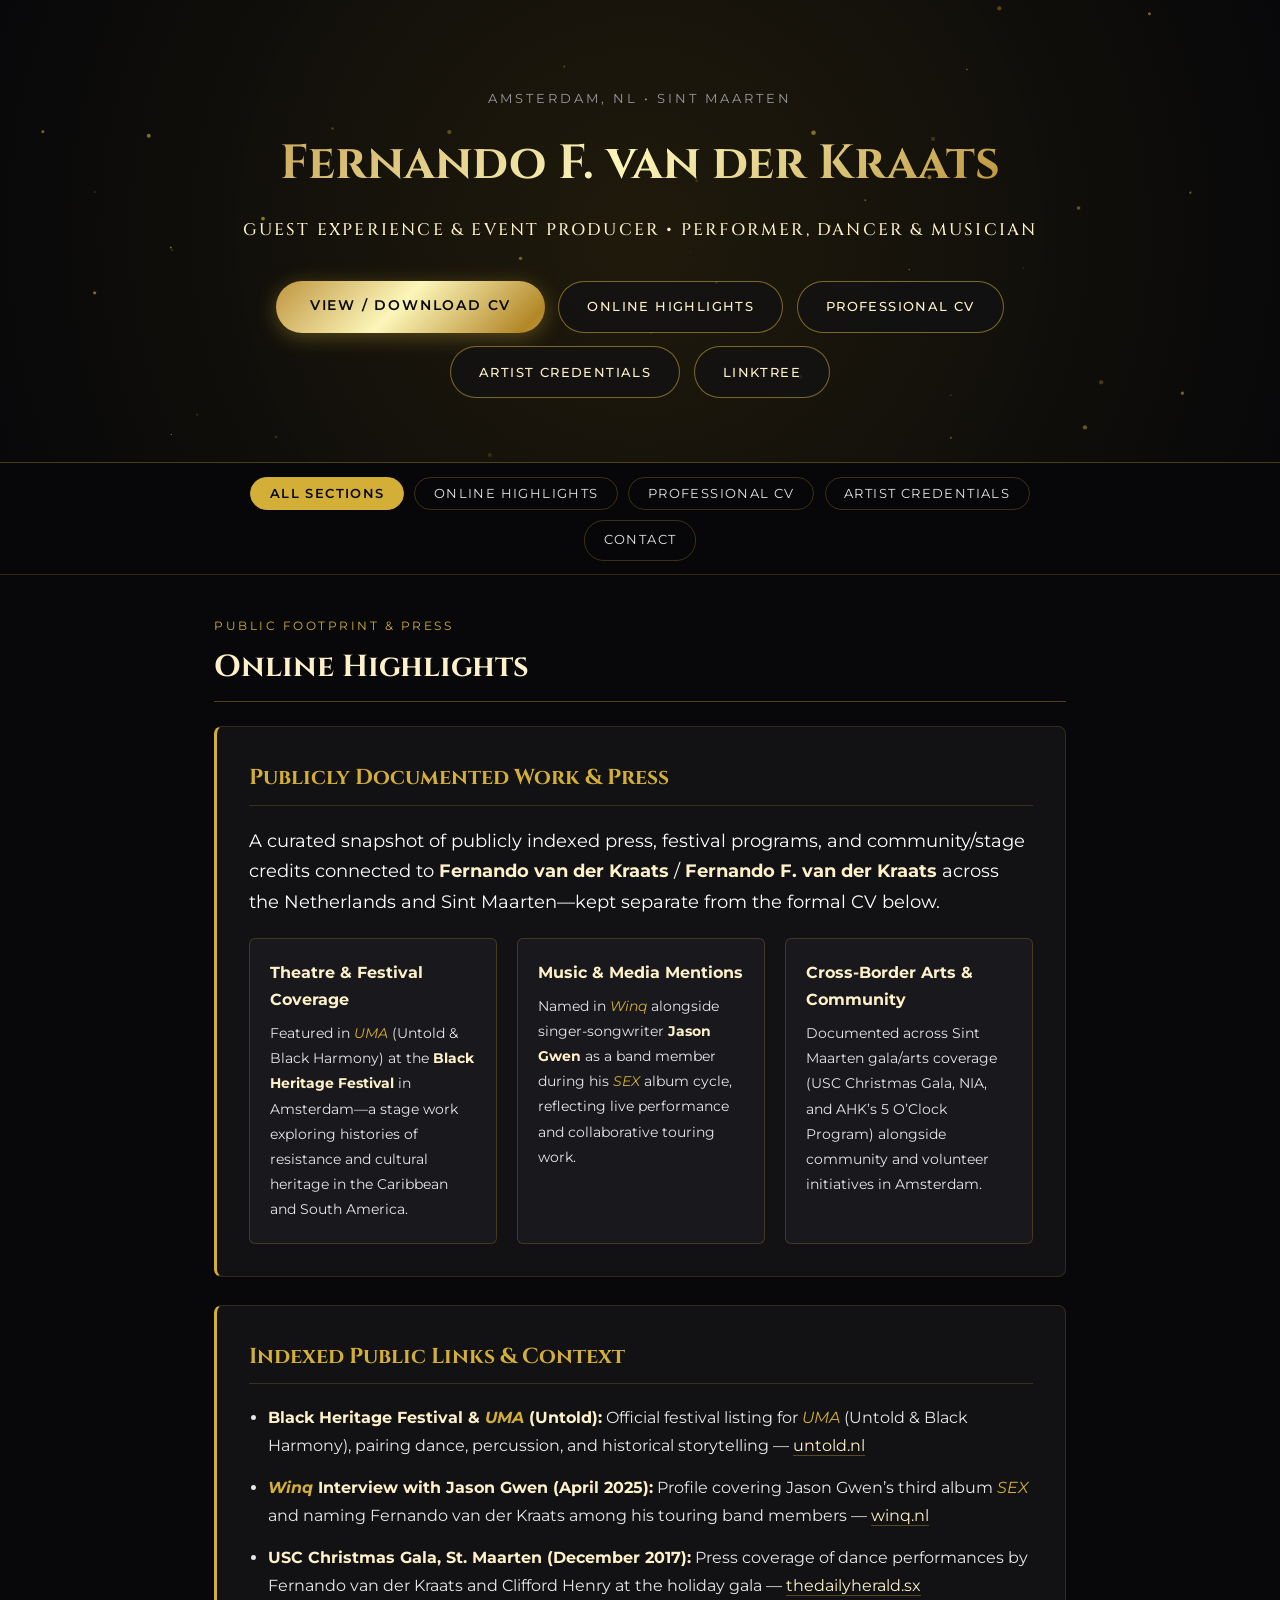
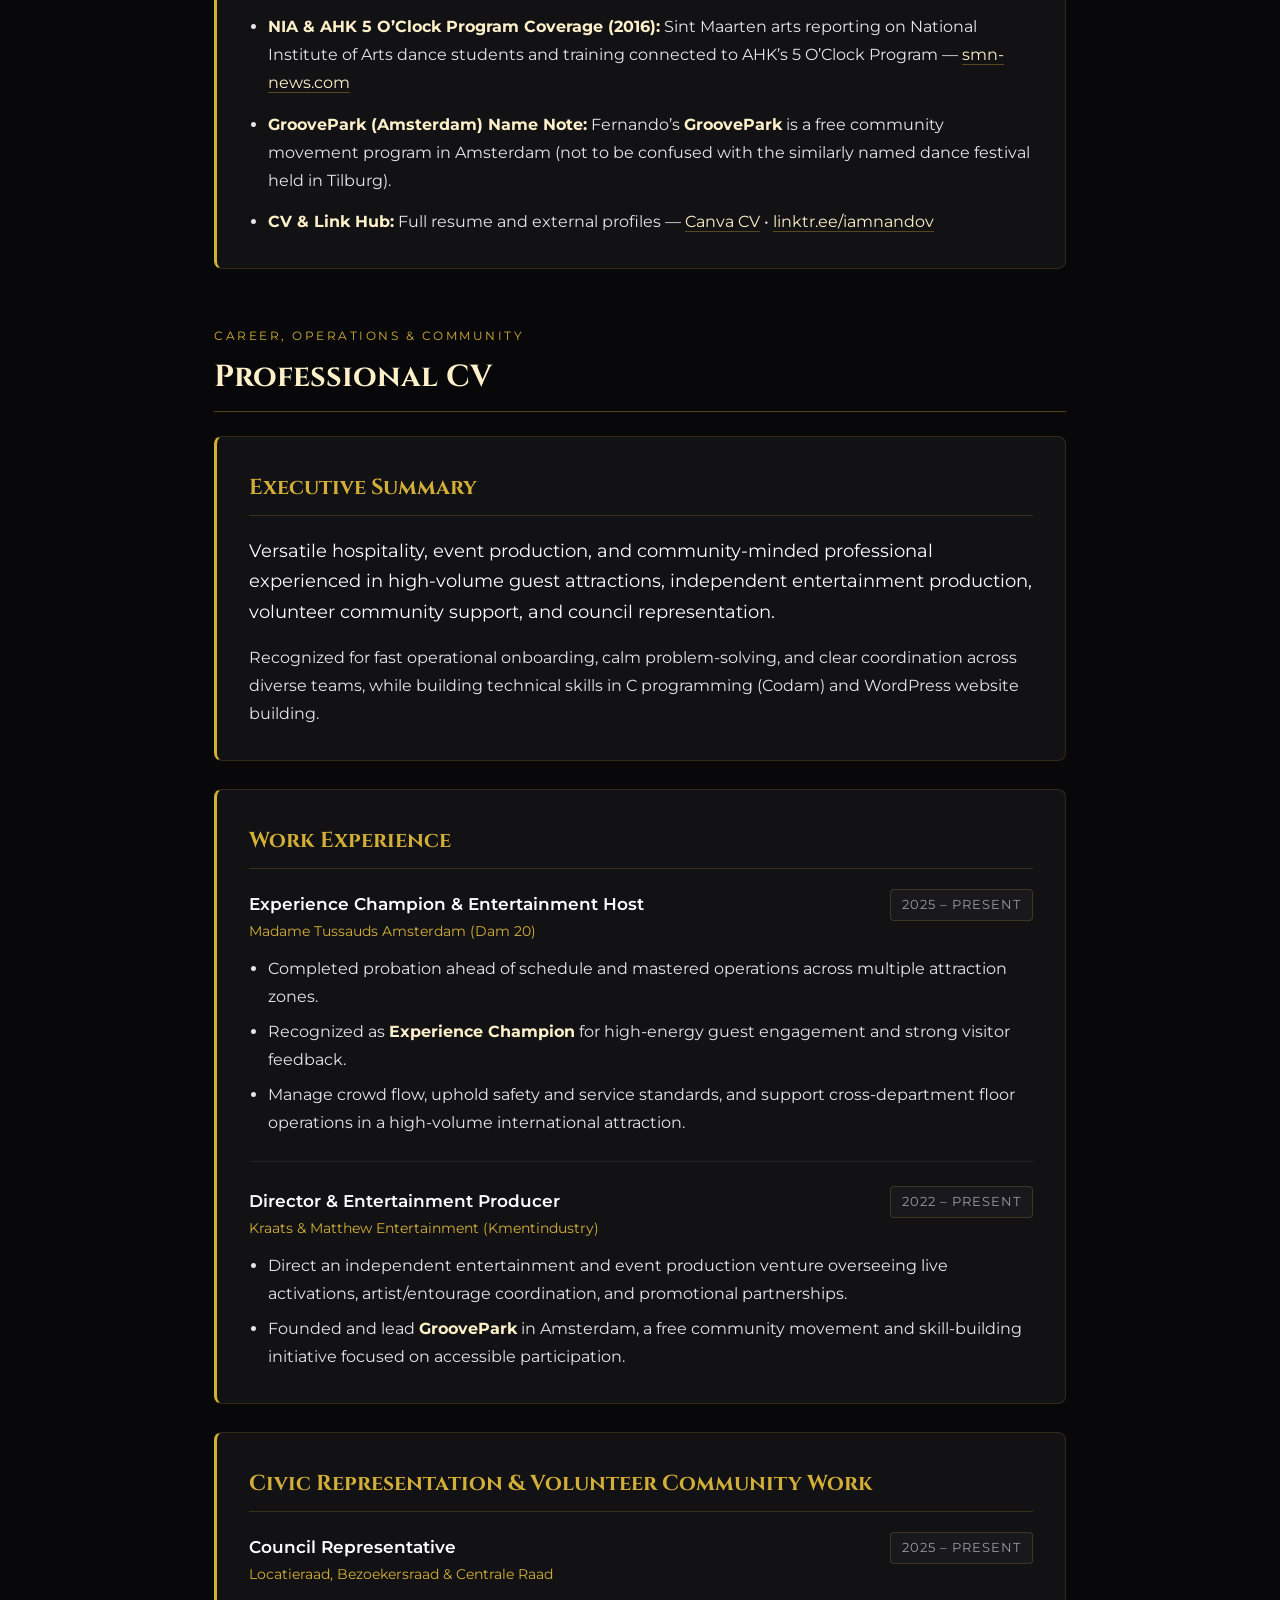
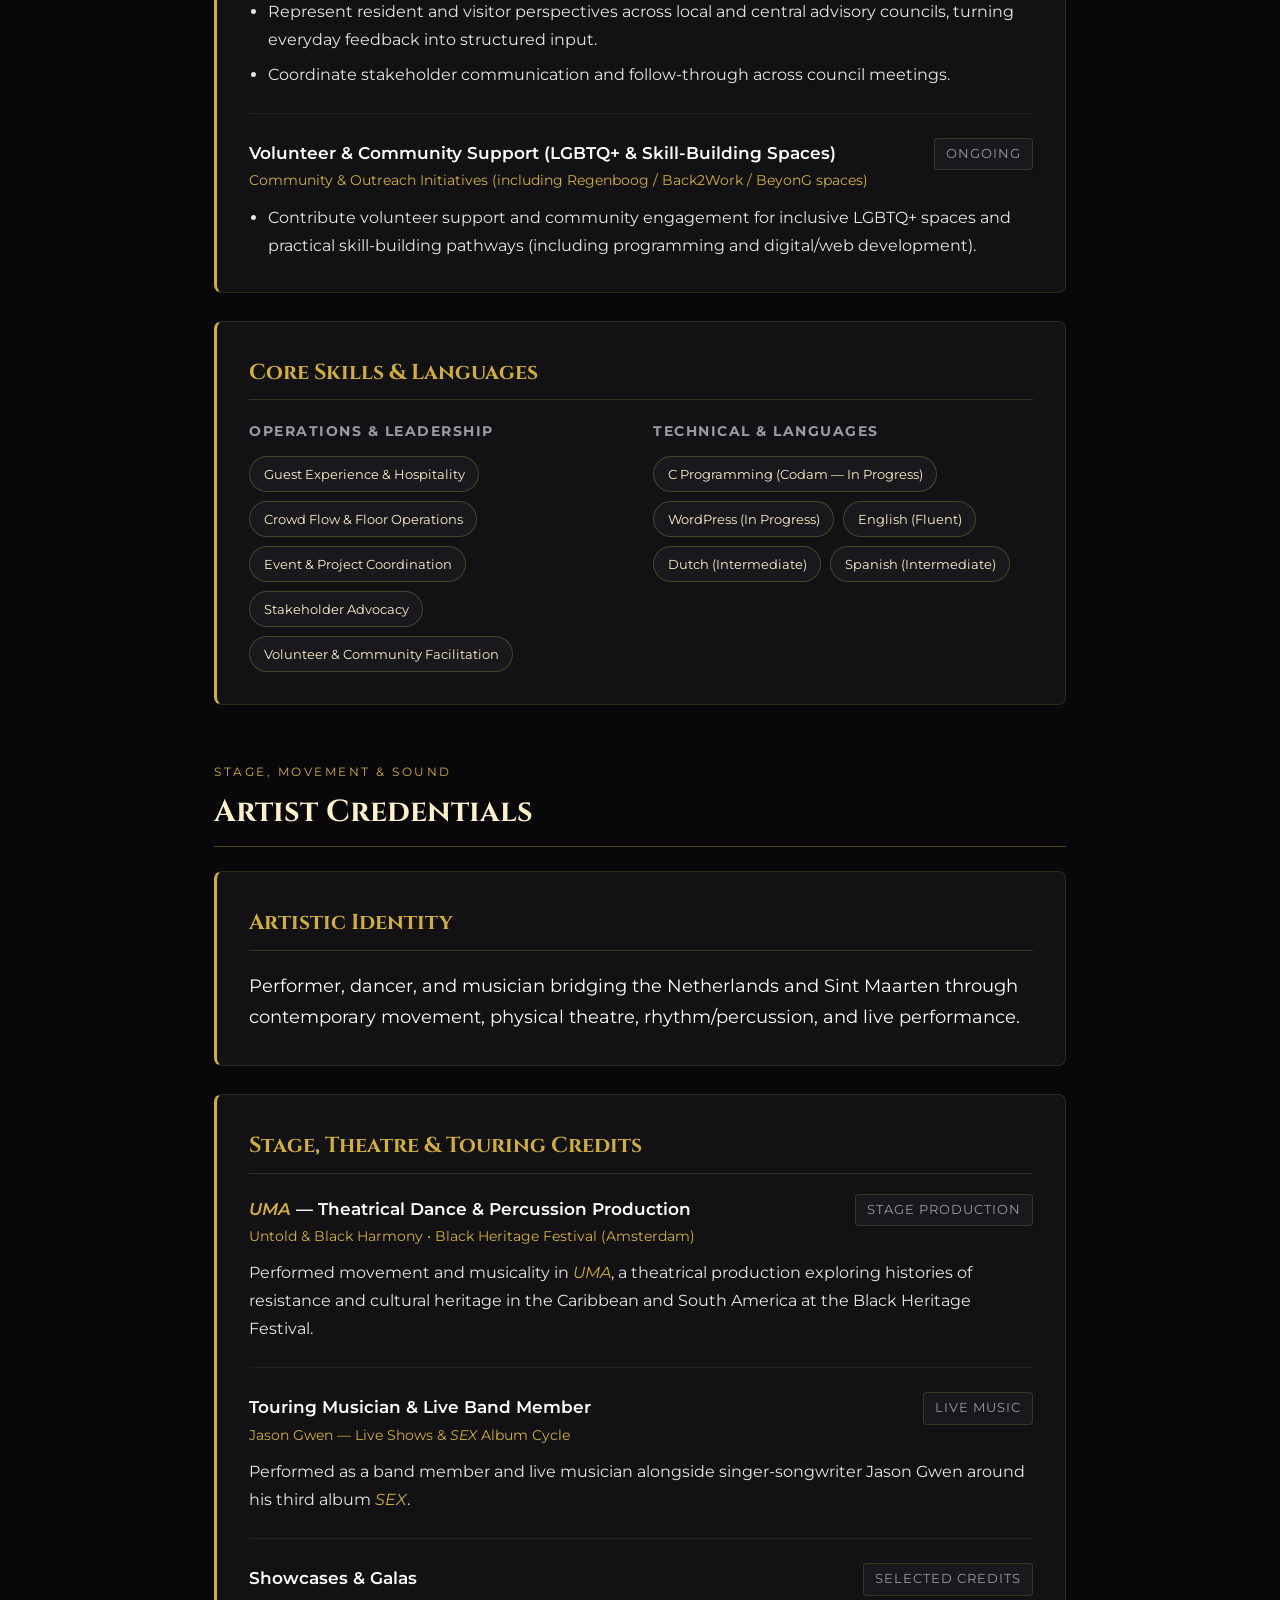
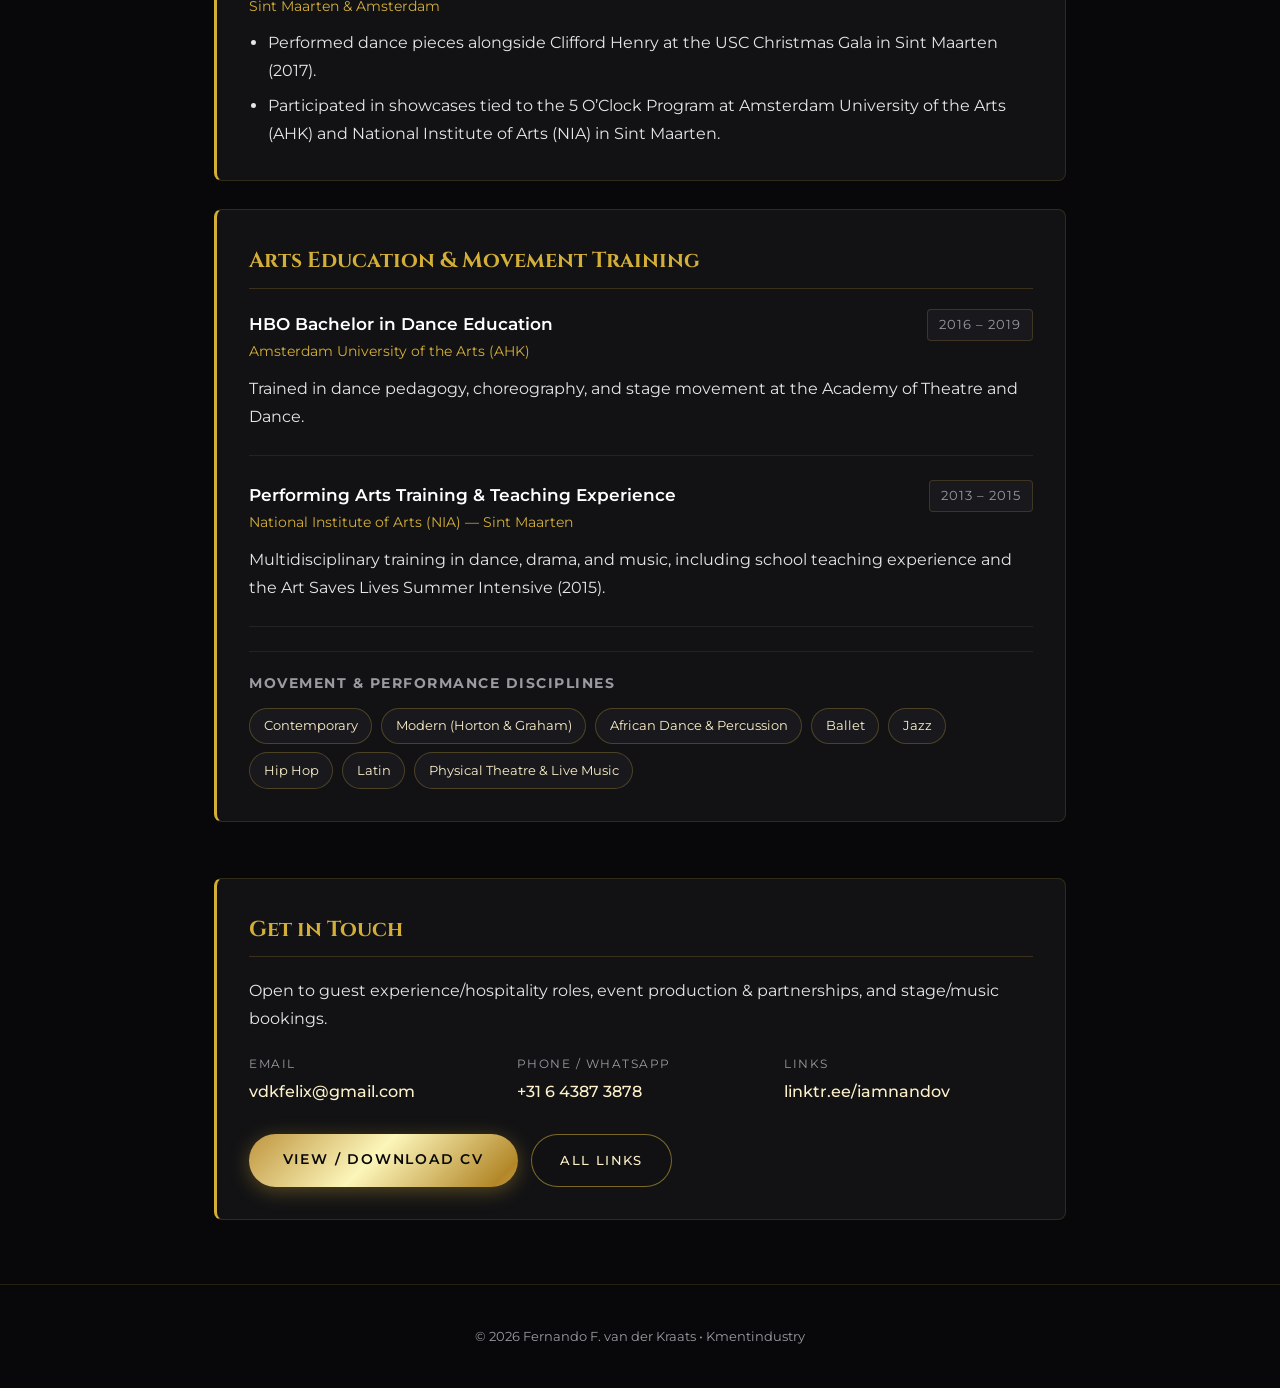
==== commit 139cd7be: "Update index.html" ====
--- a/index.html
+++ b/index.html
@@ -1,1476 +1,1056 @@
 <!DOCTYPE html>
 <html lang="en">
 <head>
-<meta charset="UTF-8">
-<meta name="viewport" content="width=device-width, initial-scale=1.0">
-<title>GroovePark Amsterdam · 2027</title>
-<meta name="theme-color" content="#0D0D18">
-<style>
-  :root {
-    --bg: #0D0D18;
-    --bg-elevated: #141426;
-    --card: rgba(255, 255, 255, 0.045);
-    --card-border: rgba(255, 255, 255, 0.1);
-    --teal: #00897B;
-    --teal-bright: #00BFA5;
-    --teal-soft: rgba(0, 137, 123, 0.16);
-    --whatsapp: #25D366;
-    --text: #FFFFFF;
-    --text-muted: rgba(255, 255, 255, 0.72);
-    --text-faint: rgba(255, 255, 255, 0.45);
-    --radius: 14px;
-  }
-
-  * { margin: 0; padding: 0; box-sizing: border-box; }
-
-  html { scroll-behavior: smooth; }
-
-  body {
-    background: radial-gradient(circle at top center, #16182e 0%, var(--bg) 55%);
-    color: var(--text);
-    font-family: -apple-system, BlinkMacSystemFont, "Segoe UI", Roboto, Arial, sans-serif;
-    min-height: 100vh;
-    line-height: 1.55;
-  }
-
-  .rainbow-bar {
-    height: 6px;
-    width: 100%;
-    background: linear-gradient(90deg,
-      #FF0018 0%, #FF0018 11.1%,
-      #FF8C00 11.1%, #FF8C00 22.2%,
-      #FFD700 22.2%, #FFD700 33.3%,
-      #00C850 33.3%, #00C850 44.4%,
-      #0060FF 44.4%, #0060FF 55.5%,
-      #8B00FF 55.5%, #8B00FF 66.6%,
-      #FF69B4 66.6%, #FF69B4 77.7%,
-      #FFFFFF 77.7%, #FFFFFF 88.8%,
-      #A0522D 88.8%, #A0522D 100%
-    );
-  }
-
-  .container {
-    max-width: 680px;
-    margin: 0 auto;
-    padding: 0 18px;
-  }
-
-  /* Hero */
-  .hero {
-    text-align: center;
-    padding: 36px 16px 22px;
-  }
-
-  .year-pill {
-    display: inline-flex;
-    align-items: center;
-    gap: 8px;
-    background: var(--teal-soft);
-    border: 1px solid rgba(0, 191, 165, 0.35);
-    color: var(--teal-bright);
-    font-size: 11px;
-    font-weight: 700;
-    letter-spacing: 2px;
-    text-transform: uppercase;
-    padding: 6px 14px;
-    border-radius: 999px;
-    margin-bottom: 14px;
-  }
-
-  .logo {
-    font-size: clamp(38px, 8vw, 56px);
-    font-weight: 900;
-    letter-spacing: 3px;
-    line-height: 1.05;
-  }
-
-  .logo span { color: var(--teal-bright); }
-
-  .tagline {
-    font-size: 12px;
-    letter-spacing: 3.5px;
-    color: var(--text-faint);
-    text-transform: uppercase;
-    margin-top: 10px;
-  }
-
-  /* Language Selector */
-  .lang-wrap {
-    margin: 26px auto 12px;
-    max-width: 560px;
-  }
-
-  .lang-label {
-    font-size: 11px;
-    letter-spacing: 2.5px;
-    color: var(--text-faint);
-    text-transform: uppercase;
-    margin-bottom: 12px;
-  }
-
-  .lang-grid {
-    display: flex;
-    flex-wrap: wrap;
-    justify-content: center;
-    gap: 8px;
-  }
-
-  .lang-btn {
-    background: rgba(255, 255, 255, 0.055);
-    border: 1px solid var(--card-border);
-    color: var(--text);
-    padding: 9px 14px;
-    border-radius: 999px;
-    cursor: pointer;
-    font-size: 13px;
-    font-weight: 500;
-    transition: all 0.18s ease;
-    display: inline-flex;
-    align-items: center;
-    gap: 6px;
-  }
-
-  .lang-btn:hover {
-    border-color: var(--teal-bright);
-    transform: translateY(-1px);
-  }
-
-  .lang-btn.active {
-    background: var(--teal);
-    border-color: var(--teal-bright);
-    font-weight: 700;
-    box-shadow: 0 6px 20px rgba(0, 137, 123, 0.35);
-  }
-
-  /* Sticky Quick-Access Nav */
-  .quick-nav {
-    position: sticky;
-    top: 10px;
-    z-index: 20;
-    display: flex;
-    justify-content: center;
-    flex-wrap: wrap;
-    gap: 6px;
-    background: rgba(13, 13, 24, 0.85);
-    backdrop-filter: blur(12px);
-    -webkit-backdrop-filter: blur(12px);
-    border: 1px solid var(--card-border);
-    border-radius: 999px;
-    padding: 6px;
-    margin: 18px auto 24px;
-    max-width: 540px;
-  }
-
-  .quick-nav a {
-    color: var(--text-muted);
-    text-decoration: none;
-    font-size: 12px;
-    font-weight: 600;
-    padding: 7px 13px;
-    border-radius: 999px;
-    transition: all 0.15s ease;
-  }
-
-  .quick-nav a:hover {
-    background: var(--teal-soft);
-    color: var(--teal-bright);
-  }
-
-  /* Cards */
-  .card {
-    background: var(--card);
-    border: 1px solid var(--card-border);
-    border-radius: var(--radius);
-    padding: 22px;
-    margin-bottom: 18px;
-    scroll-margin-top: 72px;
-  }
-
-  .card.accent-card {
-    background: linear-gradient(145deg, rgba(0, 137, 123, 0.18), rgba(20, 20, 38, 0.9));
-    border-color: rgba(0, 191, 165, 0.45);
-  }
-
-  .card-kicker {
-    color: var(--teal-bright);
-    font-size: 11px;
-    font-weight: 800;
-    letter-spacing: 2px;
-    text-transform: uppercase;
-    margin-bottom: 6px;
-  }
-
-  .card h2 {
-    font-size: 19px;
-    font-weight: 800;
-    margin-bottom: 10px;
-  }
-
-  .card p {
-    color: var(--text-muted);
-    font-size: 14.5px;
-  }
-
-  /* CTA Buttons */
-  .cta-group {
-    display: flex;
-    flex-wrap: wrap;
-    gap: 10px;
-    margin-top: 16px;
-  }
-
-  .btn {
-    display: inline-flex;
-    align-items: center;
-    justify-content: center;
-    gap: 8px;
-    padding: 12px 20px;
-    border-radius: 999px;
-    font-size: 14px;
-    font-weight: 700;
-    text-decoration: none;
-    cursor: pointer;
-    border: none;
-    transition: transform 0.15s ease, background 0.15s ease;
-  }
-
-  .btn:hover { transform: translateY(-1px); }
-
-  .btn-primary {
-    background: var(--teal);
-    color: #fff;
-  }
-  .btn-primary:hover { background: #00796B; }
-
-  .btn-whatsapp {
-    background: rgba(37, 211, 102, 0.15);
-    border: 1px solid rgba(37, 211, 102, 0.45);
-    color: var(--whatsapp);
-  }
-  .btn-whatsapp:hover { background: rgba(37, 211, 102, 0.24); }
-
-  .btn-outline {
-    background: rgba(255, 255, 255, 0.06);
-    border: 1px solid var(--card-border);
-    color: var(--text);
-    font-size: 13px;
-    padding: 9px 15px;
-  }
-  .btn-outline:hover { border-color: var(--teal-bright); }
-
-  .meta-row {
-    display: flex;
-    flex-wrap: wrap;
-    gap: 12px;
-    margin-top: 14px;
-    font-size: 12px;
-    color: var(--text-faint);
-  }
-
-  /* Monthly 2027 Calendar */
-  .cal-header {
-    display: flex;
-    align-items: center;
-    justify-content: space-between;
-    gap: 10px;
-    margin: 14px 0 12px;
-  }
-
-  .cal-month-title {
-    font-size: 17px;
-    font-weight: 800;
-    color: var(--text);
-  }
-
-  .cal-nav-btns {
-    display: flex;
-    gap: 6px;
-  }
-
-  .cal-nav-btn {
-    background: rgba(255, 255, 255, 0.07);
-    border: 1px solid var(--card-border);
-    color: var(--text);
-    width: 34px;
-    height: 34px;
-    border-radius: 8px;
-    cursor: pointer;
-    font-weight: 700;
-  }
-  .cal-nav-btn:hover { border-color: var(--teal-bright); color: var(--teal-bright); }
-
-  .cal-weekdays, .cal-days {
-    display: grid;
-    grid-template-columns: repeat(7, 1fr);
-    gap: 6px;
-    text-align: center;
-  }
-
-  .cal-weekdays span {
-    font-size: 11px;
-    font-weight: 700;
-    color: var(--text-faint);
-    padding: 4px 0;
-    text-transform: uppercase;
-  }
-
-  .cal-day {
-    aspect-ratio: 1 / 1;
-    border-radius: 10px;
-    background: rgba(255, 255, 255, 0.025);
-    border: 1px solid rgba(255, 255, 255, 0.05);
-    display: flex;
-    flex-direction: column;
-    align-items: center;
-    justify-content: center;
-    font-size: 13px;
-    color: var(--text-muted);
-    position: relative;
-  }
-
-  .cal-day.empty {
-    background: transparent;
-    border-color: transparent;
-  }
-
-  .cal-day.has-session {
-    background: var(--teal-soft);
-    border-color: rgba(0, 191, 165, 0.5);
-    color: #fff;
-    font-weight: 800;
-    cursor: pointer;
-  }
-
-  .cal-day.has-special {
-    background: rgba(255, 193, 7, 0.16);
-    border-color: rgba(255, 193, 7, 0.65);
-    color: #fff;
-    font-weight: 800;
-    cursor: pointer;
-  }
-
-  .cal-day.selected {
-    outline: 2px solid #fff;
-    transform: scale(1.04);
-  }
-
-  .cal-dot {
-    width: 5px;
-    height: 5px;
-    border-radius: 50%;
-    background: var(--teal-bright);
-    margin-top: 3px;
-  }
-
-  .cal-day.has-special .cal-dot { background: #FFD54F; }
-
-  .cal-legend {
-    display: flex;
-    flex-wrap: wrap;
-    gap: 14px;
-    margin-top: 12px;
-    font-size: 12px;
-    color: var(--text-faint);
-  }
-
-  .legend-item { display: inline-flex; align-items: center; gap: 6px; }
-  .legend-swatch { width: 10px; height: 10px; border-radius: 3px; display: inline-block; }
-
-  .selected-day-panel {
-    margin-top: 16px;
-    padding: 16px;
-    border-radius: 12px;
-    background: rgba(13, 13, 24, 0.75);
-    border: 1px solid rgba(0, 191, 165, 0.35);
-  }
-
-  .selected-day-panel h3 {
-    font-size: 15px;
-    color: var(--teal-bright);
-    margin-bottom: 6px;
-  }
-
-  .sync-bar {
-    display: flex;
-    flex-wrap: wrap;
-    align-items: center;
-    justify-content: space-between;
-    gap: 10px;
-    margin-top: 14px;
-    padding-top: 14px;
-    border-top: 1px solid var(--card-border);
-    font-size: 12px;
-    color: var(--text-faint);
-  }
-
-  /* Weekly Programme */
-  .programme-item {
-    display: flex;
-    gap: 14px;
-    padding: 12px 0;
-    border-bottom: 1px solid rgba(255, 255, 255, 0.06);
-    font-size: 14px;
-  }
-  .programme-item:last-child { border-bottom: none; }
-
-  .prog-time {
-    color: var(--teal-bright);
-    font-weight: 800;
-    min-width: 96px;
-    font-variant-numeric: tabular-nums;
-  }
-
-  /* Offline SVG Map Card */
-  .offline-map {
-    margin: 14px 0;
-    border-radius: 12px;
-    overflow: hidden;
-    border: 1px solid var(--card-border);
-    background: #131b2e;
-  }
-
-  .dir-list {
-    margin-top: 10px;
-    padding-left: 18px;
-    color: var(--text-muted);
-    font-size: 14px;
-  }
-  .dir-list li { margin-bottom: 6px; }
-
-  .prep-note {
-    margin-top: 12px;
-    padding: 10px 14px;
-    border-radius: 10px;
-    background: rgba(255, 193, 7, 0.1);
-    border: 1px solid rgba(255, 193, 7, 0.3);
-    color: #FFE082;
-    font-size: 13px;
-  }
-
-  /* Host & CV Card */
-  .host-box {
-    display: flex;
-    flex-direction: column;
-    gap: 10px;
-  }
-
-  .host-links {
-    display: flex;
-    flex-wrap: wrap;
-    gap: 10px;
-    margin-top: 4px;
-  }
-
-  /* Organizer Mode Drawer */
-  .organizer-toggle-wrap {
-    text-align: center;
-    margin: 24px 0 10px;
-  }
-
-  .organizer-panel {
-    display: none;
-    background: #121324;
-    border: 1px dashed rgba(0, 191, 165, 0.55);
-    border-radius: var(--radius);
-    padding: 20px;
-    margin-bottom: 24px;
-  }
-
-  .organizer-panel.open { display: block; }
-
-  .form-grid {
-    display: grid;
-    grid-template-columns: 1fr 1fr;
-    gap: 10px;
-    margin: 12px 0;
-  }
-
-  @media (max-width: 520px) {
-    .form-grid { grid-template-columns: 1fr; }
-  }
-
-  .field {
-    display: flex;
-    flex-direction: column;
-    gap: 4px;
-  }
-
-  .field.full { grid-column: 1 / -1; }
-
-  .field label {
-    font-size: 11px;
-    text-transform: uppercase;
-    letter-spacing: 1px;
-    color: var(--text-faint);
-  }
-
-  .field input, .field select, .field textarea {
-    background: rgba(255, 255, 255, 0.06);
-    border: 1px solid var(--card-border);
-    border-radius: 8px;
-    padding: 10px 12px;
-    color: #fff;
-    font-size: 13.5px;
-    font-family: inherit;
-  }
-
-  .wa-preview {
-    width: 100%;
-    min-height: 140px;
-    margin-top: 10px;
-    background: #0b0c16;
-    border: 1px solid var(--card-border);
-    border-radius: 8px;
-    padding: 12px;
-    color: #d1fae5;
-    font-size: 12.5px;
-    font-family: ui-monospace, SFMono-Regular, Menlo, monospace;
-  }
-
-  .custom-event-chip {
-    display: flex;
-    justify-content: space-between;
-    align-items: center;
-    gap: 10px;
-    background: rgba(255, 255, 255, 0.05);
-    padding: 8px 12px;
-    border-radius: 8px;
-    margin-top: 8px;
-    font-size: 13px;
-  }
-
-  .footer-strip {
-    text-align: center;
-    padding: 18px 16px 28px;
-    color: var(--text-faint);
-    font-size: 12px;
-  }
-
-  .footer-strip a {
-    color: var(--teal-bright);
-    text-decoration: none;
-    font-weight: 700;
-  }
-</style>
+  <meta charset="UTF-8" />
+  <meta name="viewport" content="width=device-width, initial-scale=1.0" />
+  <title>Fernando F. van der Kraats | Online Highlights, CV &amp; Artist Credentials</title>
+  <meta
+    name="description"
+    content="Public online highlights, Professional CV, and Artist Credentials for Fernando F. van der Kraats (Fernando van der Kraats) across Amsterdam and Sint Maarten."
+  />
+  <link rel="preconnect" href="https://fonts.googleapis.com" />
+  <link rel="preconnect" href="https://fonts.gstatic.com" crossorigin />
+  <link
+    href="https://fonts.googleapis.com/css?family=Cinzel:wght@500;700&family=Montserrat:wght@300;400;500;600&display=swap"
+    rel="stylesheet"
+  />
+  <style>
+    :root {
+      --bg-dark: #08080a;
+      --bg-card: #121215;
+      --bg-elevated: #18181d;
+      --gold-primary: #d4af37;
+      --gold-light: #fef1c9;
+      --gold-gradient: linear-gradient(
+        135deg,
+        #bf953f 0%,
+        #fcf6ba 25%,
+        #b38728 50%,
+        #fbf5b7 75%,
+        #aa771c 100%
+      );
+      --gold-shadow: rgba(212, 175, 55, 0.35);
+      --text-primary: #e6e6e8;
+      --text-muted: #9a9aa1;
+      --font-heading: 'Cinzel', serif;
+      --font-body: 'Montserrat', sans-serif;
+    }
+
+    * {
+      box-sizing: border-box;
+      margin: 0;
+      padding: 0;
+    }
+
+    html {
+      scroll-behavior: smooth;
+    }
+
+    body {
+      background-color: var(--bg-dark);
+      color: var(--text-primary);
+      font-family: var(--font-body);
+      line-height: 1.75;
+    }
+
+    a:focus-visible,
+    button:focus-visible {
+      outline: 2px solid var(--gold-primary);
+      outline-offset: 2px;
+    }
+
+    /* Hero Section */
+    .hero {
+      position: relative;
+      overflow: hidden;
+      padding: 5.5rem 1.5rem 4rem 1.5rem;
+      text-align: center;
+      background: radial-gradient(circle at center, rgba(35, 29, 12, 0.85) 0%, var(--bg-dark) 100%);
+      border-bottom: 1px solid rgba(212, 175, 55, 0.3);
+    }
+
+    #header-canvas {
+      position: absolute;
+      inset: 0;
+      width: 100%;
+      height: 100%;
+      z-index: 1;
+      pointer-events: none;
+    }
+
+    .header-content {
+      position: relative;
+      z-index: 2;
+      max-width: 900px;
+      margin: 0 auto;
+    }
+
+    .eyebrow {
+      font-size: 0.8rem;
+      text-transform: uppercase;
+      letter-spacing: 3px;
+      color: var(--text-muted);
+      margin-bottom: 0.75rem;
+    }
+
+    h1.shimmer-text {
+      font-family: var(--font-heading);
+      font-size: 3rem;
+      background: var(--gold-gradient);
+      background-size: 200% auto;
+      -webkit-background-clip: text;
+      -webkit-text-fill-color: transparent;
+      animation: shimmer 6s linear infinite;
+      margin-bottom: 0.6rem;
+    }
+
+    @keyframes shimmer {
+      0% {
+        background-position: 0% center;
+      }
+      100% {
+        background-position: 200% center;
+      }
+    }
+
+    h2.subtitle {
+      font-family: var(--font-heading);
+      font-size: 1.05rem;
+      color: var(--gold-light);
+      text-transform: uppercase;
+      letter-spacing: 2.2px;
+      margin-bottom: 2.2rem;
+      font-weight: 500;
+    }
+
+    .cta-group {
+      display: flex;
+      flex-wrap: wrap;
+      justify-content: center;
+      gap: 0.85rem;
+    }
+
+    .btn-gold {
+      display: inline-block;
+      padding: 0.85rem 2.1rem;
+      background: var(--gold-gradient);
+      background-size: 200% auto;
+      color: #08080a;
+      font-weight: 600;
+      font-size: 0.85rem;
+      text-decoration: none;
+      text-transform: uppercase;
+      letter-spacing: 1.8px;
+      border-radius: 30px;
+      box-shadow: 0 4px 20px var(--gold-shadow);
+      transition: all 0.35s ease;
+    }
+
+    .btn-gold:hover {
+      background-position: right center;
+      transform: translateY(-2px);
+      box-shadow: 0 8px 28px rgba(212, 175, 55, 0.55);
+    }
+
+    .btn-outline {
+      display: inline-block;
+      padding: 0.85rem 1.75rem;
+      border: 1px solid rgba(212, 175, 55, 0.55);
+      color: var(--gold-light);
+      font-weight: 500;
+      font-size: 0.82rem;
+      text-decoration: none;
+      text-transform: uppercase;
+      letter-spacing: 1.4px;
+      border-radius: 30px;
+      background: rgba(18, 18, 21, 0.7);
+      transition: all 0.35s ease;
+    }
+
+    .btn-outline:hover {
+      border-color: var(--gold-primary);
+      background: rgba(212, 175, 55, 0.12);
+      transform: translateY(-2px);
+    }
+
+    /* Sticky Profile Switcher Bar */
+    .profile-nav {
+      position: sticky;
+      top: 0;
+      z-index: 20;
+      background: rgba(8, 8, 10, 0.92);
+      backdrop-filter: blur(10px);
+      border-bottom: 1px solid rgba(212, 175, 55, 0.2);
+      padding: 0.85rem 1rem;
+    }
+
+    .nav-inner {
+      max-width: 900px;
+      margin: 0 auto;
+      display: flex;
+      flex-wrap: wrap;
+      justify-content: center;
+      align-items: center;
+      gap: 0.65rem;
+    }
+
+    .tab-btn,
+    .nav-link {
+      background: transparent;
+      border: 1px solid rgba(212, 175, 55, 0.25);
+      color: var(--text-primary);
+      font-family: var(--font-body);
+      font-size: 0.8rem;
+      text-transform: uppercase;
+      letter-spacing: 1.4px;
+      padding: 0.5rem 1.15rem;
+      border-radius: 20px;
+      cursor: pointer;
+      text-decoration: none;
+      transition: all 0.25s ease;
+    }
+
+    .tab-btn:hover,
+    .nav-link:hover {
+      border-color: var(--gold-primary);
+      color: var(--gold-light);
+    }
+
+    .tab-btn.active {
+      background: var(--gold-primary);
+      color: #08080a;
+      border-color: var(--gold-primary);
+      font-weight: 600;
+    }
+
+    /* Main Container & Section Headers */
+    .container {
+      max-width: 900px;
+      margin: 2.5rem auto 4rem auto;
+      padding: 0 1.5rem;
+    }
+
+    .profile-section {
+      margin-bottom: 3.5rem;
+      scroll-margin-top: 4.5rem;
+    }
+
+    .section-header {
+      margin-bottom: 1.5rem;
+      padding-bottom: 0.5rem;
+      border-bottom: 1px solid rgba(212, 175, 55, 0.35);
+    }
+
+    .section-tag {
+      display: block;
+      font-size: 0.75rem;
+      text-transform: uppercase;
+      letter-spacing: 2.5px;
+      color: var(--gold-primary);
+      margin-bottom: 0.2rem;
+    }
+
+    .section-header h2 {
+      font-family: var(--font-heading);
+      font-size: 1.9rem;
+      color: var(--gold-light);
+    }
+
+    /* Cards */
+    .card {
+      background: var(--bg-card);
+      border: 1px solid rgba(212, 175, 55, 0.16);
+      border-left: 3px solid var(--gold-primary);
+      border-radius: 8px;
+      padding: 2rem;
+      margin-bottom: 1.75rem;
+      transition: border-color 0.3s ease, box-shadow 0.3s ease;
+    }
+
+    .card:hover {
+      border-color: var(--gold-primary);
+      box-shadow: 0 8px 30px rgba(0, 0, 0, 0.6);
+    }
+
+    h3 {
+      font-family: var(--font-heading);
+      font-size: 1.35rem;
+      color: var(--gold-primary);
+      border-bottom: 1px solid rgba(212, 175, 55, 0.2);
+      padding-bottom: 0.5rem;
+      margin-bottom: 1.25rem;
+    }
+
+    p {
+      margin-bottom: 1rem;
+    }
+
+    p:last-child {
+      margin-bottom: 0;
+    }
+
+    strong {
+      color: var(--gold-light);
+    }
+
+    em {
+      color: var(--gold-primary);
+    }
+
+    .intro-card .lead {
+      font-size: 1.1rem;
+      color: #ffffff;
+    }
+
+    .highlights-grid {
+      display: grid;
+      grid-template-columns: repeat(auto-fit, minmax(240px, 1fr));
+      gap: 1.25rem;
+      margin-top: 1.25rem;
+    }
+
+    .highlight-box {
+      background: var(--bg-elevated);
+      border: 1px solid rgba(212, 175, 55, 0.22);
+      border-radius: 6px;
+      padding: 1.25rem;
+    }
+
+    .highlight-box h4 {
+      font-size: 0.98rem;
+      color: var(--gold-light);
+      margin-bottom: 0.45rem;
+    }
+
+    .highlight-box p {
+      font-size: 0.9rem;
+      color: var(--text-primary);
+    }
+
+    .pub-list {
+      padding-left: 1.2rem;
+    }
+
+    .pub-list li {
+      margin-bottom: 0.85rem;
+    }
+
+    .pub-list li:last-child {
+      margin-bottom: 0;
+    }
+
+    .pub-list a {
+      color: var(--gold-light);
+      text-decoration: none;
+      border-bottom: 1px solid rgba(212, 175, 55, 0.35);
+    }
+
+    .pub-list a:hover {
+      color: var(--gold-primary);
+      border-bottom-color: var(--gold-primary);
+    }
+
+    /* Experience & Credit Entries */
+    .entry {
+      padding-bottom: 1.5rem;
+      margin-bottom: 1.5rem;
+      border-bottom: 1px solid rgba(255, 255, 255, 0.07);
+    }
+
+    .entry:last-child {
+      padding-bottom: 0;
+      margin-bottom: 0;
+      border-bottom: none;
+    }
+
+    .entry-top {
+      display: flex;
+      justify-content: space-between;
+      align-items: flex-start;
+      gap: 1rem;
+      margin-bottom: 0.65rem;
+    }
+
+    .entry h4 {
+      font-size: 1.08rem;
+      color: #ffffff;
+      font-weight: 600;
+    }
+
+    .entry .org {
+      font-size: 0.9rem;
+      color: var(--gold-primary);
+      margin-bottom: 0;
+    }
+
+    .entry .date {
+      font-size: 0.8rem;
+      text-transform: uppercase;
+      letter-spacing: 1px;
+      color: var(--text-muted);
+      white-space: nowrap;
+      background: var(--bg-elevated);
+      padding: 0.25rem 0.7rem;
+      border-radius: 4px;
+      border: 1px solid rgba(212, 175, 55, 0.2);
+    }
+
+    .entry ul {
+      padding-left: 1.2rem;
+      color: var(--text-primary);
+    }
+
+    .entry li {
+      margin-bottom: 0.45rem;
+    }
+
+    .entry li:last-child {
+      margin-bottom: 0;
+    }
+
+    /* Skill & Discipline Tags */
+    .skills-grid {
+      display: grid;
+      grid-template-columns: repeat(auto-fit, minmax(260px, 1fr));
+      gap: 1.5rem;
+    }
+
+    .disciplines-group {
+      margin-top: 1.5rem;
+      padding-top: 1.25rem;
+      border-top: 1px solid rgba(255, 255, 255, 0.07);
+    }
+
+    .skill-group h4 {
+      font-size: 0.85rem;
+      text-transform: uppercase;
+      letter-spacing: 1.5px;
+      color: var(--text-muted);
+      margin-bottom: 0.75rem;
+    }
+
+    .tags {
+      display: flex;
+      flex-wrap: wrap;
+      gap: 0.55rem;
+    }
+
+    .tags span {
+      font-size: 0.82rem;
+      background: var(--bg-elevated);
+      color: var(--gold-light);
+      border: 1px solid rgba(212, 175, 55, 0.28);
+      padding: 0.35rem 0.85rem;
+      border-radius: 20px;
+    }
+
+    /* Contact Grid */
+    .contact-grid {
+      display: grid;
+      grid-template-columns: repeat(auto-fit, minmax(210px, 1fr));
+      gap: 1.2rem;
+      margin-top: 1.25rem;
+    }
+
+    .contact-grid .label {
+      display: block;
+      font-size: 0.75rem;
+      text-transform: uppercase;
+      letter-spacing: 1.5px;
+      color: var(--text-muted);
+      margin-bottom: 0.2rem;
+    }
+
+    .contact-grid a {
+      color: var(--gold-light);
+      text-decoration: none;
+      font-weight: 500;
+    }
+
+    .contact-grid a:hover {
+      color: var(--gold-primary);
+      text-decoration: underline;
+    }
+
+    .contact-cta {
+      margin-top: 1.8rem;
+      justify-content: flex-start;
+    }
+
+    footer {
+      text-align: center;
+      padding: 2.5rem 1.5rem;
+      color: var(--text-muted);
+      font-size: 0.82rem;
+      border-top: 1px solid rgba(212, 175, 55, 0.15);
+    }
+
+    @media (max-width: 768px) {
+      h1.shimmer-text {
+        font-size: 2.1rem;
+      }
+      h2.subtitle {
+        font-size: 0.92rem;
+        letter-spacing: 1.5px;
+      }
+      .entry-top {
+        flex-direction: column;
+        gap: 0.35rem;
+      }
+      .card {
+        padding: 1.5rem;
+      }
+      .contact-cta {
+        justify-content: center;
+      }
+    }
+  </style>
 </head>
 <body>
-
-<div class="rainbow-bar"></div>
-
-<div class="container">
   <header class="hero">
-    <div class="year-pill">2027 Season · Amsterdam West</div>
-    <div class="logo">GROOVE<span>PARK</span></div>
-    <div class="tagline">Community Movement &amp; Skill-Building Hub</div>
-
-    <div class="lang-wrap">
-      <div class="lang-label">Choose your language / Kies je taal</div>
-      <div class="lang-grid" id="langGrid"></div>
+    <canvas id="header-canvas" aria-hidden="true"></canvas>
+    <div class="header-content">
+      <p class="eyebrow">Amsterdam, NL &bull; Sint Maarten</p>
+      <h1 class="shimmer-text">Fernando F. van der Kraats</h1>
+      <h2 class="subtitle">
+        Guest Experience &amp; Event Producer &bull; Performer, Dancer &amp; Musician
+      </h2>
+      <div class="cta-group">
+        <a
+          href="https://www.canva.com/d/ZB60XIXt_QIxFcS"
+          target="_blank"
+          rel="noopener noreferrer"
+          class="btn-gold"
+          >View / Download CV</a
+        >
+        <a href="#online" class="btn-outline">Online Highlights</a>
+        <a href="#professional" class="btn-outline">Professional CV</a>
+        <a href="#artist" class="btn-outline">Artist Credentials</a>
+        <a
+          href="https://linktr.ee/iamnandov"
+          target="_blank"
+          rel="noopener noreferrer"
+          class="btn-outline"
+          >Linktree</a
+        >
+      </div>
     </div>
   </header>
 
-  <nav class="quick-nav" id="quickNav" aria-label="Section navigation">
-    <a href="#join" data-i18n="navJoin">Join</a>
-    <a href="#calendar" data-i18n="navCalendar">2027 Calendar</a>
-    <a href="#programme" data-i18n="navProgramme">Weekly Flow</a>
-    <a href="#location" data-i18n="navLocation">Location</a>
-    <a href="#host" data-i18n="navHost">Host &amp; CV</a>
+  <nav class="profile-nav" aria-label="Profile Sections">
+    <div class="nav-inner">
+      <button type="button" class="tab-btn active" data-target="all">All Sections</button>
+      <button type="button" class="tab-btn" data-target="online">Online Highlights</button>
+      <button type="button" class="tab-btn" data-target="professional">Professional CV</button>
+      <button type="button" class="tab-btn" data-target="artist">Artist Credentials</button>
+      <a href="#contact" class="nav-link">Contact</a>
+    </div>
   </nav>
 
-  <main id="contentRoot">
-    <!-- Join & Channel CTA -->
-    <section class="card accent-card" id="join">
-      <div class="card-kicker" data-i18n="joinKicker">2027 Community Access</div>
-      <h2 data-i18n="joinTitle">Sign In / Sign Up &amp; Facilitators</h2>
-      <p data-i18n="joinDesc">Free weekly sessions for the LGBTQ+ community and allies in Amsterdam. Check in, sign up to teach or collaborate, and get weekly drops on WhatsApp.</p>
-      <div class="cta-group">
-        <a href="https://forms.gle/DFJbktia8MkP6tSa9" target="_blank" rel="noopener" class="btn btn-primary" data-i18n="btnForm">📋 Open Official Form</a>
-        <a href="https://whatsapp.com/channel/0029VbDeeuOK5cDNxqYGi30Y" target="_blank" rel="noopener" class="btn btn-whatsapp" data-i18n="btnWa">💬 Weekly WhatsApp Channel</a>
+  <main class="container">
+    <!-- 1. ONLINE HIGHLIGHTS (FIRST) -->
+    <section id="online" class="profile-section" data-category="online">
+      <div class="section-header">
+        <span class="section-tag">Public Footprint &amp; Press</span>
+        <h2>Online Highlights</h2>
       </div>
-      <div class="meta-row">
-        <span data-i18n="offlineBadge">⚡ Works offline · Saved on your device</span>
-        <span>·</span>
-        <span data-i18n="freeBadge">Free · All bodies welcome</span>
+
+      <article class="card intro-card">
+        <h3>Publicly Documented Work &amp; Press</h3>
+        <p class="lead">
+          A curated snapshot of publicly indexed press, festival programs, and community/stage
+          credits connected to <strong>Fernando van der Kraats</strong> /
+          <strong>Fernando F. van der Kraats</strong> across the Netherlands and Sint Maarten—kept
+          separate from the formal CV below.
+        </p>
+
+        <div class="highlights-grid">
+          <div class="highlight-box">
+            <h4>Theatre &amp; Festival Coverage</h4>
+            <p>
+              Featured in <em>UMA</em> (Untold &amp; Black Harmony) at the
+              <strong>Black Heritage Festival</strong> in Amsterdam—a stage work exploring histories
+              of resistance and cultural heritage in the Caribbean and South America.
+            </p>
+          </div>
+          <div class="highlight-box">
+            <h4>Music &amp; Media Mentions</h4>
+            <p>
+              Named in <em>Winq</em> alongside singer-songwriter <strong>Jason Gwen</strong> as a
+              band member during his <em>SEX</em> album cycle, reflecting live performance and
+              collaborative touring work.
+            </p>
+          </div>
+          <div class="highlight-box">
+            <h4>Cross-Border Arts &amp; Community</h4>
+            <p>
+              Documented across Sint Maarten gala/arts coverage (USC Christmas Gala, NIA, and
+              AHK&rsquo;s 5 O&rsquo;Clock Program) alongside community and volunteer initiatives in
+              Amsterdam.
+            </p>
+          </div>
+        </div>
+      </article>
+
+      <article class="card">
+        <h3>Indexed Public Links &amp; Context</h3>
+        <ul class="pub-list">
+          <li>
+            <strong>Black Heritage Festival &amp; <em>UMA</em> (Untold):</strong> Official festival
+            listing for <em>UMA</em> (Untold &amp; Black Harmony), pairing dance, percussion, and
+            historical storytelling —
+            <a
+              href="https://untold.nl/en/agenda/2024/openingsavond-black-heritage-festival-2024"
+              target="_blank"
+              rel="noopener noreferrer"
+              >untold.nl</a
+            >
+          </li>
+          <li>
+            <strong><em>Winq</em> Interview with Jason Gwen (April 2025):</strong> Profile covering
+            Jason Gwen&rsquo;s third album <em>SEX</em> and naming Fernando van der Kraats among his
+            touring band members —
+            <a
+              href="https://www.winq.nl/muzikant-jason-gwen-over-zijn-derde-album-sex-mensen-zullen-zichzelf-herkennen-in-deze-nummers/294419"
+              target="_blank"
+              rel="noopener noreferrer"
+              >winq.nl</a
+            >
+          </li>
+          <li>
+            <strong>USC Christmas Gala, St. Maarten (December 2017):</strong> Press coverage of
+            dance performances by Fernando van der Kraats and Clifford Henry at the holiday gala —
+            <a
+              href="https://www.thedailyherald.sx/islands/st-maarteners-share-holiday-spirit-at-usc-christmas-gala"
+              target="_blank"
+              rel="noopener noreferrer"
+              >thedailyherald.sx</a
+            >
+          </li>
+          <li>
+            <strong>NIA &amp; AHK 5 O&rsquo;Clock Program Coverage (2016):</strong> Sint Maarten
+            arts reporting on National Institute of Arts dance students and training connected to
+            AHK&rsquo;s 5 O&rsquo;Clock Program —
+            <a
+              href="https://smn-news.com/st-maarten-st-martin-news/24370-national-institute-of-arts-to-travel-to-the-netherlands-with-3-dance-students.html"
+              target="_blank"
+              rel="noopener noreferrer"
+              >smn-news.com</a
+            >
+          </li>
+          <li>
+            <strong>GroovePark (Amsterdam) Name Note:</strong> Fernando&rsquo;s
+            <strong>GroovePark</strong> is a free community movement program in Amsterdam (not to
+            be confused with the similarly named dance festival held in Tilburg).
+          </li>
+          <li>
+            <strong>CV &amp; Link Hub:</strong> Full resume and external profiles —
+            <a
+              href="https://www.canva.com/d/ZB60XIXt_QIxFcS"
+              target="_blank"
+              rel="noopener noreferrer"
+              >Canva CV</a
+            >
+            &bull;
+            <a
+              href="https://linktr.ee/iamnandov"
+              target="_blank"
+              rel="noopener noreferrer"
+              >linktr.ee/iamnandov</a
+            >
+          </li>
+        </ul>
+      </article>
+    </section>
+
+    <!-- 2. PROFESSIONAL CV (SECOND) -->
+    <section id="professional" class="profile-section" data-category="professional">
+      <div class="section-header">
+        <span class="section-tag">Career, Operations &amp; Community</span>
+        <h2>Professional CV</h2>
       </div>
+
+      <article class="card intro-card">
+        <h3>Executive Summary</h3>
+        <p class="lead">
+          Versatile hospitality, event production, and community-minded professional experienced in
+          high-volume guest attractions, independent entertainment production, volunteer
+          community support, and council representation.
+        </p>
+        <p>
+          Recognized for fast operational onboarding, calm problem-solving, and clear
+          coordination across diverse teams, while building technical skills in C programming
+          (Codam) and WordPress website building.
+        </p>
+      </article>
+
+      <article class="card">
+        <h3>Work Experience</h3>
+
+        <div class="entry">
+          <div class="entry-top">
+            <div>
+              <h4>Experience Champion &amp; Entertainment Host</h4>
+              <p class="org">Madame Tussauds Amsterdam (Dam 20)</p>
+            </div>
+            <span class="date">2025 &ndash; Present</span>
+          </div>
+          <ul>
+            <li>
+              Completed probation ahead of schedule and mastered operations across multiple
+              attraction zones.
+            </li>
+            <li>
+              Recognized as <strong>Experience Champion</strong> for high-energy guest engagement
+              and strong visitor feedback.
+            </li>
+            <li>
+              Manage crowd flow, uphold safety and service standards, and support cross-department
+              floor operations in a high-volume international attraction.
+            </li>
+          </ul>
+        </div>
+
+        <div class="entry">
+          <div class="entry-top">
+            <div>
+              <h4>Director &amp; Entertainment Producer</h4>
+              <p class="org">Kraats &amp; Matthew Entertainment (Kmentindustry)</p>
+            </div>
+            <span class="date">2022 &ndash; Present</span>
+          </div>
+          <ul>
+            <li>
+              Direct an independent entertainment and event production venture overseeing live
+              activations, artist/entourage coordination, and promotional partnerships.
+            </li>
+            <li>
+              Founded and lead <strong>GroovePark</strong> in Amsterdam, a free community movement
+              and skill-building initiative focused on accessible participation.
+            </li>
+          </ul>
+        </div>
+      </article>
+
+      <article class="card">
+        <h3>Civic Representation &amp; Volunteer Community Work</h3>
+
+        <div class="entry">
+          <div class="entry-top">
+            <div>
+              <h4>Council Representative</h4>
+              <p class="org">Locatieraad, Bezoekersraad &amp; Centrale Raad</p>
+            </div>
+            <span class="date">2025 &ndash; Present</span>
+          </div>
+          <ul>
+            <li>
+              Represent resident and visitor perspectives across local and central advisory councils,
+              turning everyday feedback into structured input.
+            </li>
+            <li>
+              Coordinate stakeholder communication and follow-through across council meetings.
+            </li>
+          </ul>
+        </div>
+
+        <div class="entry">
+          <div class="entry-top">
+            <div>
+              <h4>Volunteer &amp; Community Support (LGBTQ+ &amp; Skill-Building Spaces)</h4>
+              <p class="org">Community &amp; Outreach Initiatives (including Regenboog / Back2Work / BeyonG spaces)</p>
+            </div>
+            <span class="date">Ongoing</span>
+          </div>
+          <ul>
+            <li>
+              Contribute volunteer support and community engagement for inclusive LGBTQ+ spaces and
+              practical skill-building pathways (including programming and digital/web development).
+            </li>
+          </ul>
+        </div>
+      </article>
+
+      <article class="card">
+        <h3>Core Skills &amp; Languages</h3>
+        <div class="skills-grid">
+          <div class="skill-group">
+            <h4>Operations &amp; Leadership</h4>
+            <div class="tags">
+              <span>Guest Experience &amp; Hospitality</span>
+              <span>Crowd Flow &amp; Floor Operations</span>
+              <span>Event &amp; Project Coordination</span>
+              <span>Stakeholder Advocacy</span>
+              <span>Volunteer &amp; Community Facilitation</span>
+            </div>
+          </div>
+          <div class="skill-group">
+            <h4>Technical &amp; Languages</h4>
+            <div class="tags">
+              <span>C Programming (Codam &mdash; In Progress)</span>
+              <span>WordPress (In Progress)</span>
+              <span>English (Fluent)</span>
+              <span>Dutch (Intermediate)</span>
+              <span>Spanish (Intermediate)</span>
+            </div>
+          </div>
+        </div>
+      </article>
     </section>
 
-    <!-- What is GroovePark -->
-    <section class="card" id="about">
-      <div class="card-kicker" data-i18n="aboutKicker">About the Hub</div>
-      <h2 data-i18n="aboutTitle">What is GroovePark?</h2>
-      <p data-i18n="aboutBody">GroovePark is a free weekly community movement and skill-building programme in Amsterdam for the LGBTQ+ community and allies. Every Wednesday from 18:00 to 20:00 at Buurtkamer Kostelijk—no experience needed, just show up.</p>
+    <!-- 3. ARTIST CREDENTIALS (THIRD) -->
+    <section id="artist" class="profile-section" data-category="artist">
+      <div class="section-header">
+        <span class="section-tag">Stage, Movement &amp; Sound</span>
+        <h2>Artist Credentials</h2>
+      </div>
+
+      <article class="card intro-card">
+        <h3>Artistic Identity</h3>
+        <p class="lead">
+          Performer, dancer, and musician bridging the Netherlands and Sint Maarten through
+          contemporary movement, physical theatre, rhythm/percussion, and live performance.
+        </p>
+      </article>
+
+      <article class="card">
+        <h3>Stage, Theatre &amp; Touring Credits</h3>
+
+        <div class="entry">
+          <div class="entry-top">
+            <div>
+              <h4><em>UMA</em> &mdash; Theatrical Dance &amp; Percussion Production</h4>
+              <p class="org">Untold &amp; Black Harmony &bull; Black Heritage Festival (Amsterdam)</p>
+            </div>
+            <span class="date">Stage Production</span>
+          </div>
+          <p>
+            Performed movement and musicality in <em>UMA</em>, a theatrical production exploring
+            histories of resistance and cultural heritage in the Caribbean and South America at the
+            Black Heritage Festival.
+          </p>
+        </div>
+
+        <div class="entry">
+          <div class="entry-top">
+            <div>
+              <h4>Touring Musician &amp; Live Band Member</h4>
+              <p class="org">Jason Gwen &mdash; Live Shows &amp; <em>SEX</em> Album Cycle</p>
+            </div>
+            <span class="date">Live Music</span>
+          </div>
+          <p>
+            Performed as a band member and live musician alongside singer-songwriter Jason Gwen
+            around his third album <em>SEX</em>.
+          </p>
+        </div>
+
+        <div class="entry">
+          <div class="entry-top">
+            <div>
+              <h4>Showcases &amp; Galas</h4>
+              <p class="org">Sint Maarten &amp; Amsterdam</p>
+            </div>
+            <span class="date">Selected Credits</span>
+          </div>
+          <ul>
+            <li>
+              Performed dance pieces alongside Clifford Henry at the USC Christmas Gala in Sint
+              Maarten (2017).
+            </li>
+            <li>
+              Participated in showcases tied to the 5 O&rsquo;Clock Program at Amsterdam University
+              of the Arts (AHK) and National Institute of Arts (NIA) in Sint Maarten.
+            </li>
+          </ul>
+        </div>
+      </article>
+
+      <article class="card">
+        <h3>Arts Education &amp; Movement Training</h3>
+
+        <div class="entry">
+          <div class="entry-top">
+            <div>
+              <h4>HBO Bachelor in Dance Education</h4>
+              <p class="org">Amsterdam University of the Arts (AHK)</p>
+            </div>
+            <span class="date">2016 &ndash; 2019</span>
+          </div>
+          <p>
+            Trained in dance pedagogy, choreography, and stage movement at the Academy of Theatre
+            and Dance.
+          </p>
+        </div>
+
+        <div class="entry">
+          <div class="entry-top">
+            <div>
+              <h4>Performing Arts Training &amp; Teaching Experience</h4>
+              <p class="org">National Institute of Arts (NIA) &mdash; Sint Maarten</p>
+            </div>
+            <span class="date">2013 &ndash; 2015</span>
+          </div>
+          <p>
+            Multidisciplinary training in dance, drama, and music, including school teaching
+            experience and the Art Saves Lives Summer Intensive (2015).
+          </p>
+        </div>
+
+        <div class="skill-group disciplines-group">
+          <h4>Movement &amp; Performance Disciplines</h4>
+          <div class="tags">
+            <span>Contemporary</span>
+            <span>Modern (Horton &amp; Graham)</span>
+            <span>African Dance &amp; Percussion</span>
+            <span>Ballet</span>
+            <span>Jazz</span>
+            <span>Hip Hop</span>
+            <span>Latin</span>
+            <span>Physical Theatre &amp; Live Music</span>
+          </div>
+        </div>
+      </article>
     </section>
 
-    <!-- 2027 Monthly Calendar (Cohesive with Weekly WhatsApp Channel) -->
-    <section class="card" id="calendar">
-      <div class="card-kicker" data-i18n="calKicker">Monthly Overview · 2027</div>
-      <h2 data-i18n="calTitle">2027 Monthly Agenda</h2>
-      <p data-i18n="calDesc">Browse the monthly overview below. Every Wednesday features our core 18:00–20:00 programme, plus special workshops and themes synced with our weekly WhatsApp Channel.</p>
-
-      <div class="cal-header">
-        <div class="cal-month-title" id="calMonthTitle">January 2027</div>
-        <div class="cal-nav-btns">
-          <button class="cal-nav-btn" id="prevMonthBtn" aria-label="Previous month">‹</button>
-          <button class="cal-nav-btn" id="nextMonthBtn" aria-label="Next month">›</button>
+    <!-- CONTACT & CV ACCESS -->
+    <section id="contact" class="card contact-card">
+      <h3>Get in Touch</h3>
+      <p>
+        Open to guest experience/hospitality roles, event production &amp; partnerships, and
+        stage/music bookings.
+      </p>
+      <div class="contact-grid">
+        <div>
+          <span class="label">Email</span>
+          <a href="mailto:vdkfelix@gmail.com">vdkfelix@gmail.com</a>
+        </div>
+        <div>
+          <span class="label">Phone / WhatsApp</span>
+          <a href="tel:+31643873878">+31 6 4387 3878</a>
+        </div>
+        <div>
+          <span class="label">Links</span>
+          <a href="https://linktr.ee/iamnandov" target="_blank" rel="noopener noreferrer"
+            >linktr.ee/iamnandov</a
+          >
         </div>
       </div>
-
-      <div class="cal-weekdays" id="calWeekdays"></div>
-      <div class="cal-days" id="calDays"></div>
-
-      <div class="cal-legend">
-        <span class="legend-item"><span class="legend-swatch" style="background: var(--teal-bright);"></span><span data-i18n="legendWeekly">Weekly Wednesday (18:00–20:00)</span></span>
-        <span class="legend-item"><span class="legend-swatch" style="background: #FFD54F;"></span><span data-i18n="legendSpecial">Special / Guest Session</span></span>
-      </div>
-
-      <div class="selected-day-panel" id="selectedDayPanel"></div>
-
-      <div class="sync-bar">
-        <span id="calSyncStatus">Synced with GroovePark 2027 Calendar</span>
-        <div style="display:flex; gap:8px; flex-wrap:wrap;">
-          <a href="https://calendar.google.com/calendar/ical/e5660302e543fb0aef8f5e7fe118d36ddf3a96ce2131aec9c33c096f646b9d9c%40group.calendar.google.com/public/basic.ics" class="btn btn-outline" data-i18n="btnSubscribeCal">📅 Subscribe (.ics)</a>
-        </div>
-      </div>
-    </section>
-
-    <!-- Weekly Core Flow -->
-    <section class="card" id="programme">
-      <div class="card-kicker" data-i18n="progKicker">Every Wednesday · 18:00–20:00</div>
-      <h2 data-i18n="progTitle">Core Weekly Programme</h2>
-      <div id="programmeList"></div>
-    </section>
-
-    <!-- Location & Offline Map -->
-    <section class="card" id="location">
-      <div class="card-kicker" data-i18n="locKicker">Venue &amp; Offline Directions</div>
-      <h2 data-i18n="locTitle">Buurtkamer Kostelijk · Amsterdam West</h2>
-      <p data-i18n="locSub">Wednesdays · 18:00 – 20:00 · Built-in offline map so you can find us even without mobile data.</p>
-
-      <div class="offline-map" role="img" aria-label="Offline map showing Buurtkamer Kostelijk near Kostverlorenkade in Amsterdam West">
-        <svg viewBox="0 0 600 200" width="100%" height="180" preserveAspectRatio="xMidYMid slice">
-          <rect width="600" height="200" fill="#131b2e"/>
-          <!-- Canal (Kostverlorenvaart) -->
-          <path d="M 160 0 L 225 200 L 260 200 L 195 0 Z" fill="#0e3a53"/>
-          <text x="152" y="105" fill="#4dd0e1" font-size="10" font-family="Arial" transform="rotate(72 152 105)">Kostverlorenkade / Canal</text>
-          <!-- Streets -->
-          <line x1="0" y1="68" x2="600" y2="68" stroke="#26324d" stroke-width="8"/>
-          <line x1="0" y1="142" x2="600" y2="142" stroke="#26324d" stroke-width="6"/>
-          <line x1="390" y1="0" x2="390" y2="200" stroke="#26324d" stroke-width="6"/>
-          <text x="20" y="62" fill="#8fa3bf" font-size="11" font-family="Arial">Tram 7 &amp; 13 Route (Amsterdam West)</text>
-          <!-- Venue Pin -->
-          <circle cx="305" cy="96" r="24" fill="rgba(0, 191, 165, 0.22)"/>
-          <circle cx="305" cy="96" r="9" fill="#00BFA5" stroke="#ffffff" stroke-width="2.5"/>
-          <rect x="322" y="76" width="215" height="42" rx="8" fill="#0D0D18" stroke="#00BFA5" stroke-width="1.2"/>
-          <text x="334" y="94" fill="#ffffff" font-size="12" font-weight="bold" font-family="Arial">Buurtkamer Kostelijk</text>
-          <text x="334" y="110" fill="#00BFA5" font-size="10.5" font-family="Arial">Wednesdays 18:00–20:00 · Flags at entrance</text>
-        </svg>
-      </div>
-
-      <ul class="dir-list" id="dirList"></ul>
-      <div style="margin-top:12px;">
-        <a href="https://maps.google.com/?q=Buurtkamer+Kostelijk+Amsterdam" target="_blank" rel="noopener" class="btn btn-outline" data-i18n="btnMaps">📍 Open in Google Maps</a>
-      </div>
-    </section>
-
-    <!-- Preparation & Hygiene -->
-    <section class="card" id="prep">
-      <div class="card-kicker" data-i18n="prepKicker">Good to Know</div>
-      <h2 data-i18n="prepTitle">Preparation &amp; Hygiene</h2>
-      <p data-i18n="prepBody">Please bring your own water bottle, clean extra indoor shoes, and a change of clothes. Preparation is highly encouraged!</p>
-      <div class="prep-note" data-i18n="prepWarn">⚠️ Note: There are no shower facilities available at the venue.</div>
-    </section>
-
-    <!-- Organizer / Representative & CV Link -->
-    <section class="card" id="host">
-      <div class="card-kicker" data-i18n="hostKicker">Community Leadership &amp; Contact</div>
-      <h2 data-i18n="hostTitle">Hosted by Fernando (@iamnandov)</h2>
-      <div class="host-box">
-        <p data-i18n="hostBody">GroovePark is initiated and hosted by Fernando — Community Organizer, LGBTQ+ Representative &amp; Spokesperson, developing accessible movement and skill-building spaces in Amsterdam under KMENT industry.</p>
-        <div class="host-links">
-          <a href="https://kmentindustry.github.io/FFVDK/" target="_blank" rel="noopener" class="btn btn-primary" data-i18n="btnCv">👤 About Fernando &amp; CV</a>
-          <a href="https://github.com/kmentindustry/FFVDK" target="_blank" rel="noopener" class="btn btn-outline" data-i18n="btnRepo">GitHub Portfolio</a>
-        </div>
+      <div class="cta-group contact-cta">
+        <a
+          href="https://www.canva.com/d/ZB60XIXt_QIxFcS"
+          target="_blank"
+          rel="noopener noreferrer"
+          class="btn-gold"
+          >View / Download CV</a
+        >
+        <a
+          href="https://linktr.ee/iamnandov"
+          target="_blank"
+          rel="noopener noreferrer"
+          class="btn-outline"
+          >All Links</a
+        >
       </div>
     </section>
   </main>
 
-  <!-- Discreet Organizer Mode for Adding New Agenda Items & Generating Cohesive Weekly WhatsApp Posts -->
-  <div class="organizer-toggle-wrap">
-    <button class="btn btn-outline" id="toggleOrganizerBtn">🛠️ Organizer Tools (2027 Agenda &amp; Weekly Post)</button>
-  </div>
-
-  <section class="organizer-panel" id="organizerPanel" aria-label="Organizer Agenda Builder">
-    <div class="card-kicker">Organizer Mode · Single Source of Truth</div>
-    <h2 style="font-size:17px; margin-bottom:6px;">Add to 2027 Monthly Agenda &amp; Sync Weekly Channel Post</h2>
-    <p style="font-size:13px; color:var(--text-muted);">Add a new workshop, guest facilitator, or special date below. It updates the 2027 monthly calendar immediately on this device, lets you add it straight to your Google Calendar, and generates a cohesive weekly post for your WhatsApp Channel.</p>
-
-    <form id="addAgendaForm" class="form-grid">
-      <div class="field">
-        <label for="evDate">Date (2027)</label>
-        <input type="date" id="evDate" value="2027-01-13" min="2027-01-01" max="2027-12-31" required>
-      </div>
-      <div class="field">
-        <label for="evTime">Time</label>
-        <input type="text" id="evTime" value="18:00 – 20:00" required>
-      </div>
-      <div class="field">
-        <label for="evTitle">Session / Workshop Title</label>
-        <input type="text" id="evTitle" placeholder="e.g., Vogue Femme & Confidence Lab" required>
-      </div>
-      <div class="field">
-        <label for="evHost">Guest Teacher / Focus</label>
-        <input type="text" id="evHost" placeholder="e.g., Hosted with Guest Coach">
-      </div>
-      <div class="field full">
-        <label for="evNotes">Notes / Special Prep</label>
-        <input type="text" id="evNotes" placeholder="e.g., Bring knee pads or extra water">
-      </div>
-      <div class="field full" style="flex-direction:row; flex-wrap:wrap; gap:8px; margin-top:4px;">
-        <button type="submit" class="btn btn-primary">+ Add to Monthly Calendar</button>
-        <button type="button" class="btn btn-outline" id="exportJsonBtn">📋 Copy Agenda JSON</button>
-      </div>
-    </form>
-
-    <div id="customEventsList"></div>
-
-    <div style="margin-top:16px;">
-      <div class="card-kicker">Cohesive Weekly WhatsApp Channel Digest</div>
-      <p style="font-size:12.5px; color:var(--text-muted);">Auto-generated from whichever date you click on the 2027 monthly calendar above:</p>
-      <textarea class="wa-preview" id="waDigestBox" readonly></textarea>
-      <div style="margin-top:8px; display:flex; gap:8px; flex-wrap:wrap;">
-        <button type="button" class="btn btn-whatsapp" id="copyWaBtn">📋 Copy for WhatsApp Channel</button>
-      </div>
-    </div>
-  </section>
-
-  <footer class="footer-strip">
-    GroovePark Amsterdam · 2027 · Buurtkamer Kostelijk · Hosted by <a href="https://kmentindustry.github.io/FFVDK/" target="_blank" rel="noopener">Fernando (@iamnandov)</a> · KMENT industry
+  <footer>
+    <p>&copy; 2026 Fernando F. van der Kraats &bull; Kmentindustry</p>
   </footer>
-</div>
-
-<div class="rainbow-bar"></div>
-
-<script>
-const ICS_FEED_URL = "https://calendar.google.com/calendar/ical/e5660302e543fb0aef8f5e7fe118d36ddf3a96ce2131aec9c33c096f646b9d9c%40group.calendar.google.com/public/basic.ics";
-const FORM_URL = "https://forms.gle/DFJbktia8MkP6tSa9";
-const WA_CHANNEL_URL = "https://whatsapp.com/channel/0029VbDeeuOK5cDNxqYGi30Y";
-const CV_URL = "https://kmentindustry.github.io/FFVDK/";
-
-const LANGUAGES = [
-  { code: "en", label: "🇬🇧 English", dir: "ltr" },
-  { code: "nl", label: "🇳🇱 Nederlands", dir: "ltr" },
-  { code: "es", label: "🇪🇸 Español", dir: "ltr" },
-  { code: "fr", label: "🇫🇷 Français", dir: "ltr" },
-  { code: "pt", label: "🇵🇹 Português", dir: "ltr" },
-  { code: "bg", label: "🇧🇬 Български", dir: "ltr" },
-  { code: "ur", label: "🇵🇰 اردو", dir: "rtl" },
-  { code: "wo", label: "🇸🇳 Wolof", dir: "ltr" },
-  { code: "lo", label: "🇱🇦 ລາວ", dir: "ltr" }
-];
-
-const MONTHS_EN = ["January","February","March","April","May","June","July","August","September","October","November","December"];
-const WEEKDAYS_EN = ["Mon","Tue","Wed","Thu","Fri","Sat","Sun"];
-
-const I18N = {
-  en: {
-    navJoin: "Join", navCalendar: "2027 Calendar", navProgramme: "Weekly Flow", navLocation: "Location", navHost: "Host & CV",
-    joinKicker: "2027 Community Access",
-    joinTitle: "Sign In / Sign Up & Facilitators",
-    joinDesc: "Free weekly sessions for the LGBTQ+ community and allies in Amsterdam. Check in, sign up to teach or collaborate, and get weekly drops on WhatsApp.",
-    btnForm: "📋 Open Official Form",
-    btnWa: "💬 Weekly WhatsApp Channel",
-    offlineBadge: "⚡ Works offline · Saved on your device",
-    freeBadge: "Free · All bodies welcome",
-    aboutKicker: "About the Hub",
-    aboutTitle: "What is GroovePark?",
-    aboutBody: "GroovePark is a free weekly community movement and skill-building programme in Amsterdam for the LGBTQ+ community and allies. Every Wednesday from 18:00 to 20:00 at Buurtkamer Kostelijk—no experience needed, just show up.",
-    calKicker: "Monthly Overview · 2027",
-    calTitle: "2027 Monthly Agenda",
-    calDesc: "Browse the monthly overview below. Every Wednesday features our core 18:00–20:00 programme, plus special workshops and themes synced with our weekly WhatsApp Channel.",
-    legendWeekly: "Weekly Wednesday (18:00–20:00)",
-    legendSpecial: "Special / Guest Session",
-    btnSubscribeCal: "📅 Subscribe (.ics)",
-    btnAddGcal: "+ Add to Google Calendar",
-    progKicker: "Every Wednesday · 18:00–20:00",
-    progTitle: "Core Weekly Programme",
-    programme: [
-      ["18:00–18:30", "Dance & Choreography — all levels welcome"],
-      ["18:30–19:00", "Fitness Session — body-positive movement"],
-      ["19:00–19:30", "Self-Defence — safe and supportive"],
-      ["19:30–20:00", "Ballroom & Vogue Practice — open floor"]
-    ],
-    locKicker: "Venue & Offline Directions",
-    locTitle: "Buurtkamer Kostelijk · Amsterdam West",
-    locSub: "Wednesdays · 18:00 – 20:00 · Built-in offline map so you can find us even without mobile data.",
-    directions: [
-      "Address: Buurtkamer Kostelijk, Amsterdam West",
-      "Tram / Bus: Take Tram 7 or 13 to the nearest stop in Amsterdam West.",
-      "Landmarks: Located near the canal path on Kostverlorenkade. Look for the entrance flags & posters!"
-    ],
-    btnMaps: "📍 Open in Google Maps",
-    prepKicker: "Good to Know",
-    prepTitle: "Preparation & Hygiene",
-    prepBody: "Please bring your own water bottle, clean extra indoor shoes, and a change of clothes. Preparation is highly encouraged!",
-    prepWarn: "⚠️ Note: There are no shower facilities available at the venue.",
-    hostKicker: "Community Leadership & Contact",
-    hostTitle: "Hosted by Fernando (@iamnandov)",
-    hostBody: "GroovePark is initiated and hosted by Fernando — Community Organizer, LGBTQ+ Representative & Spokesperson, developing accessible movement and skill-building spaces in Amsterdam under KMENT industry.",
-    btnCv: "👤 About Fernando & CV",
-    btnRepo: "GitHub Portfolio"
-  },
-  nl: {
-    navJoin: "Meedoen", navCalendar: "2027 Kalender", navProgramme: "Programma", navLocation: "Locatie", navHost: "Host & CV",
-    joinKicker: "2027 Community Toegang",
-    joinTitle: "Inchecken / Aanmelden & Docenten",
-    joinDesc: "Gratis wekelijkse sessies voor de LGBTQ+ gemeenschap en bondgenoten in Amsterdam. Check in, meld je aan om les te geven en volg de wekelijkse updates op WhatsApp.",
-    btnForm: "📋 Open Officieel Formulier",
-    btnWa: "💬 Wekelijks WhatsApp-kanaal",
-    offlineBadge: "⚡ Werkt offline · Lokaal opgeslagen",
-    freeBadge: "Gratis · Iedereen welkom",
-    aboutKicker: "Over de Hub",
-    aboutTitle: "Wat is GroovePark?",
-    aboutBody: "GroovePark is een gratis wekelijks bewegings- en ontwikkelingsprogramma in Amsterdam voor de LGBTQ+ gemeenschap en bondgenoten. Elke woensdag van 18:00 tot 20:00 in Buurtkamer Kostelijk — geen ervaring nodig.",
-    calKicker: "Maandoverzicht · 2027",
-    calTitle: "2027 Maandagenda",
-    calDesc: "Bekijk het maandoverzicht hieronder. Elke woensdag bieden we ons vaste programma van 18:00–20:00, aangevuld met speciale workshops uit ons wekelijkse WhatsApp-kanaal.",
-    legendWeekly: "Wekelijkse Woensdag (18:00–20:00)",
-    legendSpecial: "Speciale / Gastsessie",
-    btnSubscribeCal: "📅 Abonneer (.ics)",
-    btnAddGcal: "+ Zet in Google Agenda",
-    progKicker: "Elke Woensdag · 18:00–20:00",
-    progTitle: "Vast Wekelijks Programma",
-    programme: [
-      ["18:00–18:30", "Dans & Choreografie — alle niveaus welkom"],
-      ["18:30–19:00", "Fitness — lichaamspositieve beweging"],
-      ["19:00–19:30", "Zelfverdediging — veilig en ondersteunend"],
-      ["19:30–20:00", "Ballroom & Vogue — open dansvloer"]
-    ],
-    locKicker: "Locatie & Offline Route",
-    locTitle: "Buurtkamer Kostelijk · Amsterdam West",
-    locSub: "Woensdagen · 18:00 – 20:00 · Ingebouwde offline kaart zodat je ons ook zonder internet vindt.",
-    directions: [
-      "Adres: Buurtkamer Kostelijk, Amsterdam West",
-      "OV: Neem Tram 7 of 13 naar de dichtstbijzijnde halte in West.",
-      "Herkenningspunten: Nabij het kanaal aan de Kostverlorenkade. Zoek naar de vlaggen en posters bij de ingang!"
-    ],
-    btnMaps: "📍 Open in Google Maps",
-    prepKicker: "Handig om te weten",
-    prepTitle: "Voorbereiding & Hygiëne",
-    prepBody: "Neem je eigen waterfles, schone extra binnenschoenen en droge kleding mee. Goede voorbereiding wordt sterk aanbevolen!",
-    prepWarn: "⚠️ Let op: Er zijn geen douches aanwezig op de locatie.",
-    hostKicker: "Organisatie & Vertegenwoordiging",
-    hostTitle: "Georganiseerd door Fernando (@iamnandov)",
-    hostBody: "GroovePark is opgezet en wordt gehost door Fernando — Community Organizer, LGBTQ+ Vertegenwoordiger & Woordvoerder, actief voor toegankelijke beweging en skill-building in Amsterdam onder KMENT industry.",
-    btnCv: "👤 Over Fernando & CV",
-    btnRepo: "GitHub Portfolio"
-  },
-  es: {
-    navJoin: "Unirse", navCalendar: "Calendario 2027", navProgramme: "Programa", navLocation: "Ubicación", navHost: "Anfitrión y CV",
-    joinKicker: "Acceso Comunitario 2027",
-    joinTitle: "Registro y Facilitadores",
-    joinDesc: "Sesiones semanales gratuitas para la comunidad LGBTQ+ y aliados en Ámsterdam. Regístrate, propón talleres y sigue las novedades semanales en WhatsApp.",
-    btnForm: "📋 Abrir Formulario Oficial",
-    btnWa: "💬 Canal Semanal de WhatsApp",
-    offlineBadge: "⚡ Funciona sin conexión · Guardado en tu teléfono",
-    freeBadge: "Gratis · Todos los cuerpos bienvenidos",
-    aboutKicker: "Sobre el Espacio",
-    aboutTitle: "¿Qué es GroovePark?",
-    aboutBody: "GroovePark es un programa comunitario semanal y gratuito de movimiento y aprendizaje en Ámsterdam para la comunidad LGBTQ+ y aliados. Todos los miércoles de 18:00 a 20:00 en Buurtkamer Kostelijk.",
-    calKicker: "Vista Mensual · 2027",
-    calTitle: "Agenda Mensual 2027",
-    calDesc: "Explora el calendario mensual. Cada miércoles tiene nuestro programa base de 18:00 a 20:00, además de talleres especiales sincronizados con nuestro canal semanal de WhatsApp.",
-    legendWeekly: "Miércoles Semanal (18:00–20:00)",
-    legendSpecial: "Sesión Especial / Invitada",
-    btnSubscribeCal: "📅 Suscribirse (.ics)",
-    btnAddGcal: "+ Añadir a Google Calendar",
-    progKicker: "Todos los Miércoles · 18:00–20:00",
-    progTitle: "Programa Semanal Base",
-    programme: [
-      ["18:00–18:30", "Danza y Coreografía — todos los niveles"],
-      ["18:30–19:00", "Fitness — movimiento corporal positivo"],
-      ["19:00–19:30", "Defensa personal — espacio seguro"],
-      ["19:30–20:00", "Ballroom & Vogue — pista abierta"]
-    ],
-    locKicker: "Lugar e Indicaciones Offline",
-    locTitle: "Buurtkamer Kostelijk · Ámsterdam Oeste",
-    locSub: "Miércoles · 18:00 – 20:00 · Mapa offline integrado para llegar incluso sin datos móviles.",
-    directions: [
-      "Dirección: Buurtkamer Kostelijk, Ámsterdam Oeste",
-      "Tranvía/Autobús: Tranvía 7 o 13 hasta la parada más cercana.",
-      "Puntos de referencia: Cerca del canal en Kostverlorenkade. ¡Busca las banderas y pósters en la entrada!"
-    ],
-    btnMaps: "📍 Abrir en Google Maps",
-    prepKicker: "Para Tener en Cuenta",
-    prepTitle: "Preparación e Higiene",
-    prepBody: "Trae tu propia botella de agua, zapatos limpios adicionales y ropa de cambio. ¡La preparación previa es muy recomendable!",
-    prepWarn: "⚠️ Nota: El recinto no dispone de duchas.",
-    hostKicker: "Liderazgo Comunitario y Contacto",
-    hostTitle: "Organizado por Fernando (@iamnandov)",
-    hostBody: "GroovePark es impulsado y presentado por Fernando — Organizador Comunitario, Representante y Portavoz LGBTQ+, creando espacios accesibles de movimiento y habilidades en Ámsterdam bajo KMENT industry.",
-    btnCv: "👤 Sobre Fernando y CV",
-    btnRepo: "Portafolio en GitHub"
-  },
-  fr: {
-    navJoin: "Rejoindre", navCalendar: "Calendrier 2027", navProgramme: "Programme", navLocation: "Lieu", navHost: "Hôte & CV",
-    joinKicker: "Accès Communautaire 2027",
-    joinTitle: "Inscription & Intervenants",
-    joinDesc: "Sessions hebdomadaires gratuites pour la communauté LGBTQ+ et ses alliés à Amsterdam. Inscrivez-vous et suivez nos actus chaque semaine sur WhatsApp.",
-    btnForm: "📋 Ouvrir le Formulaire Officiel",
-    btnWa: "💬 Chaîne WhatsApp Hebdomadaire",
-    offlineBadge: "⚡ Fonctionne hors ligne · Enregistré sur votre appareil",
-    freeBadge: "Gratuit · Tous les corps bienvenus",
-    aboutKicker: "À propos",
-    aboutTitle: "Qu'est-ce que GroovePark ?",
-    aboutBody: "GroovePark est un programme communautaire hebdomadaire et gratuit à Amsterdam pour la communauté LGBTQ+ et ses alliés. Chaque mercredi de 18h00 à 20h00 à Buurtkamer Kostelijk.",
-    calKicker: "Vue Mensuelle · 2027",
-    calTitle: "Agenda Mensuel 2027",
-    calDesc: "Consultez l'agenda mensuel ci-dessous. Chaque mercredi propose notre programme principal (18h00–20h00) ainsi que des ateliers spéciaux liés à notre chaîne WhatsApp hebdomadaire.",
-    legendWeekly: "Mercredi Hebdomadaire (18h00–20h00)",
-    legendSpecial: "Session Spéciale / Invité",
-    btnSubscribeCal: "📅 S'abonner (.ics)",
-    btnAddGcal: "+ Ajouter à Google Agenda",
-    progKicker: "Chaque Mercredi · 18h00–20h00",
-    progTitle: "Programme Hebdomadaire",
-    programme: [
-      ["18:00–18:30", "Danse & Chorégraphie — tous niveaux"],
-      ["18:30–19:00", "Fitness — mouvement bienveillant"],
-      ["19:00–19:30", "Autodéfense — espace sûr"],
-      ["19:30–20:00", "Ballroom & Vogue — piste ouverte"]
-    ],
-    locKicker: "Lieu & Itinéraire Hors Ligne",
-    locTitle: "Buurtkamer Kostelijk · Amsterdam Ouest",
-    locSub: "Mercredis · 18h00 – 20h00 · Carte hors ligne intégrée.",
-    directions: [
-      "Adresse : Buurtkamer Kostelijk, Amsterdam Ouest",
-      "Tram/Bus : Tram 7 ou 13 jusqu'à l'arrêt le plus proche.",
-      "Repères : Près du canal sur Kostverlorenkade. Cherchez les drapeaux et affiches à l'entrée !"
-    ],
-    btnMaps: "📍 Ouvrir dans Google Maps",
-    prepKicker: "Infos Pratiques",
-    prepTitle: "Préparation et Hygiène",
-    prepBody: "Apportez votre gourde d'eau, des chaussures propres de rechange et des vêtements de rechange.",
-    prepWarn: "⚠️ Remarque : Le lieu ne dispose pas de douches.",
-    hostKicker: "Coordination & Contact",
-    hostTitle: "Animé par Fernando (@iamnandov)",
-    hostBody: "GroovePark est initié et animé par Fernando — Organisateur communautaire, représentant et porte-parole LGBTQ+, développant des espaces inclusifs à Amsterdam sous KMENT industry.",
-    btnCv: "👤 À propos de Fernando & CV",
-    btnRepo: "Portfolio GitHub"
-  },
-  pt: {
-    navJoin: "Participar", navCalendar: "Calendário 2027", navProgramme: "Programa", navLocation: "Local", navHost: "Anfitrião & CV",
-    joinKicker: "Acesso Comunitário 2027",
-    joinTitle: "Inscrição & Professores",
-    joinDesc: "Sessões semanais gratuitas para a comunidade LGBTQ+ e aliados em Amesterdão. Inscreva-se e acompanhe as novidades semanais no WhatsApp.",
-    btnForm: "📋 Abrir Formulário Oficial",
-    btnWa: "💬 Canal Semanal no WhatsApp",
-    offlineBadge: "⚡ Funciona offline · Guardado no seu dispositivo",
-    freeBadge: "Gratuito · Todos os corpos bem-vindos",
-    aboutKicker: "Sobre o Espaço",
-    aboutTitle: "O que é o GroovePark?",
-    aboutBody: "GroovePark é um programa comunitário semanal e gratuito em Amesterdão para a comunidade LGBTQ+ e aliados. Todas as quartas-feiras das 18:00 às 20:00 em Buurtkamer Kostelijk.",
-    calKicker: "Visão Mensal · 2027",
-    calTitle: "Agenda Mensal 2027",
-    calDesc: "Explore o calendário mensal abaixo. Todas as quartas-feiras contam com o programa principal (18:00–20:00) e sessões especiais alinhadas com o canal semanal do WhatsApp.",
-    legendWeekly: "Quarta-feira Semanal (18:00–20:00)",
-    legendSpecial: "Sessão Especial / Convidado",
-    btnSubscribeCal: "📅 Subscrever (.ics)",
-    btnAddGcal: "+ Adicionar ao Google Agenda",
-    progKicker: "Todas as Quartas · 18:00–20:00",
-    progTitle: "Programa Semanal",
-    programme: [
-      ["18:00–18:30", "Dança & Coreografia — todos os níveis"],
-      ["18:30–19:00", "Fitness — movimento corporal positivo"],
-      ["19:00–19:30", "Defesa pessoal — espaço seguro"],
-      ["19:30–20:00", "Ballroom & Vogue — pista aberta"]
-    ],
-    locKicker: "Localização & Mapa Offline",
-    locTitle: "Buurtkamer Kostelijk · Amesterdão Oeste",
-    locSub: "Quartas-feiras · 18:00 – 20:00 · Mapa offline integrado.",
-    directions: [
-      "Endereço: Buurtkamer Kostelijk, Amesterdão Oeste",
-      "Elétrico/Autocarro: Elétrico 7 ou 13 até à paragem mais próxima.",
-      "Pontos de referência: Perto do canal em Kostverlorenkade. Procure as bandeiras e cartazes na entrada!"
-    ],
-    btnMaps: "📍 Abrir no Google Maps",
-    prepKicker: "Bom Saber",
-    prepTitle: "Preparação e Higiene",
-    prepBody: "Traga a sua garrafa de água, sapatos limpos extra e uma muda de roupa.",
-    prepWarn: "⚠️ Nota: O local não dispõe de chuveiros.",
-    hostKicker: "Liderança Comunitária & Contacto",
-    hostTitle: "Organizado por Fernando (@iamnandov)",
-    hostBody: "GroovePark é iniciado e apresentado por Fernando — Organizador Comunitário, Representante e Porta-voz LGBTQ+, criando espaços acessíveis em Amesterdão sob a KMENT industry.",
-    btnCv: "👤 Sobre Fernando & CV",
-    btnRepo: "Portfólio GitHub"
-  },
-  bg: {
-    navJoin: "Участие", navCalendar: "Календар 2027", navProgramme: "Програма", navLocation: "Място", navHost: "Организатор",
-    joinKicker: "Общностен достъп 2027",
-    joinTitle: "Регистрация и Преподаватели",
-    joinDesc: "Безплатни седмични сесии за ЛГБТК+ общността и съюзниците в Амстердам. Следете седмичните новини в нашия WhatsApp канал.",
-    btnForm: "📋 Отвори Официалната Форма",
-    btnWa: "💬 Седмичен WhatsApp Канал",
-    offlineBadge: "⚡ Работи офлайн · Запазено на устройството",
-    freeBadge: "Безплатно · Всички тела добре дошли",
-    aboutKicker: "За инициативата",
-    aboutTitle: "Какво е GroovePark?",
-    aboutBody: "GroovePark е безплатна седмична общностна програма за движение и умения в Амстердам за ЛГБТК+ общността и съюзниците. Всяка сряда от 18:00 до 20:00 в Buurtkamer Kostelijk.",
-    calKicker: "Месечен преглед · 2027",
-    calTitle: "Месечен календар 2027",
-    calDesc: "Разгледайте месечния график по-долу. Всяка сряда включва основната програма (18:00–20:00) плюс специални работилници от седмичния ни WhatsApp канал.",
-    legendWeekly: "Всяка сряда (18:00–20:00)",
-    legendSpecial: "Специална / Гост сесия",
-    btnSubscribeCal: "📅 Абониране (.ics)",
-    btnAddGcal: "+ Добави в Google Календар",
-    progKicker: "Всяка сряда · 18:00–20:00",
-    progTitle: "Основна седмична програма",
-    programme: [
-      ["18:00–18:30", "Танц & Хореография — всички нива"],
-      ["18:30–19:00", "Фитнес — позитивно движение"],
-      ["19:00–19:30", "Самоотбрана — безопасно пространство"],
-      ["19:30–20:00", "Ballroom & Vogue — открит танцов под"]
-    ],
-    locKicker: "Място и офлайн карта",
-    locTitle: "Buurtkamer Kostelijk · Амстердам Запад",
-    locSub: "Сряда · 18:00 – 20:00 · Вградена офлайн карта.",
-    directions: [
-      "Адрес: Buurtkamer Kostelijk, Амстердам Запад",
-      "Трамвай: Трамвай 7 или 13 до най-близката спирка.",
-      "Ориентири: До канала на Kostverlorenkade. Търсете знамената и плакатите на входа!"
-    ],
-    btnMaps: "📍 Отвори в Google Maps",
-    prepKicker: "Полезна информация",
-    prepTitle: "Подготовка и Хигиена",
-    prepBody: "Носете бутилка за вода, чисти резервни обувки и дрехи за преобличане.",
-    prepWarn: "⚠️ Забележка: В обекта няма душове.",
-    hostKicker: "Координация и контакт",
-    hostTitle: "Водещ: Фернандо (@iamnandov)",
-    hostBody: "GroovePark се организира от Фернандо — общностен организатор и ЛГБТК+ представител в Амстердам под шапката на KMENT industry.",
-    btnCv: "👤 За Фернандо и CV",
-    btnRepo: "GitHub Портфолио"
-  },
-  ur: {
-    navJoin: "شمولیت", navCalendar: "2027 کیلنڈر", navProgramme: "پروگرام", navLocation: "مقام", navHost: "میزبان اور CV",
-    joinKicker: "2027 کمیونٹی رسائی",
-    joinTitle: "رجسٹریشن، سائن ان اور اساتذہ",
-    joinDesc: "ایمسٹرڈیم میں LGBTQ+ کمیونٹی اور اتحادیوں کے لیے مفت ہفتہ وار سیشنز۔ ہفتہ وار اپڈیٹس کے لیے ہمارے واٹس ایپ چینل کو فالو کریں۔",
-    btnForm: "📋 آفیشل فارم کھولیں",
-    btnWa: "💬 ہفتہ وار واٹس ایپ چینل",
-    offlineBadge: "⚡ آف لائن کام کرتا ہے · آپ کے فون پر محفوظ",
-    freeBadge: "مفت · سب کا خیرمقدم",
-    aboutKicker: "تعارف",
-    aboutTitle: "GroovePark کیا ہے؟",
-    aboutBody: "GroovePark ایمسٹرڈیم میں LGBTQ+ کمیونٹی اور اتحادیوں کے لیے ایک مفت ہفتہ وار کمیونٹی پروگرام ہے۔ ہر بدھ شام 18:00 سے 20:00 بجے تک Buurtkamer Kostelijk میں۔",
-    calKicker: "ماہانہ جائزہ · 2027",
-    calTitle: "2027 ماہانہ ایجنڈا",
-    calDesc: "ذیل میں ماہانہ کیلنڈر دیکھیں۔ ہر بدھ کو ہمارا بنیادی پروگرام اور واٹس ایپ چینل سے ہم آہنگ خصوصی ورکشاپس ہوتی ہیں۔",
-    legendWeekly: "ہفتہ وار بدھ (18:00–20:00)",
-    legendSpecial: "خصوصی / مہمان سیشن",
-    btnSubscribeCal: "📅 سبسکرائب کریں (.ics)",
-    btnAddGcal: "+ گوگل کیلنڈر میں شامل کریں",
-    progKicker: "ہر بدھ · 18:00–20:00",
-    progTitle: "ہفتہ وار بنیادی پروگرام",
-    programme: [
-      ["18:00–18:30", "رقص اور کوریوگرافی — تمام سطحیں"],
-      ["18:30–19:00", "فٹنس — جسم کی مثبت حرکت"],
-      ["19:00–19:30", "خود دفاع — محفوظ جگہ"],
-      ["19:30–20:00", "Ballroom & Vogue — کھلا فلور"]
-    ],
-    locKicker: "مقام اور آف لائن نقشہ",
-    locTitle: "Buurtkamer Kostelijk · ایمسٹرڈیم ویسٹ",
-    locSub: "بدھ · 18:00 – 20:00 · انٹرنیٹ کے بغیر بھی کام کرنے والا نقشہ۔",
-    directions: [
-      "پتہ: Buurtkamer Kostelijk، ایمسٹرڈیم ویسٹ",
-      "ٹرام / بس: ٹرام 7 یا 13 کے ذریعے قریبی اسٹاپ پر اتریں۔",
-      "نشانی: Kostverlorenkade نہر کے قریب۔ داخلے پر جھنڈے یا پوسٹر دیکھیں۔"
-    ],
-    btnMaps: "📍 Google Maps میں کھولیں",
-    prepKicker: "ضروری ہدایات",
-    prepTitle: "تیاری اور صفائی",
-    prepBody: "برائے مہربانی اپنی پانی کی بوتل، اضافی صاف جوتے اور تبدیل کرنے کے لیے کپڑے ساتھ لائیں۔",
-    prepWarn: "⚠️ نوٹ: جگہ پر شاور کی سہولت موجود نہیں ہے۔",
-    hostKicker: "کمیونٹی قیادت اور رابطہ",
-    hostTitle: "میزبان: فرنینڈو (@iamnandov)",
-    hostBody: "GroovePark کی میزبانی فرنینڈو کرتے ہیں — کمیونٹی آرگنائزر اور LGBTQ+ نمائندہ، جو KMENT industry کے تحت ایمسٹرڈیم میں شمولیتی سرگرمیاں فروغ دے رہے ہیں۔",
-    btnCv: "👤 فرنینڈو کا تعارف اور CV",
-    btnRepo: "GitHub پورٹ فولیو"
-  },
-  wo: {
-    navJoin: "Bokk", navCalendar: "Arminaatu 2027", navProgramme: "Programa", navLocation: "Barab", navHost: "Ki ko yor",
-    joinKicker: "2027 Mbooloo mi",
-    joinTitle: "Mbindu ak Njàngalkat",
-    joinDesc: "Ndaje yu amul fay ayu-bés bu nekk ngir mbooloo LGBTQ+ ak seen xarit yi ci Amsterdam. Topal sunu kanal WhatsApp.",
-    btnForm: "📋 Ubbi Mbindu Bi",
-    btnWa: "💬 Kanal WhatsApp bu ayu-bés",
-    offlineBadge: "⚡ Dafa dox te amul internet",
-    freeBadge: "Amul fay · Ñépp ñu ngi leen di dalal",
-    aboutKicker: "Ci mbirum GroovePark",
-    aboutTitle: "Lan la GroovePark?",
-    aboutBody: "GroovePark dafa am xam-xam bu dëkk bi LGBTQ+ ak xarit yi ci Amsterdam. Àllarba bu nekk 18:00 ba 20:00 ci Buurtkamer Kostelijk.",
-    calKicker: "Weer wu nekk · 2027",
-    calTitle: "Arminaatu Weer wi 2027",
-    calDesc: "Xoolal weer wu nekk ci suuf. Àllarba bu nekk am na programa bu mag bi (18:00–20:00) ak yeneen atelier yu bees.",
-    legendWeekly: "Àllarba bu nekk (18:00–20:00)",
-    legendSpecial: "Atelier bu bees / Gan",
-    btnSubscribeCal: "📅 Topp arminaatu bi (.ics)",
-    btnAddGcal: "+ Yokk ci Google Calendar",
-    progKicker: "Àllarba bu nekk · 18:00–20:00",
-    progTitle: "Programa bu ayu-bés",
-    programme: [
-      ["18:00–18:30", "Fàww ak Koreografi — ñépp mën nañu bokk"],
-      ["18:30–19:00", "Fitness — yëgël bu baax"],
-      ["19:00–19:30", "Sëriñ bopp — dëkk bu jekk"],
-      ["19:30–20:00", "Ballroom & Vogue — piste bu ubbiku"]
-    ],
-    locKicker: "Barab ak Yoon",
-    locTitle: "Buurtkamer Kostelijk · Amsterdam West",
-    locSub: "Àllarba · 18:00 – 20:00 · Nataal bu dencu ci sa telefon.",
-    directions: [
-      "Barab: Buurtkamer Kostelijk, Amsterdam West",
-      "Tram: Jël Tram 7 walla 13 ba ci wàllu West.",
-      "Mandarga: Mu ngi nekk ci wetu Kostverlorenkade. Xoolal raaya yi ci bunt bi!"
-    ],
-    btnMaps: "📍 Ubbi ci Google Maps",
-    prepKicker: "Xamle",
-    prepTitle: "Toggal ak Set",
-    prepBody: "Indil sa ndoxu bopp, dàll yu set ak yére yu bees.",
-    prepWarn: "⚠️ Xamle: Amul sangubaay ci barab bi.",
-    hostKicker: "Njiit ak Jokkoo",
-    hostTitle: "Fernando (@iamnandov) moo ko yor",
-    hostBody: "Fernando moo sos te di yor GroovePark — ndawu mbooloo LGBTQ+ ci Amsterdam ci biir KMENT industry.",
-    btnCv: "👤 Ci mbirum Fernando & CV",
-    btnRepo: "GitHub"
-  },
-  lo: {
-    navJoin: "ເຂົ້າຮ່ວມ", navCalendar: "ປະຕິທິນ 2027", navProgramme: "ໂຄງການ", navLocation: "ສະຖານທີ່", navHost: "ຜູ້ຈັດງານ",
-    joinKicker: "ຊຸມຊົນ 2027",
-    joinTitle: "ລົງທະບຽນ & ຄູສອນ",
-    joinDesc: "ກິດຈະກຳປະຈຳອາທິດຟຣີສຳລັບກຸ່ມ LGBTQ+ ແລະ ພວກພ້ອງໃນ Amsterdam. ຕິດຕາມຂ່າວສານປະຈຳອາທິດໄດ້ທີ່ຊ່ອງ WhatsApp.",
-    btnForm: "📋 ເປີດຟອມລົງທະບຽນ",
-    btnWa: "💬 ຊ່ອງ WhatsApp ປະຈຳອາທິດ",
-    offlineBadge: "⚡ ໃຊ້ງານອອບໄລນ໌ໄດ້ · ບັນທຶກໄວ້ແລ້ວ",
-    freeBadge: "ຟຣີ · ຍິນດີຕ້ອນຮັບທຸກຄົນ",
-    aboutKicker: "ກ່ຽວກັບພວກເຮົາ",
-    aboutTitle: "GroovePark ແມ່ນຫຍັງ?",
-    aboutBody: "GroovePark ແມ່ນໂຄງການຊຸມຊົນປະຈຳອາທິດຟຣີສຳລັບກຸ່ມ LGBTQ+ ແລະ ພວກພ້ອງໃນ Amsterdam. ທຸກໆວັນພຸດ 18:00–20:00 ທີ່ Buurtkamer Kostelijk.",
-    calKicker: "ປະຕິທິນລາຍເດືອນ · 2027",
-    calTitle: "ຕາຕະລາງປະຈຳເດືອນ 2027",
-    calDesc: "ເບິ່ງຕາຕະລາງປະຈຳເດືອນດ້ານລຸ່ມ. ທຸກໆວັນພຸດມີກິດຈະກຳຫຼັກ (18:00–20:00) ພ້ອມກັບກິດຈະກຳພິເສດທີ່ເຊື່ອມຕໍ່ກັບຊ່ອງ WhatsApp ປະຈຳອາທິດ.",
-    legendWeekly: "ທຸກໆວັນພຸດ (18:00–20:00)",
-    legendSpecial: "ກິດຈະກຳພິເສດ / ແຂກຮັບເຊີນ",
-    btnSubscribeCal: "📅 ຕິດຕາມປະຕິທິນ (.ics)",
-    btnAddGcal: "+ ເພີ່ມໃສ່ Google Calendar",
-    progKicker: "ທຸກໆວັນພຸດ · 18:00–20:00",
-    progTitle: "ໂຄງການຫຼັກປະຈຳອາທິດ",
-    programme: [
-      ["18:00–18:30", "ເຕັ້ນ & ເຄື່ອນໄຫວ — ທຸກລະດັບ"],
-      ["18:30–19:00", "ອອກກຳລັງກາຍ — ທາງບວກ"],
-      ["19:00–19:30", "ປ້ອງກັນຕົນເອງ — ພື້ນທີ່ປອດໄພ"],
-      ["19:30–20:00", "Ballroom & Vogue — ເວທີເປີດ"]
-    ],
-    locKicker: "ສະຖານທີ່ ແລະ ແຜນທີ່ອອບໄລນ໌",
-    locTitle: "Buurtkamer Kostelijk · Amsterdam West",
-    locSub: "ວັນພຸດ · 18:00 – 20:00 · ແຜນທີ່ອອບໄລນ໌ໃນຕົວ.",
-    directions: [
-      "ທີ່ຢູ່: Buurtkamer Kostelijk, Amsterdam West",
-      "ລົດຮາມ: ຂີ່ Tram 7 ຫຼື 13 ມາສະຖານີໃກ້ສຸດ.",
-      "ຈຸດສັງເກດ: ຢູ່ໃກ້ຄອງ Kostverlorenkade. ສັງເກດທຸງ ແລະ ໂປສເຕີຢູ່ທາງເຂົ້າ!"
-    ],
-    btnMaps: "📍 ເປີດໃນ Google Maps",
-    prepKicker: "ຂໍ້ຄວນຮູ້",
-    prepTitle: "ການກຽມຕົວ ແລະ ສຸຂະອະນາໄມ",
-    prepBody: "ກະລຸນານຳເອົານ້ຳດື່ມ, ເກີບສະອາດສຳຮອງ ແລະ ເສື້ອຜ້າປ່ຽນມາເອງ.",
-    prepWarn: "⚠️ ໝາຍເຫດ: ບໍ່ມີຫ້ອງອາບນ້ຳຢູ່ສະຖານທີ່.",
-    hostKicker: "ຜູ້ນຳຊຸມຊົນ ແລະ ຕິດຕໍ່",
-    hostTitle: "ຈັດໂດຍ Fernando (@iamnandov)",
-    hostBody: "GroovePark ລິເລີ່ມ ແລະ ດຳເນີນການໂດຍ Fernando — ຜູ້ຈັດຕັ້ງຊຸມຊົນ ແລະ ຕົວແທນ LGBTQ+ ໃນ Amsterdam ພາຍໃຕ້ KMENT industry.",
-    btnCv: "👤 ກ່ຽວກັບ Fernando & CV",
-    btnRepo: "GitHub"
-  }
-};
-
-let currentLang = "en";
-let currentMonth = 0; // 0 = Jan 2027
-let selectedDateStr = null;
-
-const STORAGE_KEY = "groovepark_2027_custom_events";
-
-function loadCustomEvents() {
-  try {
-    return JSON.parse(localStorage.getItem(STORAGE_KEY)) || [
-      {
-        date: "2027-01-06",
-        time: "18:00 – 20:00",
-        title: "2027 Kick-Off & Open Movement Jam",
-        host: "Fernando (@iamnandov)",
-        notes: "New year welcome session · All levels"
-      }
-    ];
-  } catch (e) {
-    return [];
-  }
-}
-
-function saveCustomEvents(events) {
-  localStorage.setItem(STORAGE_KEY, JSON.stringify(events));
-}
-
-function getAllEventsMap() {
-  const map = {};
-  const d = new Date(2027, 0, 1);
-  while (d.getFullYear() === 2027) {
-    if (d.getDay() === 3) {
-      const iso = toIsoDate(d);
-      map[iso] = {
-        date: iso,
-        time: "18:00 – 20:00",
-        title: "GroovePark Weekly Session",
-        host: "Community Facilitators",
-        notes: "Dance · Fitness · Self-Defence · Ballroom & Vogue",
-        isSpecial: false
-      };
-    }
-    d.setDate(d.getDate() + 1);
-  }
-  const custom = loadCustomEvents();
-  custom.forEach(ev => {
-    map[ev.date] = { ...ev, isSpecial: true };
-  });
-  return map;
-}
-
-function toIsoDate(dateObj) {
-  const y = dateObj.getFullYear();
-  const m = String(dateObj.getMonth() + 1).padStart(2, "0");
-  const day = String(dateObj.getDate()).padStart(2, "0");
-  return `${y}-${m}-${day}`;
-}
-
-function buildGoogleCalLink(ev) {
-  const compactDate = ev.date.replace(/-/g, "");
-  const start = `${compactDate}T180000`;
-  const end = `${compactDate}T200000`;
-  const params = new URLSearchParams({
-    action: "TEMPLATE",
-    text: `GroovePark: ${ev.title}`,
-    dates: `${start}/${end}`,
-    ctz: "Europe/Amsterdam",
-    location: "Buurtkamer Kostelijk, Amsterdam West",
-    details: `${ev.notes || ""}
-Host: ${ev.host || "GroovePark"}
-Sign in / RSVP: ${FORM_URL}
-WhatsApp Channel: ${WA_CHANNEL_URL}`
-  });
-  return `https://calendar.google.com/calendar/render?${params.toString()}`;
-}
-
-function renderLangButtons() {
-  const grid = document.getElementById("langGrid");
-  grid.innerHTML = LANGUAGES.map(l => `
-    <button class="lang-btn ${l.code === currentLang ? "active" : ""}" onclick="setLanguage('${l.code}')">${l.label}</button>
-  `).join("");
-}
-
-function setLanguage(code) {
-  currentLang = code;
-  const langMeta = LANGUAGES.find(l => l.code === code) || LANGUAGES[0];
-  document.documentElement.lang = code;
-  document.getElementById("contentRoot").setAttribute("dir", langMeta.dir);
-
-  const t = I18N[code] || I18N.en;
-  document.querySelectorAll("[data-i18n]").forEach(el => {
-    const key = el.getAttribute("data-i18n");
-    if (t[key]) el.textContent = t[key];
-  });
-
-  const progList = document.getElementById("programmeList");
-  progList.innerHTML = t.programme.map(([time, label]) => `
-    <div class="programme-item">
-      <span class="prog-time">${time}</span>
-      <span>${label}</span>
-    </div>
-  `).join("");
-
-  const dirList = document.getElementById("dirList");
-  dirList.innerHTML = t.directions.map(item => `<li>${item}</li>`).join("");
-
-  renderLangButtons();
-  renderCalendar();
-}
-
-function renderCalendar() {
-  const eventsMap = getAllEventsMap();
-
-  document.getElementById("calMonthTitle").textContent = `${MONTHS_EN[currentMonth]} 2027`;
-  document.getElementById("calWeekdays").innerHTML = WEEKDAYS_EN.map(w => `<span>${w}</span>`).join("");
-
-  const firstDay = new Date(2027, currentMonth, 1);
-  const startOffset = (firstDay.getDay() + 6) % 7;
-  const daysInMonth = new Date(2027, currentMonth + 1, 0).getDate();
-
-  let html = "";
-  for (let i = 0; i < startOffset; i++) {
-    html += `<div class="cal-day empty"></div>`;
-  }
-
-  let firstEventInMonth = null;
-
-  for (let day = 1; day <= daysInMonth; day++) {
-    const iso = `2027-${String(currentMonth + 1).padStart(2, "0")}-${String(day).padStart(2, "0")}`;
-    const ev = eventsMap[iso];
-    if (ev && !firstEventInMonth) firstEventInMonth = iso;
-
-    const classes = ["cal-day"];
-    if (ev) classes.push(ev.isSpecial ? "has-special" : "has-session");
-    if (selectedDateStr === iso) classes.push("selected");
-
-    html += `
-      <div class="${classes.join(" ")}" ${ev ? `onclick="selectCalDate('${iso}')"` : ""}>
-        <span>${day}</span>
-        ${ev ? `<span class="cal-dot"></span>` : ""}
-      </div>
-    `;
-  }
-
-  document.getElementById("calDays").innerHTML = html;
-
-  if (!selectedDateStr || !selectedDateStr.startsWith(`2027-${String(currentMonth + 1).padStart(2, "0")}`)) {
-    selectedDateStr = firstEventInMonth;
-  }
-
-  renderSelectedDayPanel(eventsMap);
-}
-
-function selectCalDate(iso) {
-  selectedDateStr = iso;
-  renderCalendar();
-}
-
-function renderSelectedDayPanel(eventsMap) {
-  const t = I18N[currentLang] || I18N.en;
-  const panel = document.getElementById("selectedDayPanel");
-  const ev = selectedDateStr ? eventsMap[selectedDateStr] : null;
-
-  if (!ev) {
-    panel.innerHTML = `<p style="font-size:13px; color:var(--text-faint);">Tap a highlighted Wednesday or special date above to view session details.</p>`;
-    return;
-  }
-
-  panel.innerHTML = `
-    <h3>${ev.date} · ${ev.time}</h3>
-    <div style="font-weight:700; font-size:16px; margin-bottom:4px;">${ev.title}</div>
-    <p style="font-size:13.5px; color:var(--text-muted); margin-bottom:10px;">${ev.notes}${ev.host ? ` · <strong>Host:</strong> ${ev.host}` : ""}</p>
-    <div style="display:flex; flex-wrap:wrap; gap:8px;">
-      <a href="${buildGoogleCalLink(ev)}" target="_blank" rel="noopener" class="btn btn-outline">${t.btnAddGcal}</a>
-      <a href="${FORM_URL}" target="_blank" rel="noopener" class="btn btn-primary" style="padding:9px 15px; font-size:13px;">${t.btnForm}</a>
-    </div>
-  `;
-
-  updateWhatsAppDigest(ev);
-}
-
-function updateWhatsAppDigest(ev) {
-  const box = document.getElementById("waDigestBox");
-  if (!box || !ev) return;
-  box.value = [
-    `🌈 *GROOVEPARK AMSTERDAM · THIS WEEK*`,
-    `📅 *Date:* ${ev.date} (${ev.time})`,
-    `✨ *Focus:* ${ev.title}`,
-    ev.host ? `🎤 *Host / Facilitator:* ${ev.host}` : null,
-    `📍 *Location:* Buurtkamer Kostelijk, Amsterdam West (Tram 7 & 13)`,
-    ``,
-    `🕒 *Weekly Flow:*`,
-    `• 18:00–18:30 Dance & Choreography`,
-    `• 18:30–19:00 Fitness Session`,
-    `• 19:00–19:30 Self-Defence`,
-    `• 19:30–20:00 Ballroom & Vogue Practice`,
-    ``,
-    `💧 Bring water, clean indoor shoes & extra clothes (no showers on site).`,
-    `📋 Sign-in / Teachers: ${FORM_URL}`,
-    `🌐 Host & CV: ${CV_URL}`
-  ].filter(Boolean).join("
-");
-}
-
-function renderCustomEventsList() {
-  const list = document.getElementById("customEventsList");
-  const events = loadCustomEvents();
-  if (!events.length) {
-    list.innerHTML = "";
-    return;
-  }
-  list.innerHTML = events.map((ev, idx) => `
-    <div class="custom-event-chip">
-      <span><strong>${ev.date}</strong> · ${ev.title} (${ev.time})</span>
-      <button type="button" class="btn btn-outline" style="padding:4px 10px; font-size:12px;" onclick="removeCustomEvent(${idx})">Remove</button>
-    </div>
-  `).join("");
-}
-
-function removeCustomEvent(index) {
-  const events = loadCustomEvents();
-  events.splice(index, 1);
-  saveCustomEvents(events);
-  renderCustomEventsList();
-  renderCalendar();
-}
-
-document.getElementById("prevMonthBtn").addEventListener("click", () => {
-  currentMonth = (currentMonth + 11) % 12;
-  renderCalendar();
-});
-
-document.getElementById("nextMonthBtn").addEventListener("click", () => {
-  currentMonth = (currentMonth + 1) % 12;
-  renderCalendar();
-});
-
-document.getElementById("toggleOrganizerBtn").addEventListener("click", () => {
-  document.getElementById("organizerPanel").classList.toggle("open");
-});
-
-document.getElementById("addAgendaForm").addEventListener("submit", (e) => {
-  e.preventDefault();
-  const date = document.getElementById("evDate").value;
-  const time = document.getElementById("evTime").value.trim();
-  const title = document.getElementById("evTitle").value.trim();
-  const host = document.getElementById("evHost").value.trim();
-  const notes = document.getElementById("evNotes").value.trim();
-
-  if (!date || !title) return;
-  const events = loadCustomEvents().filter(item => item.date !== date);
-  events.push({ date, time, title, host, notes });
-  events.sort((a, b) => a.date.localeCompare(b.date));
-  saveCustomEvents(events);
-
-  currentMonth = parseInt(date.split("-")[1], 10) - 1;
-  selectedDateStr = date;
-  renderCustomEventsList();
-  renderCalendar();
-  e.target.reset();
-  document.getElementById("evDate").value = date;
-  document.getElementById("evTime").value = "18:00 – 20:00";
-});
-
-document.getElementById("copyWaBtn").addEventListener("click", async () => {
-  const text = document.getElementById("waDigestBox").value;
-  await navigator.clipboard.writeText(text);
-  const btn = document.getElementById("copyWaBtn");
-  const orig = btn.textContent;
-  btn.textContent = "✅ Copied for WhatsApp!";
-  setTimeout(() => { btn.textContent = orig; }, 2000);
-});
-
-document.getElementById("exportJsonBtn").addEventListener("click", async () => {
-  const data = JSON.stringify(loadCustomEvents(), null, 2);
-  await navigator.clipboard.writeText(data);
-  const btn = document.getElementById("exportJsonBtn");
-  const orig = btn.textContent;
-  btn.textContent = "✅ JSON Copied!";
-  setTimeout(() => { btn.textContent = orig; }, 2000);
-});
-
-setLanguage("en");
-renderCustomEventsList();
-</script>
+
+  <script>
+    const validFilters = ['online', 'professional', 'artist'];
+    const tabButtons = document.querySelectorAll('.tab-btn');
+    const sections = document.querySelectorAll('.profile-section');
+
+    function setFilter(filter, shouldScroll = false) {
+      tabButtons.forEach((btn) => {
+        btn.classList.toggle('active', btn.dataset.target === filter);
+      });
+      sections.forEach((sec) => {
+        sec.style.display =
+          filter === 'all' || sec.dataset.category === filter ? 'block' : 'none';
+      });
+      if (shouldScroll && validFilters.includes(filter)) {
+        const targetEl = document.getElementById(filter);
+        if (targetEl) {
+          targetEl.scrollIntoView({ behavior: 'smooth', block: 'start' });
+        }
+      }
+    }
+
+    tabButtons.forEach((btn) => {
+      btn.addEventListener('click', () => {
+        const target = btn.dataset.target;
+        setFilter(target, false);
+        if (validFilters.includes(target)) {
+          history.replaceState(null, '', '#' + target);
+        } else {
+          history.replaceState(null, '', window.location.pathname + window.location.search);
+        }
+      });
+    });
+
+    document.querySelectorAll('.hero .btn-outline[href^="#"]').forEach((link) => {
+      link.addEventListener('click', (e) => {
+        const target = link.getAttribute('href').replace('#', '');
+        if (validFilters.includes(target)) {
+          e.preventDefault();
+          setFilter(target, true);
+          history.replaceState(null, '', '#' + target);
+        }
+      });
+    });
+
+    window.addEventListener('DOMContentLoaded', () => {
+      const hash = window.location.hash.replace('#', '');
+      if (validFilters.includes(hash)) {
+        setFilter(hash, false);
+      }
+    });
+
+    const canvas = document.getElementById('header-canvas');
+    const ctx = canvas ? canvas.getContext('2d') : null;
+    if (canvas && ctx) {
+      let particles = [];
+      function initParticles() {
+        particles = [];
+        for (let i = 0; i < 38; i++) {
+          particles.push({
+            x: Math.random() * canvas.width,
+            y: Math.random() * canvas.height,
+            r: Math.random() * 1.8 + 0.5,
+            dx: (Math.random() - 0.5) * 0.3,
+            dy: (Math.random() - 0.5) * 0.3,
+            alpha: Math.random() * 0.5 + 0.15,
+          });
+        }
+      }
+      function resizeCanvas() {
+        canvas.width = canvas.offsetWidth;
+        canvas.height = canvas.offsetHeight;
+        initParticles();
+      }
+      window.addEventListener('resize', resizeCanvas);
+      resizeCanvas();
+
+      function animateParticles() {
+        ctx.clearRect(0, 0, canvas.width, canvas.height);
+        particles.forEach((p) => {
+          p.x += p.dx;
+          p.y += p.dy;
+          if (p.x < 0 || p.x > canvas.width) p.dx *= -1;
+          if (p.y < 0 || p.y > canvas.height) p.dy *= -1;
+          ctx.beginPath();
+          ctx.arc(p.x, p.y, p.r, 0, Math.PI * 2);
+          ctx.fillStyle = `rgba(212, 175, 55, ${p.alpha})`;
+          ctx.fill();
+        });
+        requestAnimationFrame(animateParticles);
+      }
+      animateParticles();
+    }
+  </script>
 </body>
 </html>
